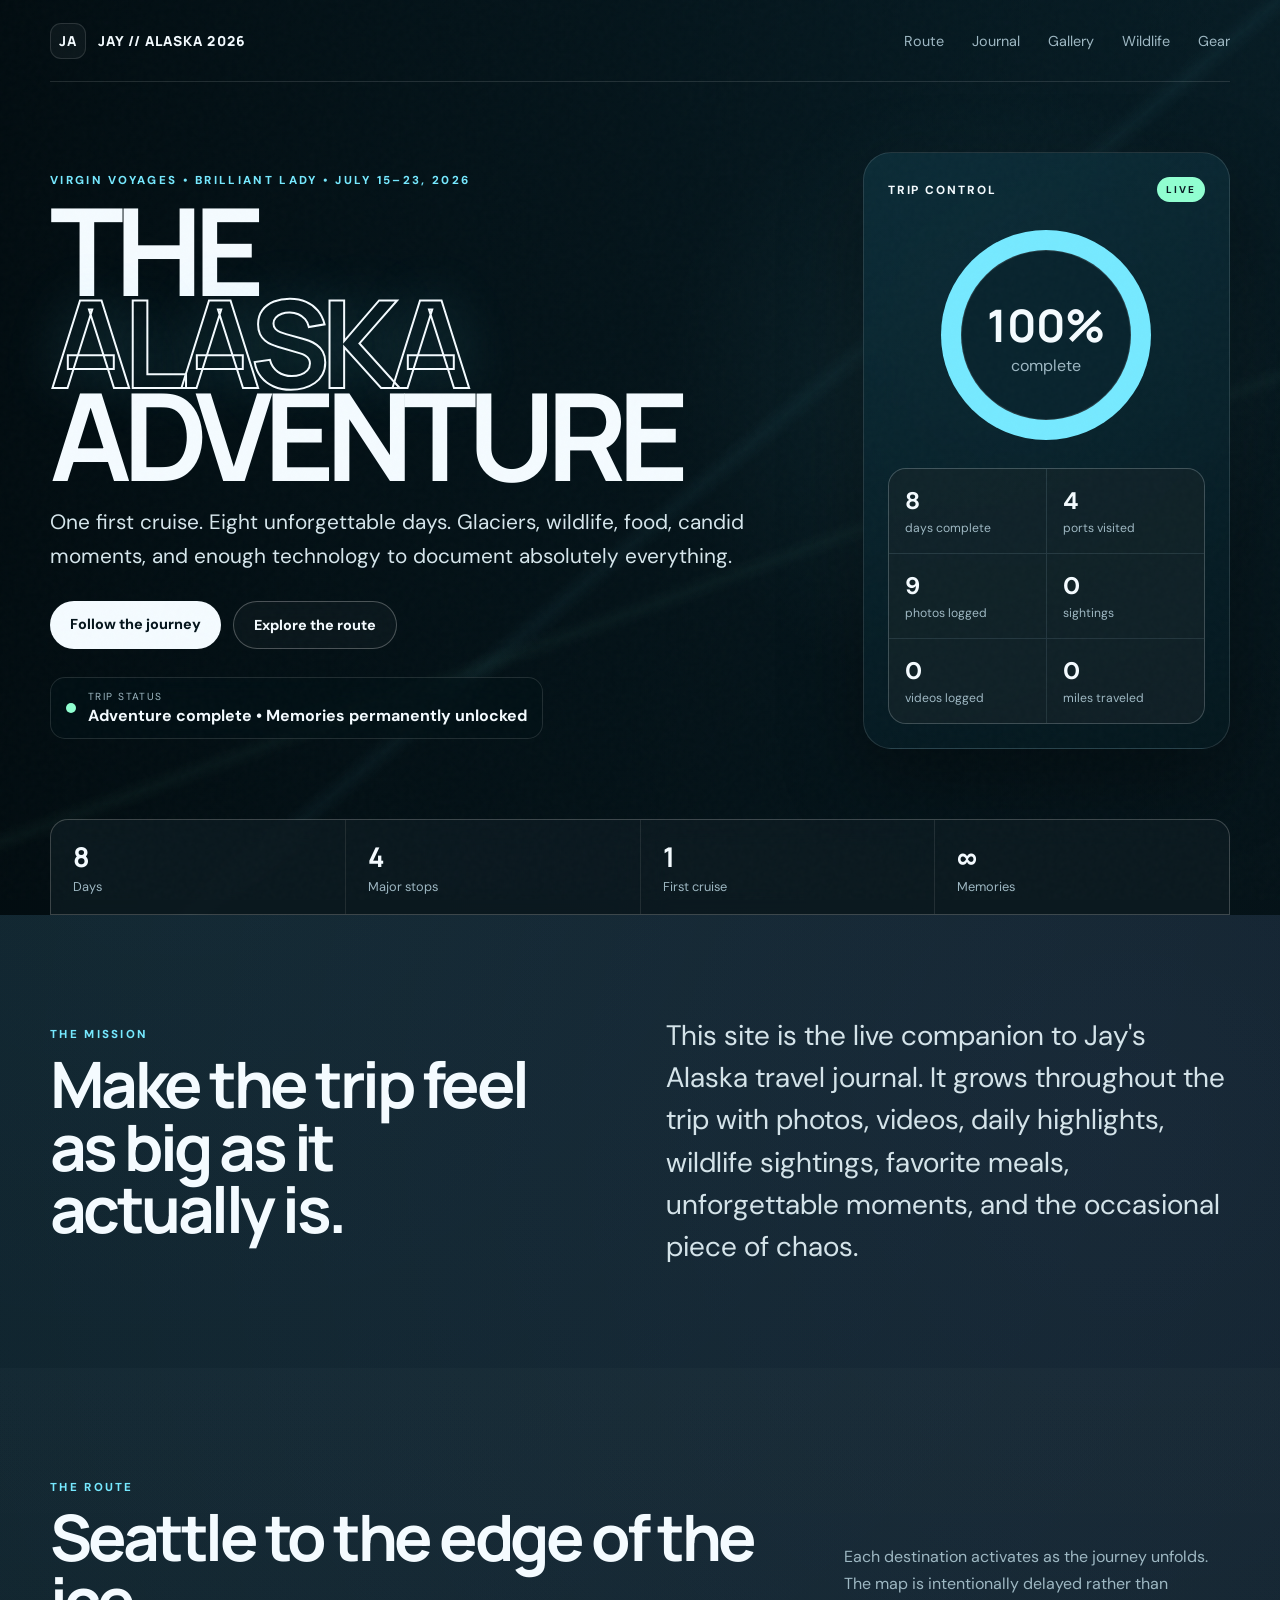
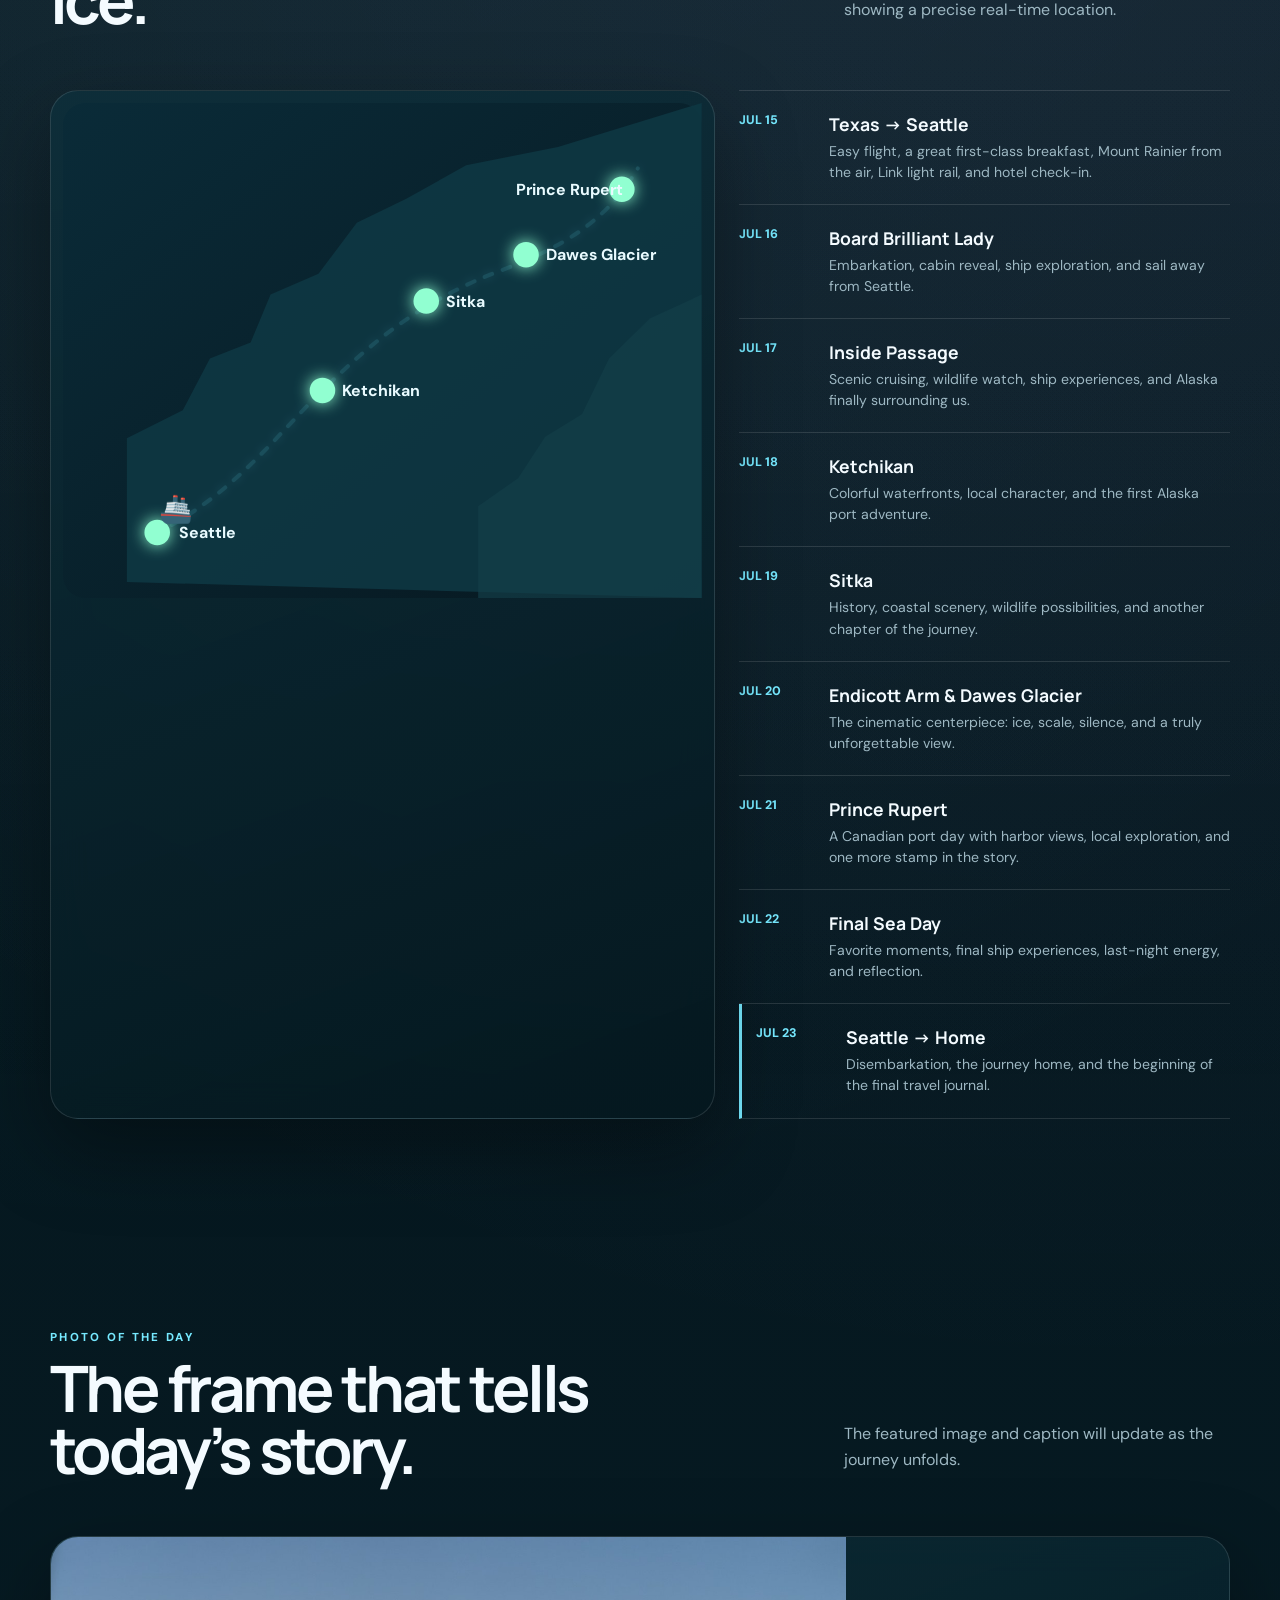
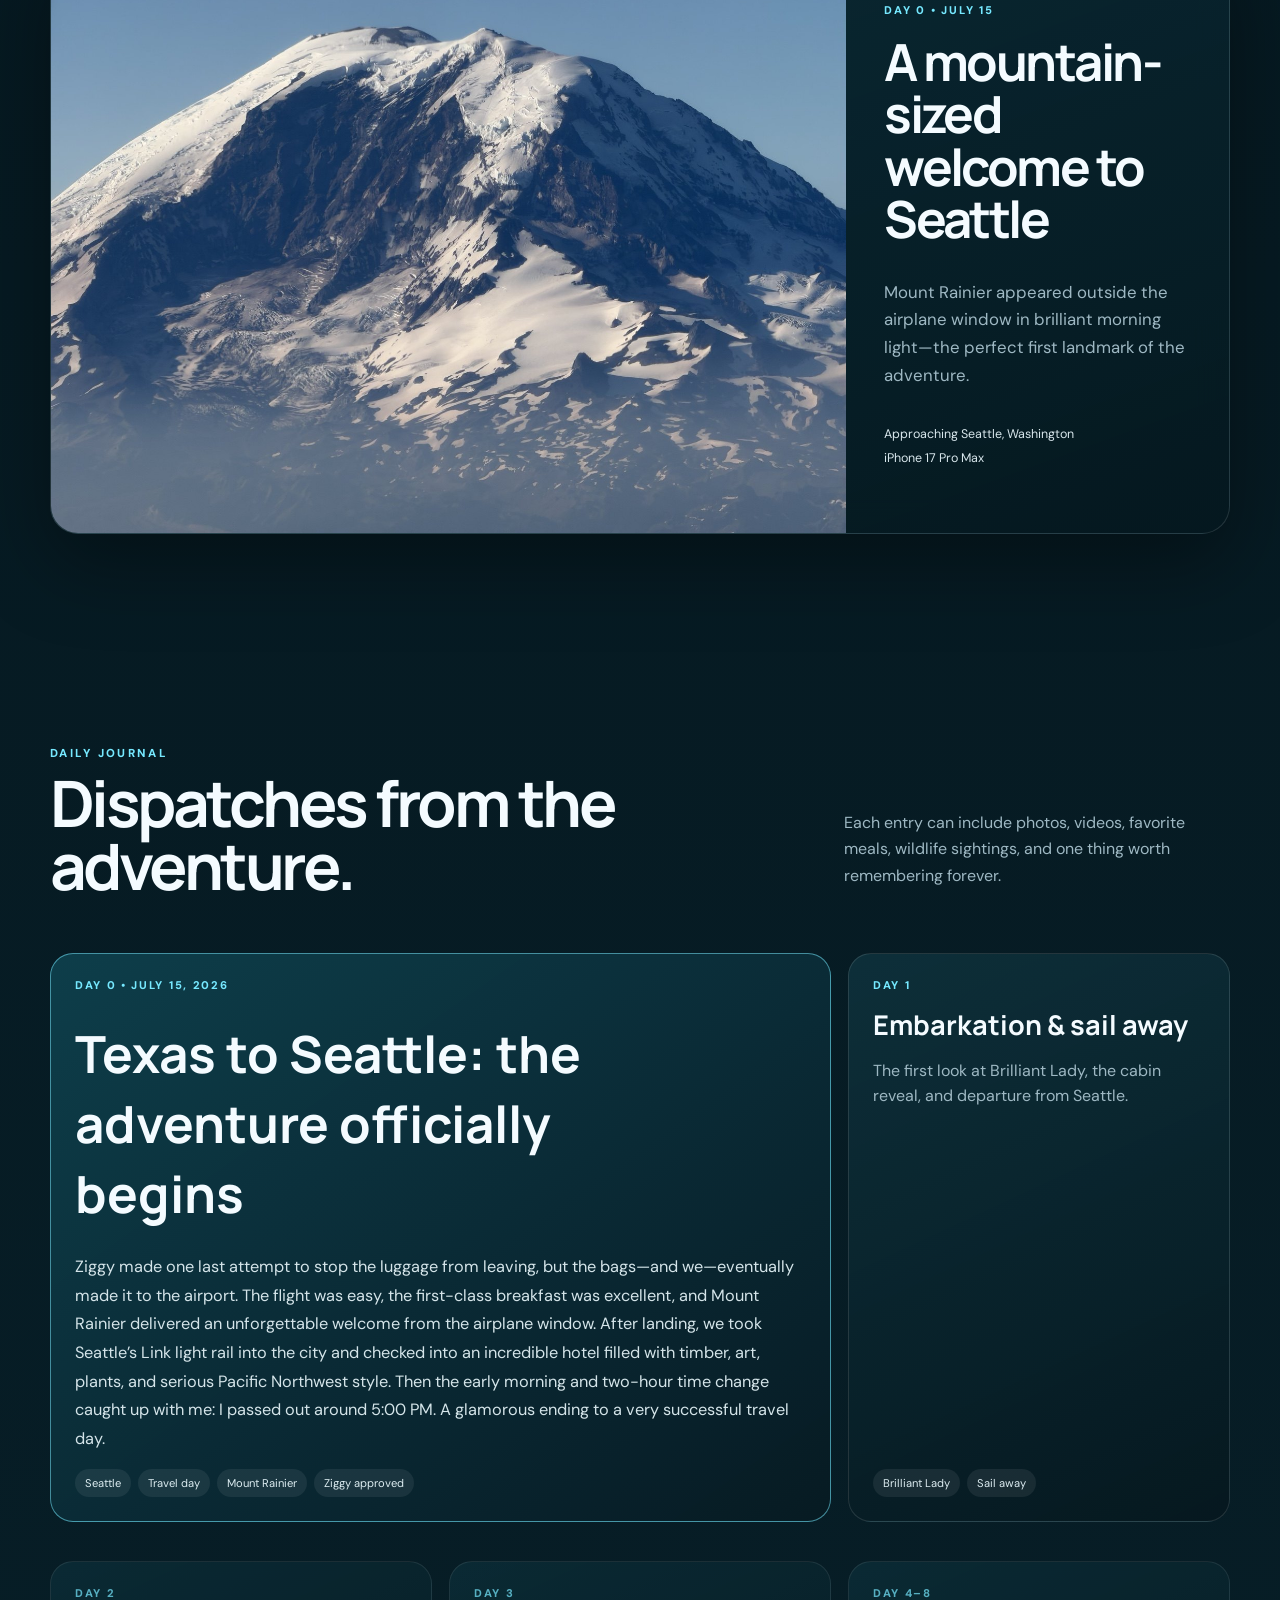
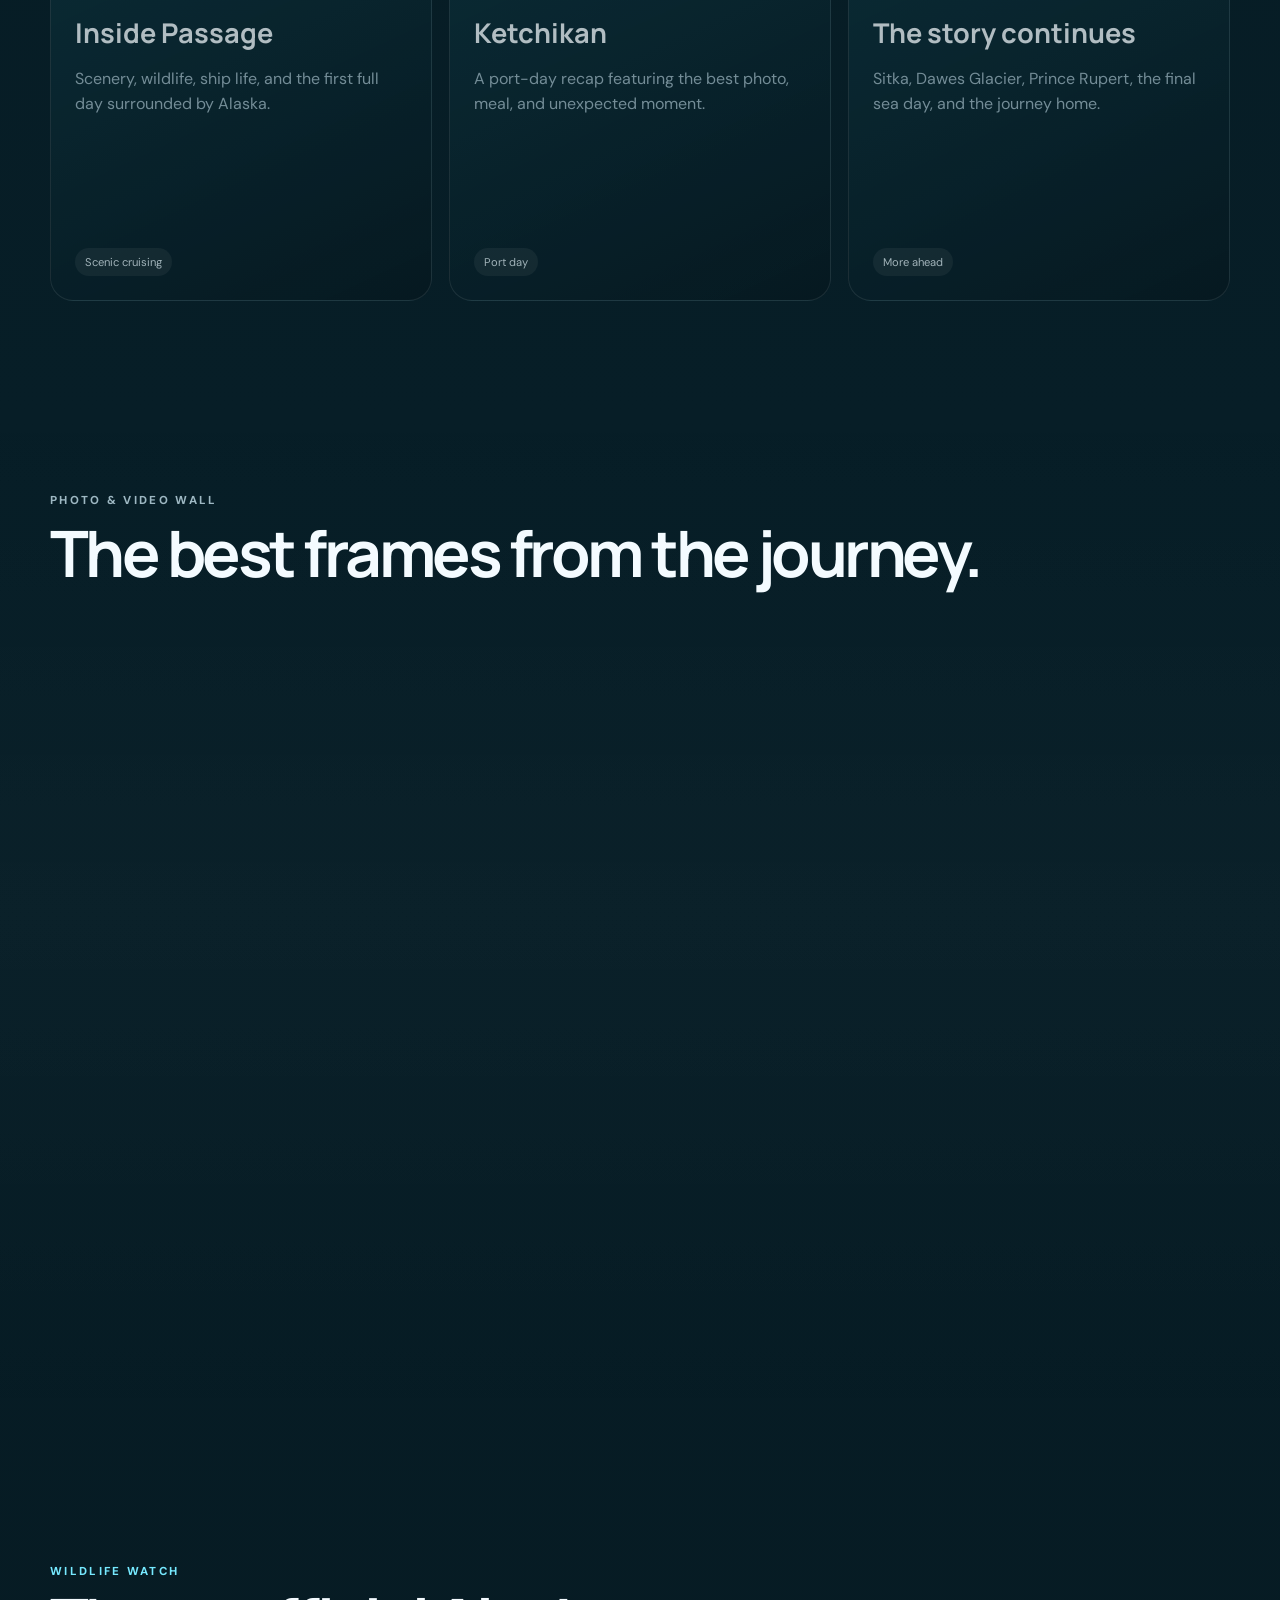
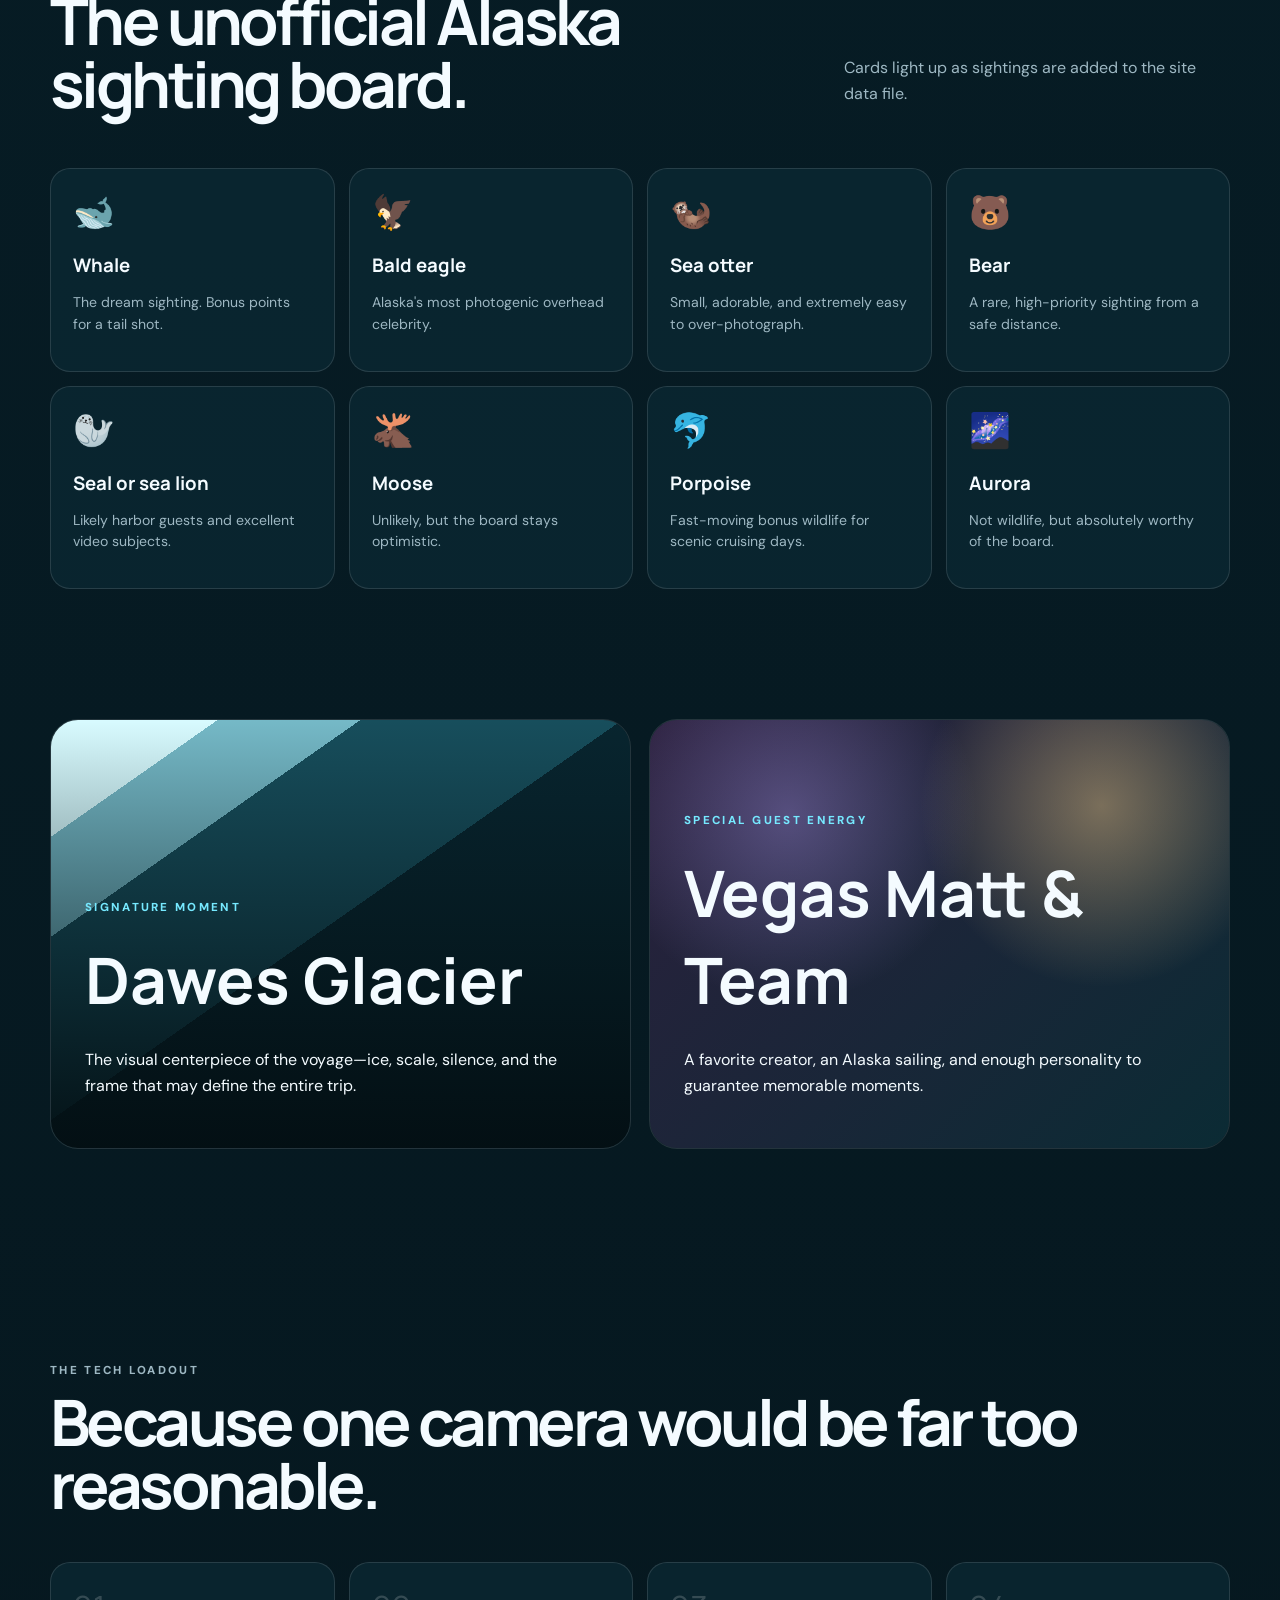
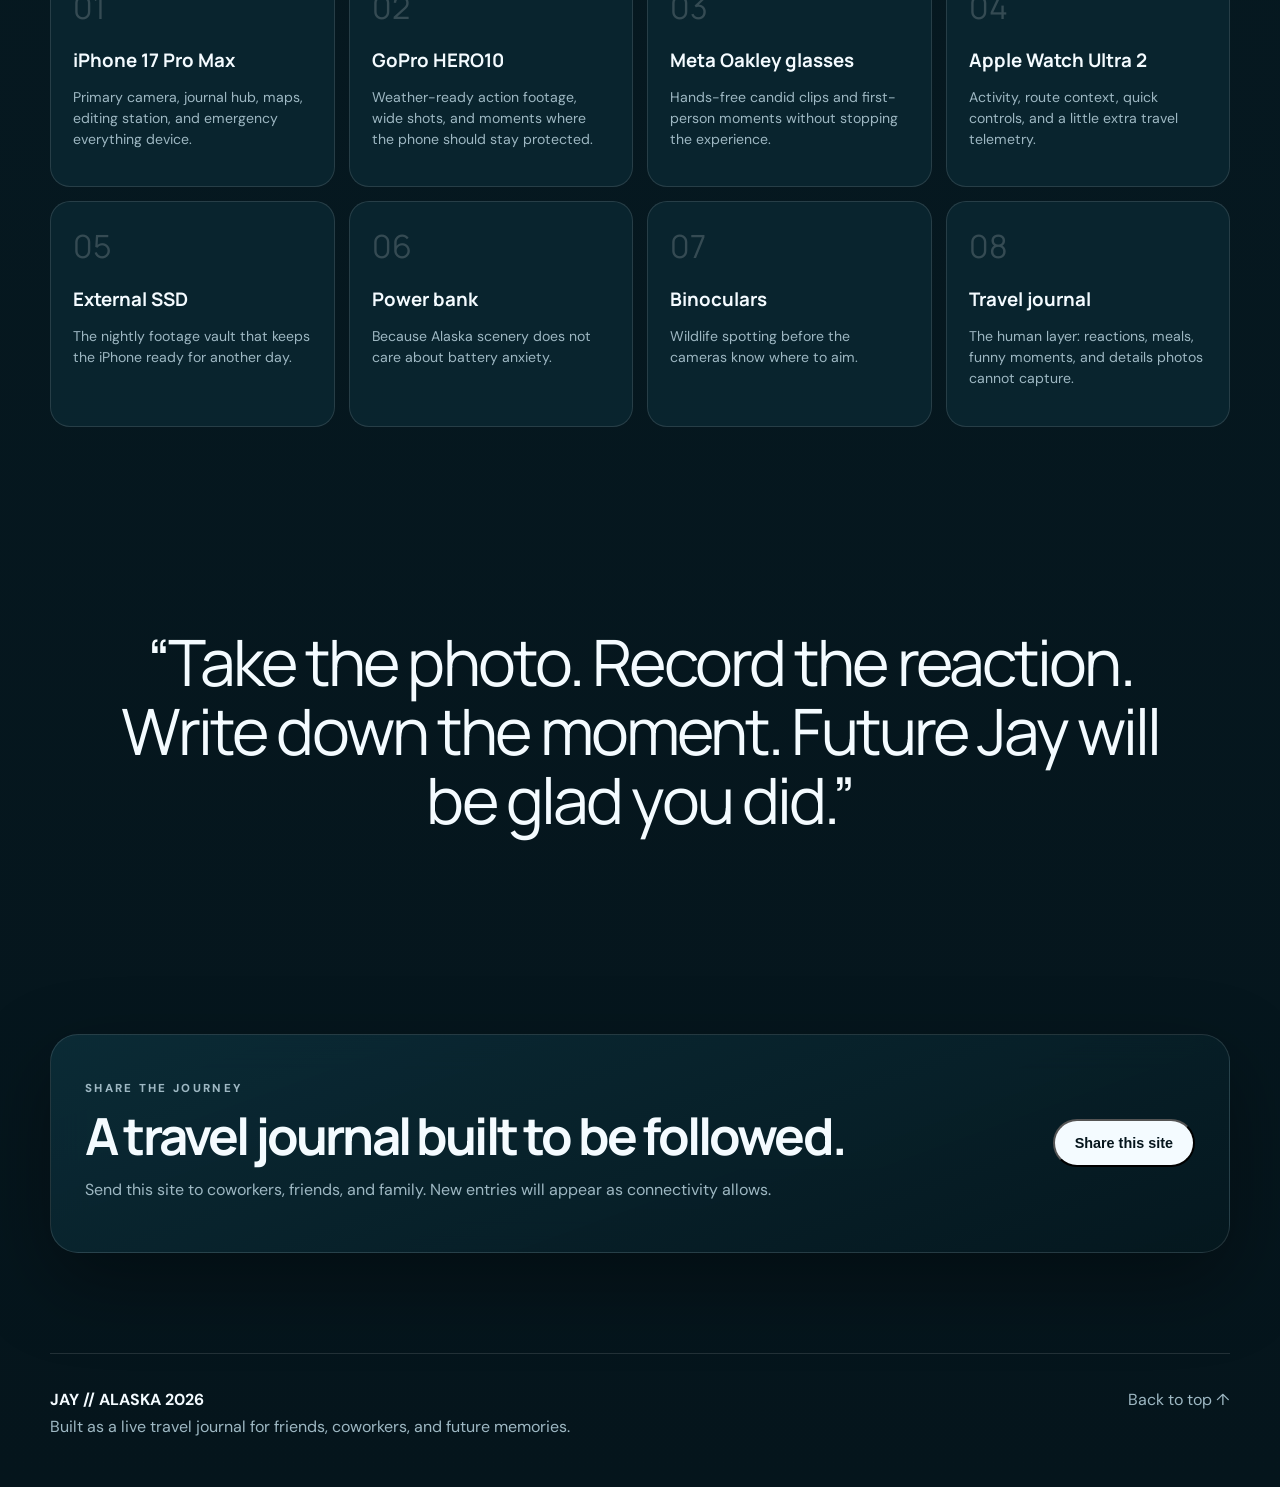
==== index.html @ c73db8bd "Add files via upload" ====
<!doctype html>
<html lang="en">
<head>
  <meta charset="utf-8">
  <meta name="viewport" content="width=device-width, initial-scale=1">
  <meta name="theme-color" content="#061820">
  <meta name="description" content="Follow Jay's Alaska adventure aboard Virgin Voyages Brilliant Lady.">
  <meta property="og:title" content="Jay's Alaska Adventure 2026">
  <meta property="og:description" content="A live professional travel journal featuring daily stories, photography, wildlife, and the journey aboard Brilliant Lady.">
  <meta property="og:type" content="website">
  <meta name="twitter:card" content="summary_large_image">
  <title>Jay's Alaska Adventure 2026</title>
  <link rel="preconnect" href="https://fonts.googleapis.com">
  <link rel="preconnect" href="https://fonts.gstatic.com" crossorigin>
  <link href="https://fonts.googleapis.com/css2?family=DM+Sans:wght@400;500;600;700&family=Manrope:wght@500;600;700;800&display=swap" rel="stylesheet">
  <link rel="stylesheet" href="assets/styles.css?v=12">
</head>
<body>
  <div class="noise"></div>
  <div class="aurora aurora-a"></div>
  <div class="aurora aurora-b"></div>

  <header class="hero" id="home">
    <nav class="nav shell">
      <a class="brand" href="#home" aria-label="Jay's Alaska Adventure home">
        <span class="brand-mark">JA</span>
        <span>JAY // ALASKA 2026</span>
      </a>
      <button class="menu-toggle" aria-expanded="false" aria-controls="nav-links">Menu</button>
      <div class="nav-links" id="nav-links">
        <a href="#route">Route</a>
        <a href="#journal">Journal</a>
        <a href="#gallery">Gallery</a>
        <a href="#wildlife">Wildlife</a>
        <a href="#gear">Gear</a>
      </div>
    </nav>

    <div class="hero-grid shell">
      <div class="hero-copy">
        <p class="kicker">VIRGIN VOYAGES • BRILLIANT LADY • JULY 15–23, 2026</p>
        <h1>
          <span>THE</span>
          <span class="outline">ALASKA</span>
          <span>ADVENTURE</span>
        </h1>
        <p class="lede">
          One first cruise. Eight unforgettable days. Glaciers, wildlife, food,
          candid moments, and enough technology to document absolutely everything.
        </p>
        <div class="hero-actions">
          <a class="btn primary" href="#journal">Follow the journey</a>
          <a class="btn ghost" href="#route">Explore the route</a>
        </div>
        <div class="status-pill">
          <span class="live-dot"></span>
          <div>
            <small>TRIP STATUS</small>
            <strong id="trip-status">Preparing for departure</strong>
          </div>
        </div>
      </div>

      <aside class="hero-dashboard glass">
        <div class="dashboard-header">
          <span>TRIP CONTROL</span>
          <span class="chip">LIVE</span>
        </div>
        <div class="progress-ring-wrap">
          <div class="progress-ring" id="progress-ring">
            <div class="progress-inner">
              <strong id="progress-percent">0%</strong>
              <span>complete</span>
            </div>
          </div>
        </div>
        <div class="mini-stats">
          <div><strong id="days-complete">0</strong><span>days complete</span></div>
          <div><strong id="ports-complete">0</strong><span>ports visited</span></div>
          <div><strong id="photos-count">0</strong><span>photos logged</span></div>
          <div><strong id="wildlife-count">0</strong><span>sightings</span></div>
          <div><strong id="videos-count">0</strong><span>videos logged</span></div>
          <div><strong id="miles-count">0</strong><span>miles traveled</span></div>
        </div>
      </aside>
    </div>

    <div class="hero-bottom shell">
      <div><strong>8</strong><span>Days</span></div>
      <div><strong>4</strong><span>Major stops</span></div>
      <div><strong>1</strong><span>First cruise</span></div>
      <div><strong>∞</strong><span>Memories</span></div>
    </div>
  </header>

  <main>
    <section class="section shell intro">
      <div>
        <p class="kicker">THE MISSION</p>
        <h2>Make the trip feel as big as it actually is.</h2>
      </div>
      <p class="intro-copy">
        This site is the live companion to Jay's Alaska travel journal. It grows
        throughout the trip with photos, videos, daily highlights, wildlife sightings,
        favorite meals, unforgettable moments, and the occasional piece of chaos.
      </p>
    </section>

    <section class="section route-section" id="route">
      <div class="shell">
        <div class="section-head split">
          <div>
            <p class="kicker">THE ROUTE</p>
            <h2>Seattle to the edge of the ice.</h2>
          </div>
          <p>Each destination activates as the journey unfolds. The map is intentionally delayed rather than showing a precise real-time location.</p>
        </div>

        <div class="route-layout">
          <div class="map-card glass">
            <svg viewBox="0 0 800 620" role="img" aria-labelledby="map-title">
              <title id="map-title">Stylized map of Jay's Alaska cruise route</title>
              <defs>
                <linearGradient id="ocean" x1="0" x2="1" y1="0" y2="1">
                  <stop offset="0%" stop-color="#0a2b38"/>
                  <stop offset="100%" stop-color="#071820"/>
                </linearGradient>
                <filter id="glow">
                  <feGaussianBlur stdDeviation="5" result="blur"/>
                  <feMerge><feMergeNode in="blur"/><feMergeNode in="SourceGraphic"/></feMerge>
                </filter>
              </defs>
              <rect width="800" height="620" rx="28" fill="url(#ocean)"/>
              <path d="M115 540 C210 492, 260 425, 320 365 C390 295, 455 245, 548 210 C622 182, 680 150, 720 82"
                    fill="none" stroke="#6fe6ff" stroke-width="5" stroke-linecap="round"
                    stroke-dasharray="10 14" opacity=".9" filter="url(#glow)"/>
              <path d="M80 600 L80 420 L150 385 L184 320 L235 300 L260 240 L320 214 L368 150 L430 120 L505 78 L620 55 L800 0 L800 620 Z"
                    fill="#0e3944" opacity=".86"/>
              <path d="M520 620 L520 505 L570 470 L604 418 L650 390 L684 320 L735 270 L800 240 L800 620 Z"
                    fill="#143f49" opacity=".68"/>
              <g class="map-stop" data-day="0"><circle cx="118" cy="538" r="14"/><text x="145" y="545">Seattle</text></g>
              <g class="map-stop" data-day="3"><circle cx="325" cy="360" r="14"/><text x="350" y="367">Ketchikan</text></g>
              <g class="map-stop" data-day="4"><circle cx="455" cy="248" r="14"/><text x="480" y="255">Sitka</text></g>
              <g class="map-stop" data-day="5"><circle cx="580" cy="190" r="14"/><text x="605" y="197">Dawes Glacier</text></g>
              <g class="map-stop" data-day="6"><circle cx="700" cy="108" r="14"/><text x="568" y="115">Prince Rupert</text></g>
              <g class="ship" id="ship-marker"><text x="100" y="520">🚢</text></g>
            </svg>
          </div>

          <div class="timeline" id="timeline"></div>
        </div>
      </div>
    </section>


    <section class="section shell" id="featured">
      <div class="section-head split">
        <div>
          <p class="kicker">PHOTO OF THE DAY</p>
          <h2>The frame that tells today’s story.</h2>
        </div>
        <p id="featured-summary">The featured image and caption will update as the journey unfolds.</p>
      </div>
      <article class="featured-day glass">
        <div class="featured-media" id="featured-media">
          <div class="featured-placeholder">TODAY’S BEST FRAME</div>
        </div>
        <div class="featured-copy">
          <span class="featured-label" id="featured-label">PRE-TRIP</span>
          <h3 id="featured-title">The adventure is ready to begin</h3>
          <p id="featured-caption">Bags packed, cameras charged, and Alaska just one sleep away.</p>
          <div class="featured-meta">
            <span id="featured-location">Fort Worth → Seattle</span>
            <span id="featured-camera">iPhone 17 Pro Max</span>
          </div>
        </div>
      </article>
    </section>

    <section class="section shell" id="journal">
      <div class="section-head split">
        <div>
          <p class="kicker">DAILY JOURNAL</p>
          <h2>Dispatches from the adventure.</h2>
        </div>
        <p>Each entry can include photos, videos, favorite meals, wildlife sightings, and one thing worth remembering forever.</p>
      </div>
      <div class="journal-grid" id="journal-grid"></div>
    </section>

    <section class="section gallery-section" id="gallery">
      <div class="shell">
        <div class="section-head">
          <p class="kicker">PHOTO & VIDEO WALL</p>
          <h2>The best frames from the journey.</h2>
        </div>
        <div class="gallery-grid" id="gallery-grid">
          <article class="gallery-card feature-photo">
            <div class="placeholder-art glacier-art"></div>
            <div class="gallery-caption"><span>Signature moment</span><strong>Dawes Glacier</strong></div>
          </article>
          <article class="gallery-card">
            <div class="placeholder-art whale-art"></div>
            <div class="gallery-caption"><span>Wildlife watch</span><strong>Whale sighting</strong></div>
          </article>
          <article class="gallery-card">
            <div class="placeholder-art ship-art"></div>
            <div class="gallery-caption"><span>On board</span><strong>Brilliant Lady</strong></div>
          </article>
          <article class="gallery-card">
            <div class="placeholder-art port-art"></div>
            <div class="gallery-caption"><span>Port day</span><strong>Ketchikan color</strong></div>
          </article>
          <article class="gallery-card video-card">
            <div class="video-icon">▶</div>
            <div class="gallery-caption"><span>Video diary</span><strong>Daily highlight reel</strong></div>
          </article>
        </div>
      </div>
    </section>

    <section class="section shell" id="wildlife">
      <div class="section-head split">
        <div>
          <p class="kicker">WILDLIFE WATCH</p>
          <h2>The unofficial Alaska sighting board.</h2>
        </div>
        <p>Cards light up as sightings are added to the site data file.</p>
      </div>
      <div class="wildlife-grid" id="wildlife-grid"></div>
    </section>

    <section class="section feature-band">
      <div class="shell feature-band-grid">
        <article class="feature-story glacier-story">
          <p class="kicker">SIGNATURE MOMENT</p>
          <h3>Dawes Glacier</h3>
          <p>The visual centerpiece of the voyage—ice, scale, silence, and the frame that may define the entire trip.</p>
        </article>
        <article class="feature-story vegas-story">
          <p class="kicker">SPECIAL GUEST ENERGY</p>
          <h3>Vegas Matt & Team</h3>
          <p>A favorite creator, an Alaska sailing, and enough personality to guarantee memorable moments.</p>
        </article>
      </div>
    </section>

    <section class="section shell" id="gear">
      <div class="section-head">
        <p class="kicker">THE TECH LOADOUT</p>
        <h2>Because one camera would be far too reasonable.</h2>
      </div>
      <div class="gear-grid" id="gear-grid"></div>
    </section>

    <section class="section shell quote-section">
      <blockquote>
        “Take the photo. Record the reaction. Write down the moment.
        Future Jay will be glad you did.”
      </blockquote>
    </section>
  </main>


    <section class="section shell share-section">
      <div class="share-card glass">
        <div>
          <p class="kicker">SHARE THE JOURNEY</p>
          <h2>A travel journal built to be followed.</h2>
          <p>Send this site to coworkers, friends, and family. New entries will appear as connectivity allows.</p>
        </div>
        <button class="btn primary" id="share-site">Share this site</button>
      </div>
    </section>

  <footer class="footer shell">
    <div>
      <strong>JAY // ALASKA 2026</strong>
      <p>Built as a live travel journal for friends, coworkers, and future memories.</p>
    </div>
    <a href="#home">Back to top ↑</a>
  </footer>

  <div class="lightbox" id="lightbox" aria-hidden="true">
    <button class="lightbox-close" id="lightbox-close" aria-label="Close image">×</button>
    <img id="lightbox-image" alt="">
    <p id="lightbox-caption"></p>
  </div>

  <script>
    if ("serviceWorker" in navigator) {
      navigator.serviceWorker.getRegistrations().then(registrations => {
        registrations.forEach(registration => registration.unregister());
      });
    }
    if ("caches" in window) {
      caches.keys().then(names => names.forEach(name => caches.delete(name)));
    }
  </script>

  <script src="assets/data.js?v=12"></script>
  <script src="assets/script.js?v=12"></script>
</body>
</html>
---- assets/styles.css ----
:root{
  --bg:#061820;--bg2:#08242f;--panel:rgba(12,41,52,.74);--panel2:rgba(8,31,40,.92);
  --text:#f4fbff;--muted:#9eb8c3;--line:rgba(255,255,255,.12);
  --cyan:#76e9ff;--mint:#91ffd1;--violet:#b6a3ff;--gold:#ffd38a;
  --shadow:0 30px 80px rgba(0,0,0,.35)
}
*{box-sizing:border-box}html{scroll-behavior:smooth}body{margin:0;background:
radial-gradient(circle at 15% 8%,rgba(118,233,255,.08),transparent 24%),
radial-gradient(circle at 88% 12%,rgba(182,163,255,.09),transparent 22%),
linear-gradient(180deg,#041218 0%,#071e27 55%,#05151c 100%);
color:var(--text);font-family:"DM Sans",sans-serif;overflow-x:hidden}
body::selection{background:var(--cyan);color:#031218}
a{color:inherit;text-decoration:none}.shell{width:min(1180px,calc(100% - 44px));margin:auto}
.noise{position:fixed;inset:0;pointer-events:none;z-index:20;opacity:.025;background-image:url("data:image/svg+xml,%3Csvg viewBox='0 0 180 180' xmlns='http://www.w3.org/2000/svg'%3E%3Cfilter id='n'%3E%3CfeTurbulence type='fractalNoise' baseFrequency='.9' numOctaves='4' stitchTiles='stitch'/%3E%3C/filter%3E%3Crect width='100%25' height='100%25' filter='url(%23n)' opacity='.8'/%3E%3C/svg%3E")}
.aurora{position:fixed;width:55vw;height:30vw;border-radius:50%;filter:blur(95px);opacity:.11;pointer-events:none;z-index:-1}
.aurora-a{top:4%;left:-18%;background:var(--mint);animation:drift 15s ease-in-out infinite alternate}
.aurora-b{top:26%;right:-20%;background:var(--violet);animation:drift 18s ease-in-out infinite alternate-reverse}
@keyframes drift{to{transform:translate(10vw,8vh) scale(1.2)}}

.nav{height:82px;display:flex;align-items:center;justify-content:space-between;border-bottom:1px solid var(--line);position:relative;z-index:5}
.brand{display:flex;align-items:center;gap:12px;font-family:Manrope,sans-serif;font-weight:800;letter-spacing:.08em;font-size:.86rem}
.brand-mark{display:grid;place-items:center;width:36px;height:36px;border:1px solid var(--line);border-radius:11px;background:rgba(255,255,255,.04)}
.nav-links{display:flex;gap:28px;color:var(--muted);font-size:.9rem}.nav-links a:hover{color:var(--text)}
.menu-toggle{display:none;background:none;border:1px solid var(--line);color:var(--text);padding:9px 12px;border-radius:10px}

.hero{min-height:100vh;position:relative;overflow:hidden;background:
linear-gradient(90deg,rgba(2,12,16,.98) 0%,rgba(2,12,16,.72) 48%,rgba(2,12,16,.28) 100%),
radial-gradient(circle at 76% 42%,rgba(118,233,255,.18),transparent 28%),
linear-gradient(135deg,#0d3443,#06151b)}
.hero::before{content:"";position:absolute;inset:0;background:
linear-gradient(140deg,transparent 53%,rgba(118,233,255,.06) 54%,transparent 55%),
linear-gradient(160deg,transparent 60%,rgba(145,255,209,.05) 61%,transparent 62%);opacity:.7}
.hero-grid{display:grid;grid-template-columns:1.35fr .65fr;gap:50px;align-items:center;min-height:calc(100vh - 170px);padding:70px 0;position:relative;z-index:2}
.kicker{font-size:.72rem;font-weight:800;letter-spacing:.2em;color:var(--cyan);text-transform:uppercase}
h1,h2,h3{font-family:Manrope,sans-serif}
h1{margin:.12em 0 .2em;font-size:clamp(4rem,9.5vw,9.2rem);line-height:.76;letter-spacing:-.075em}
h1 span{display:block}.outline{color:transparent;-webkit-text-stroke:2px var(--text);text-shadow:0 0 60px rgba(118,233,255,.18)}
.lede{max-width:700px;color:#d6e6ec;font-size:clamp(1.03rem,1.8vw,1.3rem);line-height:1.65}
.hero-actions{display:flex;gap:12px;flex-wrap:wrap;margin:28px 0}.btn{padding:14px 20px;border-radius:999px;font-weight:800;font-size:.9rem}
.btn.primary{background:var(--text);color:#05151c}.btn.ghost{border:1px solid rgba(255,255,255,.26);background:rgba(255,255,255,.03);backdrop-filter:blur(10px)}
.status-pill{display:flex;gap:12px;align-items:center;width:max-content;max-width:100%;padding:12px 15px;border:1px solid var(--line);border-radius:15px;background:rgba(3,18,24,.58);backdrop-filter:blur(12px)}
.status-pill small{display:block;color:var(--muted);font-size:.64rem;letter-spacing:.14em}.status-pill strong{display:block;margin-top:2px}
.live-dot{width:10px;height:10px;border-radius:50%;background:var(--mint);box-shadow:0 0 0 0 rgba(145,255,209,.6);animation:pulse 2s infinite}
@keyframes pulse{70%{box-shadow:0 0 0 13px rgba(145,255,209,0)}}

.glass{border:1px solid var(--line);background:linear-gradient(160deg,rgba(13,48,60,.8),rgba(5,24,31,.9));backdrop-filter:blur(18px);box-shadow:var(--shadow)}
.hero-dashboard{border-radius:28px;padding:24px}.dashboard-header{display:flex;justify-content:space-between;align-items:center;font-size:.74rem;font-weight:800;letter-spacing:.16em}
.chip{padding:6px 9px;border-radius:999px;color:#071820;background:var(--mint);font-size:.62rem}
.progress-ring-wrap{display:grid;place-items:center;padding:28px 0}.progress-ring{--p:0;display:grid;place-items:center;width:210px;aspect-ratio:1;border-radius:50%;background:conic-gradient(var(--cyan) calc(var(--p)*1%),rgba(255,255,255,.08) 0);position:relative}
.progress-ring::after{content:"";position:absolute;width:168px;aspect-ratio:1;border-radius:50%;background:#09242e;border:1px solid var(--line)}
.progress-inner{position:relative;z-index:2;text-align:center}.progress-inner strong{display:block;font-family:Manrope;font-size:2.8rem}.progress-inner span{color:var(--muted)}
.mini-stats{display:grid;grid-template-columns:1fr 1fr;gap:1px;background:var(--line);border:1px solid var(--line);border-radius:18px;overflow:hidden}
.mini-stats div{padding:16px;background:rgba(3,18,24,.58)}.mini-stats strong{display:block;font-size:1.5rem}.mini-stats span{font-size:.76rem;color:var(--muted)}
.hero-bottom{display:grid;grid-template-columns:repeat(4,1fr);gap:1px;background:var(--line);border:1px solid var(--line);border-radius:18px 18px 0 0;overflow:hidden;position:relative;z-index:2}
.hero-bottom div{padding:18px 22px;background:rgba(4,19,25,.76);backdrop-filter:blur(12px)}.hero-bottom strong{display:block;font-family:Manrope;font-size:1.7rem}.hero-bottom span{color:var(--muted);font-size:.8rem}

.section{padding:100px 0}.intro{display:grid;grid-template-columns:1fr 1.1fr;gap:8vw;align-items:start}.section h2{font-size:clamp(2.5rem,5vw,5.2rem);line-height:.98;letter-spacing:-.055em;margin:.12em 0}
.intro-copy{font-size:clamp(1.2rem,2.2vw,2rem);line-height:1.5;color:#d4e3e9;margin:0}
.section-head.split{display:grid;grid-template-columns:1.3fr .7fr;gap:6vw;align-items:end}.section-head>p{color:var(--muted);line-height:1.65}

.route-section{background:linear-gradient(180deg,rgba(255,255,255,.02),transparent)}.route-layout{display:grid;grid-template-columns:1.15fr .85fr;gap:24px;margin-top:50px}.map-card{border-radius:28px;padding:12px}.map-card svg{display:block;width:100%;height:auto}
.map-stop circle{fill:#0a2630;stroke:#6fe6ff;stroke-width:4}.map-stop text{fill:#e9fbff;font-size:20px;font-weight:700}.map-stop.active circle{fill:#91ffd1;stroke:#91ffd1;filter:drop-shadow(0 0 10px #91ffd1)}.ship text{font-size:34px}
.timeline{border-top:1px solid var(--line)}.timeline-item{display:grid;grid-template-columns:72px 1fr;gap:18px;padding:21px 0;border-bottom:1px solid var(--line);opacity:.48;transition:.25s}.timeline-item.active{opacity:1}.timeline-item.current{padding-left:14px;border-left:3px solid var(--cyan)}
.timeline-item .date{color:var(--cyan);font-weight:800;font-size:.78rem}.timeline-item h3{margin:0 0 5px;font-size:1.1rem}.timeline-item p{margin:0;color:var(--muted);line-height:1.5;font-size:.88rem}

.journal-grid{display:grid;grid-template-columns:repeat(3,1fr);gap:17px;margin-top:48px}.journal-card{min-height:340px;padding:24px;border:1px solid var(--line);border-radius:23px;background:linear-gradient(155deg,rgba(15,52,63,.8),rgba(6,24,31,.94));display:flex;flex-direction:column;justify-content:space-between;transition:.28s}
.journal-card:hover{transform:translateY(-6px);border-color:rgba(118,233,255,.52)}.journal-card .meta{font-size:.7rem;letter-spacing:.15em;font-weight:800;color:var(--cyan)}.journal-card h3{font-size:1.7rem;margin:.5em 0}.journal-card p{color:var(--muted);line-height:1.55}.journal-card .tags{display:flex;gap:7px;flex-wrap:wrap}.tag{padding:7px 10px;border-radius:999px;background:rgba(255,255,255,.07);font-size:.7rem;color:#dcecf1}.journal-card.pending{opacity:.72}.journal-card.published{border-color:rgba(145,255,209,.42)}

.gallery-section{background:linear-gradient(180deg,transparent,rgba(255,255,255,.02),transparent)}.gallery-grid{display:grid;grid-template-columns:repeat(4,1fr);grid-auto-rows:230px;gap:15px;margin-top:48px}.gallery-card{position:relative;border-radius:22px;overflow:hidden;border:1px solid var(--line);background:#0b2a35}.gallery-card.feature-photo{grid-column:span 2;grid-row:span 2}.video-card{grid-column:span 2;background:radial-gradient(circle at 50% 30%,rgba(182,163,255,.34),transparent 35%),linear-gradient(135deg,#291f3e,#0b2832)}
.placeholder-art{position:absolute;inset:0}.glacier-art{background:linear-gradient(180deg,transparent,rgba(3,14,18,.88)),linear-gradient(145deg,#c6f6ff 0 15%,#6aa8b6 15% 28%,#0e4050 28% 48%,#08232d 48%)}.whale-art{background:radial-gradient(ellipse at 60% 55%,#0b1820 0 16%,transparent 17%),linear-gradient(180deg,#4e9fb3,#0a3441)}.ship-art{background:linear-gradient(175deg,transparent 50%,#d9eef3 51% 61%,#0a2530 62%),linear-gradient(180deg,#6bb2c1,#113d4a)}.port-art{background:linear-gradient(135deg,#d95f56 0 24%,#f1b95e 24% 48%,#2d8795 48% 70%,#0a2a34 70%)}
.gallery-caption{position:absolute;left:18px;right:18px;bottom:16px;z-index:2}.gallery-caption span{display:block;font-size:.68rem;letter-spacing:.14em;text-transform:uppercase;color:var(--cyan);font-weight:800}.gallery-caption strong{display:block;font-family:Manrope;font-size:1.15rem;margin-top:3px}.video-icon{position:absolute;inset:0;display:grid;place-items:center;font-size:3rem}

.wildlife-grid{display:grid;grid-template-columns:repeat(4,1fr);gap:14px;margin-top:45px}.wildlife-card,.gear-card{padding:22px;border:1px solid var(--line);border-radius:20px;background:var(--panel);min-height:185px}.wildlife-card .icon{font-size:2.1rem}.wildlife-card h3,.gear-card h3{margin:18px 0 7px}.wildlife-card p,.gear-card p{color:var(--muted);line-height:1.5;font-size:.88rem}.wildlife-card.seen{border-color:rgba(145,255,209,.7);box-shadow:inset 0 0 34px rgba(145,255,209,.07)}.sighting-badge{display:inline-block;margin-top:8px;font-size:.66rem;color:#082129;background:var(--mint);padding:5px 8px;border-radius:999px;font-weight:800}

.feature-band{padding-top:30px}.feature-band-grid{display:grid;grid-template-columns:1fr 1fr;gap:18px}.feature-story{min-height:430px;padding:34px;border-radius:28px;border:1px solid var(--line);display:flex;flex-direction:column;justify-content:flex-end;overflow:hidden;position:relative}.feature-story::before{content:"";position:absolute;inset:0;z-index:-1}.feature-story h3{font-size:clamp(2.8rem,5vw,5rem);margin:.12em 0}.feature-story p{max-width:520px;line-height:1.6}.glacier-story::before{background:linear-gradient(180deg,transparent,rgba(3,14,18,.94)),linear-gradient(145deg,#d8fbff 0 14%,#75b9c7 14% 26%,#174e5c 26% 48%,#08252f 48%)}.vegas-story::before{background:radial-gradient(circle at 78% 20%,rgba(255,211,138,.42),transparent 32%),radial-gradient(circle at 24% 22%,rgba(182,163,255,.34),transparent 34%),linear-gradient(135deg,#2b203d,#0b2b34)}

.gear-grid{display:grid;grid-template-columns:repeat(4,1fr);gap:14px;margin-top:45px}.gear-card{min-height:175px}.gear-index{font-family:Manrope;font-size:2rem;color:rgba(255,255,255,.18)}
.quote-section{text-align:center}blockquote{margin:0 auto;max-width:1040px;font-family:Manrope;font-size:clamp(2.1rem,5vw,5rem);line-height:1.08;letter-spacing:-.045em}
.footer{padding:35px 0 50px;border-top:1px solid var(--line);display:flex;justify-content:space-between;gap:30px;color:var(--muted)}.footer strong{color:var(--text)}.footer p{margin:.4em 0 0}

@media(max-width:980px){.hero-grid,.route-layout,.intro,.section-head.split,.feature-band-grid{grid-template-columns:1fr}.hero-dashboard{max-width:560px}.journal-grid{grid-template-columns:1fr 1fr}.wildlife-grid,.gear-grid{grid-template-columns:1fr 1fr}.gallery-grid{grid-template-columns:1fr 1fr}.feature-photo{grid-column:span 2!important}.hero-bottom{grid-template-columns:1fr 1fr}}
@media(max-width:700px){.nav-links{display:none;position:absolute;top:72px;left:0;right:0;padding:18px;border:1px solid var(--line);border-radius:16px;background:#08242f;flex-direction:column}.nav-links.open{display:flex}.menu-toggle{display:block}.hero-grid{padding-top:45px}.hero-dashboard{display:none}.journal-grid,.wildlife-grid,.gear-grid,.gallery-grid{grid-template-columns:1fr}.gallery-card,.feature-photo,.video-card{grid-column:auto!important;grid-row:auto!important;min-height:280px}.hero-bottom{grid-template-columns:1fr 1fr}.section{padding:78px 0}.footer{flex-direction:column}.shell{width:min(100% - 28px,1180px)}}

/* Professional blog enhancements */
.featured-day{display:grid;grid-template-columns:1.35fr .65fr;border-radius:28px;overflow:hidden;margin-top:46px}
.featured-media{min-height:520px;background:radial-gradient(circle at 72% 24%,rgba(118,233,255,.25),transparent 28%),linear-gradient(145deg,#d8fbff 0 15%,#79b7c5 15% 27%,#174f5d 27% 49%,#08252f 49%);display:grid;place-items:center;overflow:hidden}
.featured-media img{width:100%;height:100%;object-fit:cover;cursor:zoom-in}
.featured-placeholder{font-family:Manrope;font-weight:800;letter-spacing:.18em;color:rgba(255,255,255,.72);font-size:.8rem}
.featured-copy{padding:38px;display:flex;flex-direction:column;justify-content:center}
.featured-label{font-size:.7rem;font-weight:800;letter-spacing:.16em;color:var(--cyan)}
.featured-copy h3{font-size:clamp(2rem,4vw,4rem);line-height:1.02;letter-spacing:-.05em;margin:.35em 0}
.featured-copy p{color:var(--muted);font-size:1.05rem;line-height:1.65}
.featured-meta{display:flex;flex-direction:column;gap:8px;margin-top:20px;font-size:.78rem;color:#d8e7ec}
.share-card{border-radius:28px;padding:34px;display:grid;grid-template-columns:1fr auto;gap:30px;align-items:center}
.share-card h2{font-size:clamp(2rem,4vw,4rem)}
.share-card p{color:var(--muted);max-width:700px;line-height:1.6}
.lightbox{position:fixed;inset:0;background:rgba(1,8,11,.94);z-index:100;display:none;align-items:center;justify-content:center;flex-direction:column;padding:30px}
.lightbox.open{display:flex}.lightbox img{max-width:min(1200px,94vw);max-height:80vh;object-fit:contain;border-radius:14px}
.lightbox p{color:#dce9ee;max-width:800px;text-align:center}
.lightbox-close{position:absolute;top:18px;right:24px;background:none;border:0;color:white;font-size:2.5rem;cursor:pointer}
.reveal{opacity:0;transform:translateY(22px);transition:opacity .7s ease,transform .7s ease}
.reveal.visible{opacity:1;transform:none}
@media(max-width:900px){.featured-day{grid-template-columns:1fr}.featured-media{min-height:390px}.share-card{grid-template-columns:1fr}}

/* Live journal update — Day 0 */
.journal-card.journal-feature{grid-column:span 2;min-height:390px;background:linear-gradient(145deg,rgba(14,63,76,.96),rgba(7,27,35,.98));border-color:rgba(118,233,255,.55)}
.journal-card.journal-feature h3{font-size:clamp(2rem,4vw,3.2rem);max-width:16ch}
.journal-card.journal-feature p{font-size:1.02rem;line-height:1.75;max-width:78ch;color:#d4e4e9}
.gallery-card img{width:100%;height:100%;object-fit:cover;display:block;transition:transform .45s ease;cursor:zoom-in}
.gallery-card:hover img{transform:scale(1.035)}
.gallery-card::after{content:"";position:absolute;inset:35% 0 0;background:linear-gradient(transparent,rgba(2,10,14,.88));pointer-events:none}
.gallery-card.wide-photo{grid-column:span 2}
@media(max-width:980px){.journal-card.journal-feature{grid-column:span 2}}
@media(max-width:700px){.journal-card.journal-feature{grid-column:auto}.journal-card.journal-feature h3{font-size:2rem}.gallery-card.wide-photo{grid-column:auto}}
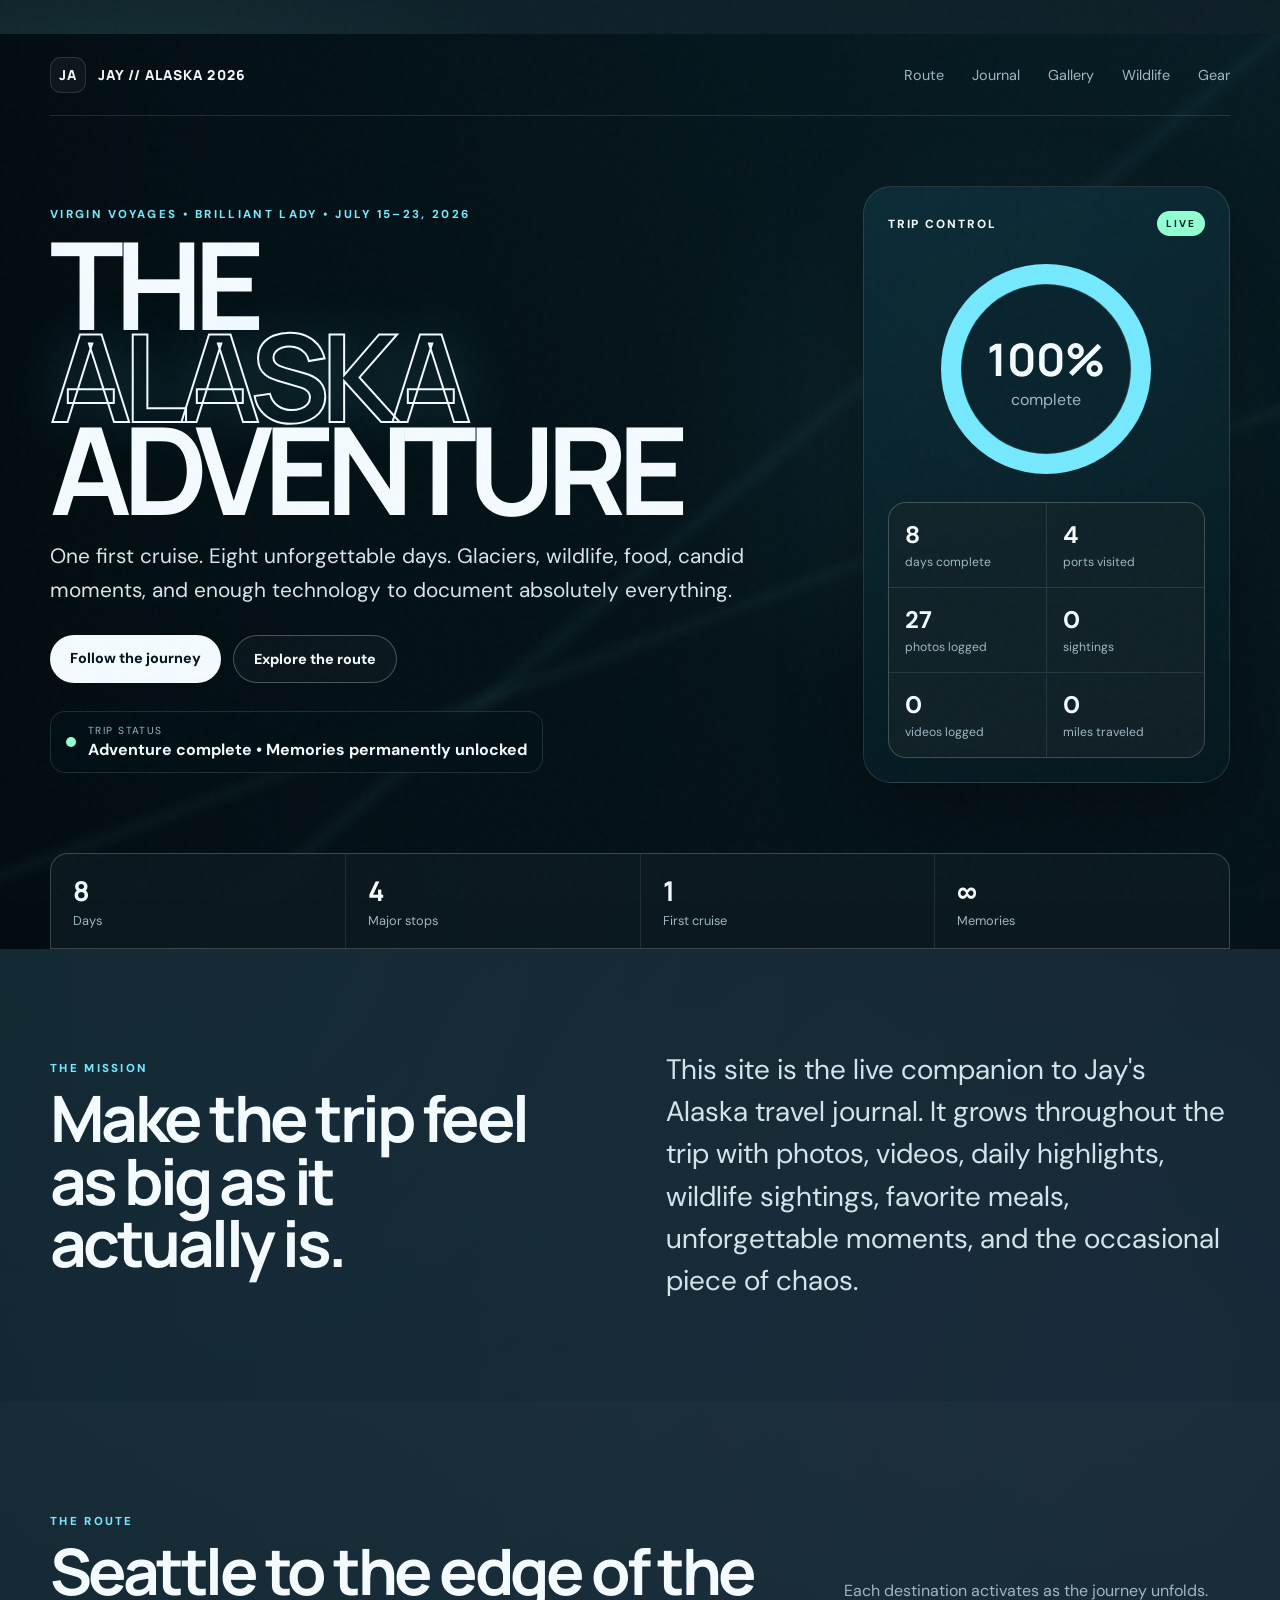
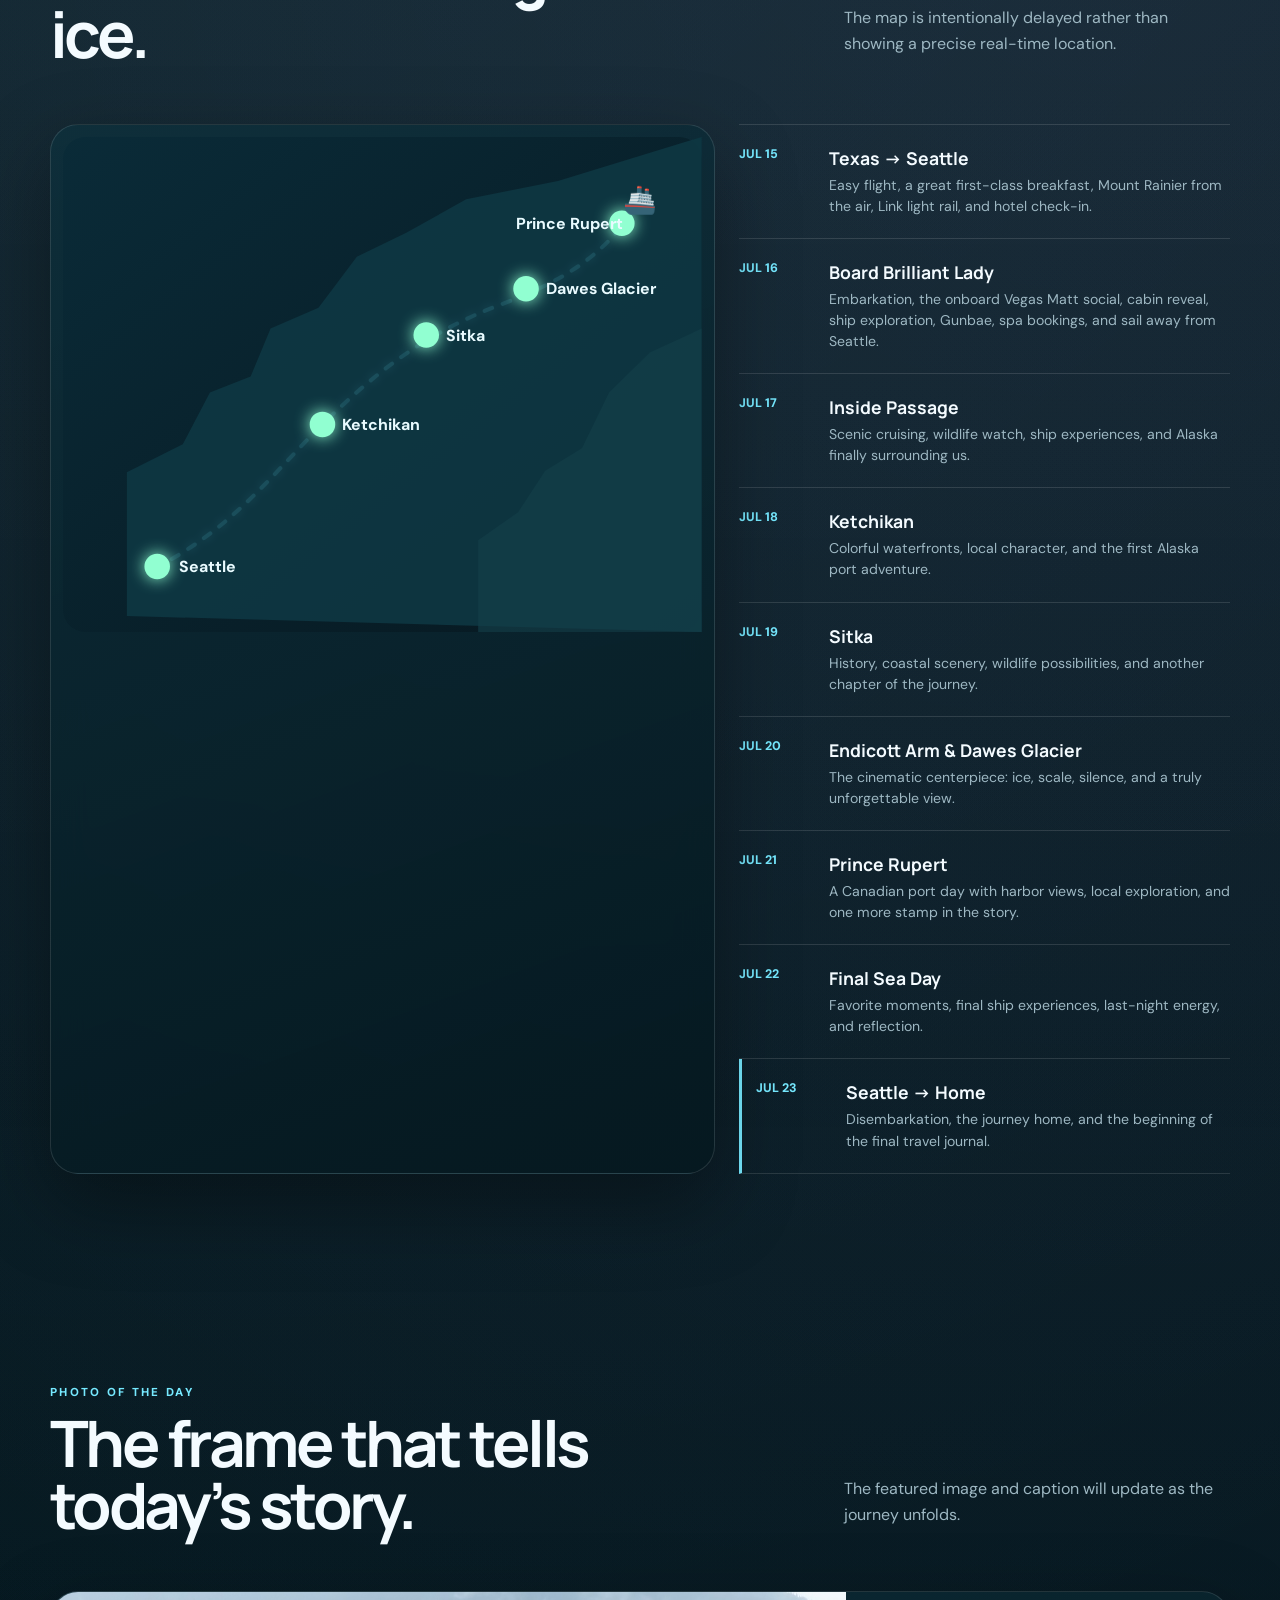
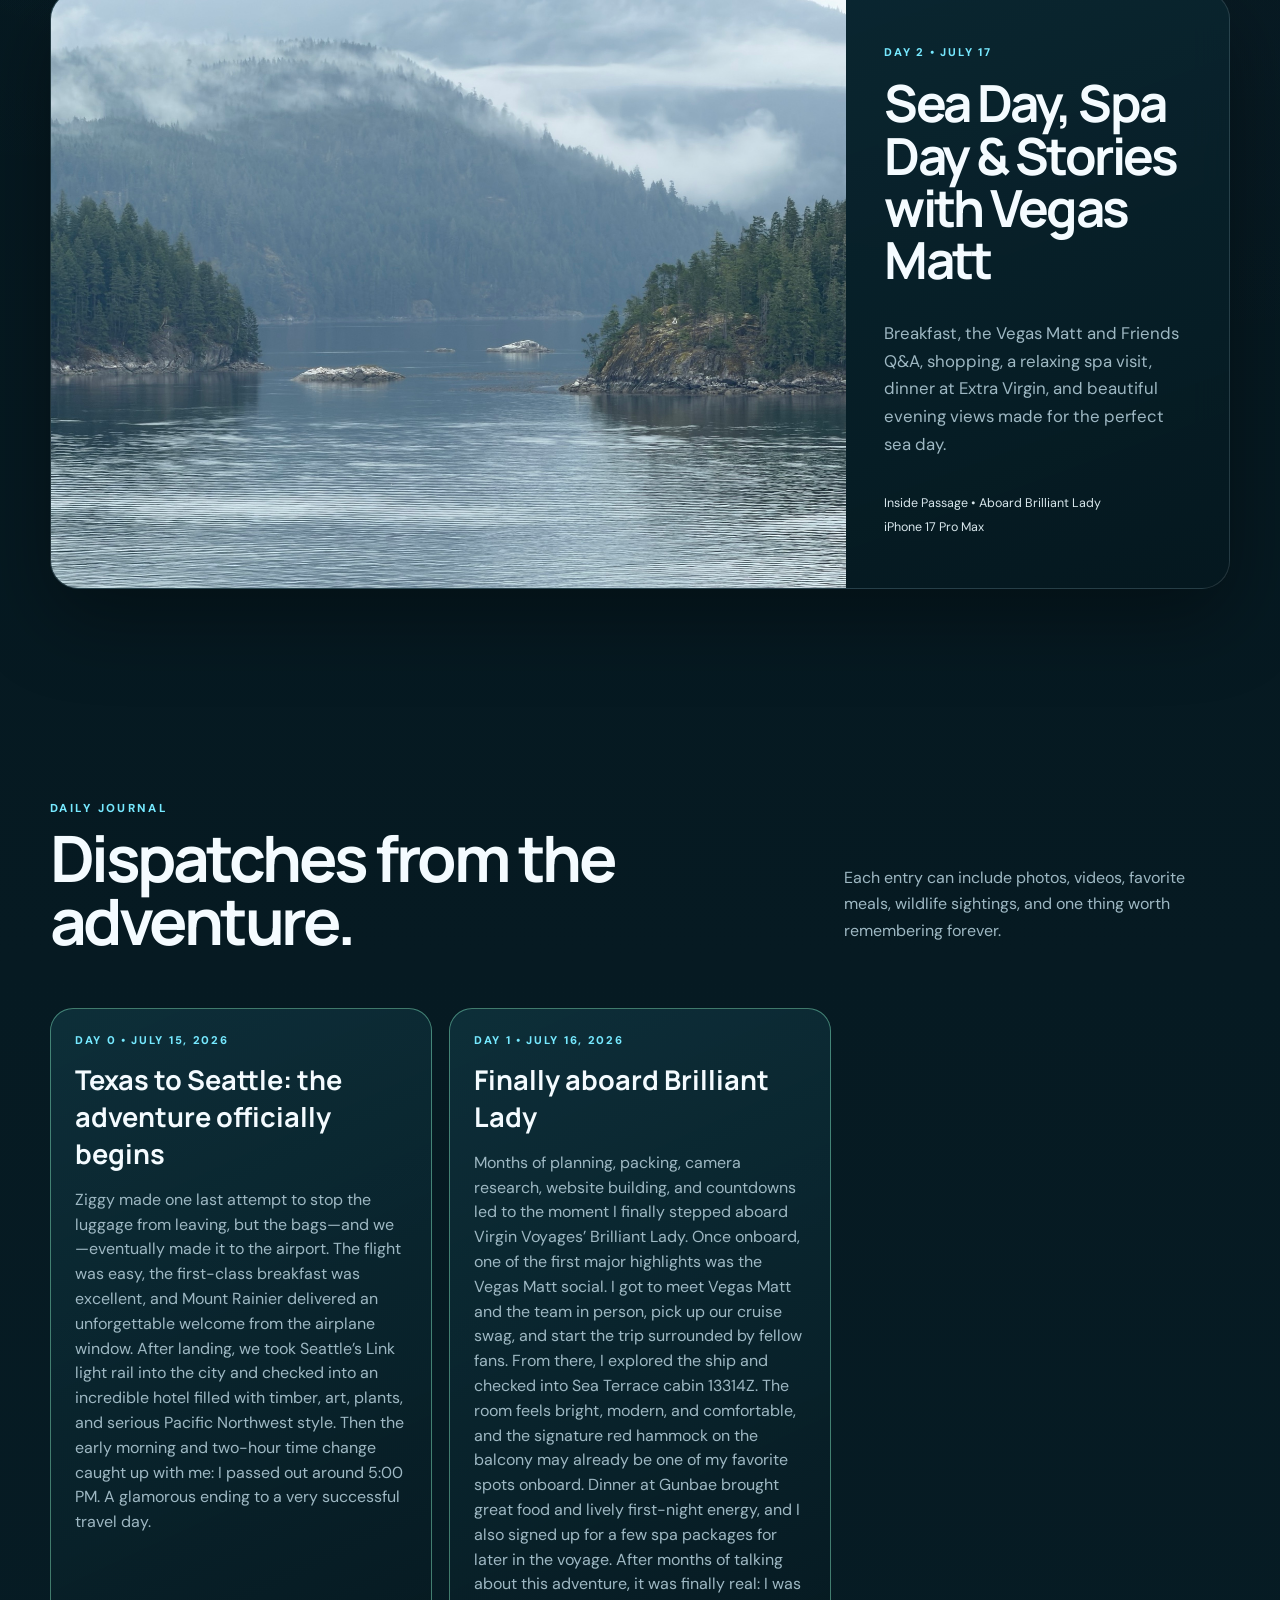
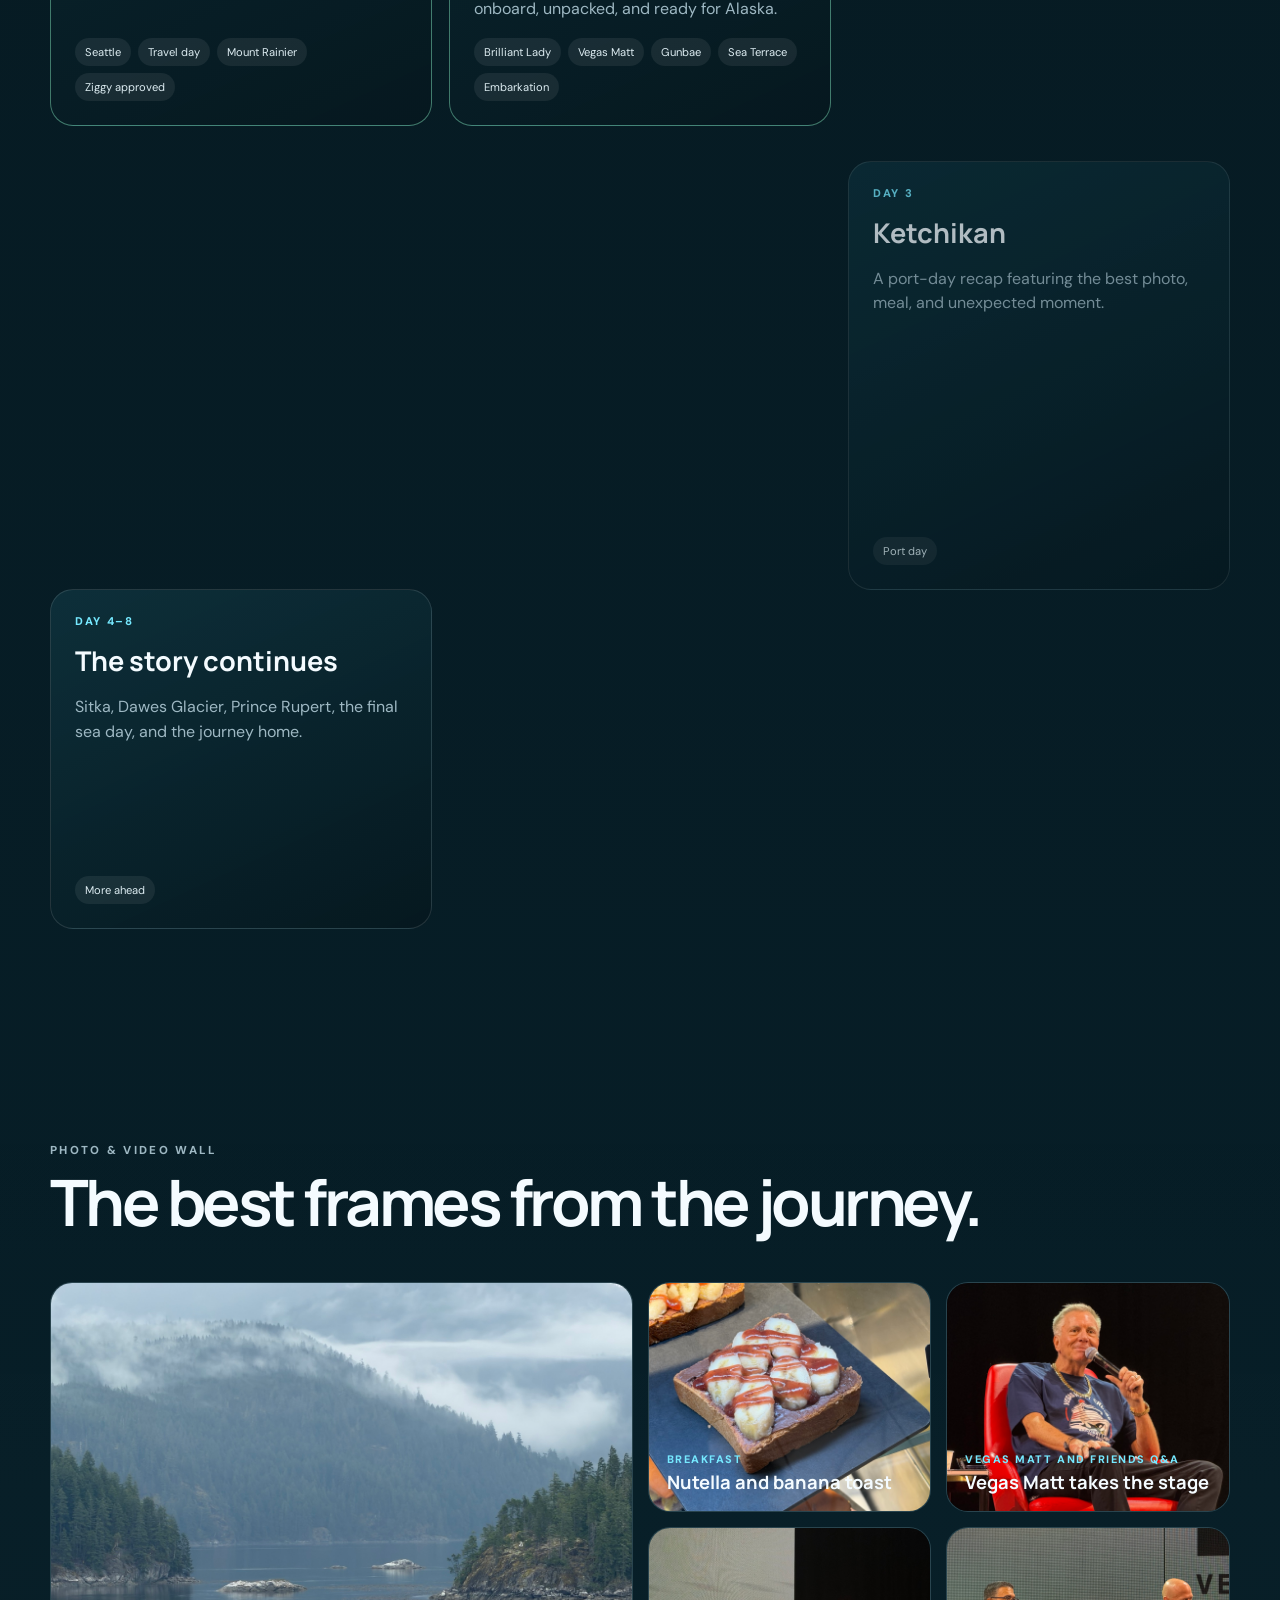
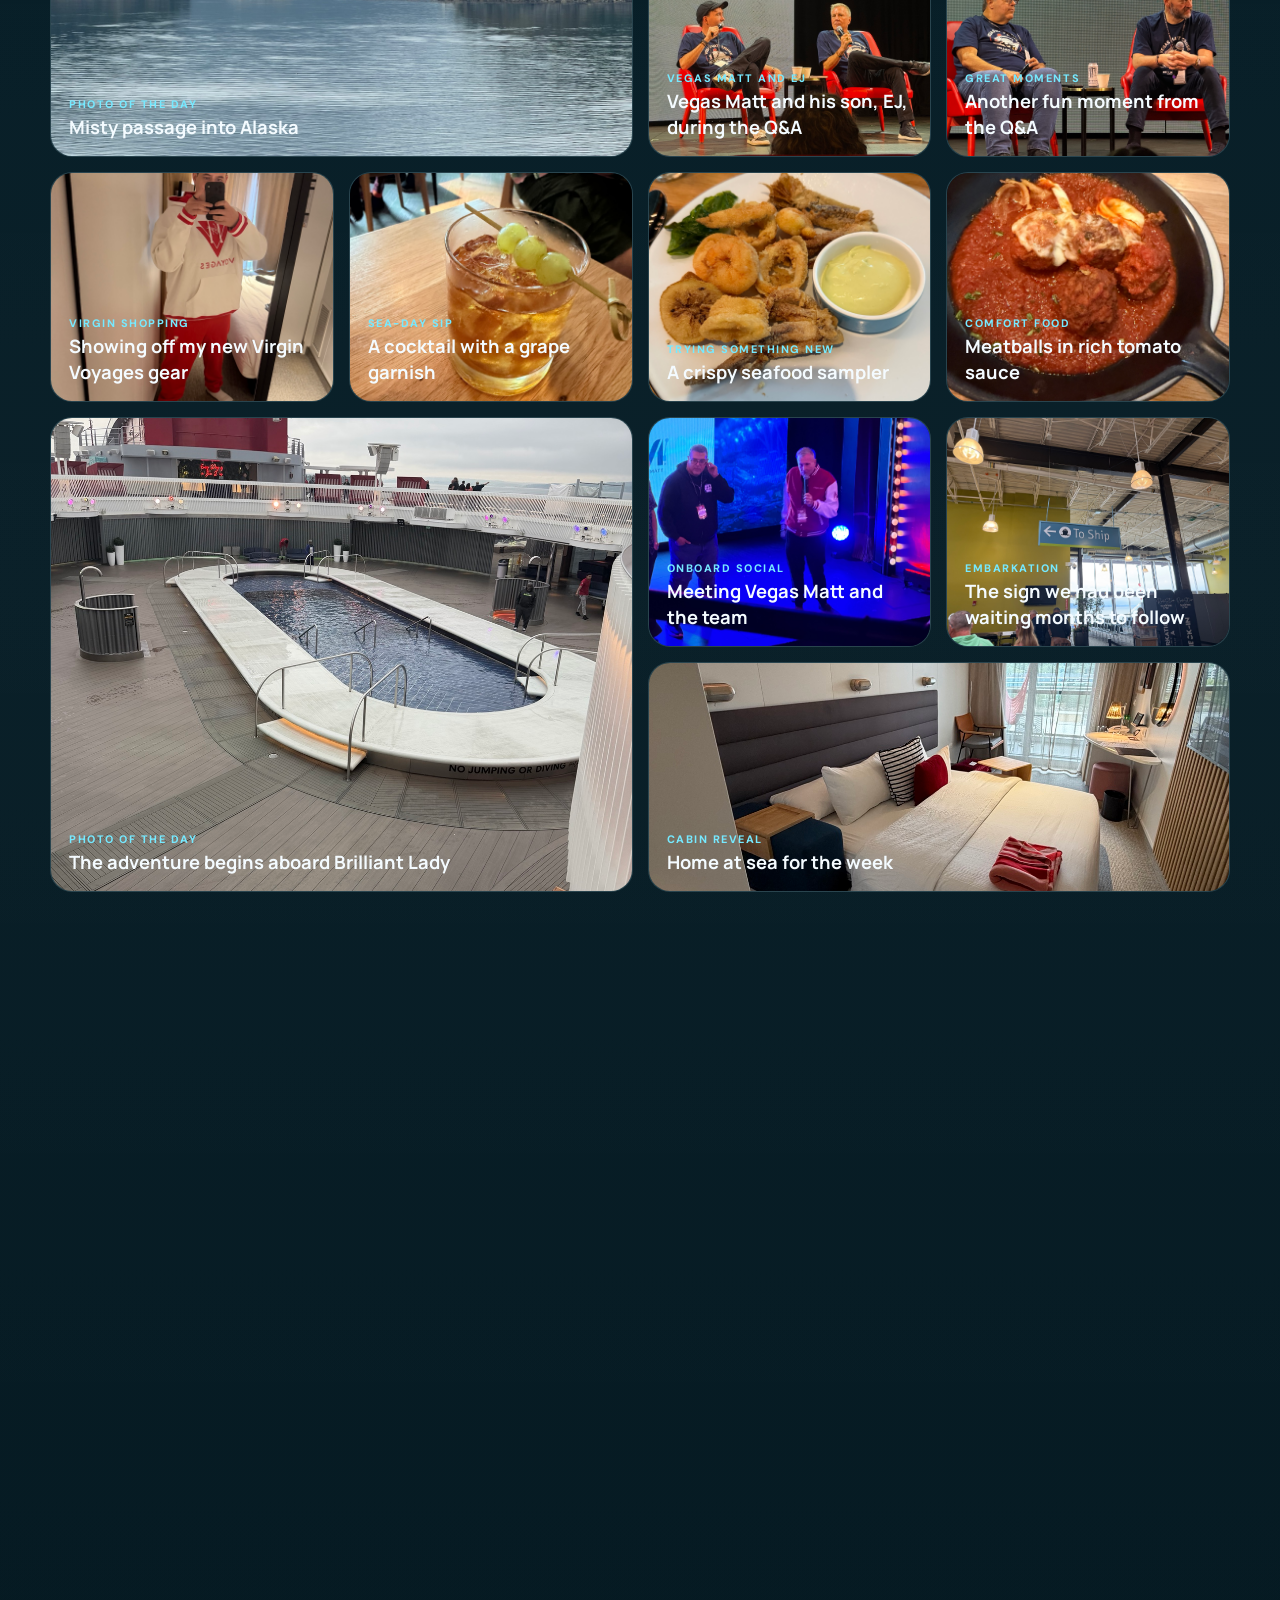
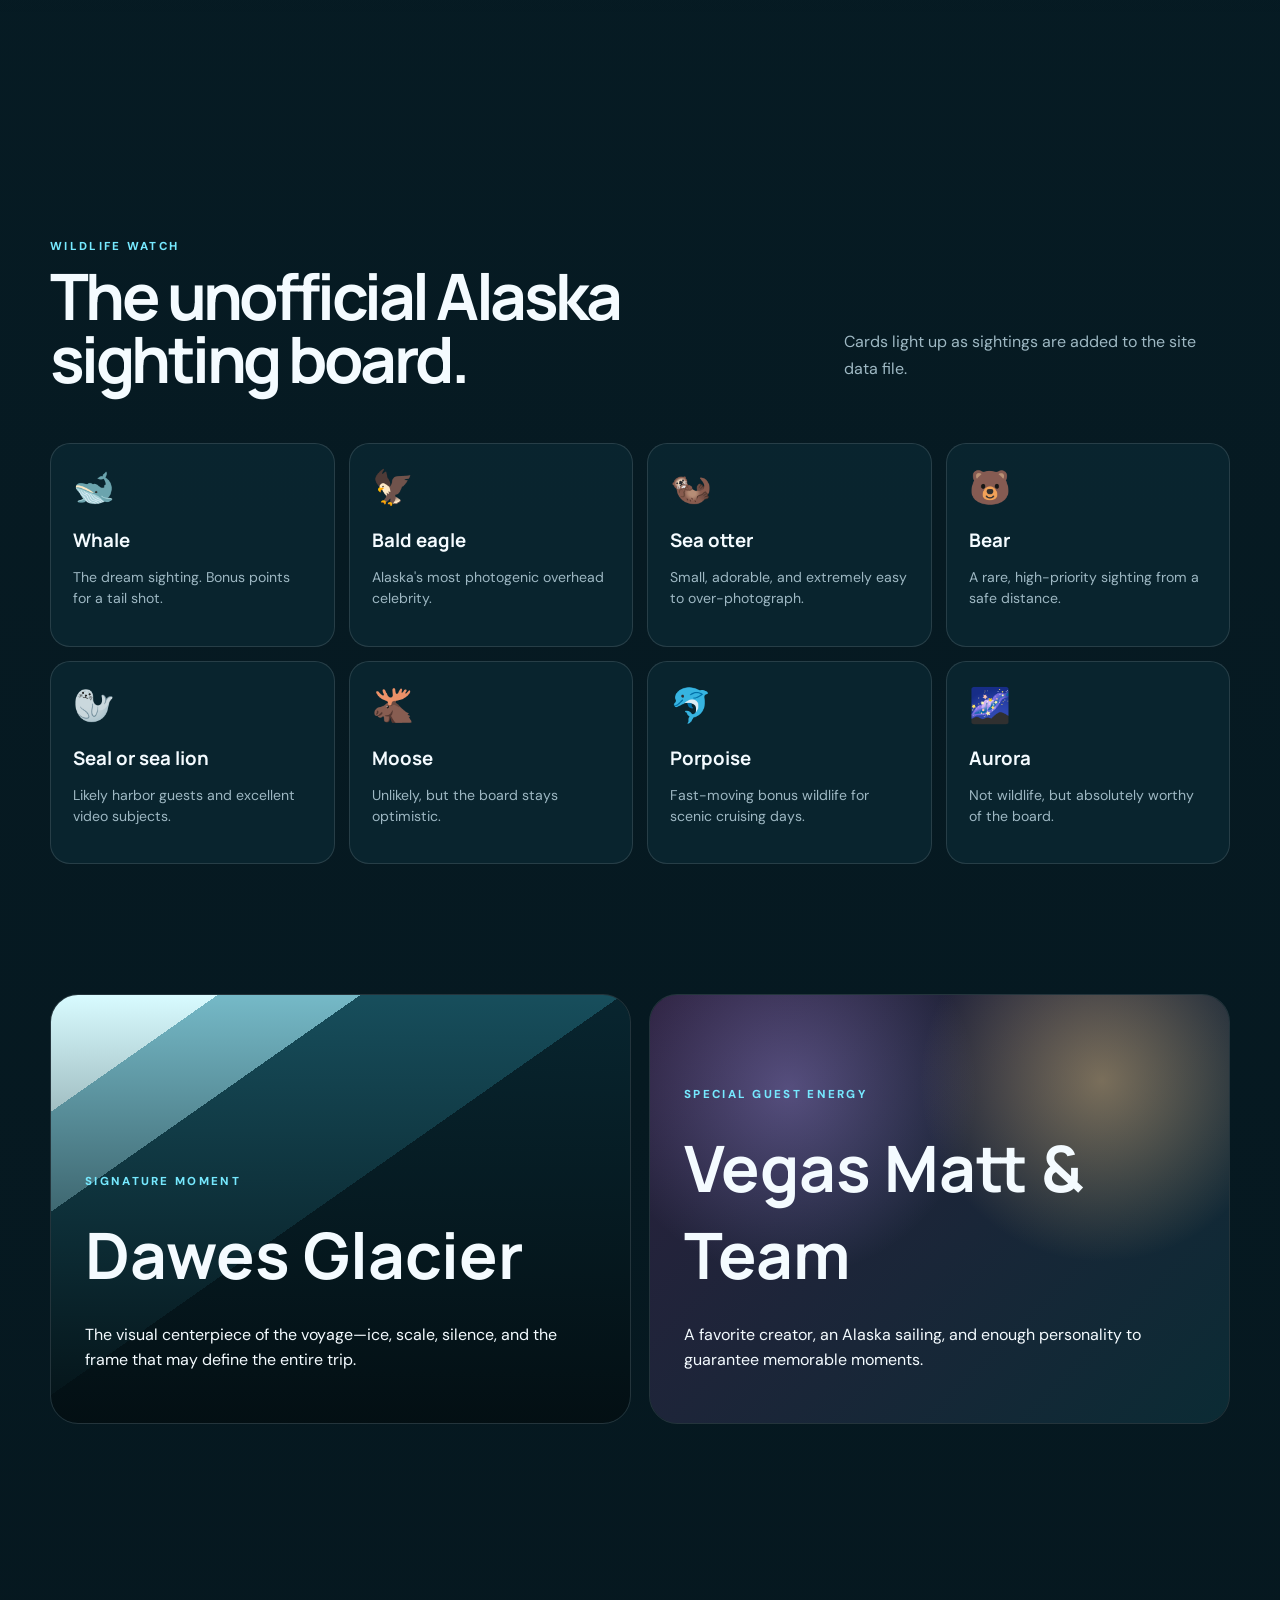
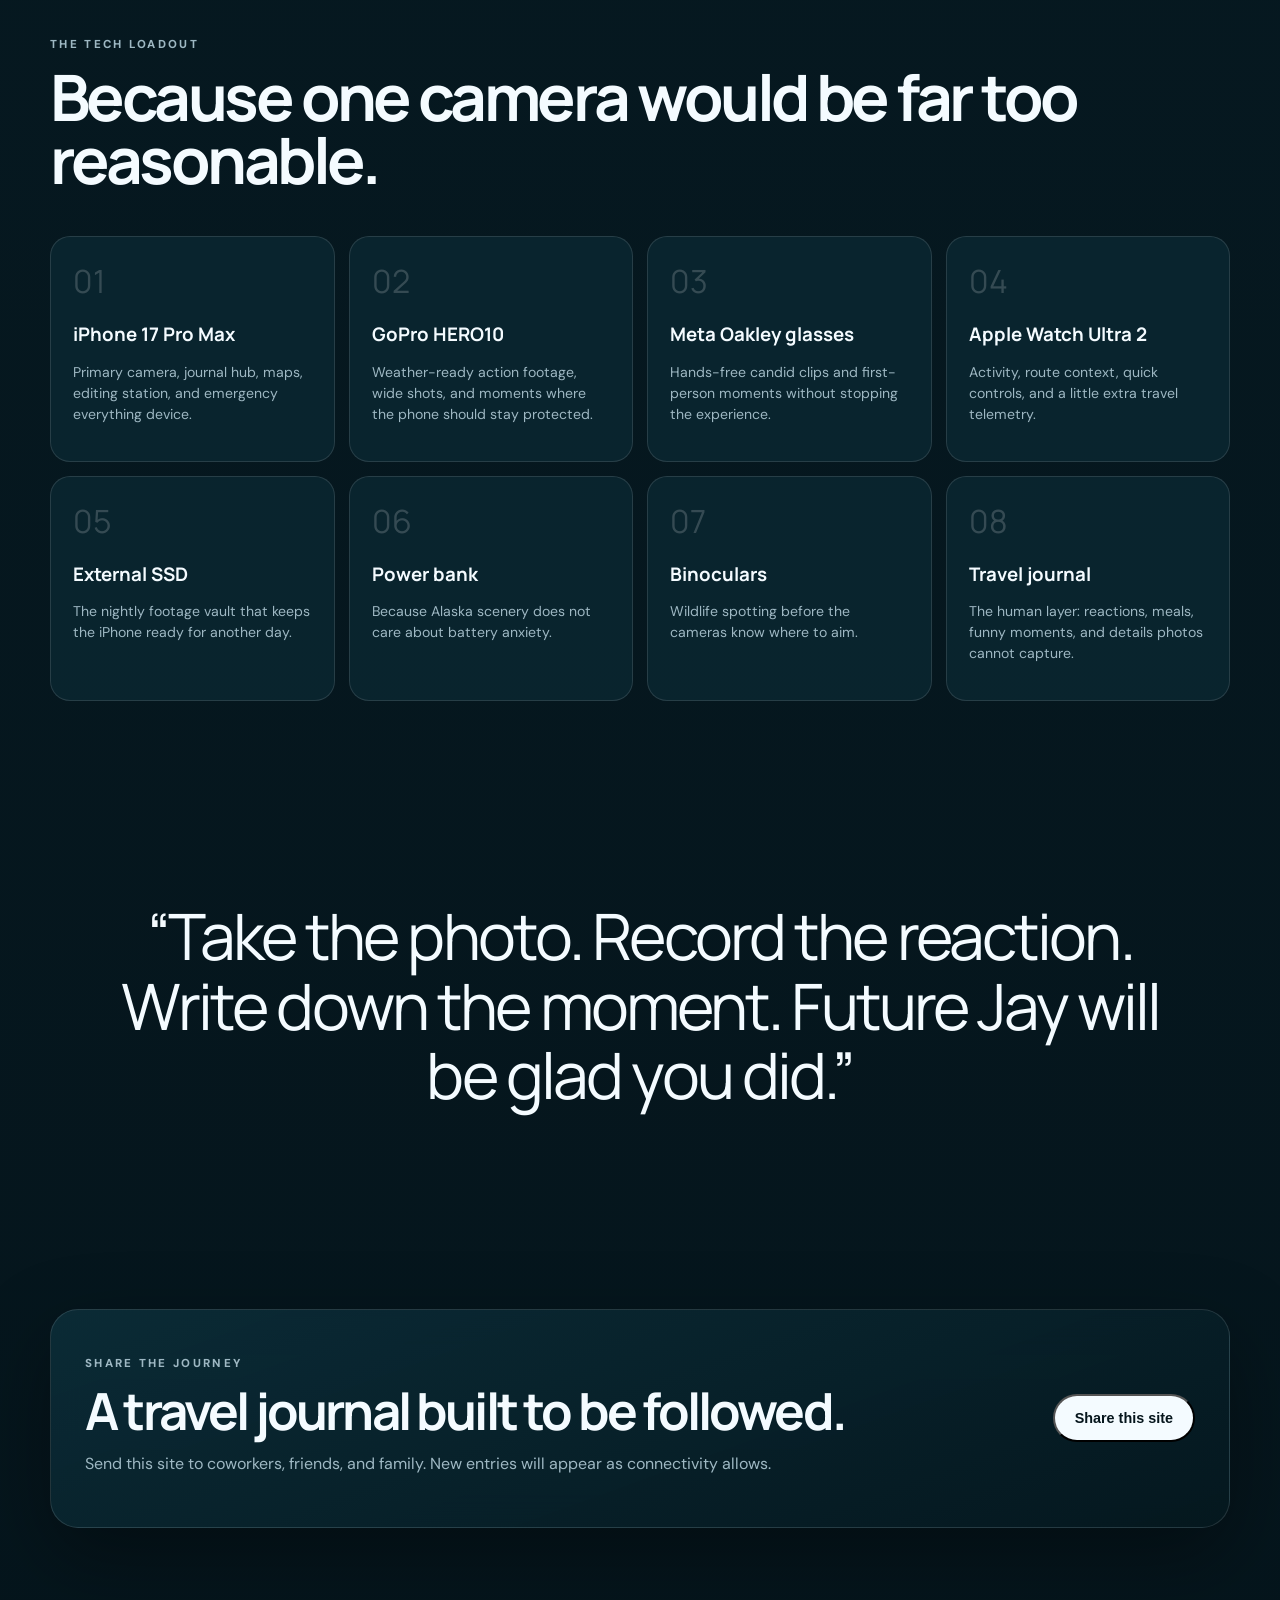
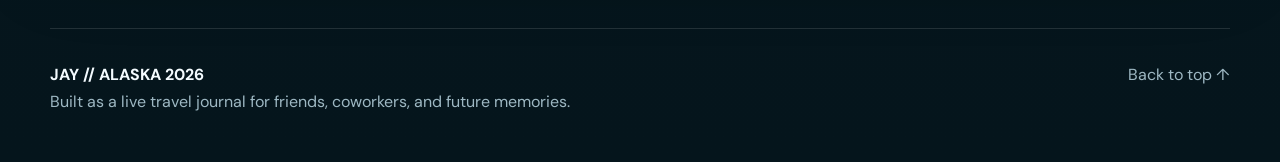
==== commit 6c65238f: "Update index.html" ====
--- a/index.html
+++ b/index.html
@@ -14,6 +14,7 @@
   <link rel="preconnect" href="https://fonts.gstatic.com" crossorigin>
   <link href="https://fonts.googleapis.com/css2?family=DM+Sans:wght@400;500;600;700&family=Manrope:wght@500;600;700;800&display=swap" rel="stylesheet">
   <link rel="stylesheet" href="assets/styles.css?v=12">
+  <link rel="stylesheet" href="assets/enhancements.css?v=1">
 </head>
 <body>
   <div class="noise"></div>
@@ -300,5 +301,6 @@
 
   <script src="assets/data.js?v=12"></script>
   <script src="assets/script.js?v=12"></script>
+  <script src="assets/enhancements.js?v=1"></script>
 </body>
 </html>
--- a/assets/enhancements.css
+++ b/assets/enhancements.css
@@ -0,0 +1,134 @@
+/* ============================================================
+   Jay's Alaska Adventure — Enhancement Pack
+   Additive styles only. Does not modify styles.css.
+   Link this AFTER styles.css in index.html.
+   ============================================================ */
+
+/* ---- Sticky "Day X of 8" progress bar ---- */
+#trip-progress-bar {
+  position: fixed;
+  top: 0;
+  left: 0;
+  right: 0;
+  z-index: 500;
+  display: flex;
+  align-items: center;
+  gap: 10px;
+  padding: 8px 16px;
+  background: rgba(6, 24, 32, 0.82);
+  backdrop-filter: blur(10px);
+  -webkit-backdrop-filter: blur(10px);
+  border-bottom: 1px solid rgba(111, 230, 255, 0.18);
+  font-family: "DM Sans", sans-serif;
+  font-size: 0.78rem;
+  letter-spacing: 0.04em;
+  color: #cdeef5;
+  transform: translateY(-100%);
+  transition: transform 0.4s ease;
+}
+#trip-progress-bar.is-visible { transform: translateY(0); }
+
+#trip-progress-bar .tpb-label {
+  white-space: nowrap;
+  font-weight: 600;
+  text-transform: uppercase;
+}
+#trip-progress-bar .tpb-track {
+  flex: 1;
+  height: 5px;
+  border-radius: 999px;
+  background: rgba(111, 230, 255, 0.15);
+  overflow: hidden;
+}
+#trip-progress-bar .tpb-fill {
+  height: 100%;
+  border-radius: 999px;
+  background: linear-gradient(90deg, #6fe6ff, #9dffb0);
+  width: 0%;
+  transition: width 0.8s cubic-bezier(.22,.9,.35,1);
+}
+
+/* Push page content down so the bar doesn't cover the nav on scroll */
+body.has-progress-bar header.hero { margin-top: 34px; }
+
+@media (max-width: 640px) {
+  #trip-progress-bar { font-size: 0.7rem; padding: 7px 12px; }
+}
+
+/* ---- Count-up numbers: subtle pop when they land ---- */
+.mini-stats strong.tpb-counted,
+.hero-bottom strong.tpb-counted {
+  animation: tpb-pop 0.35s ease;
+}
+@keyframes tpb-pop {
+  0%   { transform: scale(1); }
+  50%  { transform: scale(1.18); color: #9dffb0; }
+  100% { transform: scale(1); }
+}
+
+/* ---- Ship marker: gentle pulse + smoother glide ---- */
+.ship {
+  transition: transform 1.4s cubic-bezier(.3,.8,.4,1);
+}
+.ship text {
+  animation: tpb-ship-pulse 2.4s ease-in-out infinite;
+  transform-origin: center;
+  transform-box: fill-box;
+}
+@keyframes tpb-ship-pulse {
+  0%, 100% { filter: drop-shadow(0 0 2px rgba(111,230,255,.6)); transform: scale(1); }
+  50%      { filter: drop-shadow(0 0 8px rgba(111,230,255,.95)); transform: scale(1.12); }
+}
+
+/* ---- Gallery: hover zoom + clickable cue once real photos are added ---- */
+.gallery-card { overflow: hidden; cursor: pointer; }
+.gallery-card img {
+  width: 100%;
+  height: 100%;
+  object-fit: cover;
+  display: block;
+  transition: transform 0.6s ease;
+}
+.gallery-card:hover img { transform: scale(1.08); }
+.gallery-card::after {
+  content: "⤢ view";
+  position: absolute;
+  right: 10px;
+  bottom: 10px;
+  padding: 4px 10px;
+  font-size: 0.68rem;
+  letter-spacing: 0.05em;
+  text-transform: uppercase;
+  background: rgba(6, 24, 32, 0.7);
+  color: #cdeef5;
+  border-radius: 999px;
+  opacity: 0;
+  transform: translateY(6px);
+  transition: opacity 0.3s ease, transform 0.3s ease;
+  pointer-events: none;
+}
+.gallery-card:hover::after { opacity: 1; transform: translateY(0); }
+.gallery-card { position: relative; }
+
+/* ---- Scroll-reveal for journal + gallery cards ---- */
+.tpb-reveal {
+  opacity: 0;
+  transform: translateY(18px);
+  transition: opacity 0.6s ease, transform 0.6s ease;
+}
+.tpb-reveal.tpb-in { opacity: 1; transform: translateY(0); }
+
+/* Respect reduced motion everywhere in this pack */
+@media (prefers-reduced-motion: reduce) {
+  #trip-progress-bar,
+  #trip-progress-bar .tpb-fill,
+  .ship,
+  .ship text,
+  .gallery-card img,
+  .gallery-card::after,
+  .tpb-reveal {
+    animation: none !important;
+    transition: none !important;
+  }
+  .tpb-reveal { opacity: 1; transform: none; }
+}
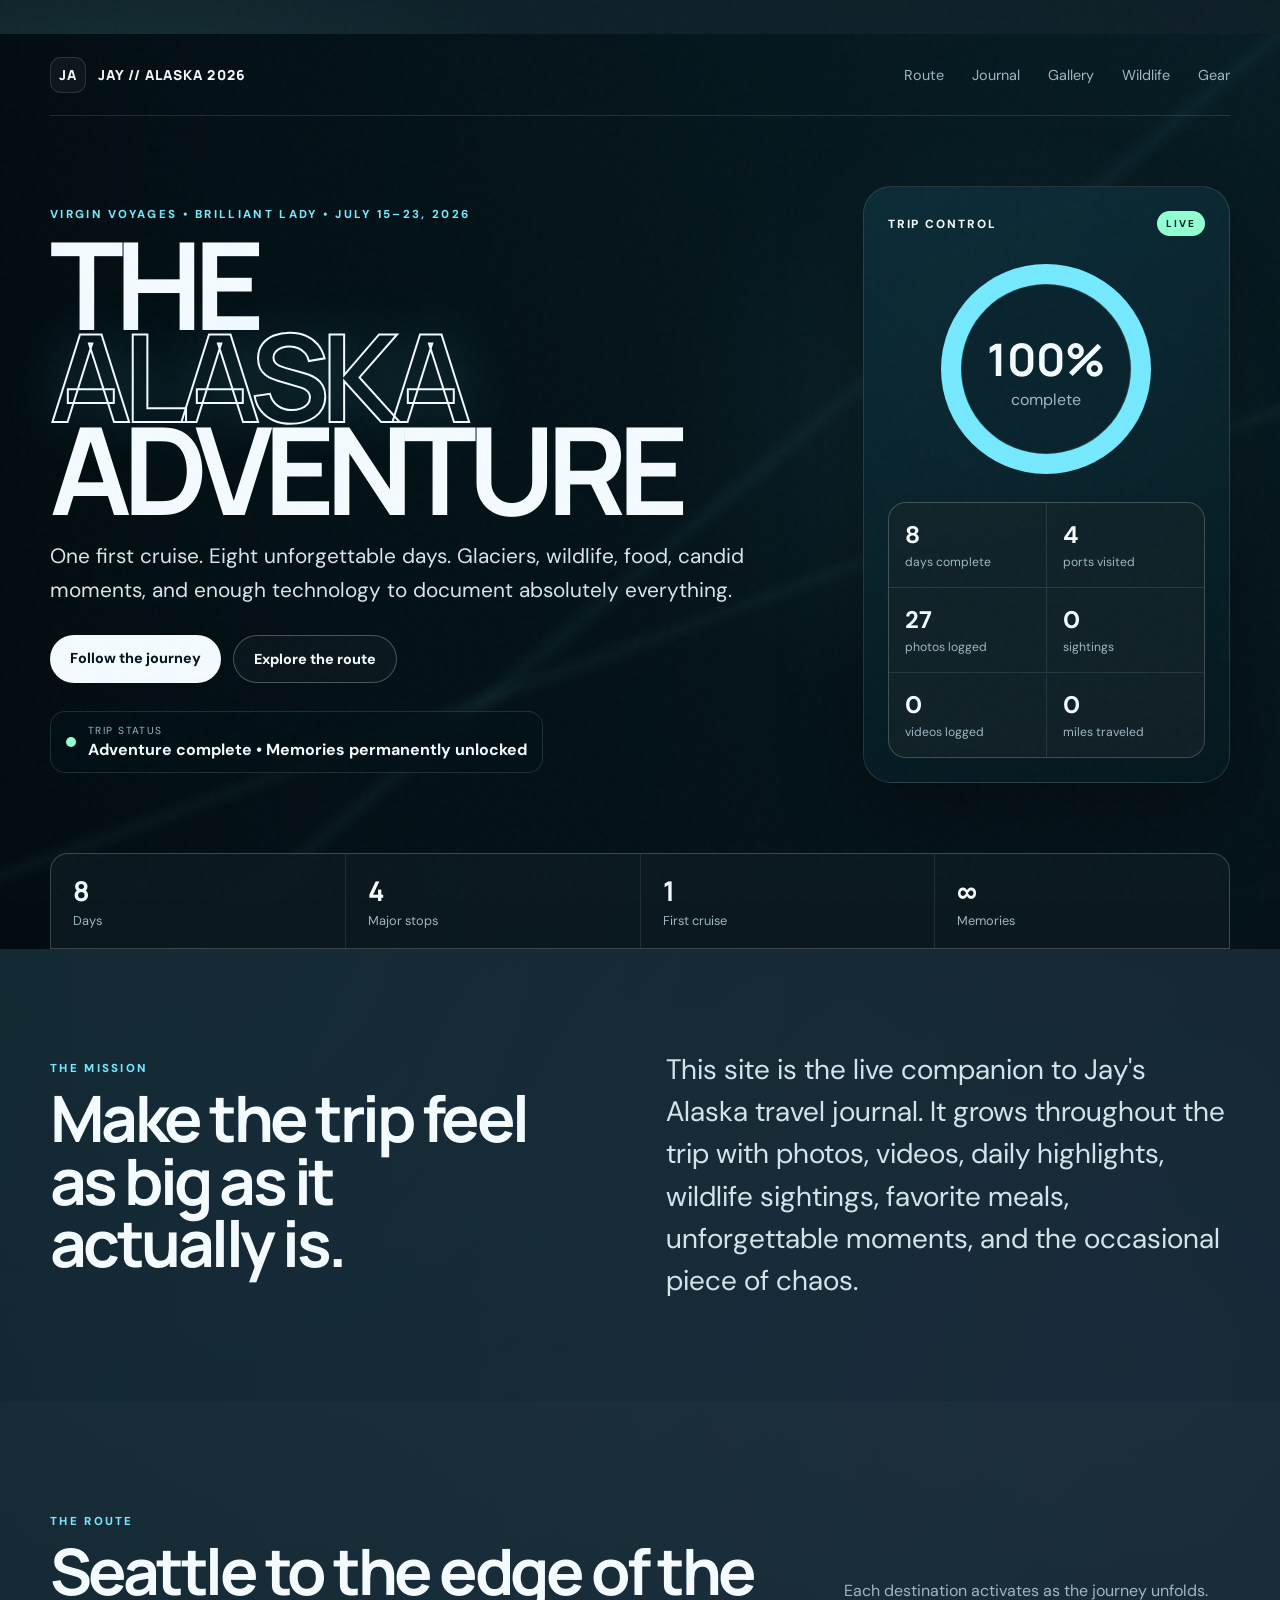
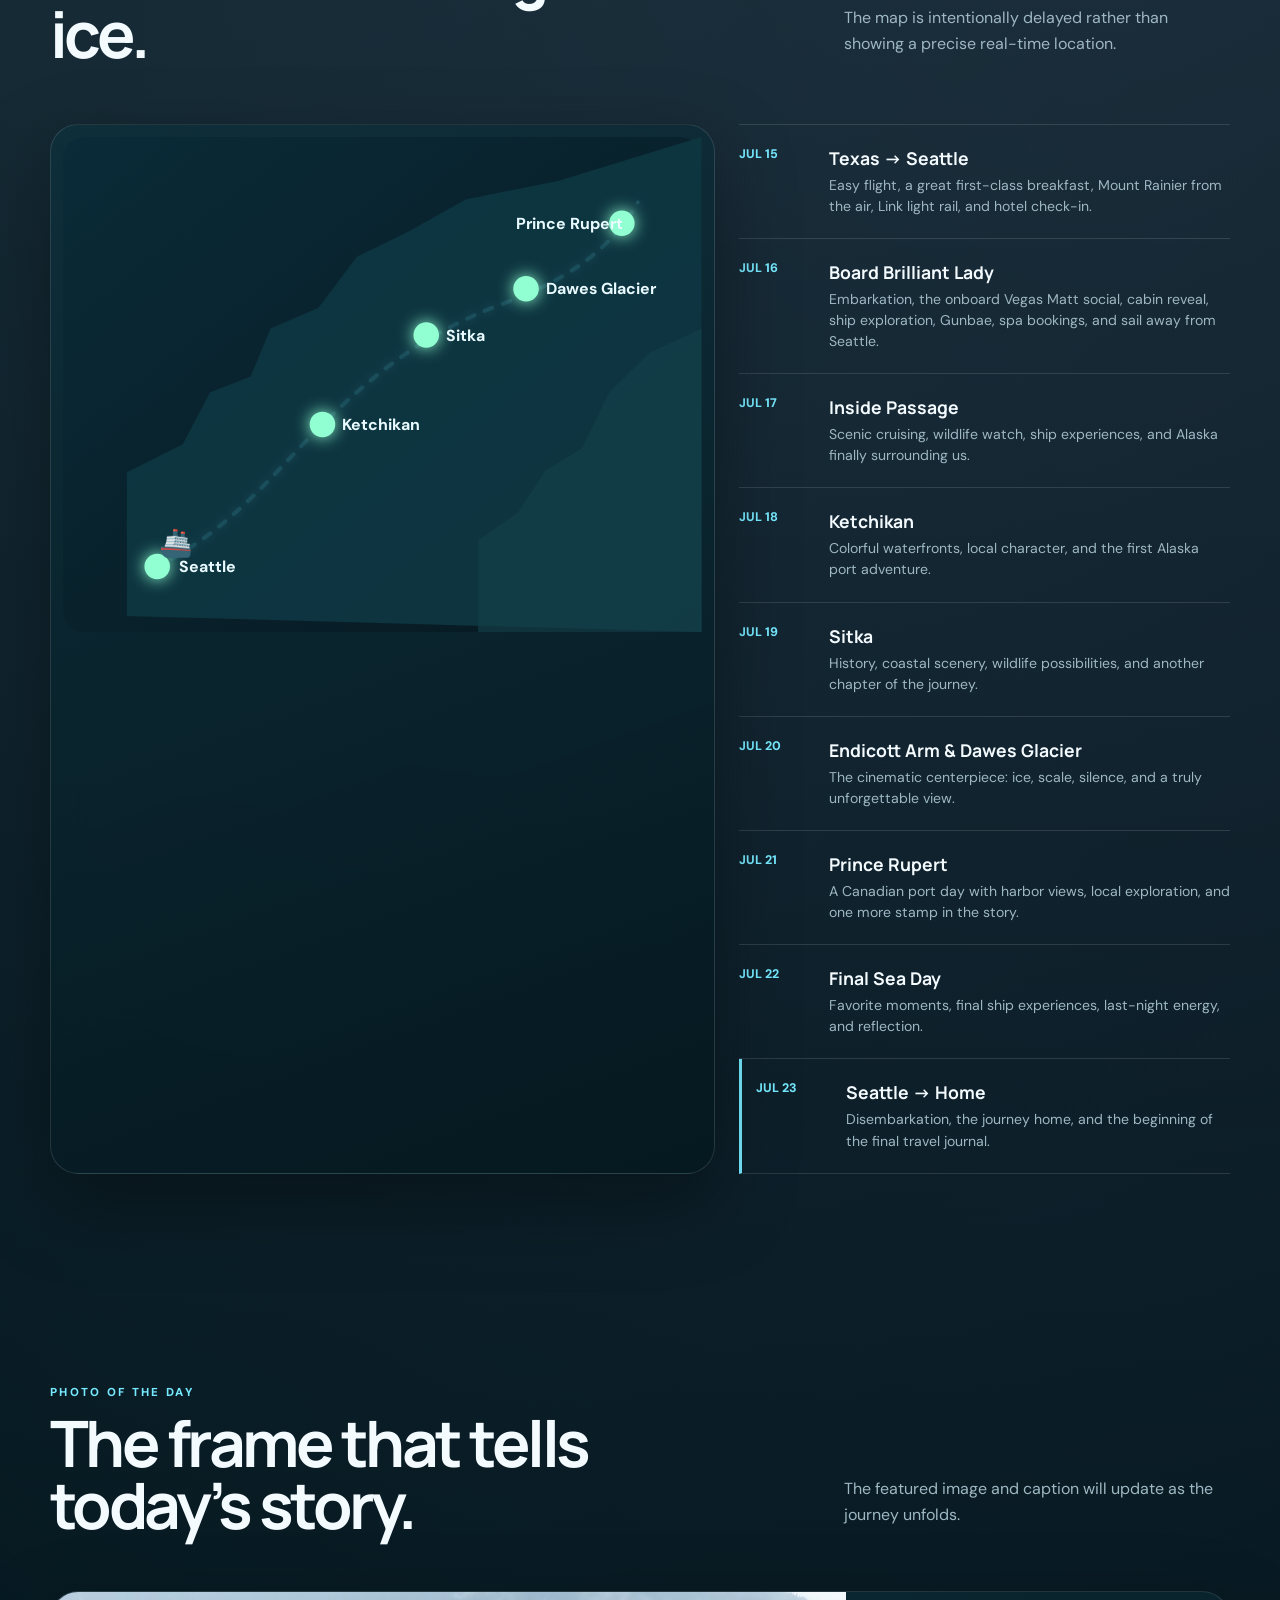
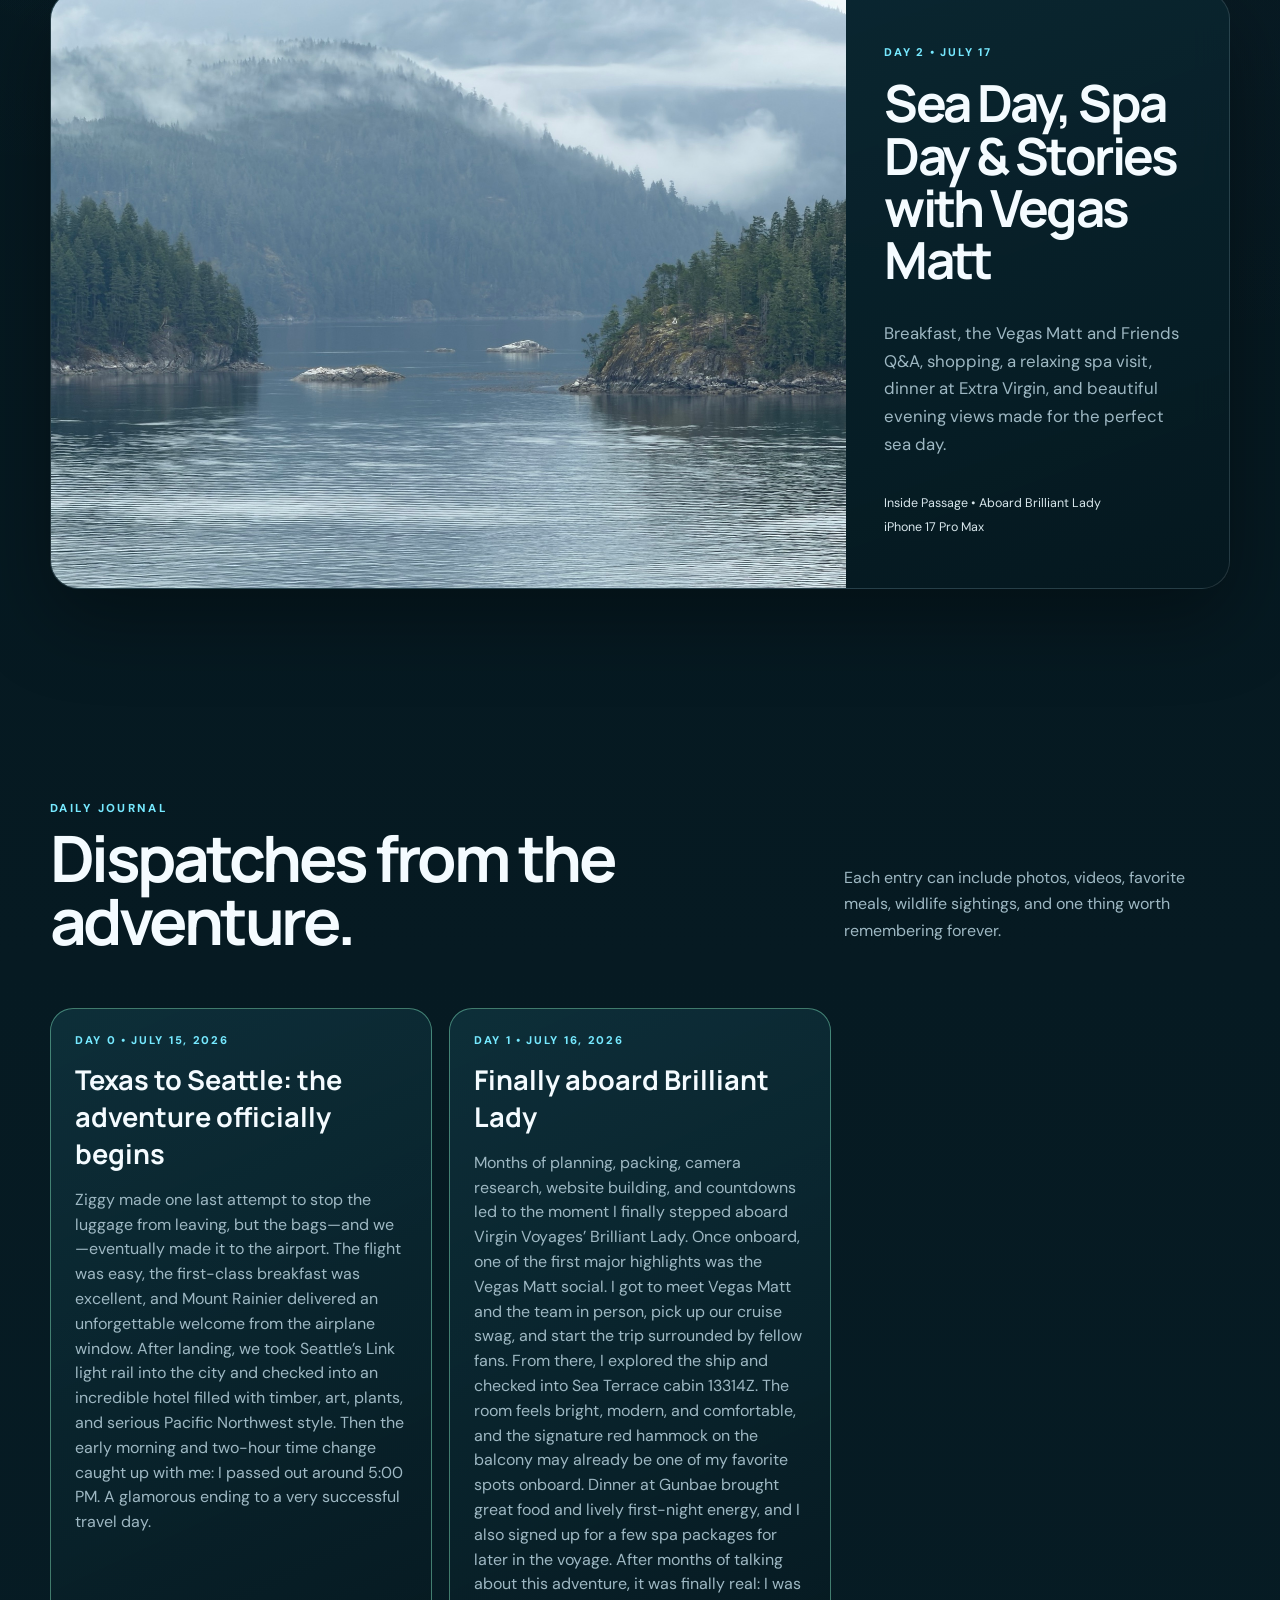
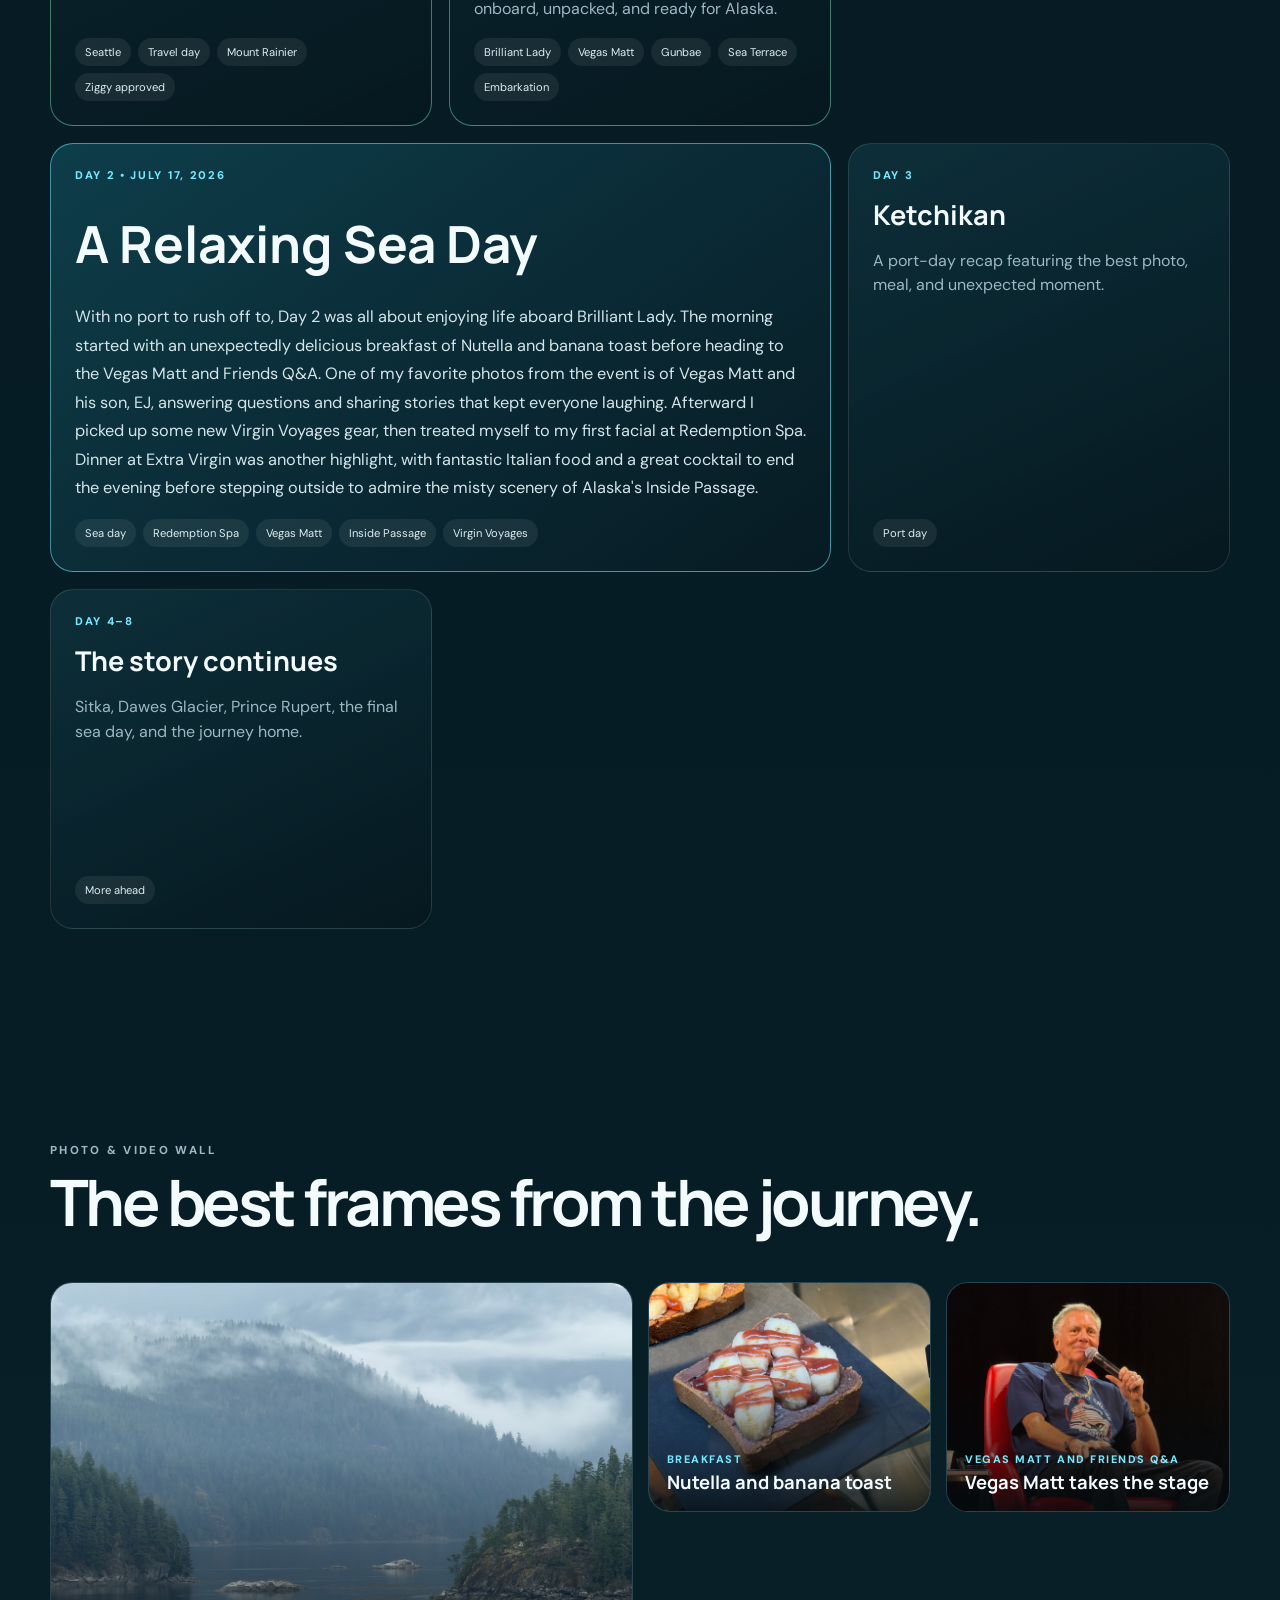
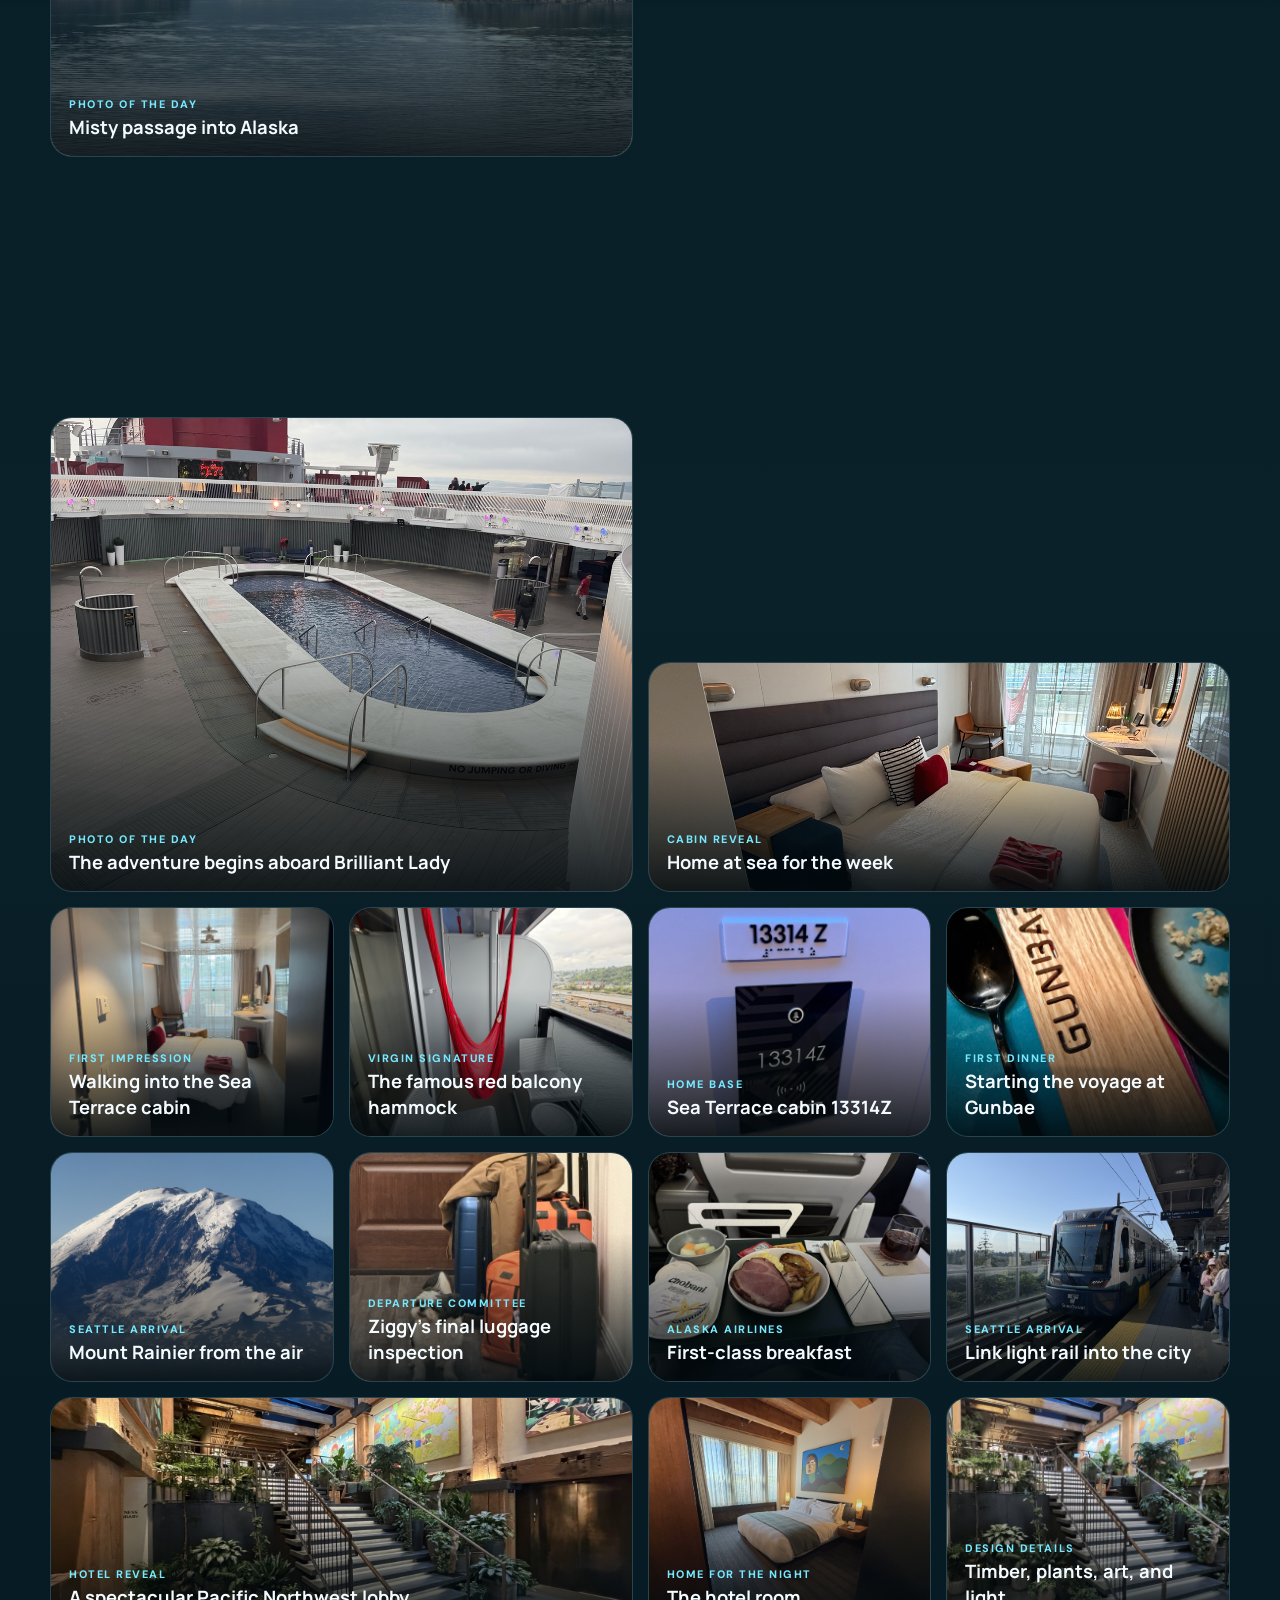
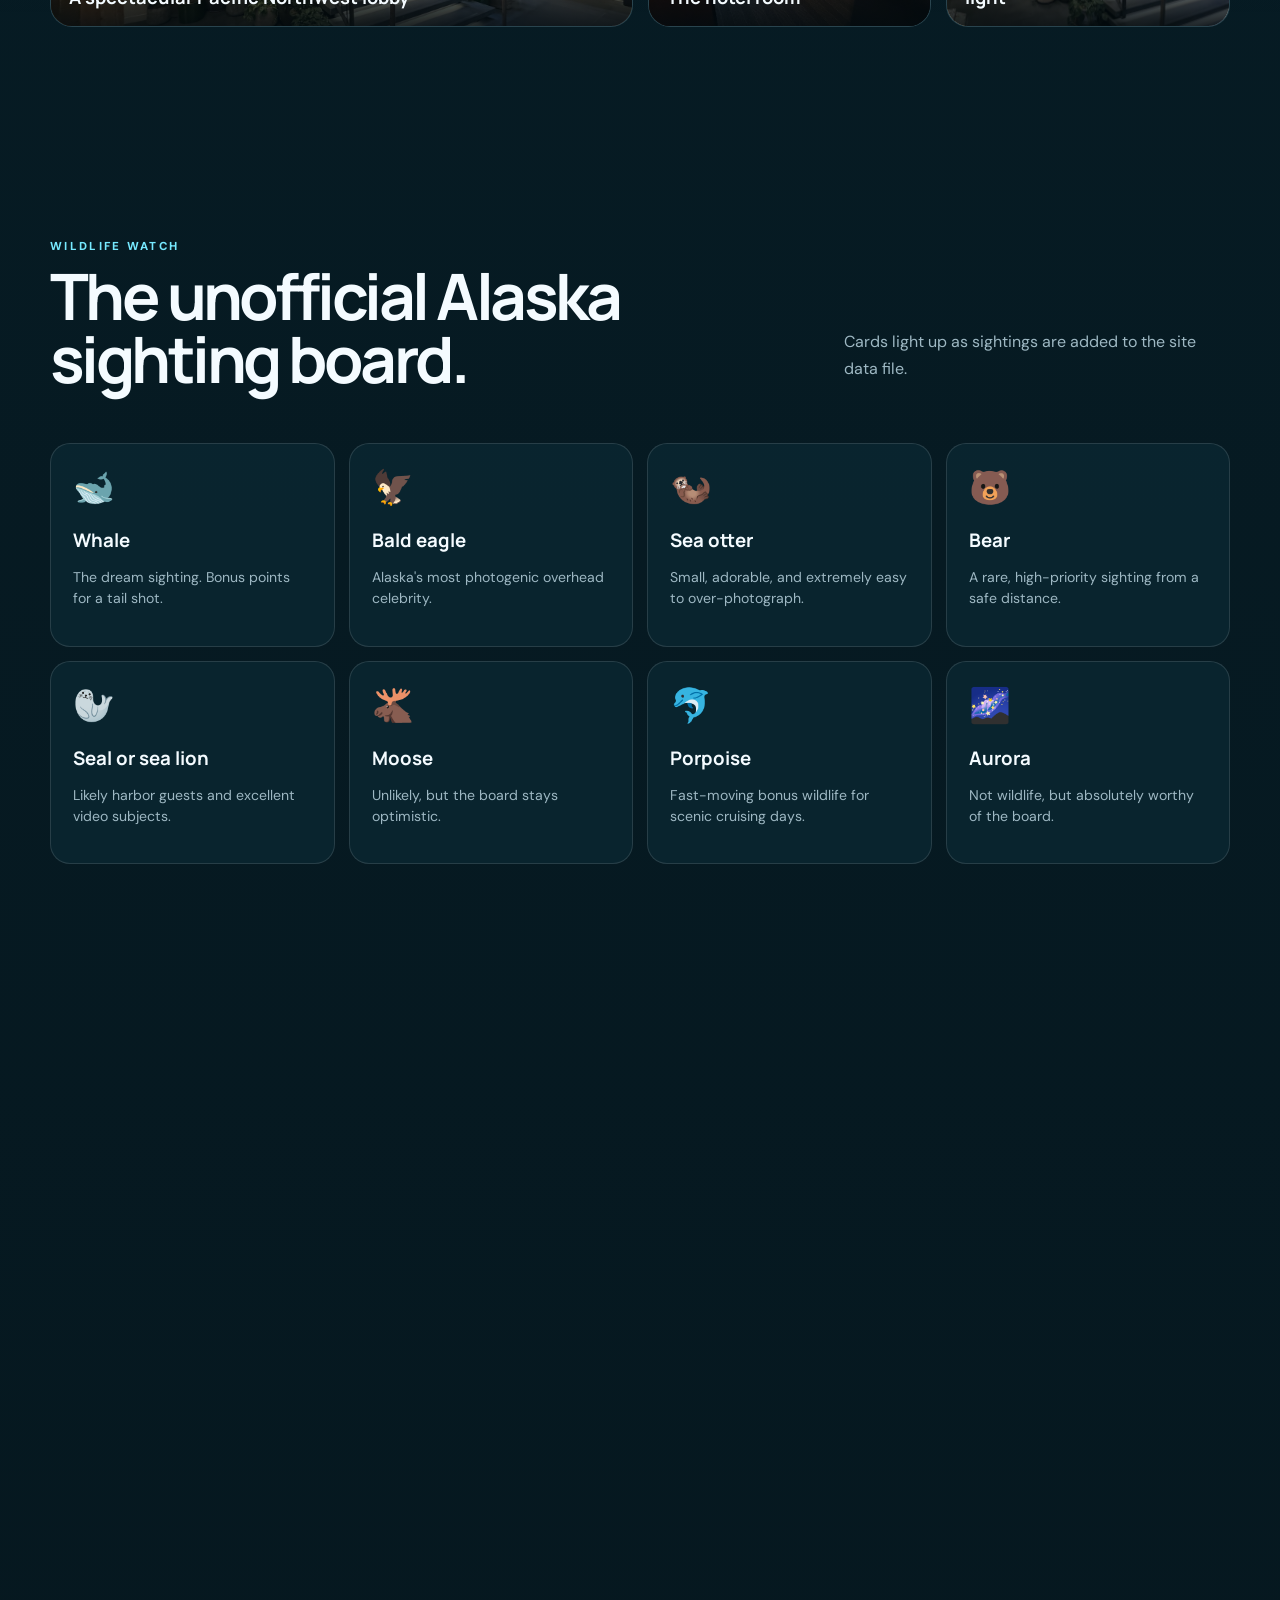
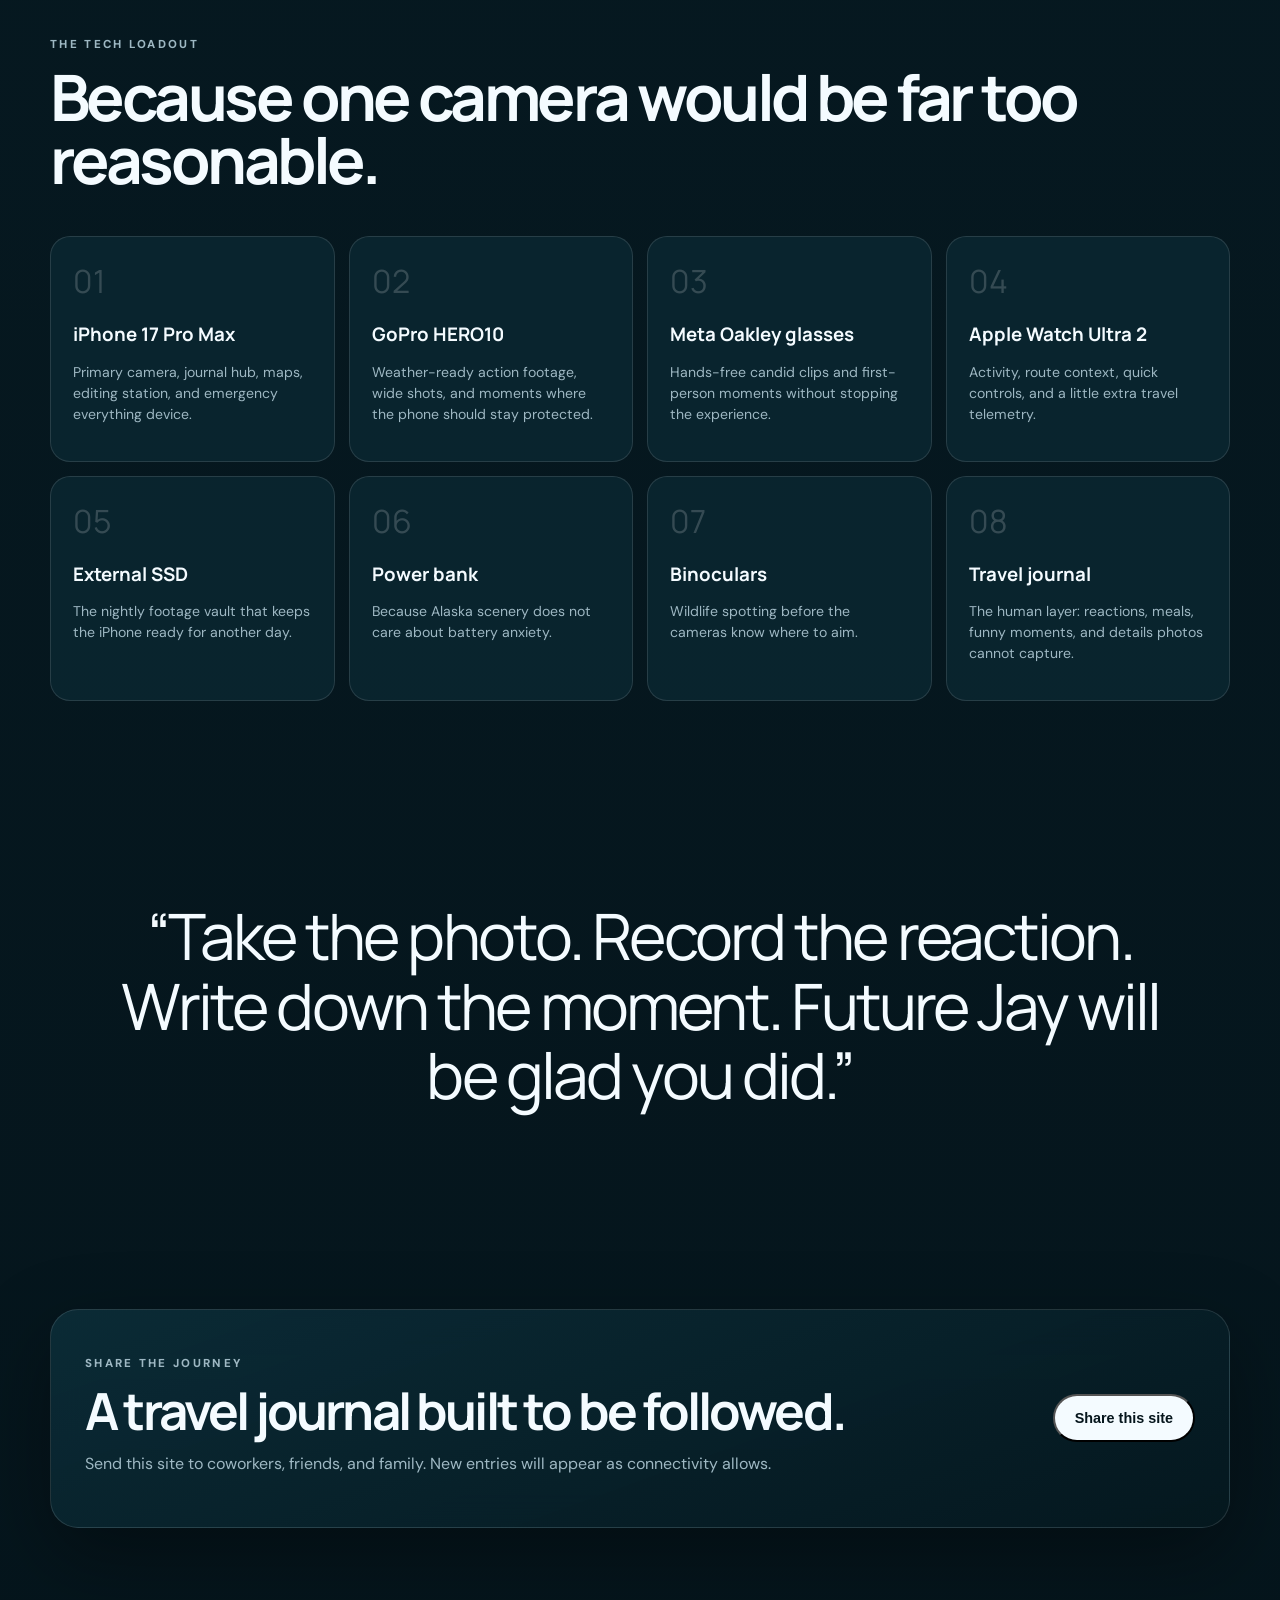
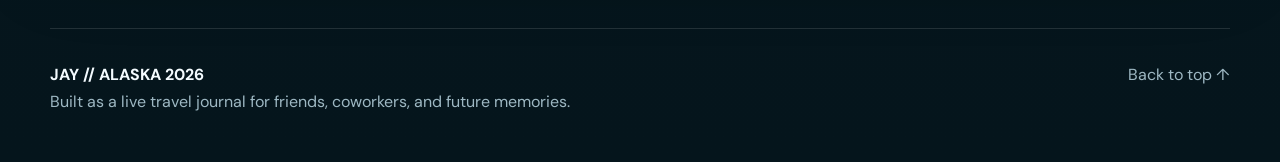
==== commit 946b69e7: "Update enhancements CSS and JS version to 2" ====
--- a/index.html
+++ b/index.html
@@ -14,7 +14,7 @@
   <link rel="preconnect" href="https://fonts.gstatic.com" crossorigin>
   <link href="https://fonts.googleapis.com/css2?family=DM+Sans:wght@400;500;600;700&family=Manrope:wght@500;600;700;800&display=swap" rel="stylesheet">
   <link rel="stylesheet" href="assets/styles.css?v=12">
-  <link rel="stylesheet" href="assets/enhancements.css?v=1">
+  <link rel="stylesheet" href="assets/enhancements.css?v=2">
 </head>
 <body>
   <div class="noise"></div>
@@ -301,6 +301,6 @@
 
   <script src="assets/data.js?v=12"></script>
   <script src="assets/script.js?v=12"></script>
-  <script src="assets/enhancements.js?v=1"></script>
+  <script src="assets/enhancements.js?v=2"></script>
 </body>
 </html>
--- a/assets/enhancements.css
+++ b/assets/enhancements.css
@@ -66,69 +66,11 @@
   100% { transform: scale(1); }
 }
 
-/* ---- Ship marker: gentle pulse + smoother glide ---- */
-.ship {
-  transition: transform 1.4s cubic-bezier(.3,.8,.4,1);
-}
-.ship text {
-  animation: tpb-ship-pulse 2.4s ease-in-out infinite;
-  transform-origin: center;
-  transform-box: fill-box;
-}
-@keyframes tpb-ship-pulse {
-  0%, 100% { filter: drop-shadow(0 0 2px rgba(111,230,255,.6)); transform: scale(1); }
-  50%      { filter: drop-shadow(0 0 8px rgba(111,230,255,.95)); transform: scale(1.12); }
-}
-
-/* ---- Gallery: hover zoom + clickable cue once real photos are added ---- */
-.gallery-card { overflow: hidden; cursor: pointer; }
-.gallery-card img {
-  width: 100%;
-  height: 100%;
-  object-fit: cover;
-  display: block;
-  transition: transform 0.6s ease;
-}
-.gallery-card:hover img { transform: scale(1.08); }
-.gallery-card::after {
-  content: "⤢ view";
-  position: absolute;
-  right: 10px;
-  bottom: 10px;
-  padding: 4px 10px;
-  font-size: 0.68rem;
-  letter-spacing: 0.05em;
-  text-transform: uppercase;
-  background: rgba(6, 24, 32, 0.7);
-  color: #cdeef5;
-  border-radius: 999px;
-  opacity: 0;
-  transform: translateY(6px);
-  transition: opacity 0.3s ease, transform 0.3s ease;
-  pointer-events: none;
-}
-.gallery-card:hover::after { opacity: 1; transform: translateY(0); }
-.gallery-card { position: relative; }
-
-/* ---- Scroll-reveal for journal + gallery cards ---- */
-.tpb-reveal {
-  opacity: 0;
-  transform: translateY(18px);
-  transition: opacity 0.6s ease, transform 0.6s ease;
-}
-.tpb-reveal.tpb-in { opacity: 1; transform: translateY(0); }
-
 /* Respect reduced motion everywhere in this pack */
 @media (prefers-reduced-motion: reduce) {
   #trip-progress-bar,
-  #trip-progress-bar .tpb-fill,
-  .ship,
-  .ship text,
-  .gallery-card img,
-  .gallery-card::after,
-  .tpb-reveal {
+  #trip-progress-bar .tpb-fill {
     animation: none !important;
     transition: none !important;
   }
-  .tpb-reveal { opacity: 1; transform: none; }
 }
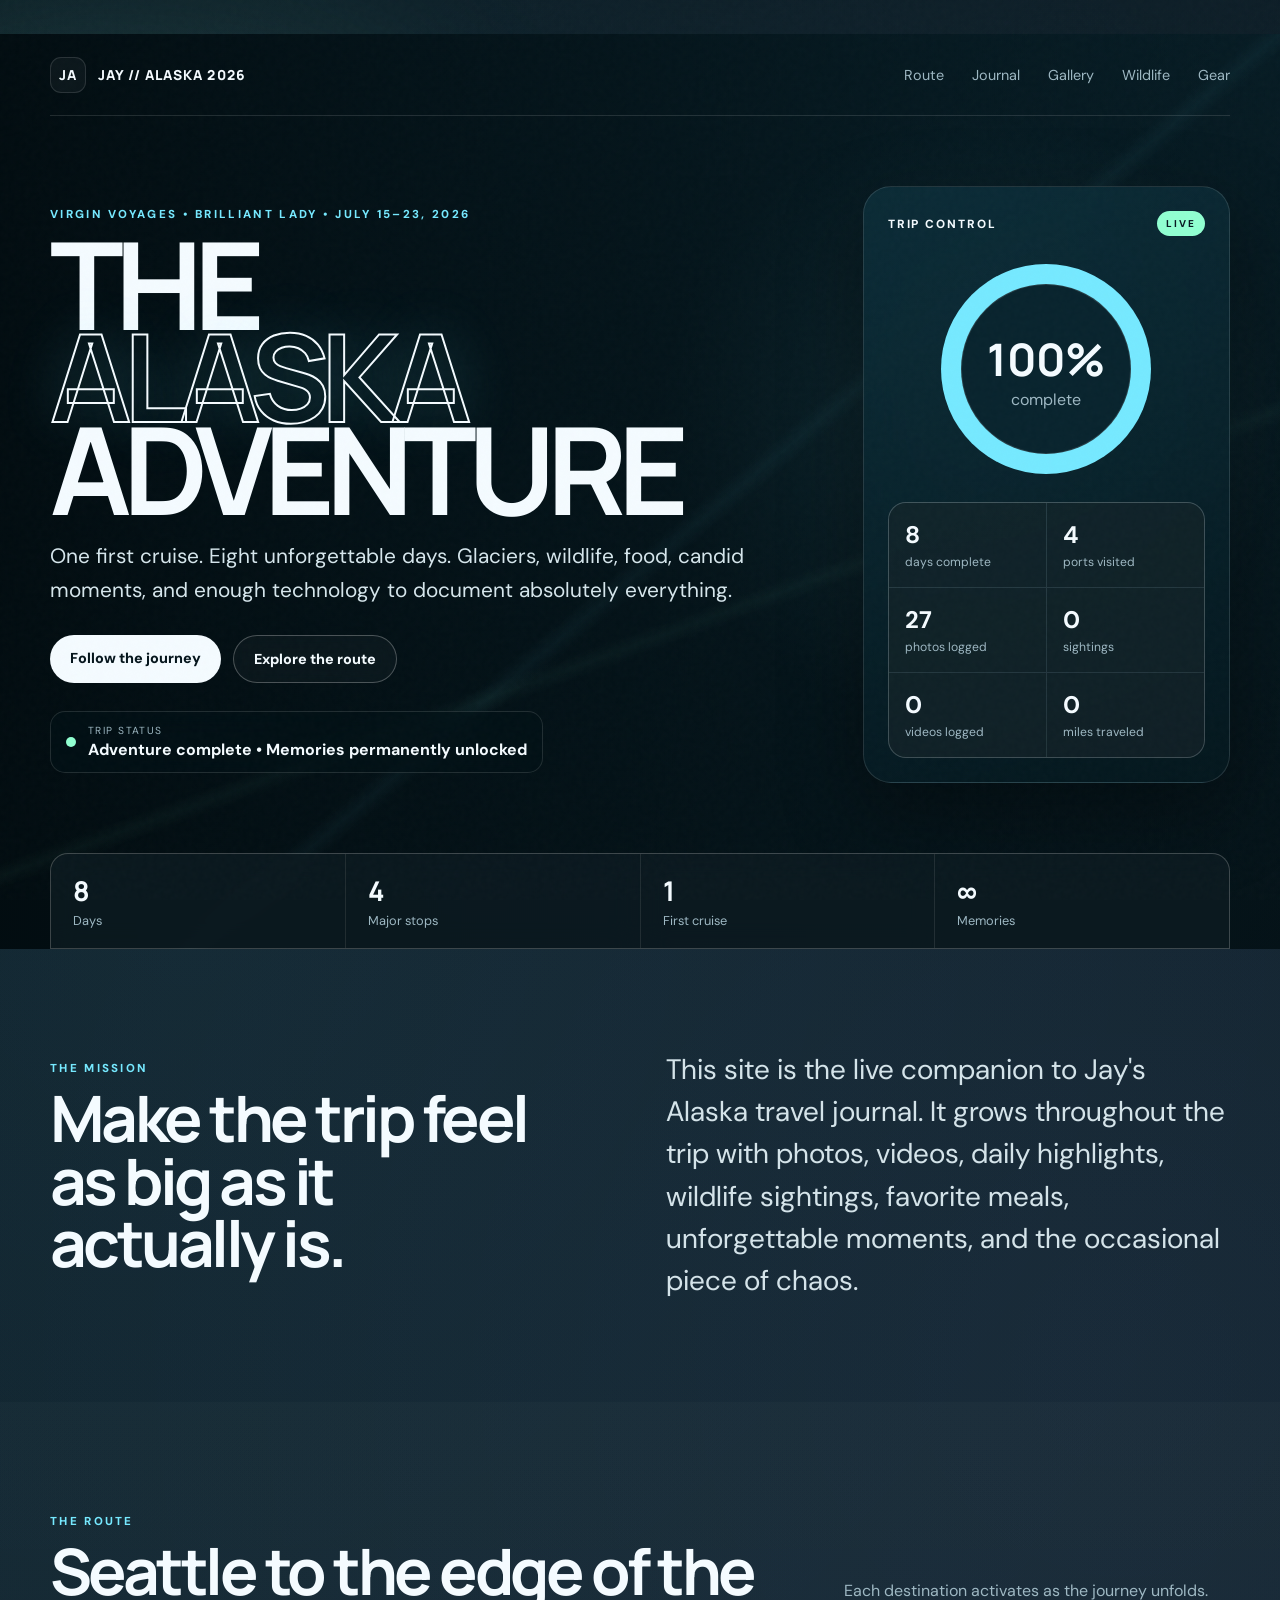
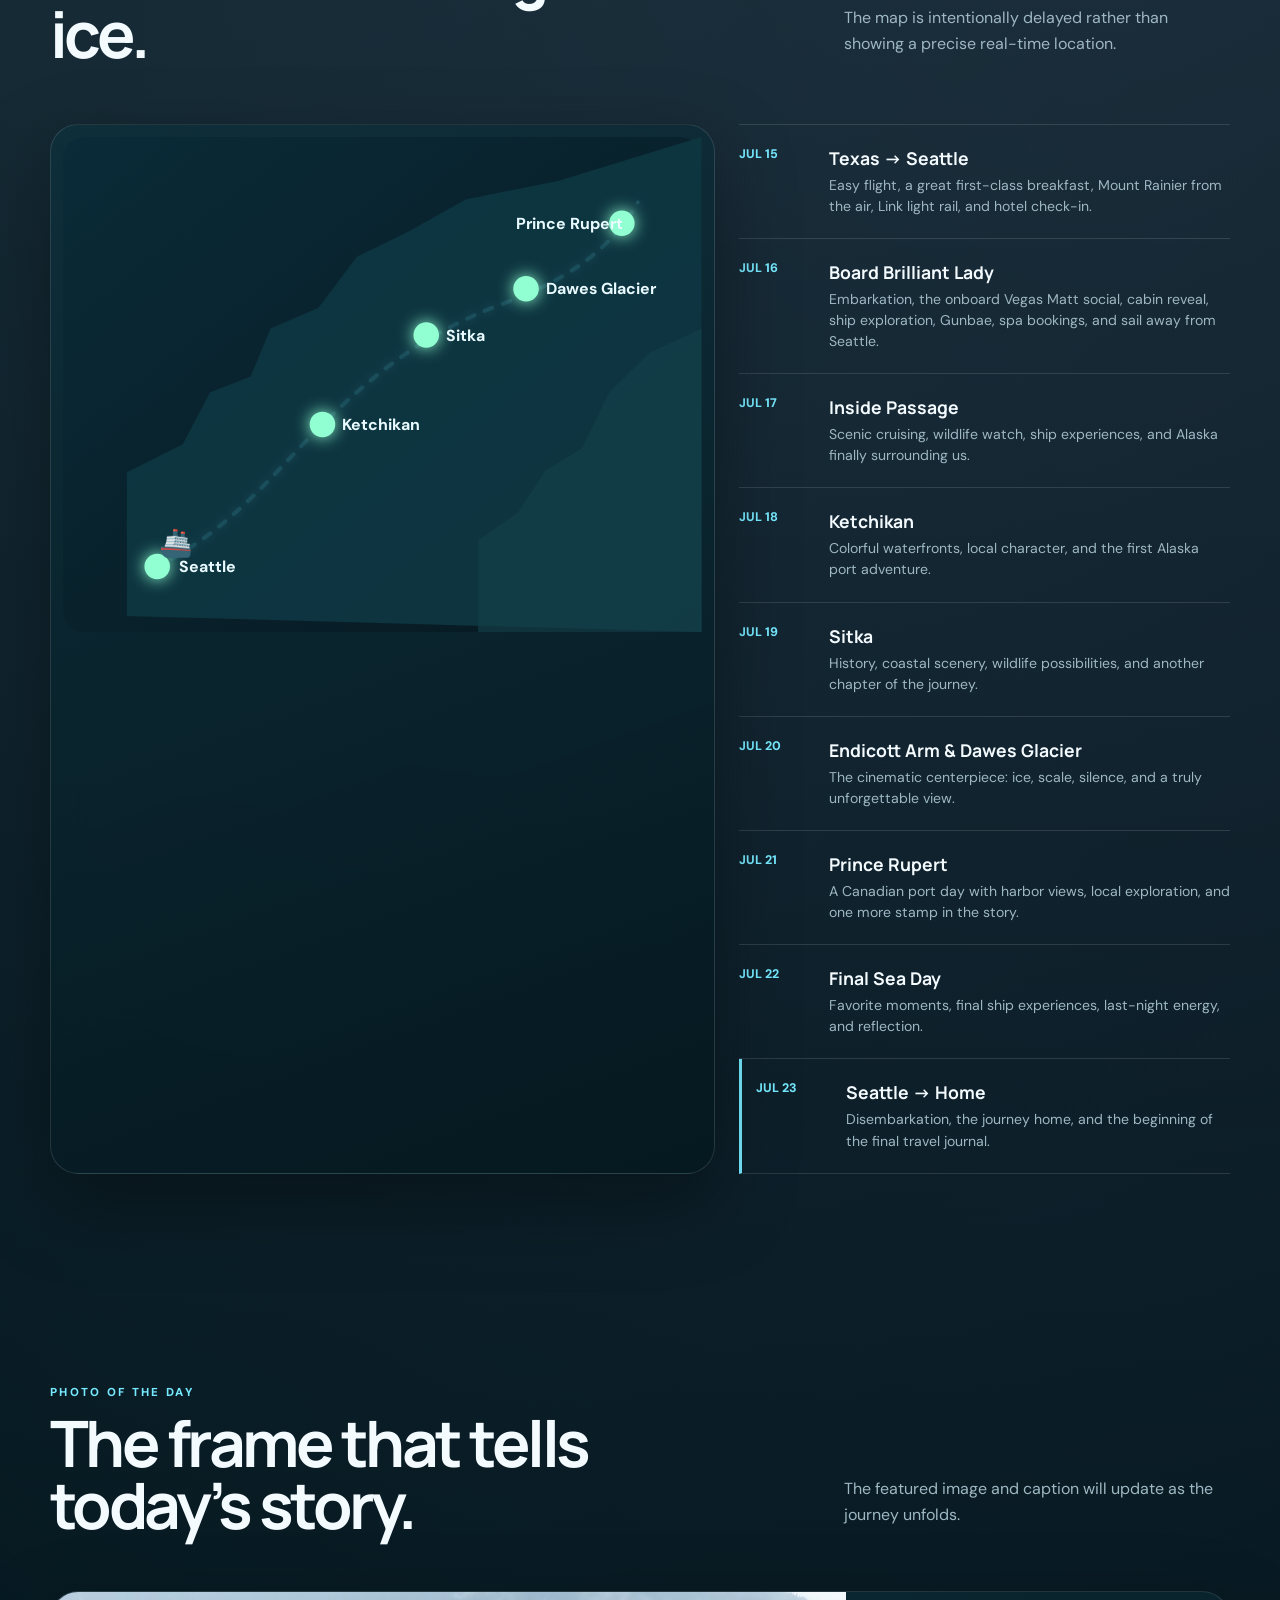
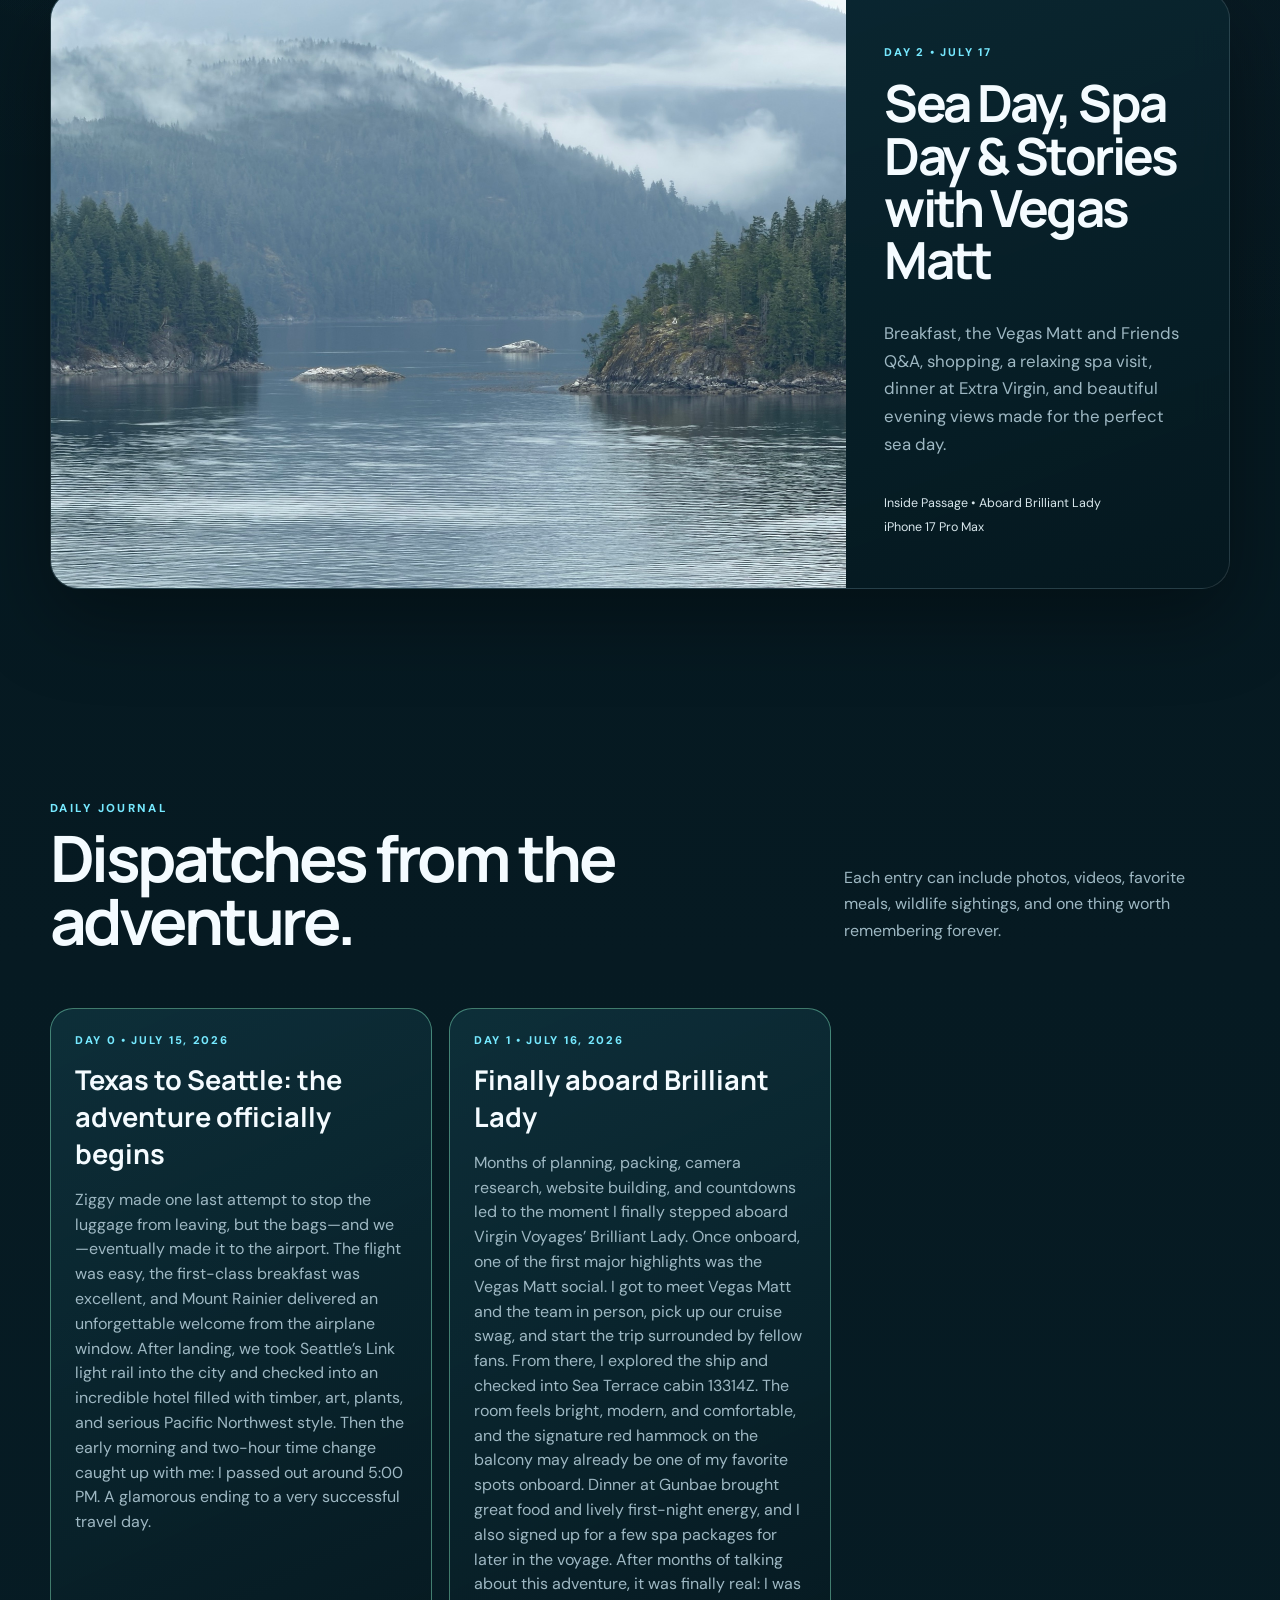
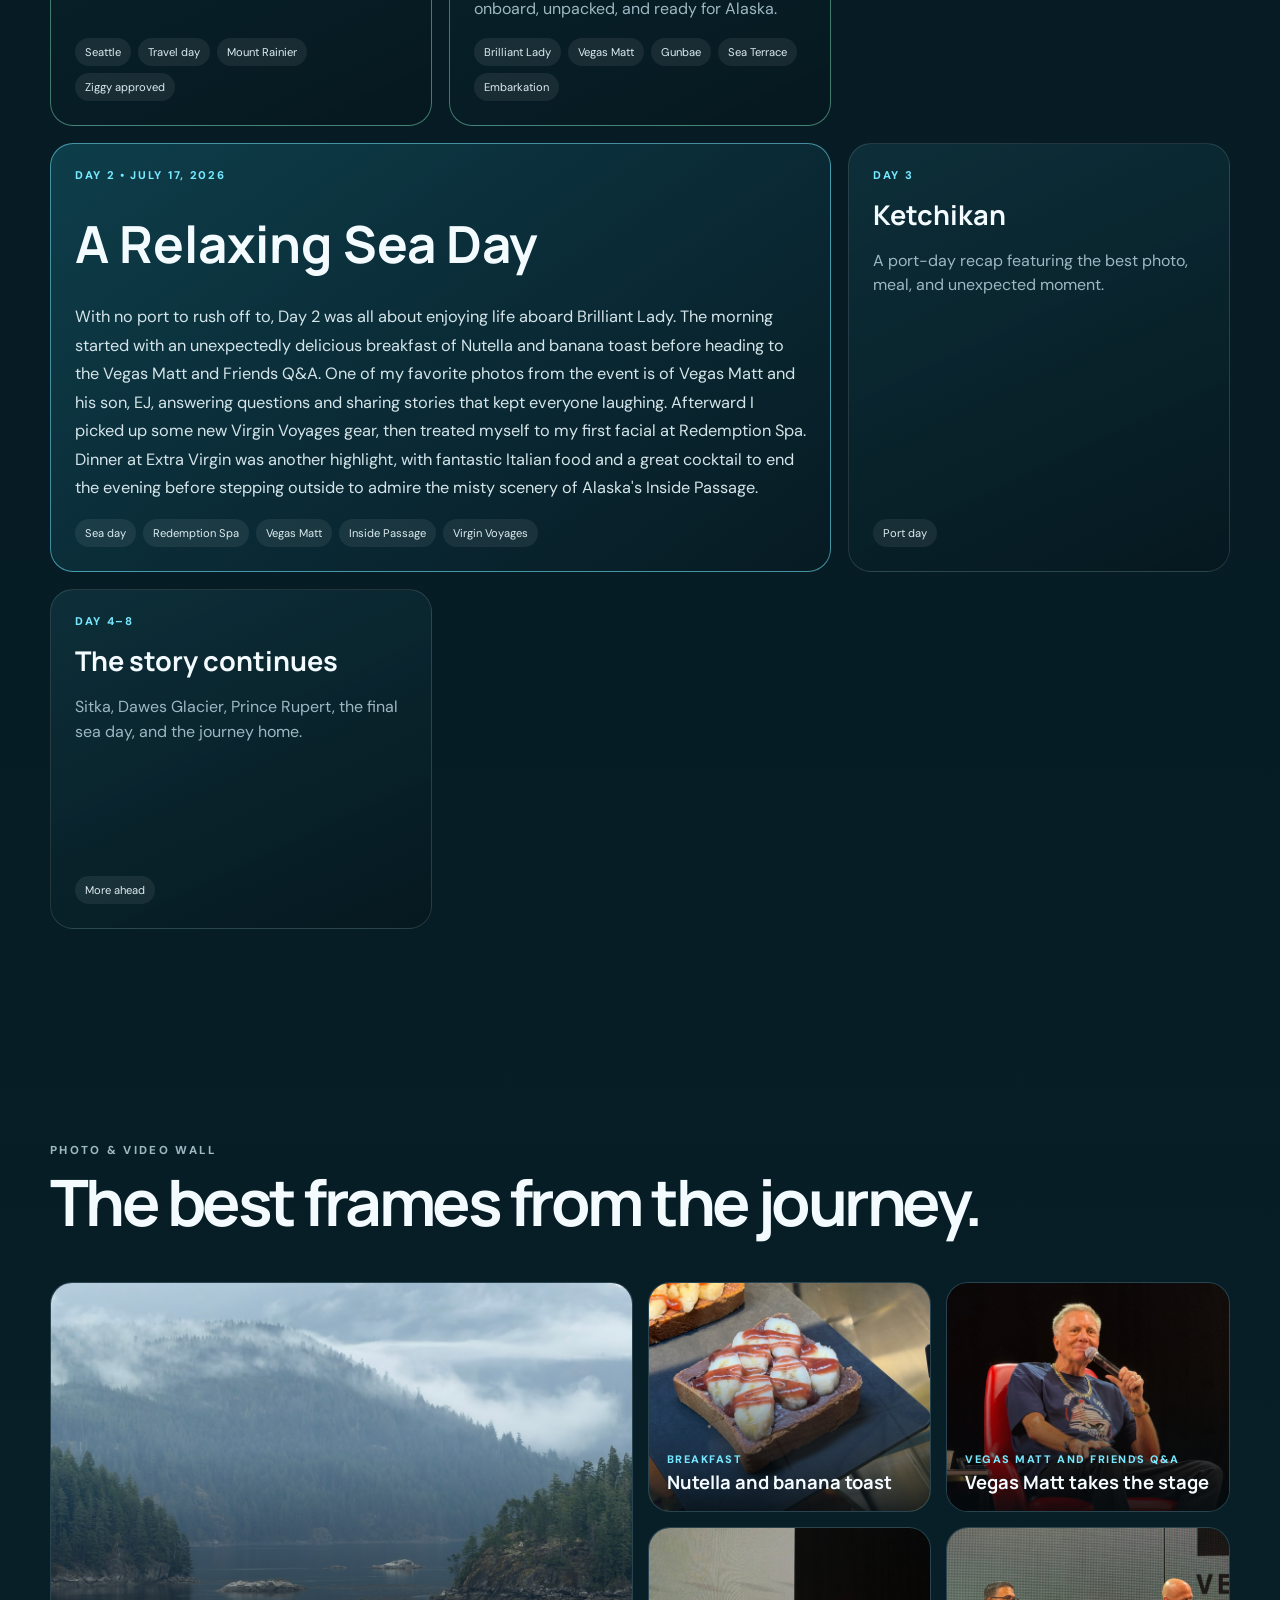
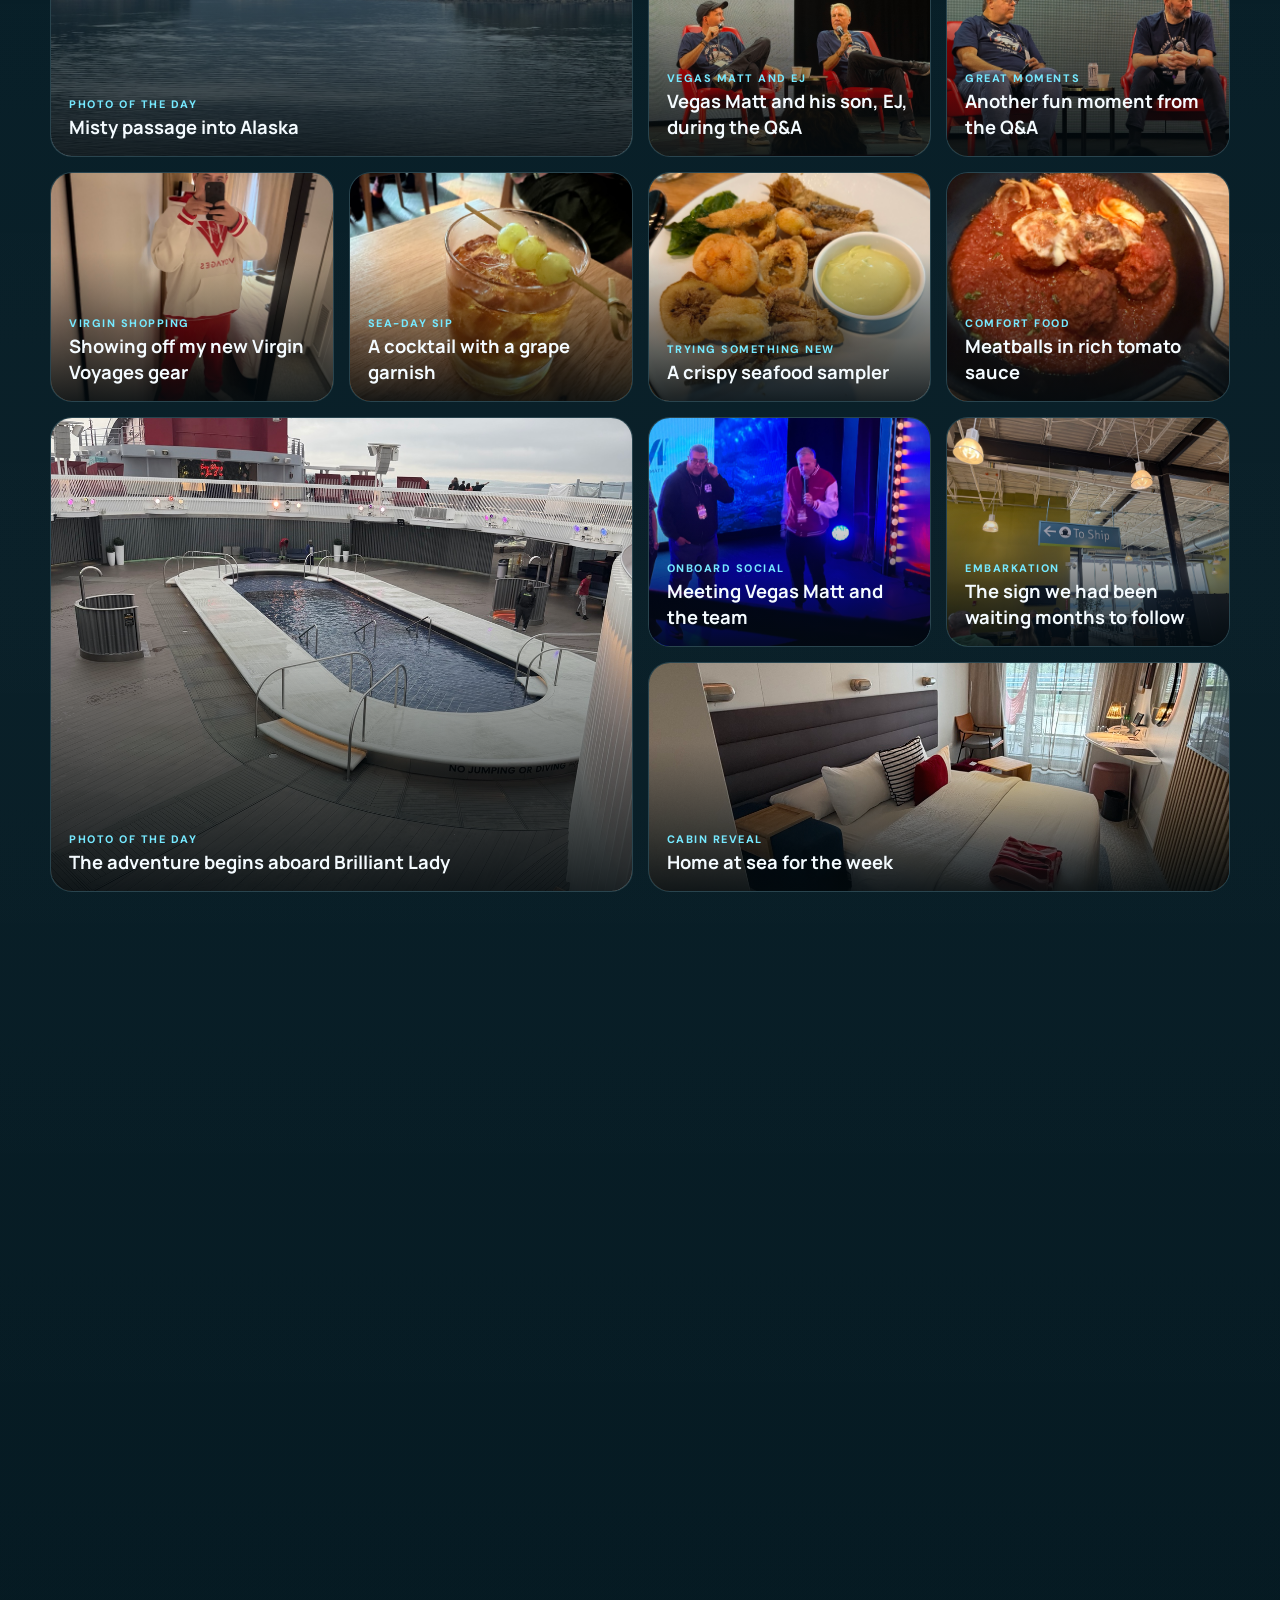
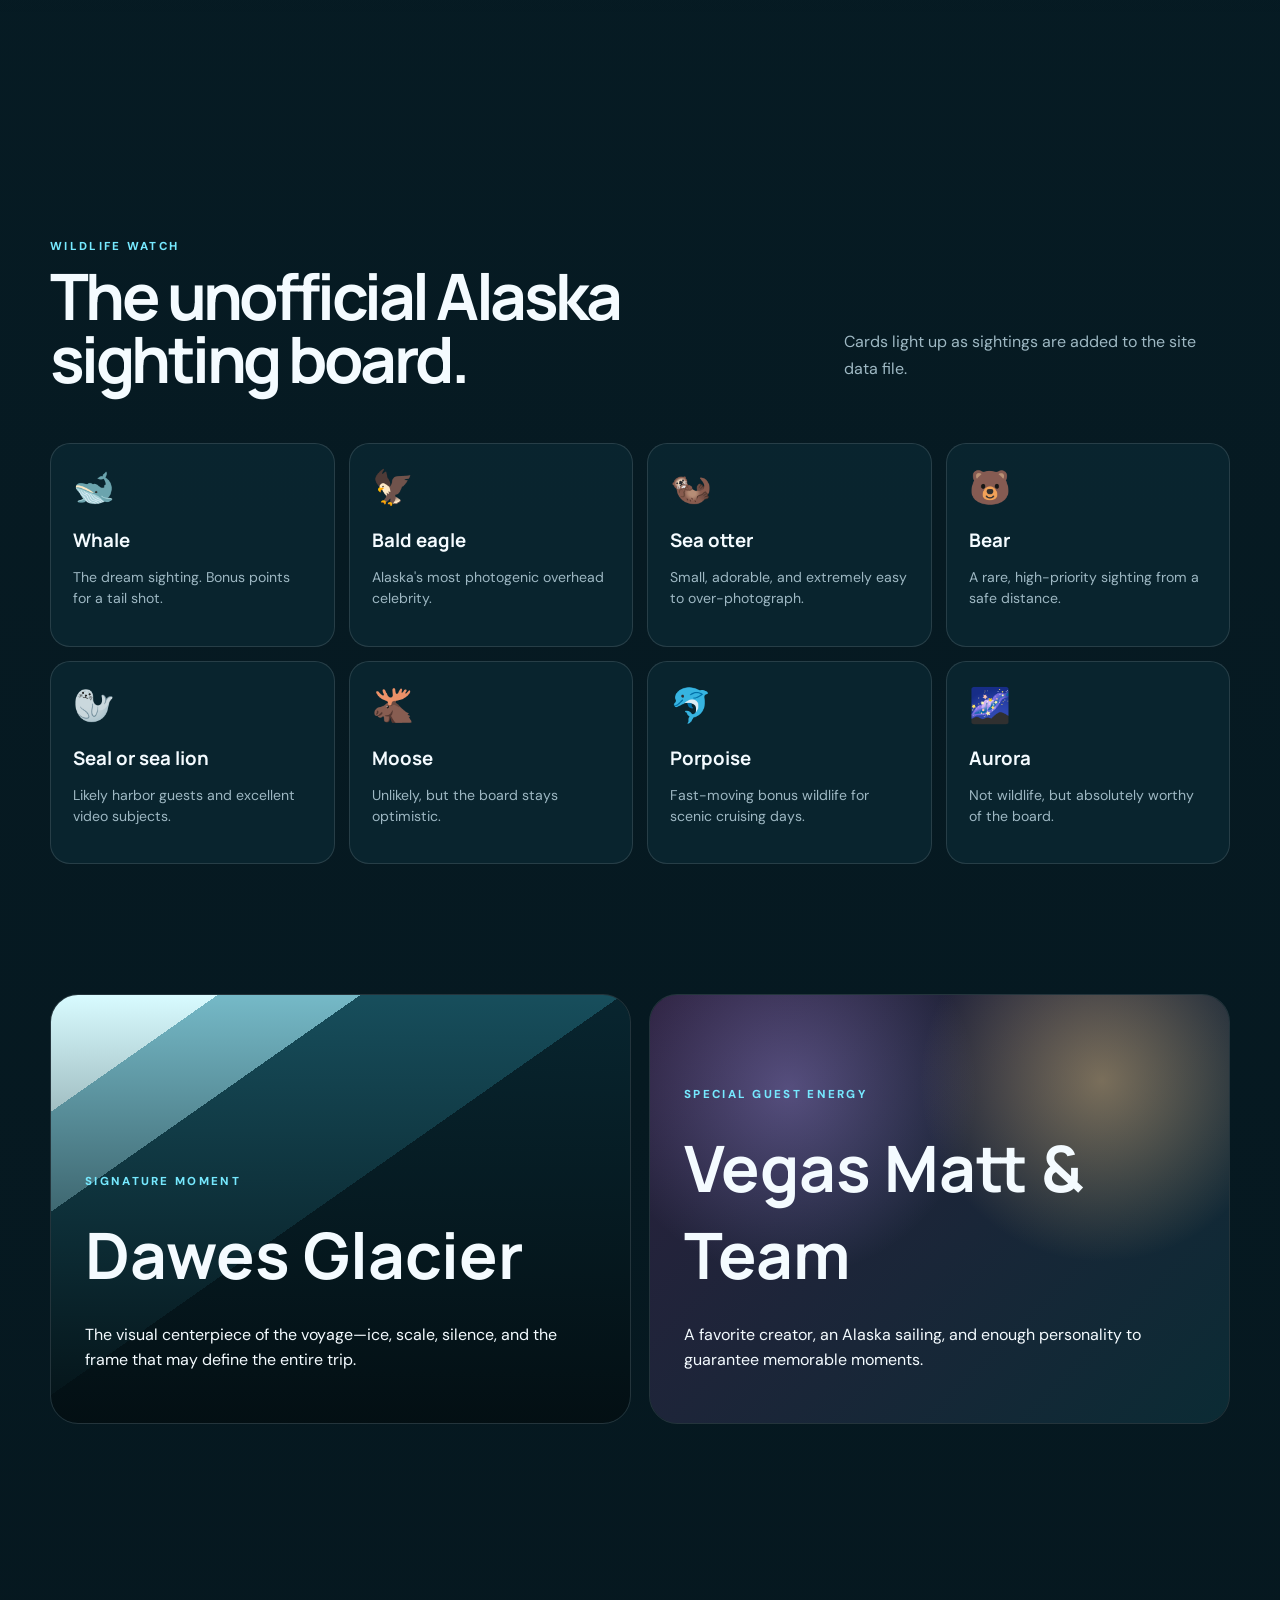
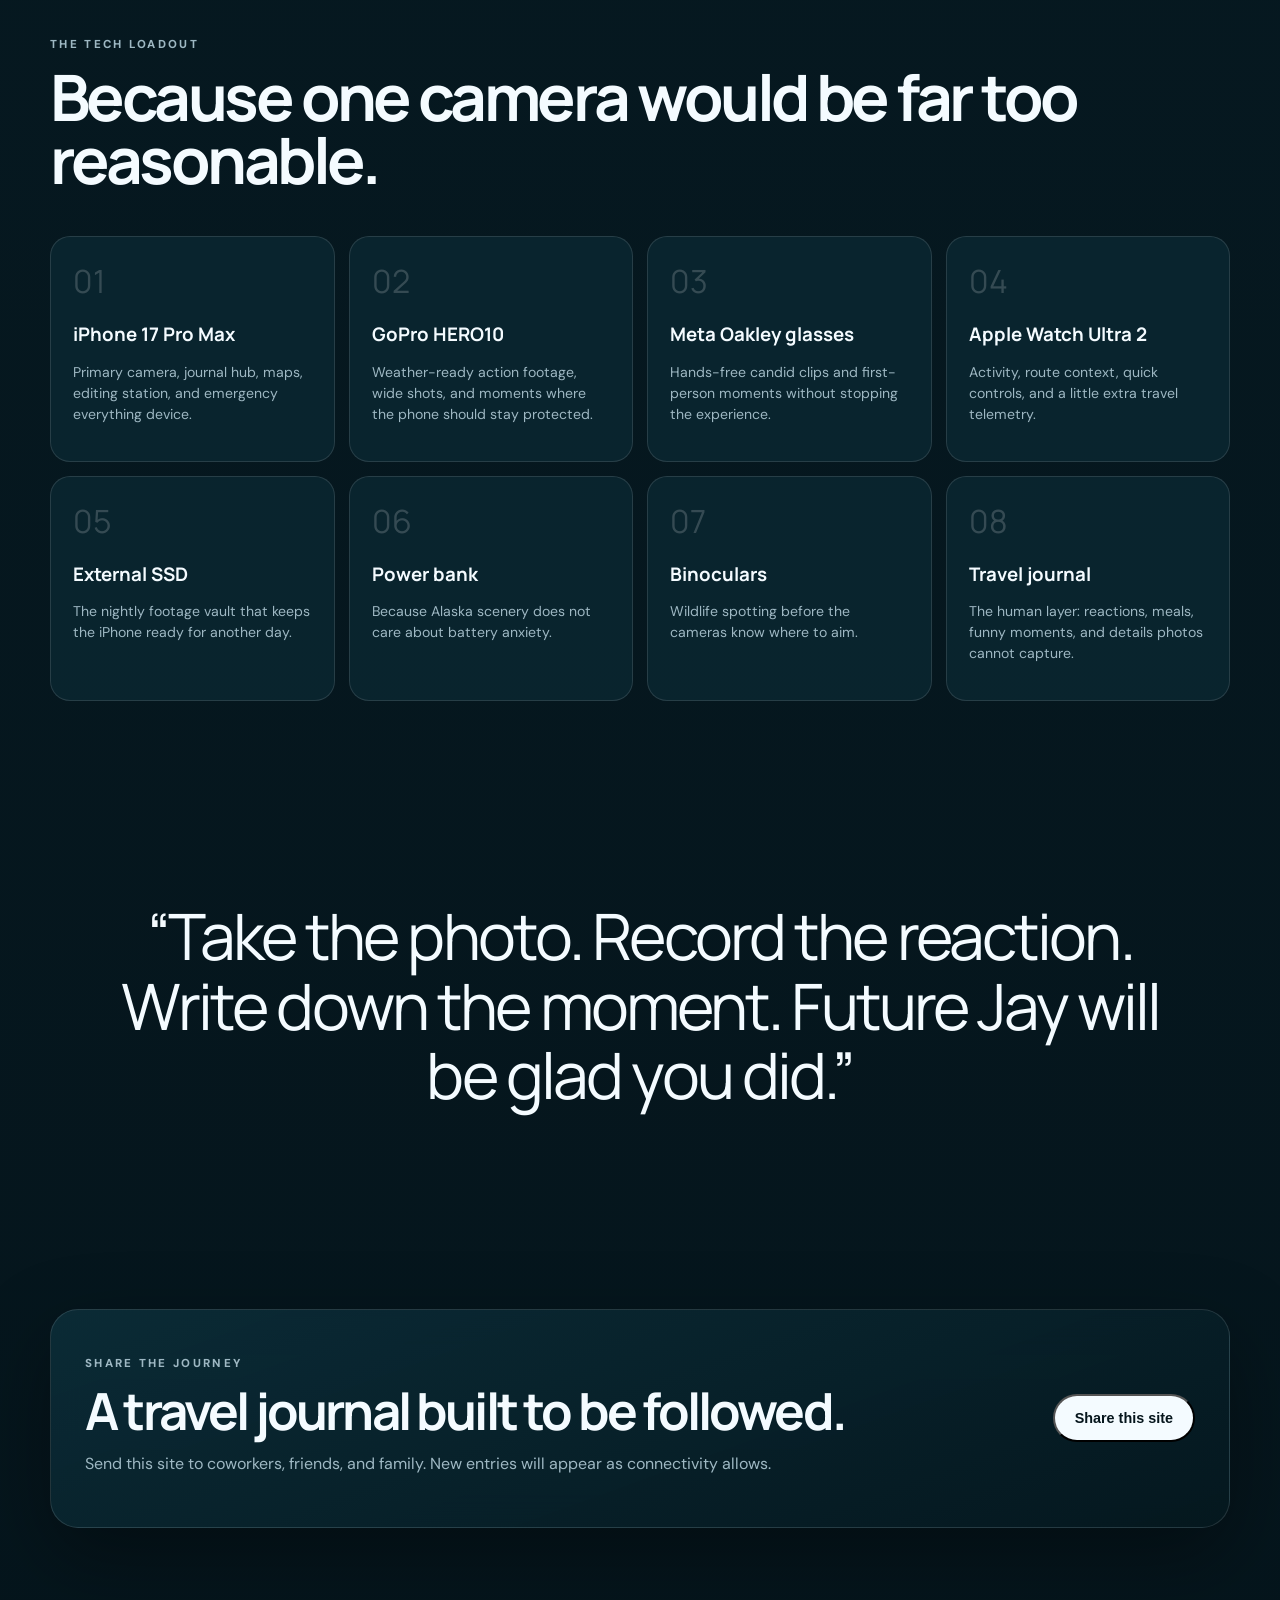
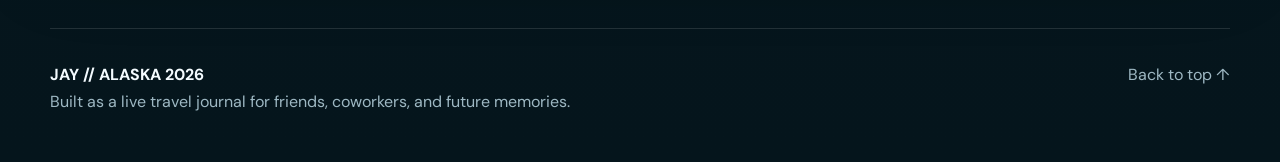
==== commit 3f00df6f: "Add files via upload" ====
--- a/index.html
+++ b/index.html
@@ -8,8 +8,13 @@
   <meta property="og:title" content="Jay's Alaska Adventure 2026">
   <meta property="og:description" content="A live professional travel journal featuring daily stories, photography, wildlife, and the journey aboard Brilliant Lady.">
   <meta property="og:type" content="website">
+  <meta property="og:image" content="https://jdisimoni.github.io/alaska-expedition-2026/assets/photos/day2-inside-passage.jpg">
   <meta name="twitter:card" content="summary_large_image">
   <title>Jay's Alaska Adventure 2026</title>
+  <link rel="icon" href="favicon.ico" sizes="any">
+  <link rel="icon" type="image/png" sizes="32x32" href="assets/favicon-32.png">
+  <link rel="icon" type="image/png" sizes="16x16" href="assets/favicon-16.png">
+  <link rel="apple-touch-icon" sizes="180x180" href="assets/apple-touch-icon.png">
   <link rel="preconnect" href="https://fonts.googleapis.com">
   <link rel="preconnect" href="https://fonts.gstatic.com" crossorigin>
   <link href="https://fonts.googleapis.com/css2?family=DM+Sans:wght@400;500;600;700&family=Manrope:wght@500;600;700;800&display=swap" rel="stylesheet">
@@ -195,28 +200,7 @@
           <p class="kicker">PHOTO & VIDEO WALL</p>
           <h2>The best frames from the journey.</h2>
         </div>
-        <div class="gallery-grid" id="gallery-grid">
-          <article class="gallery-card feature-photo">
-            <div class="placeholder-art glacier-art"></div>
-            <div class="gallery-caption"><span>Signature moment</span><strong>Dawes Glacier</strong></div>
-          </article>
-          <article class="gallery-card">
-            <div class="placeholder-art whale-art"></div>
-            <div class="gallery-caption"><span>Wildlife watch</span><strong>Whale sighting</strong></div>
-          </article>
-          <article class="gallery-card">
-            <div class="placeholder-art ship-art"></div>
-            <div class="gallery-caption"><span>On board</span><strong>Brilliant Lady</strong></div>
-          </article>
-          <article class="gallery-card">
-            <div class="placeholder-art port-art"></div>
-            <div class="gallery-caption"><span>Port day</span><strong>Ketchikan color</strong></div>
-          </article>
-          <article class="gallery-card video-card">
-            <div class="video-icon">▶</div>
-            <div class="gallery-caption"><span>Video diary</span><strong>Daily highlight reel</strong></div>
-          </article>
-        </div>
+        <div class="gallery-grid" id="gallery-grid"></div>
       </div>
     </section>
 
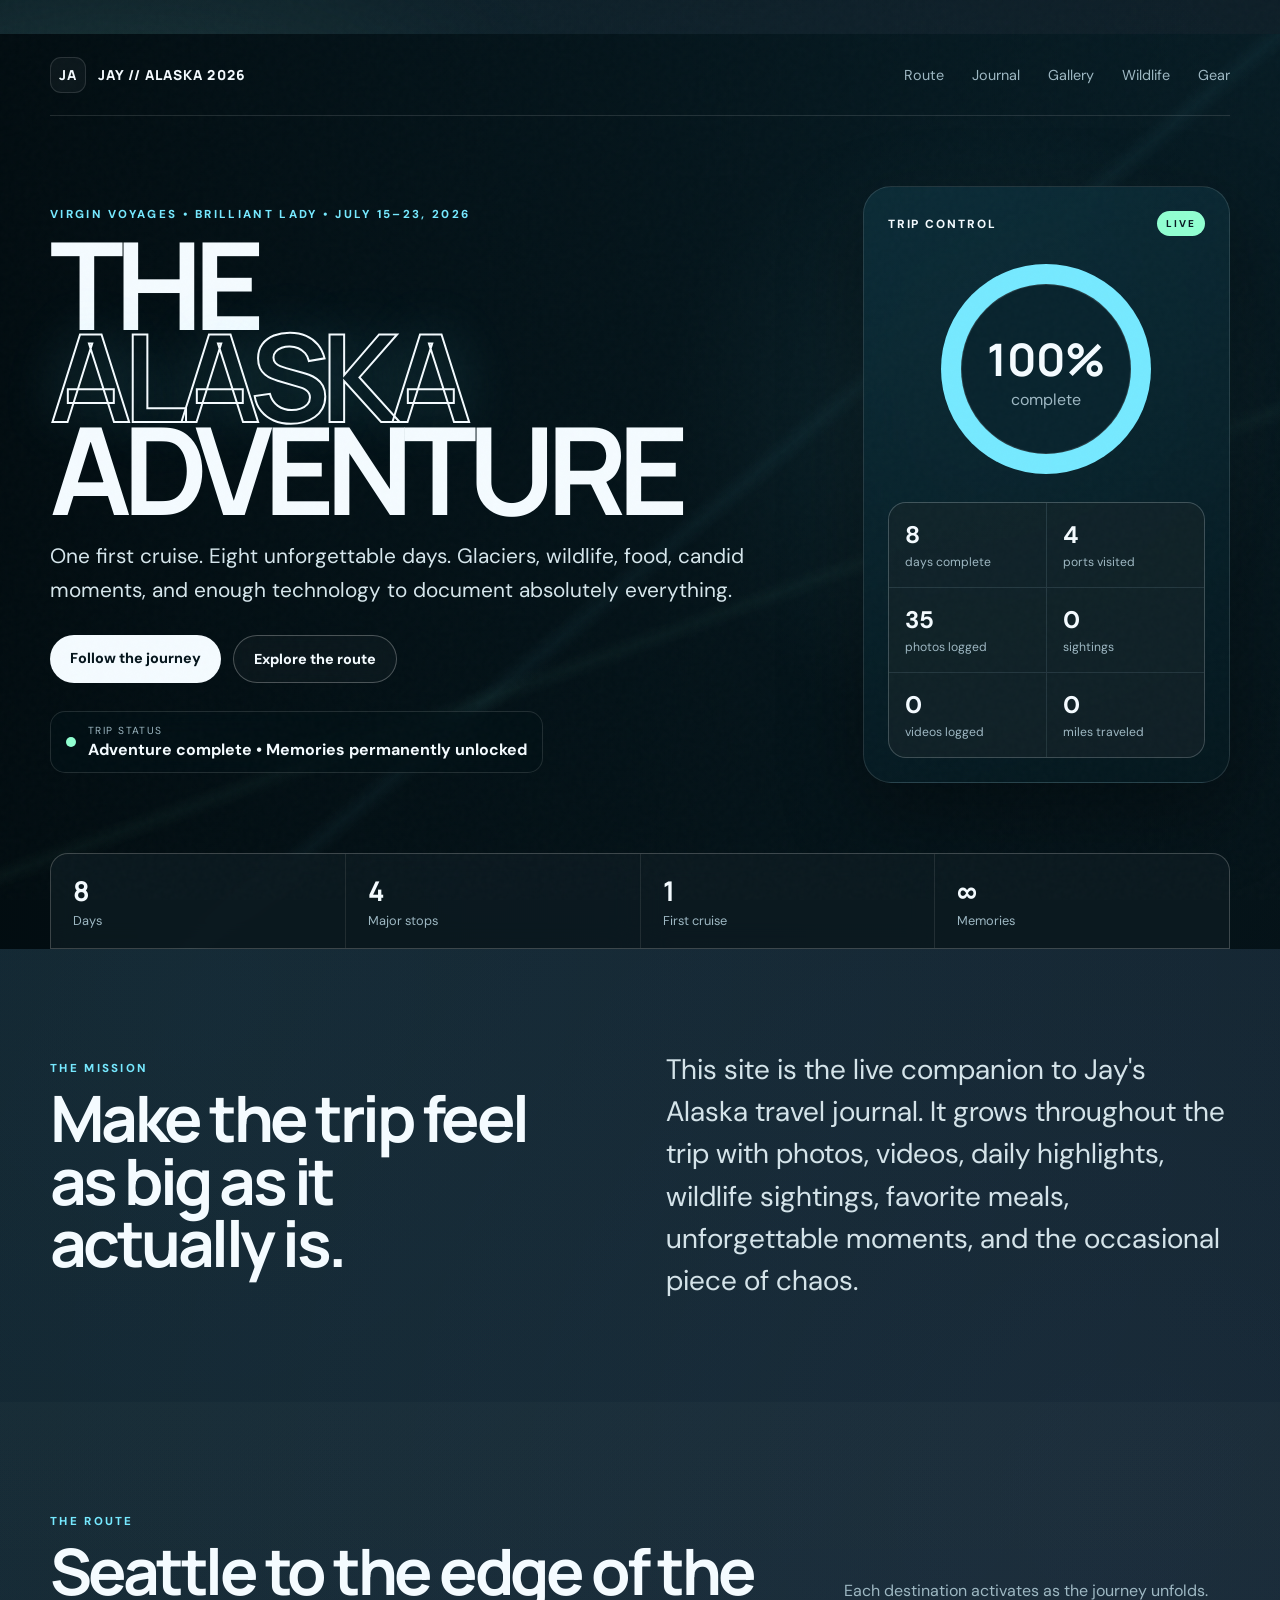
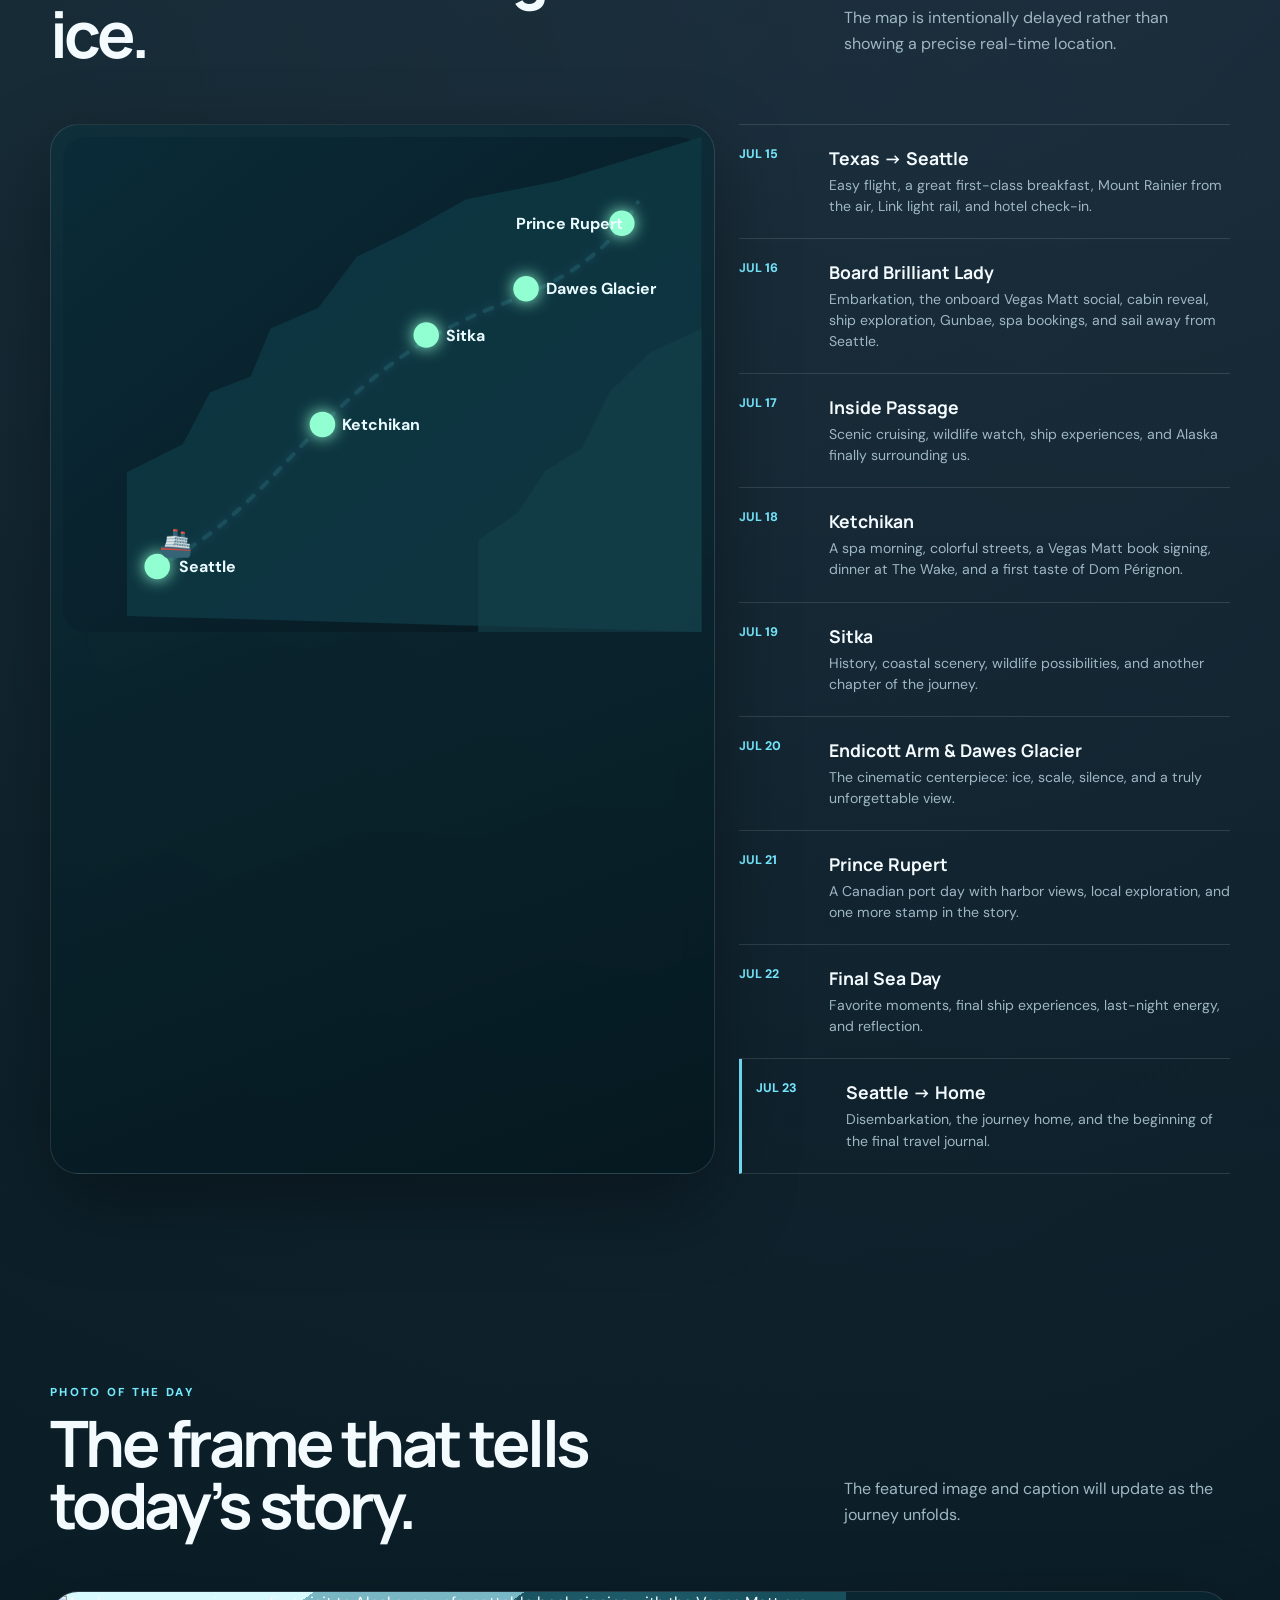
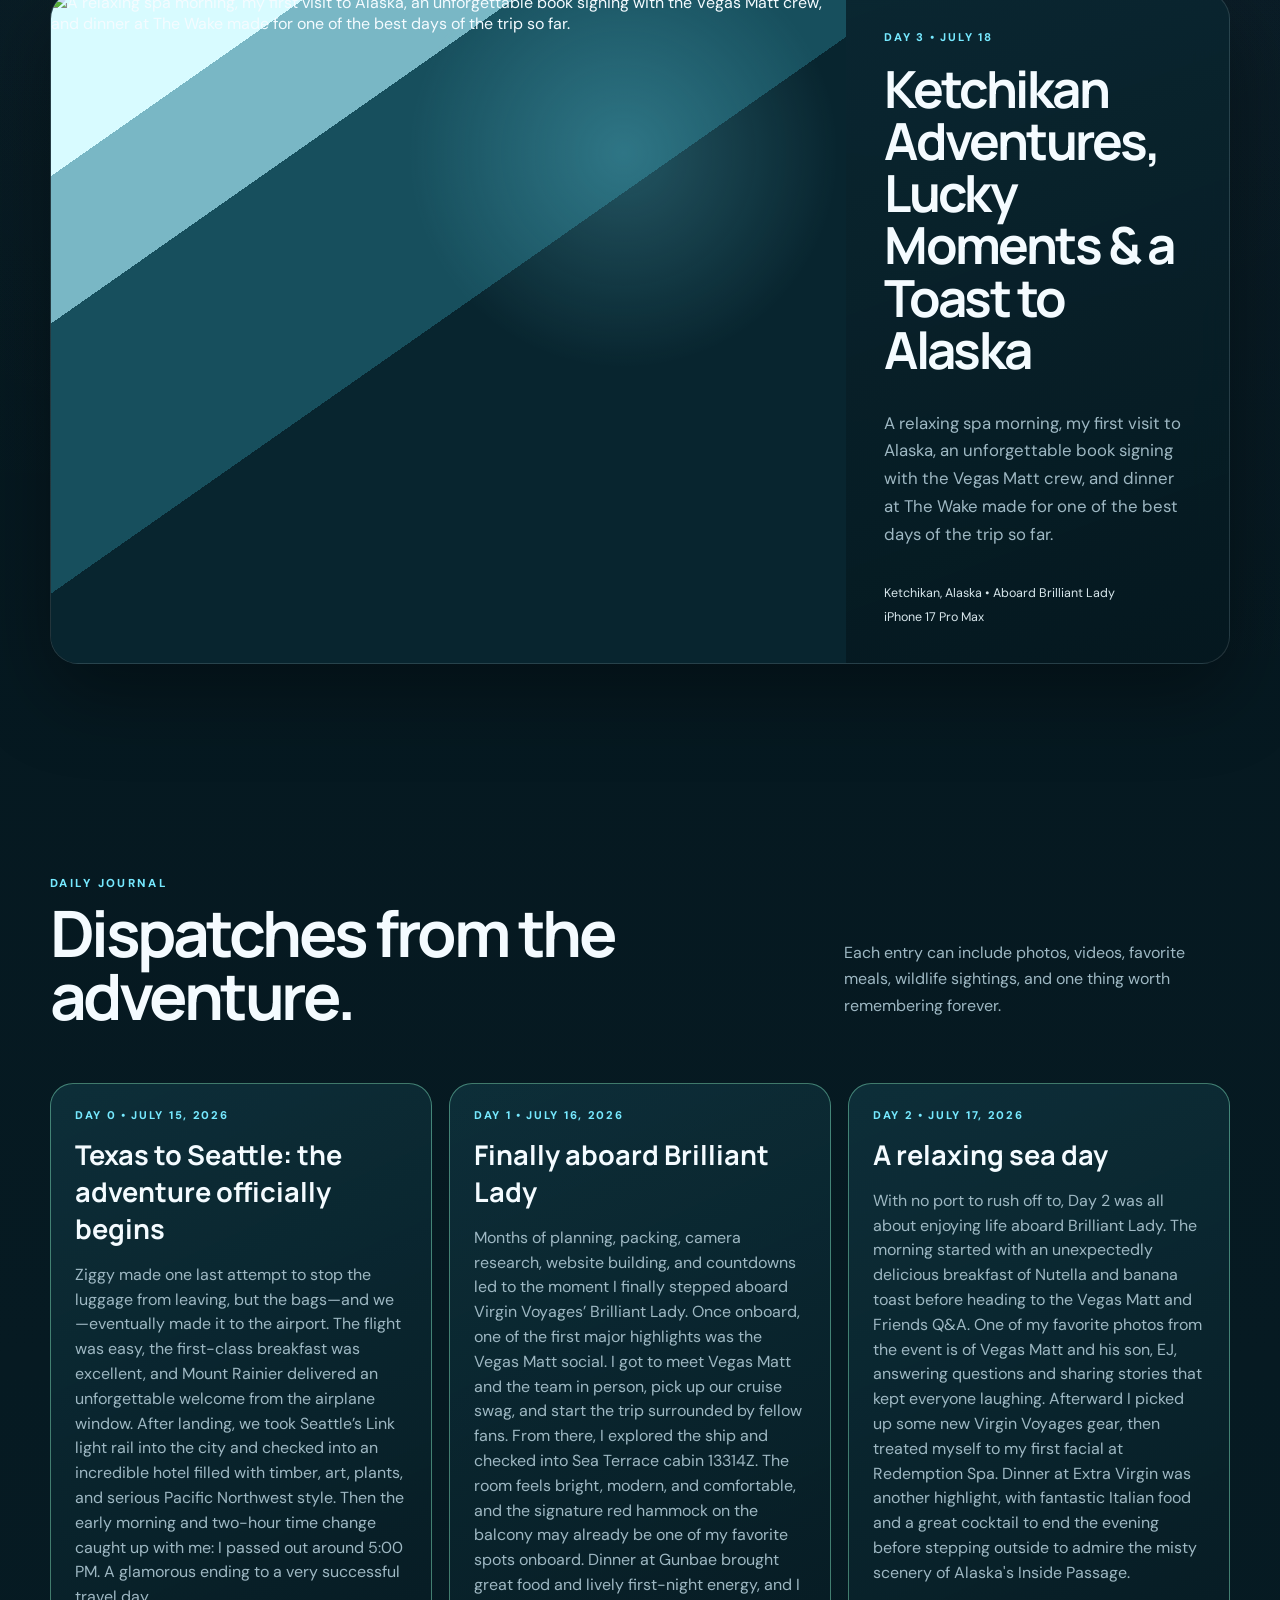
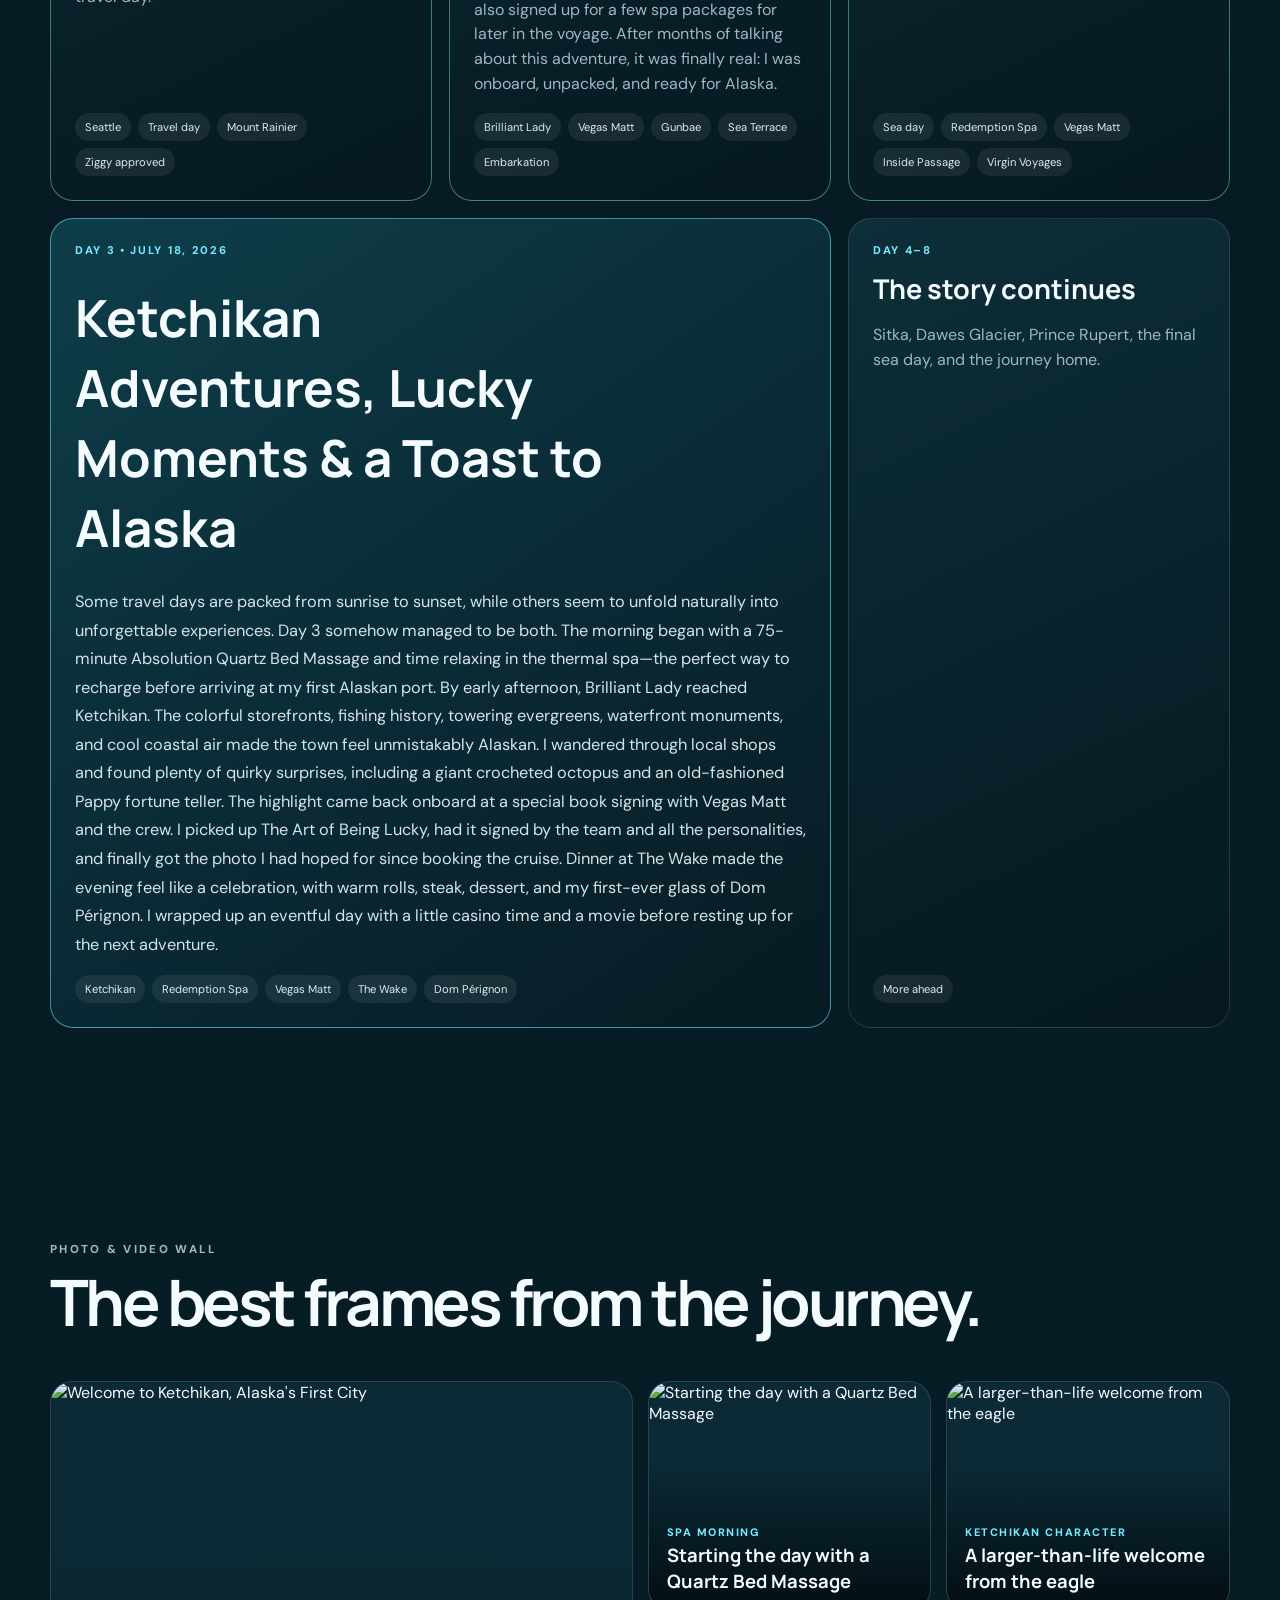
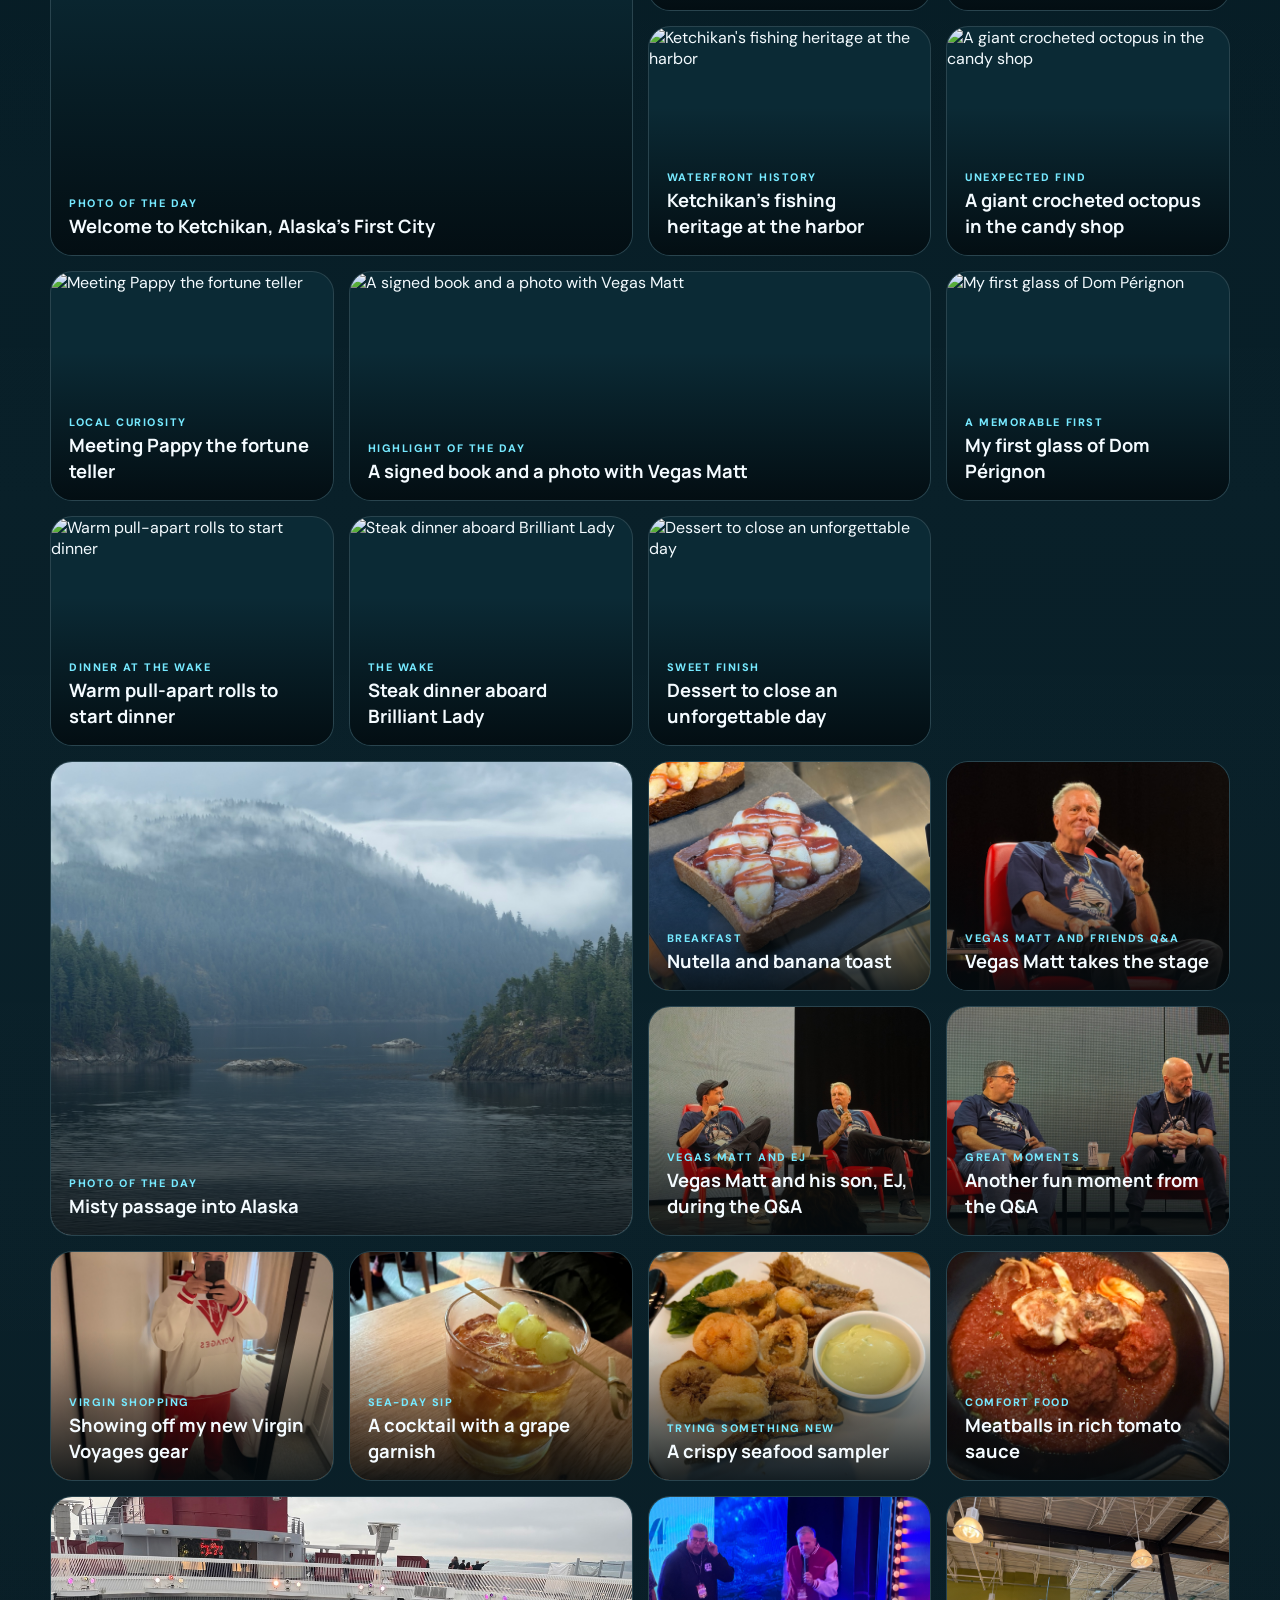
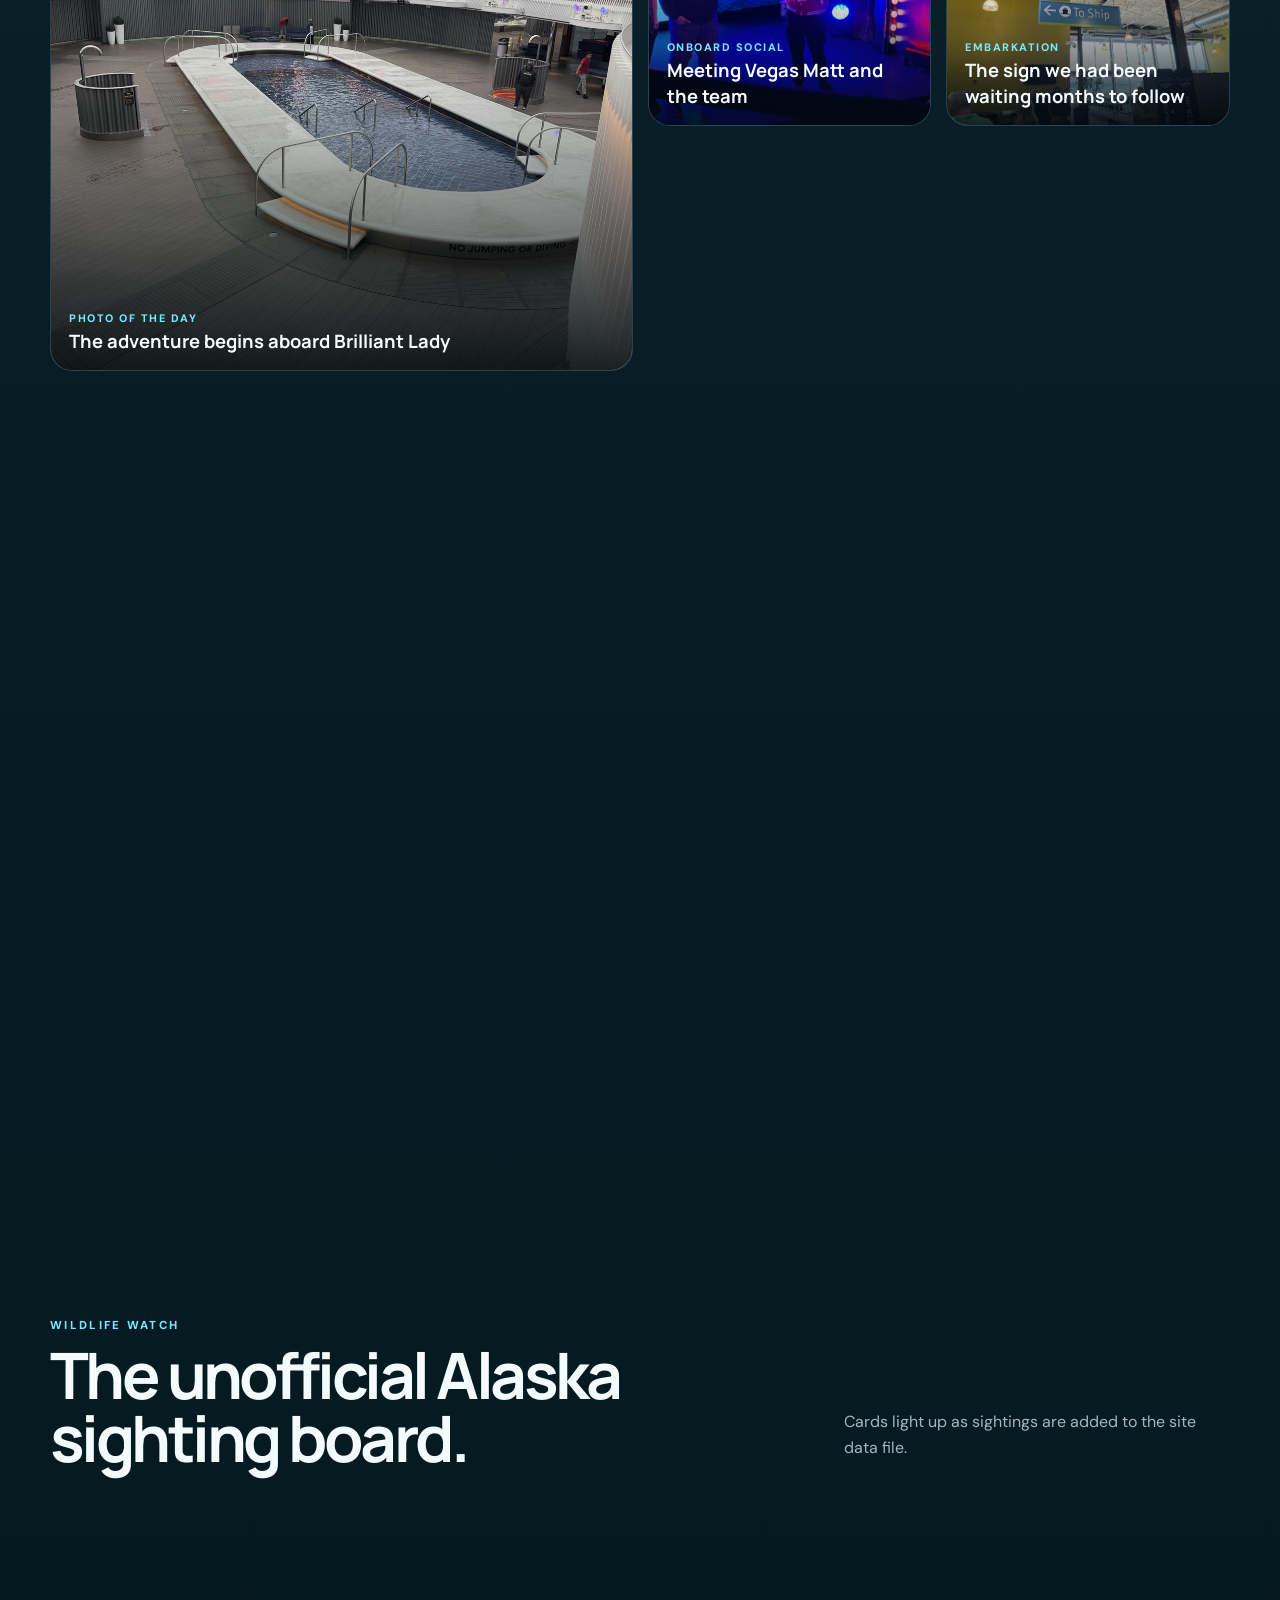
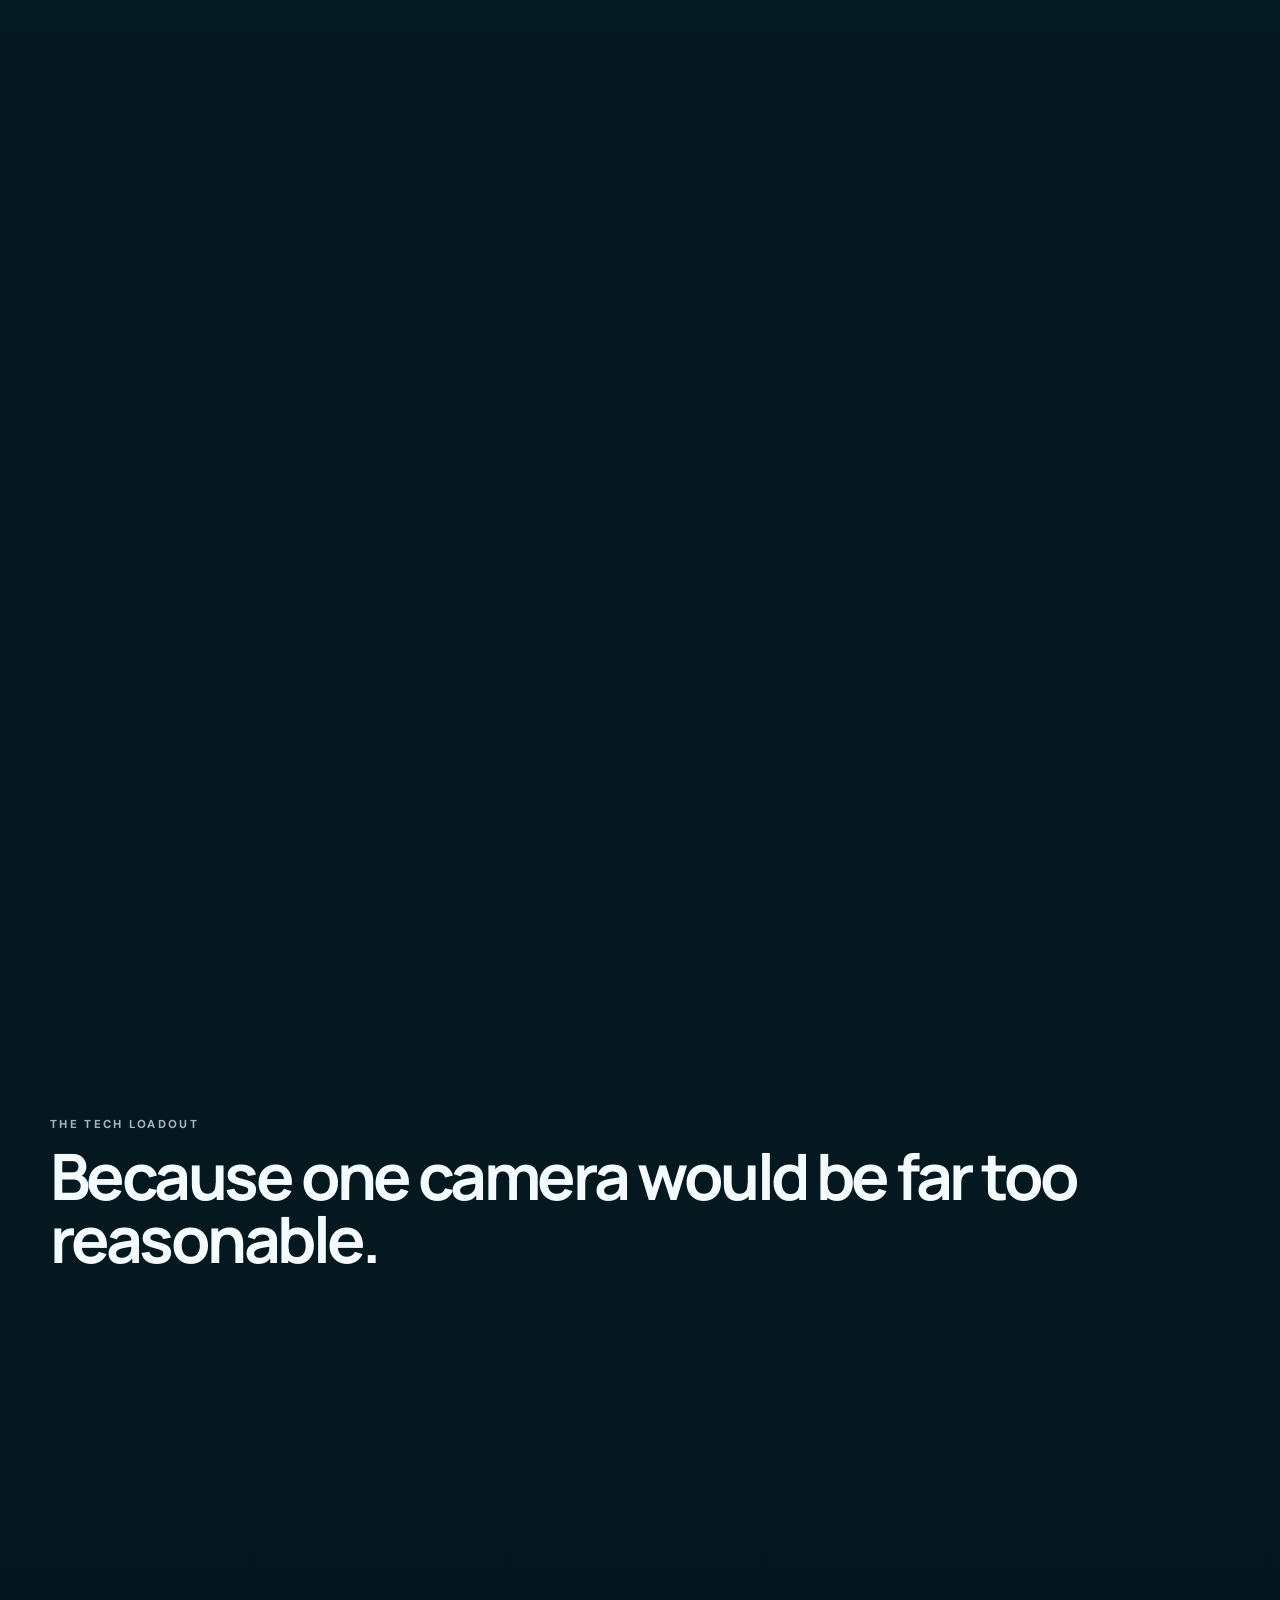
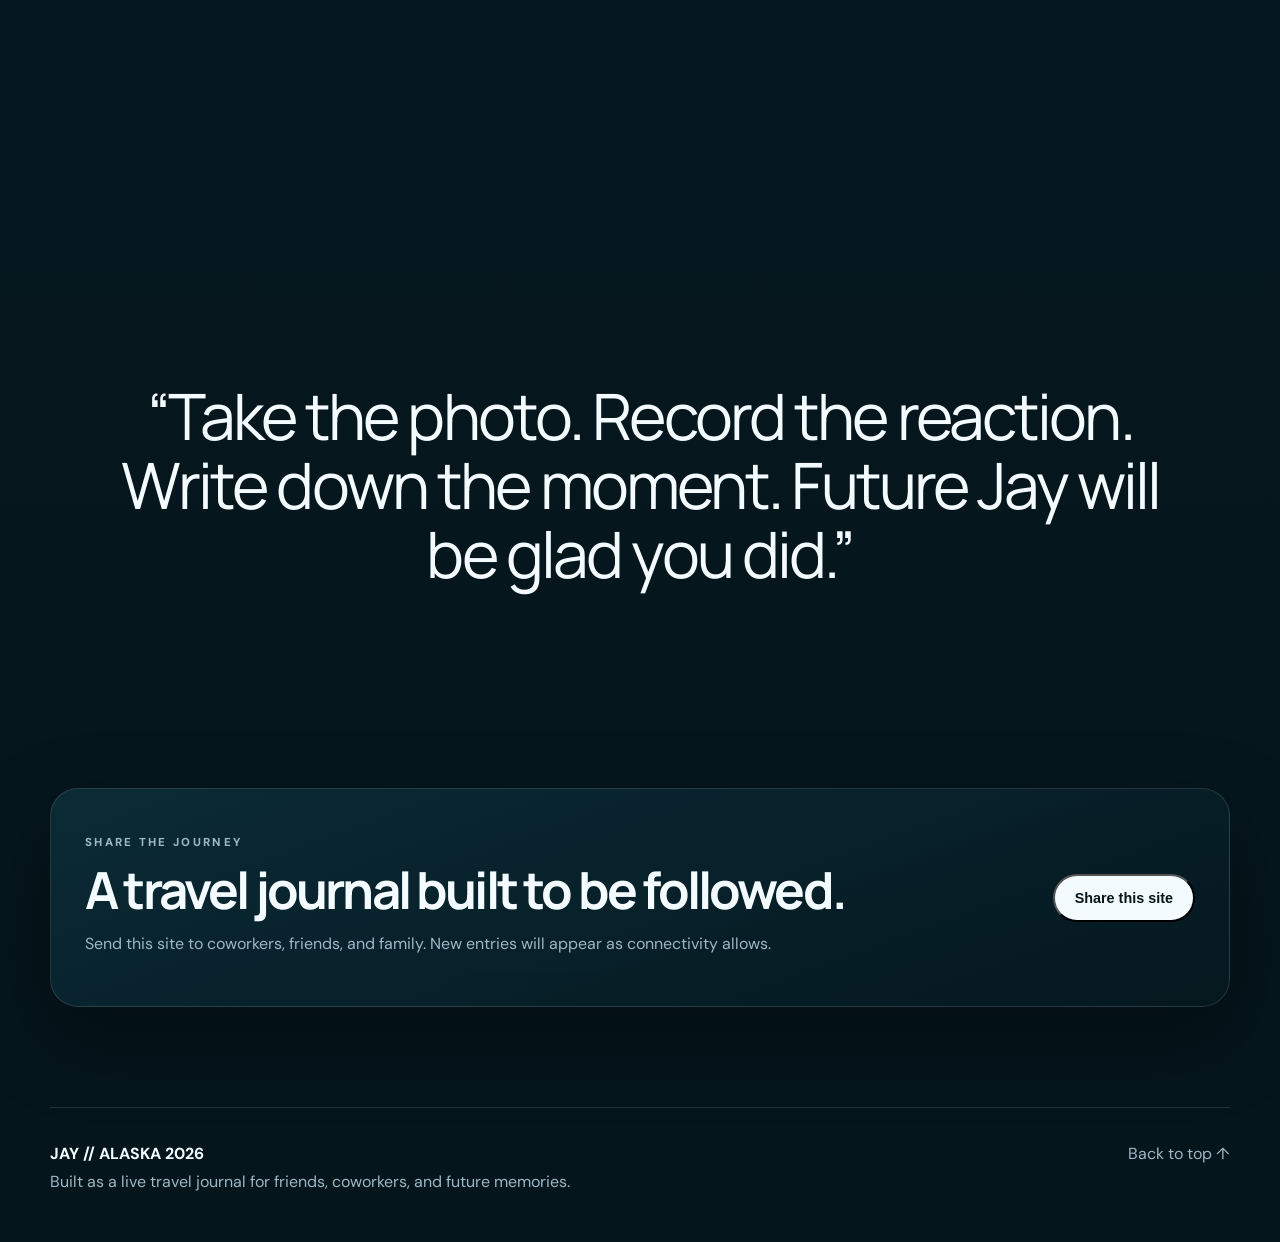
==== commit a4b2c73e: "Add files via upload" ====
--- a/index.html
+++ b/index.html
@@ -18,7 +18,7 @@
   <link rel="preconnect" href="https://fonts.googleapis.com">
   <link rel="preconnect" href="https://fonts.gstatic.com" crossorigin>
   <link href="https://fonts.googleapis.com/css2?family=DM+Sans:wght@400;500;600;700&family=Manrope:wght@500;600;700;800&display=swap" rel="stylesheet">
-  <link rel="stylesheet" href="assets/styles.css?v=12">
+  <link rel="stylesheet" href="assets/styles.css?v=13">
   <link rel="stylesheet" href="assets/enhancements.css?v=2">
 </head>
 <body>
@@ -283,8 +283,8 @@
     }
   </script>
 
-  <script src="assets/data.js?v=12"></script>
-  <script src="assets/script.js?v=12"></script>
+  <script src="assets/data.js?v=13"></script>
+  <script src="assets/script.js?v=13"></script>
   <script src="assets/enhancements.js?v=2"></script>
 </body>
 </html>
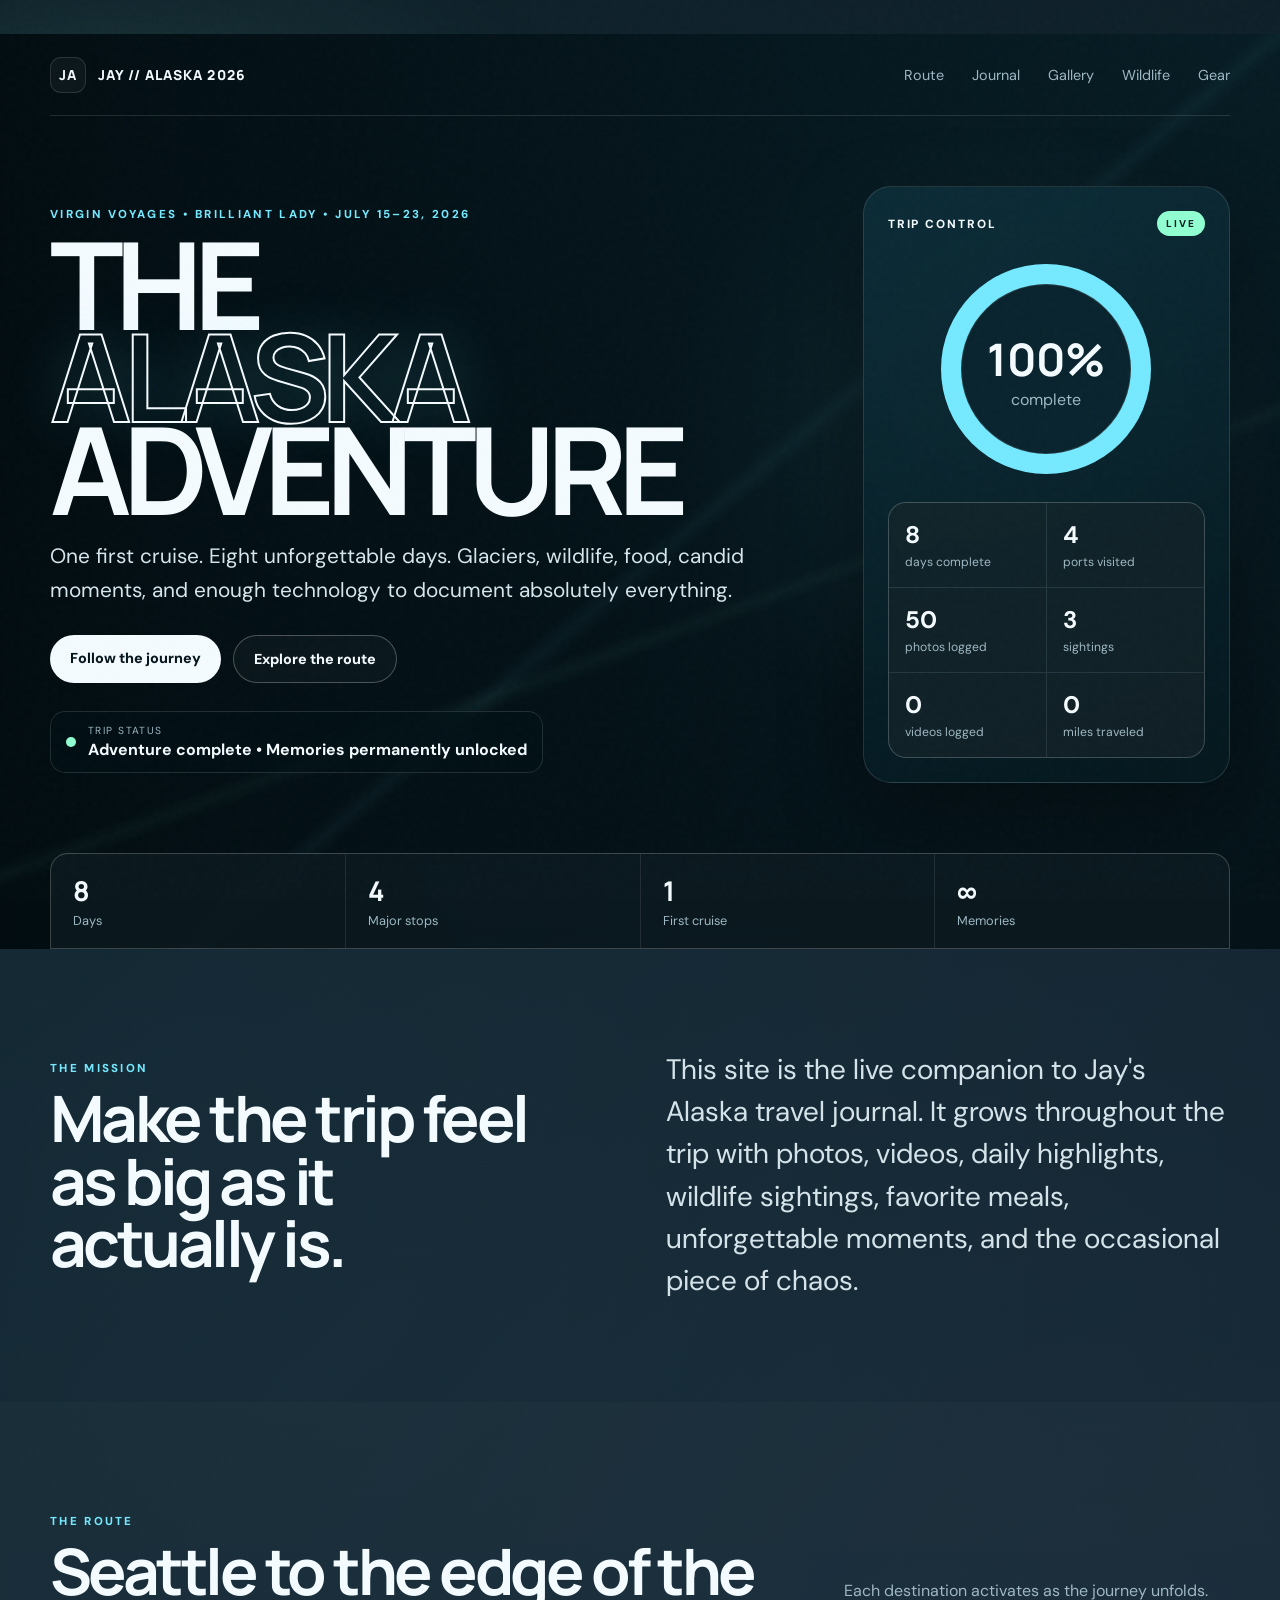
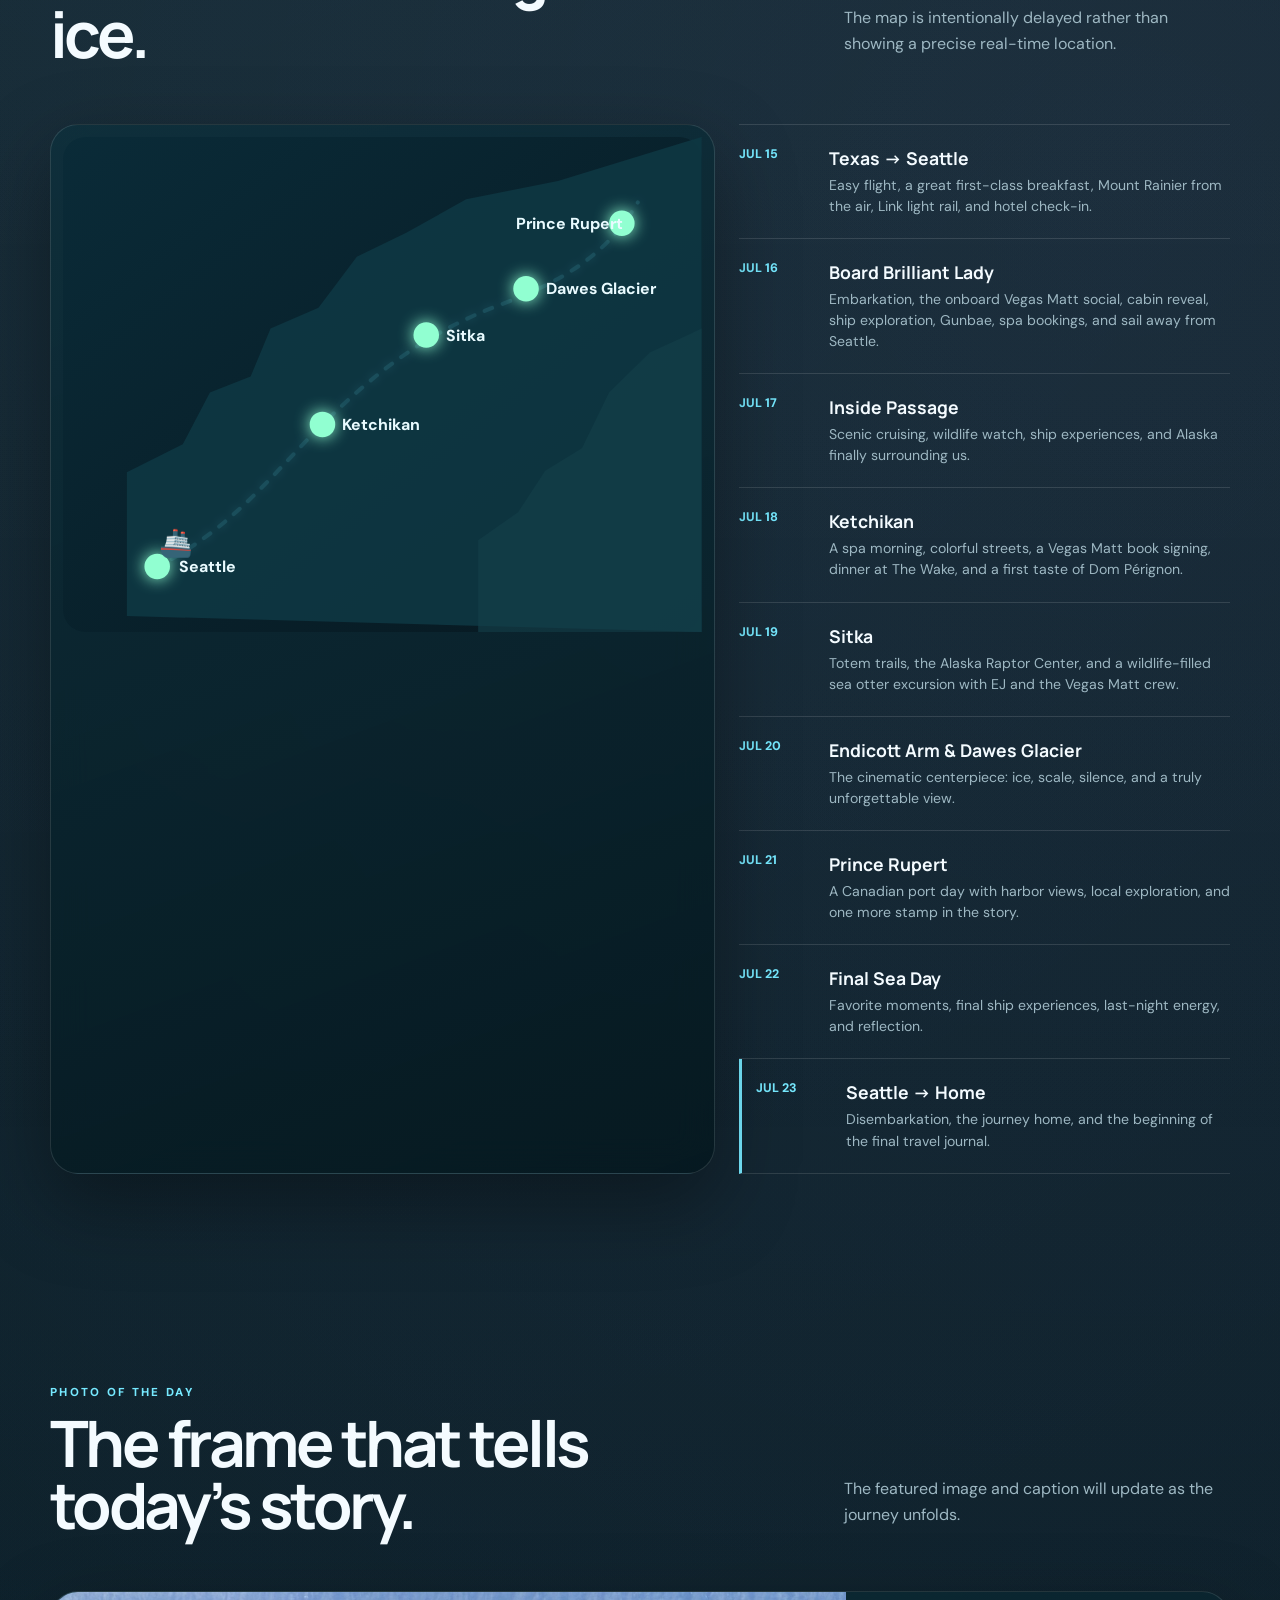
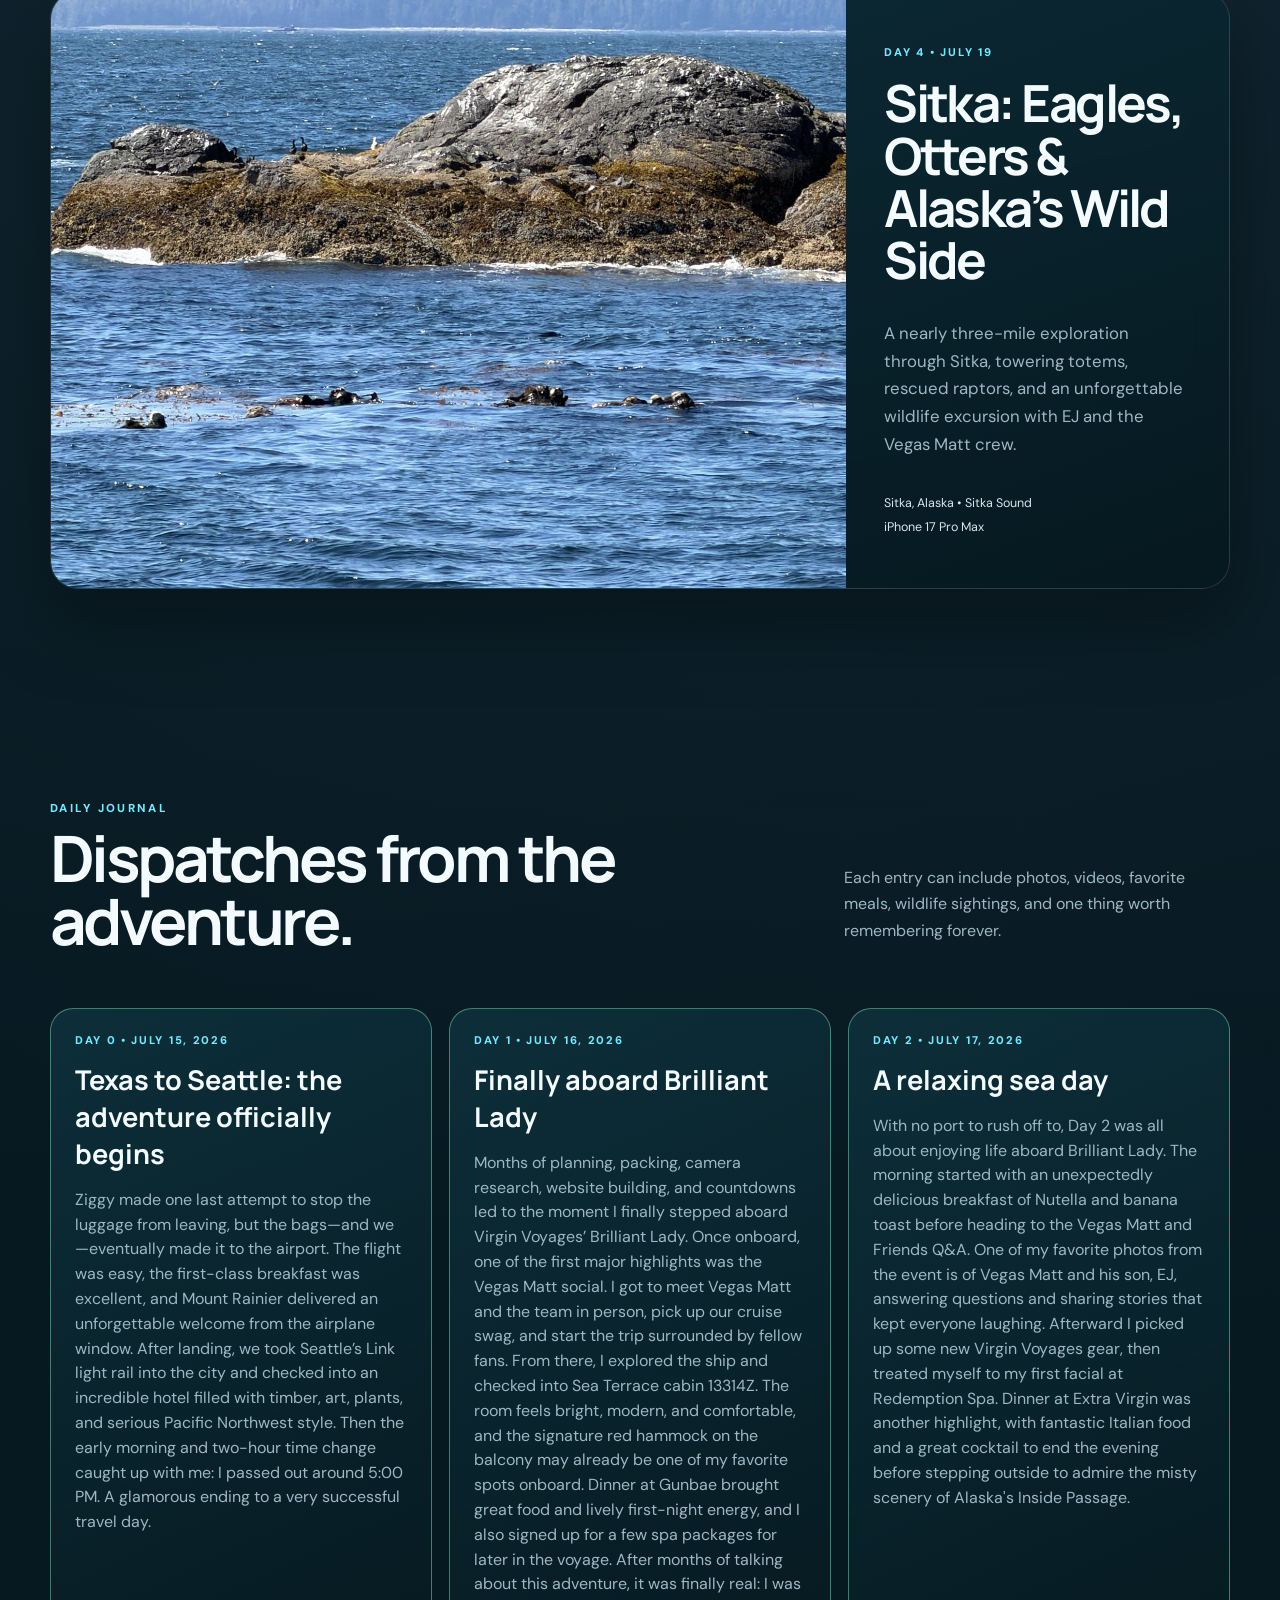
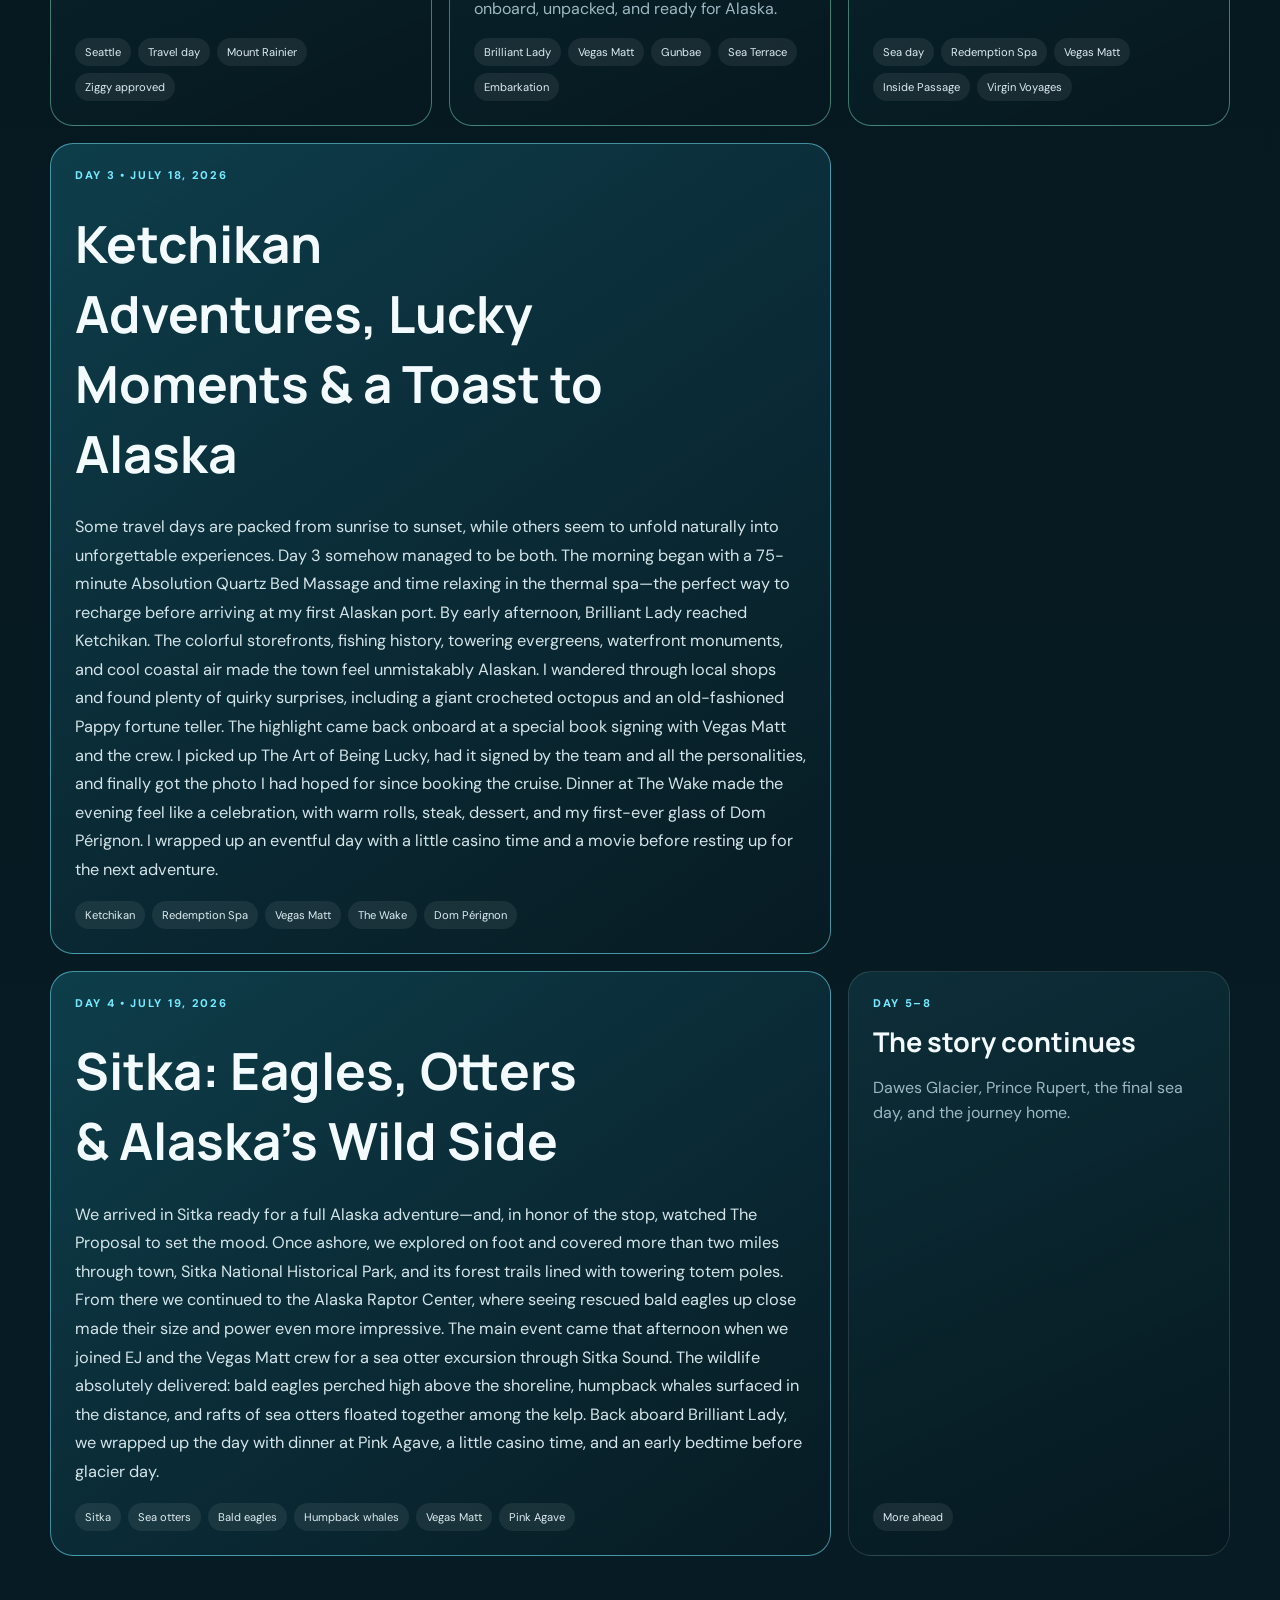
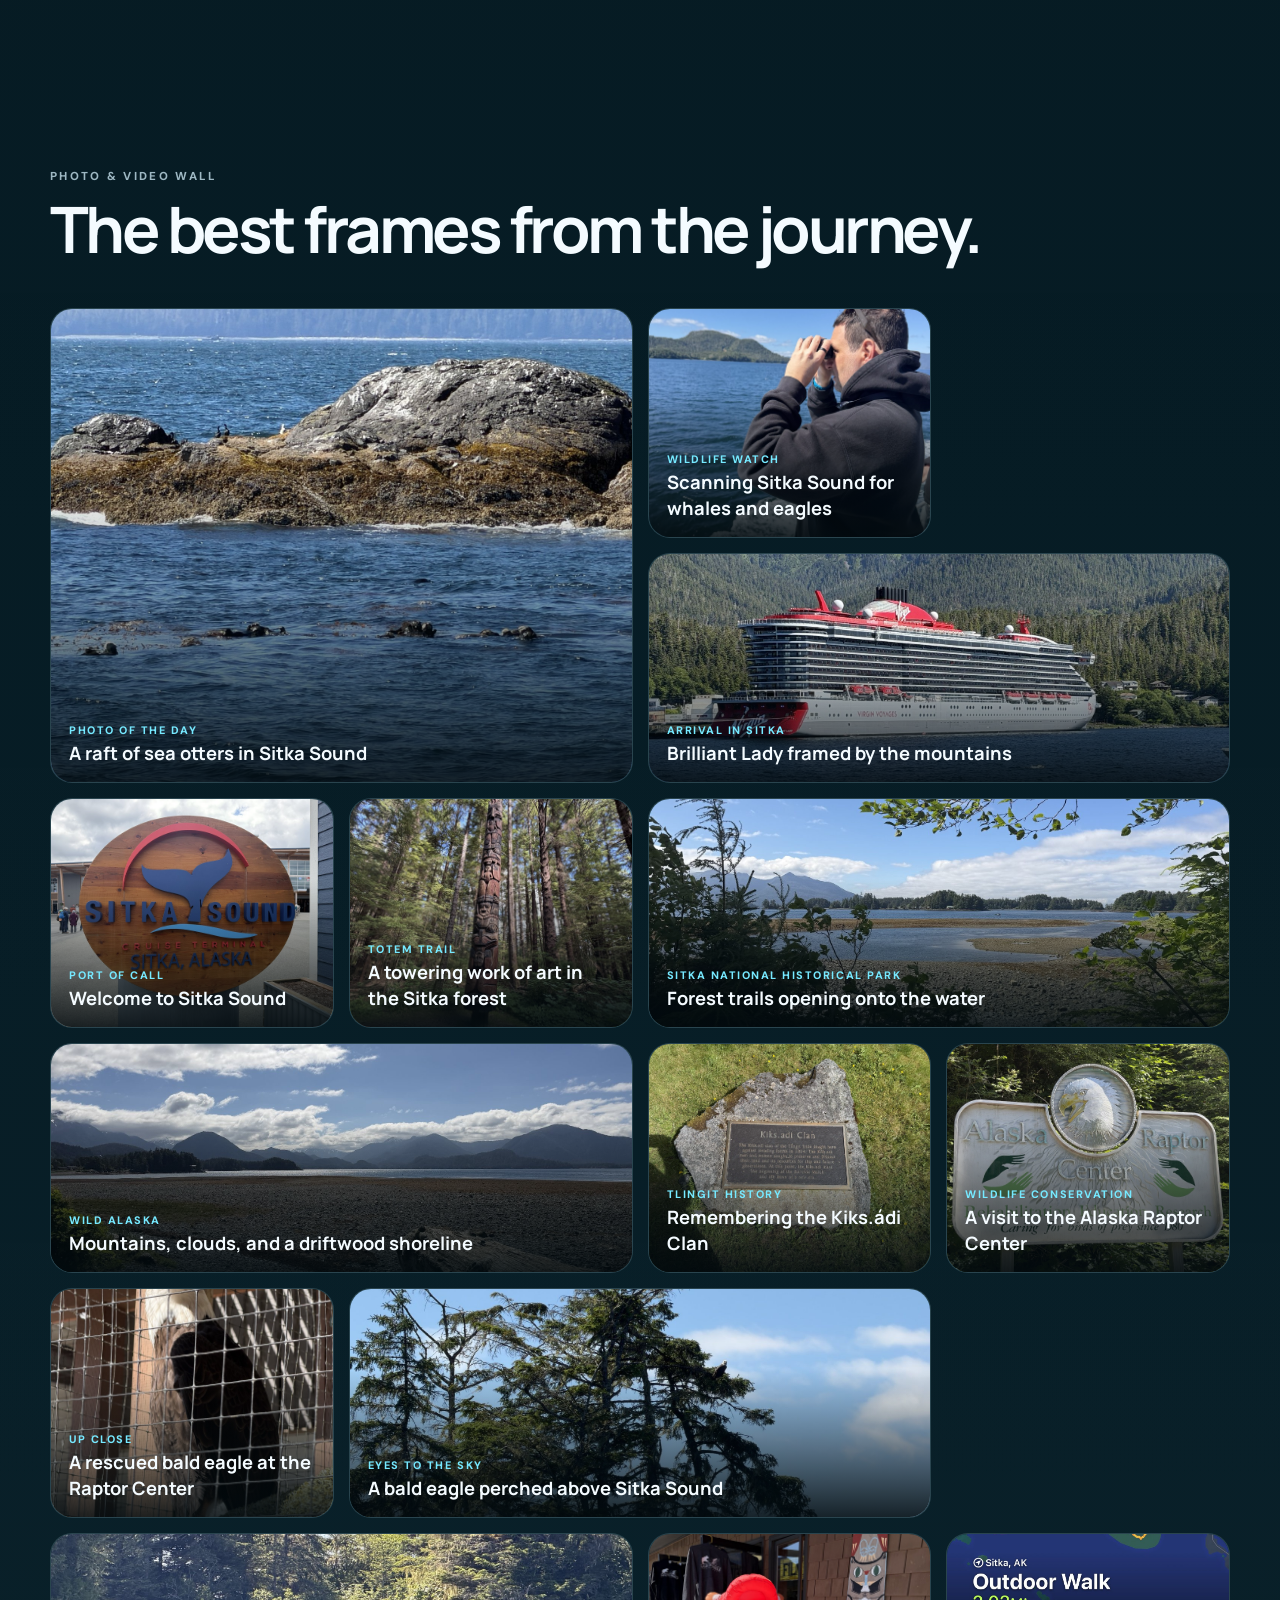
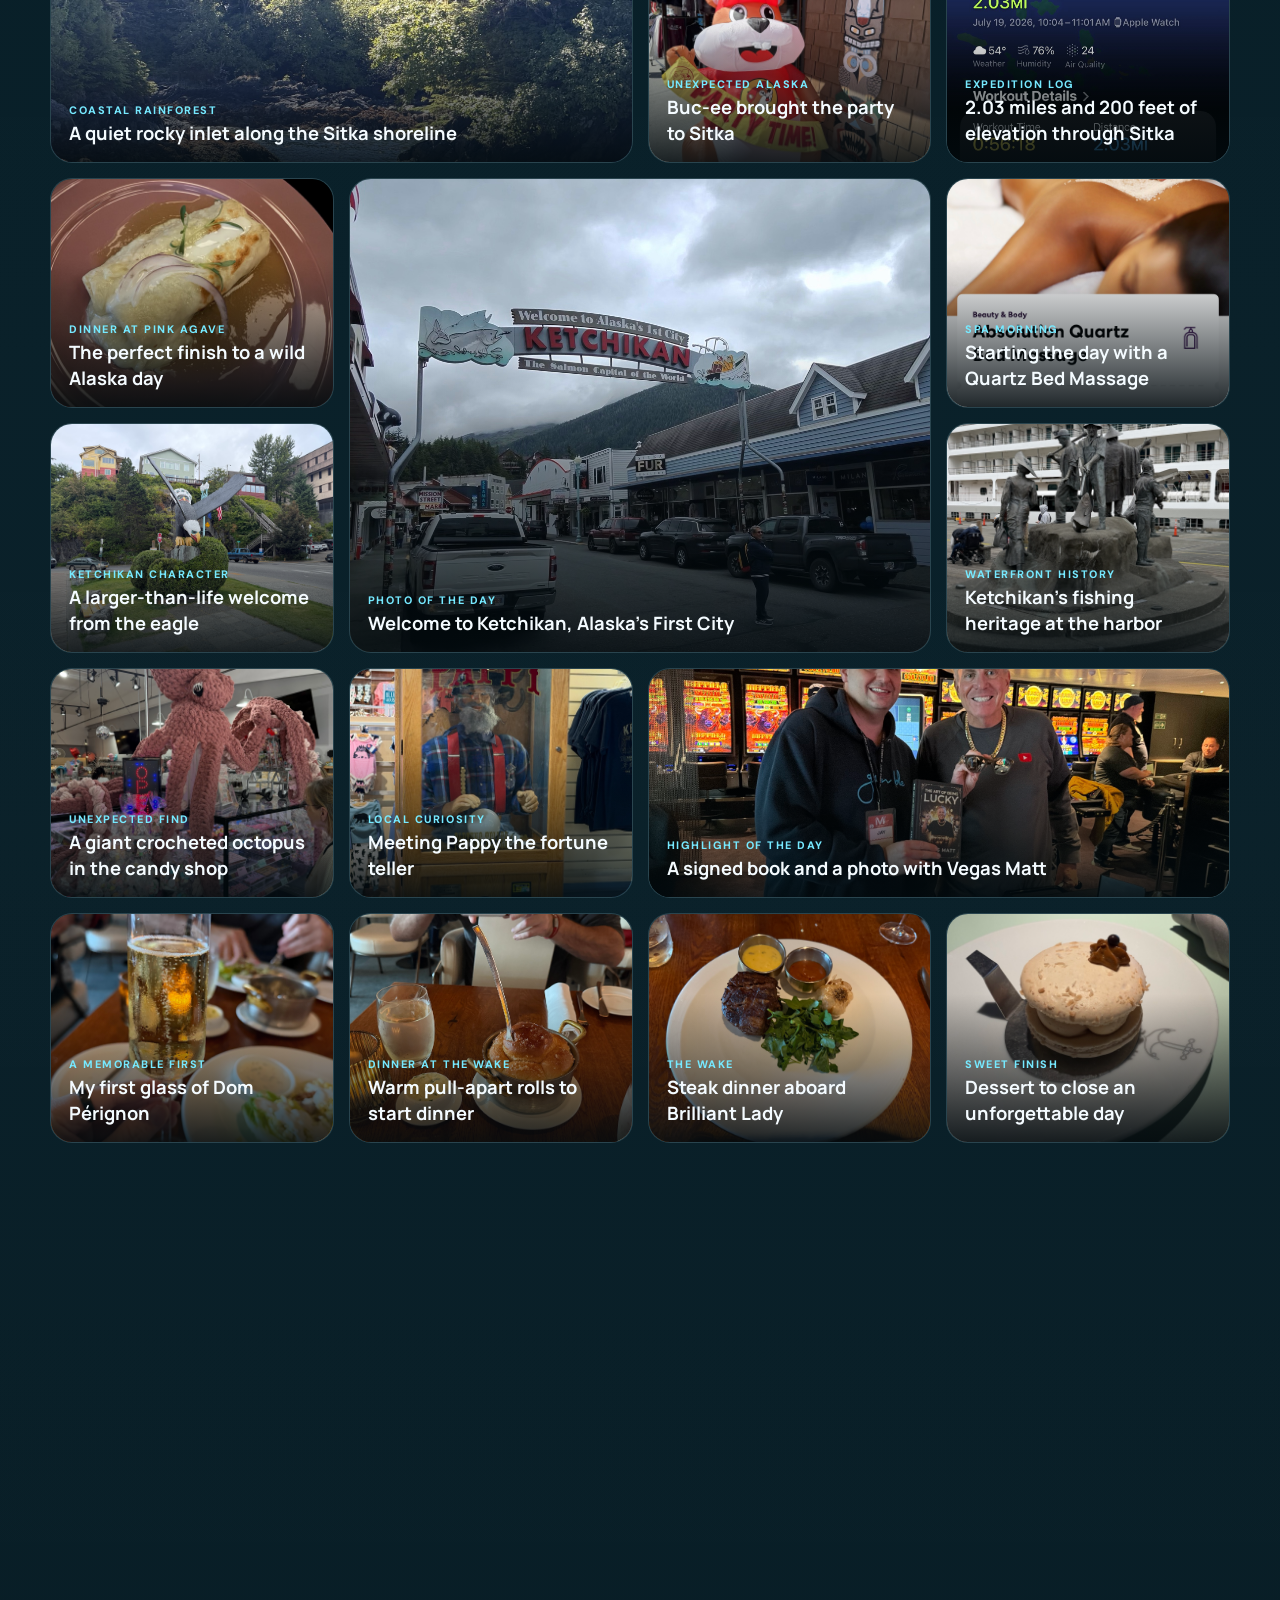
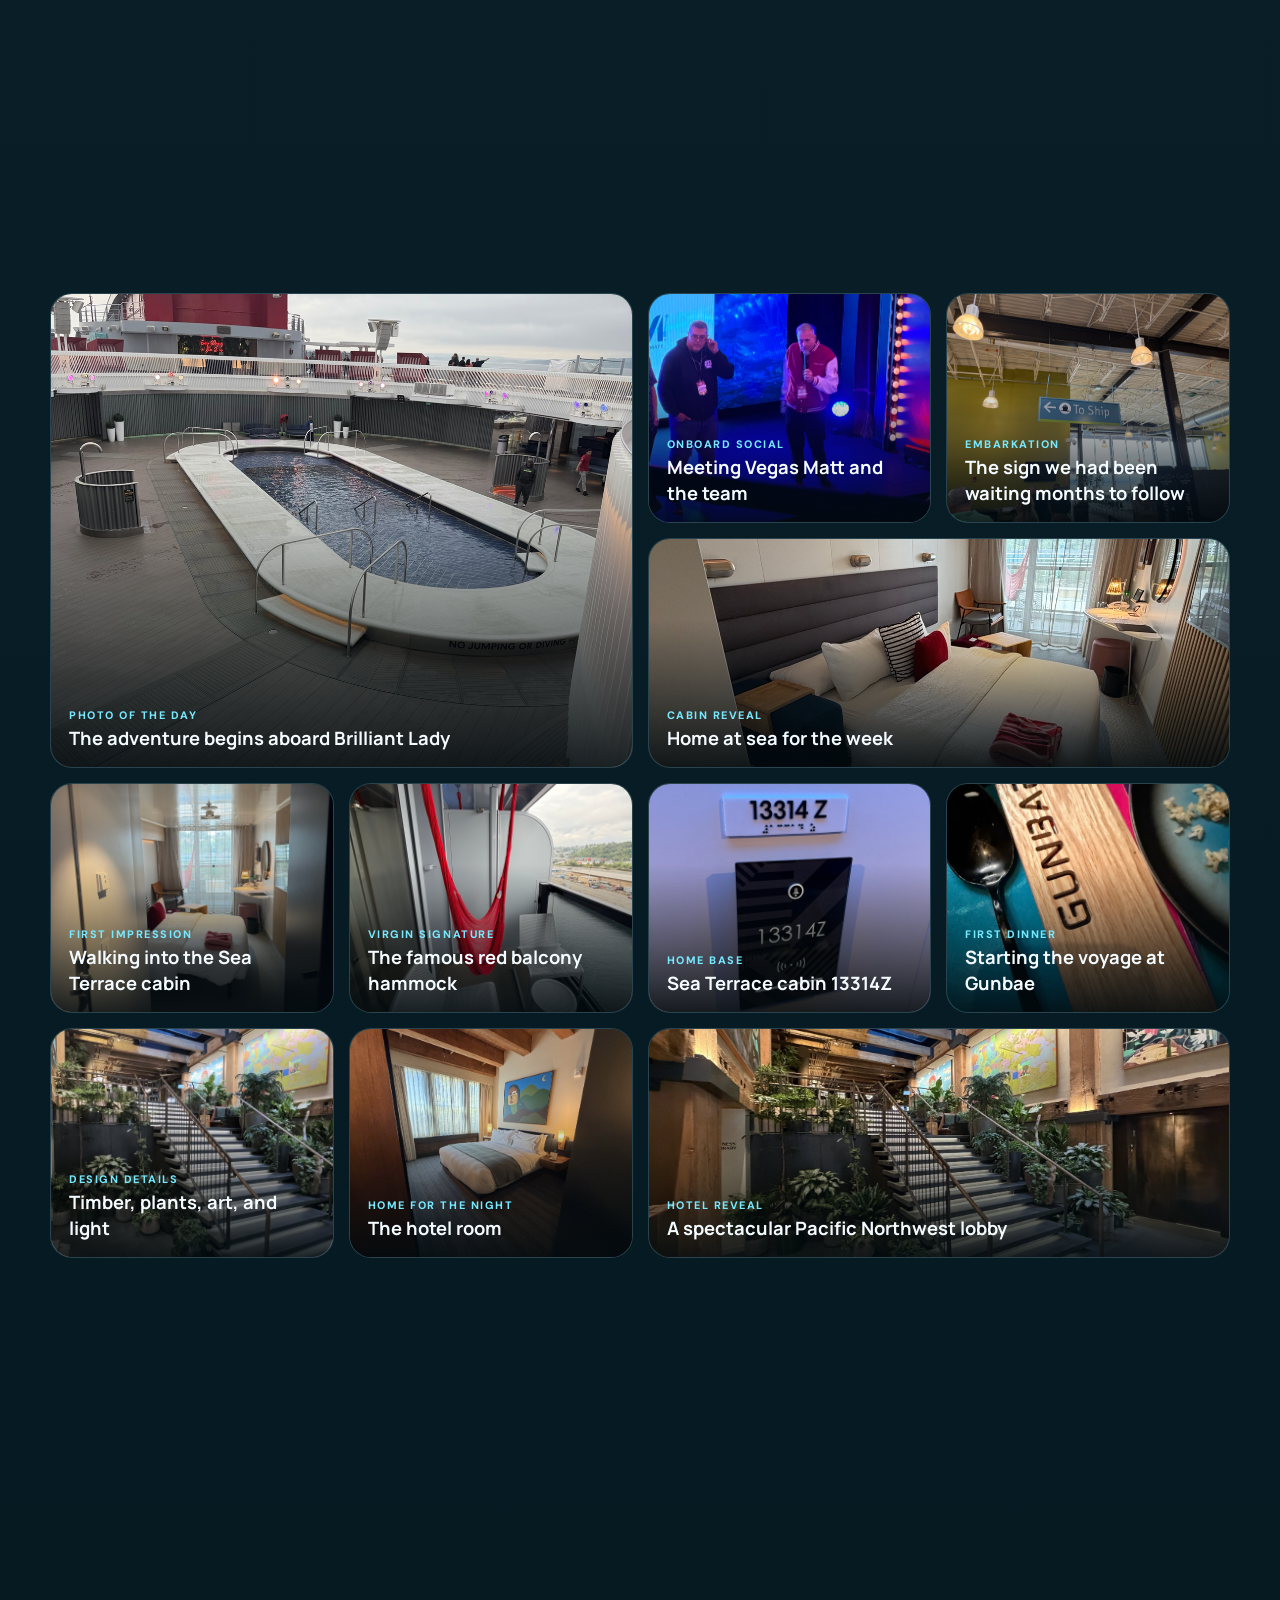
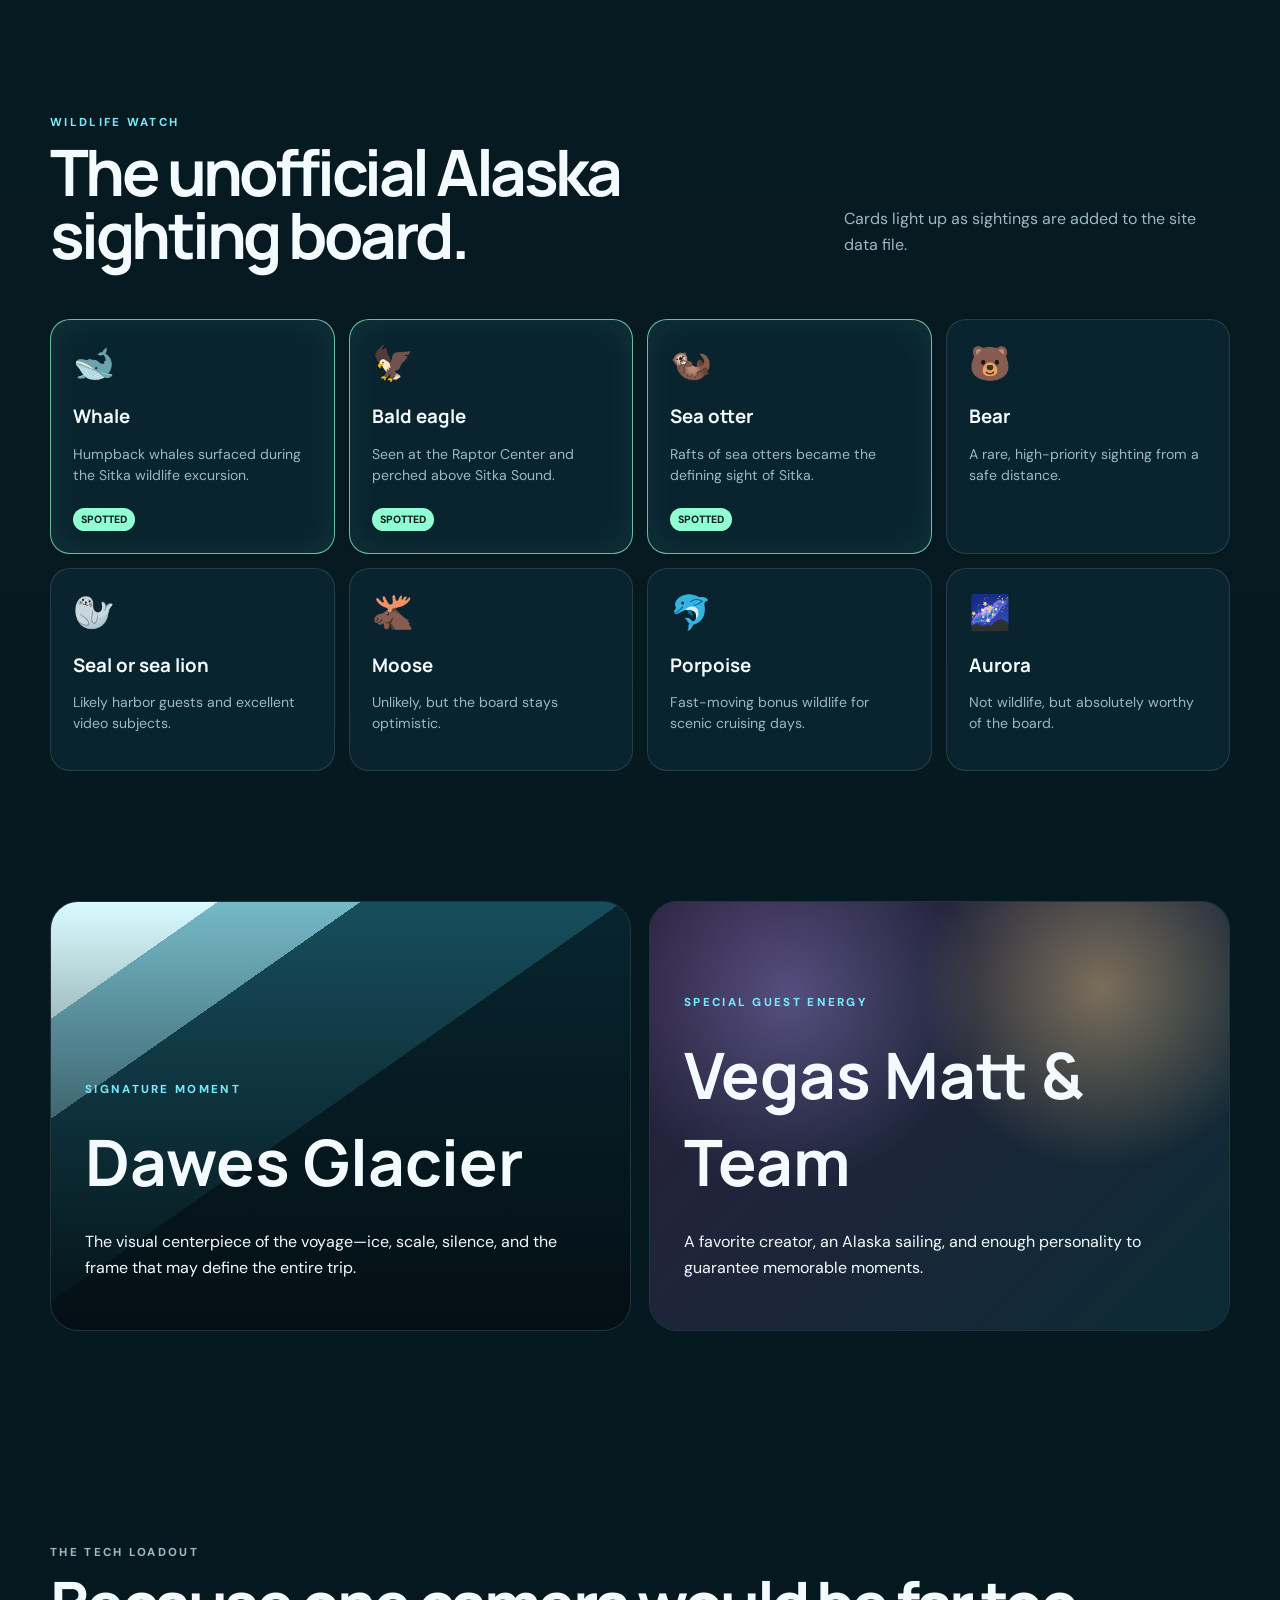
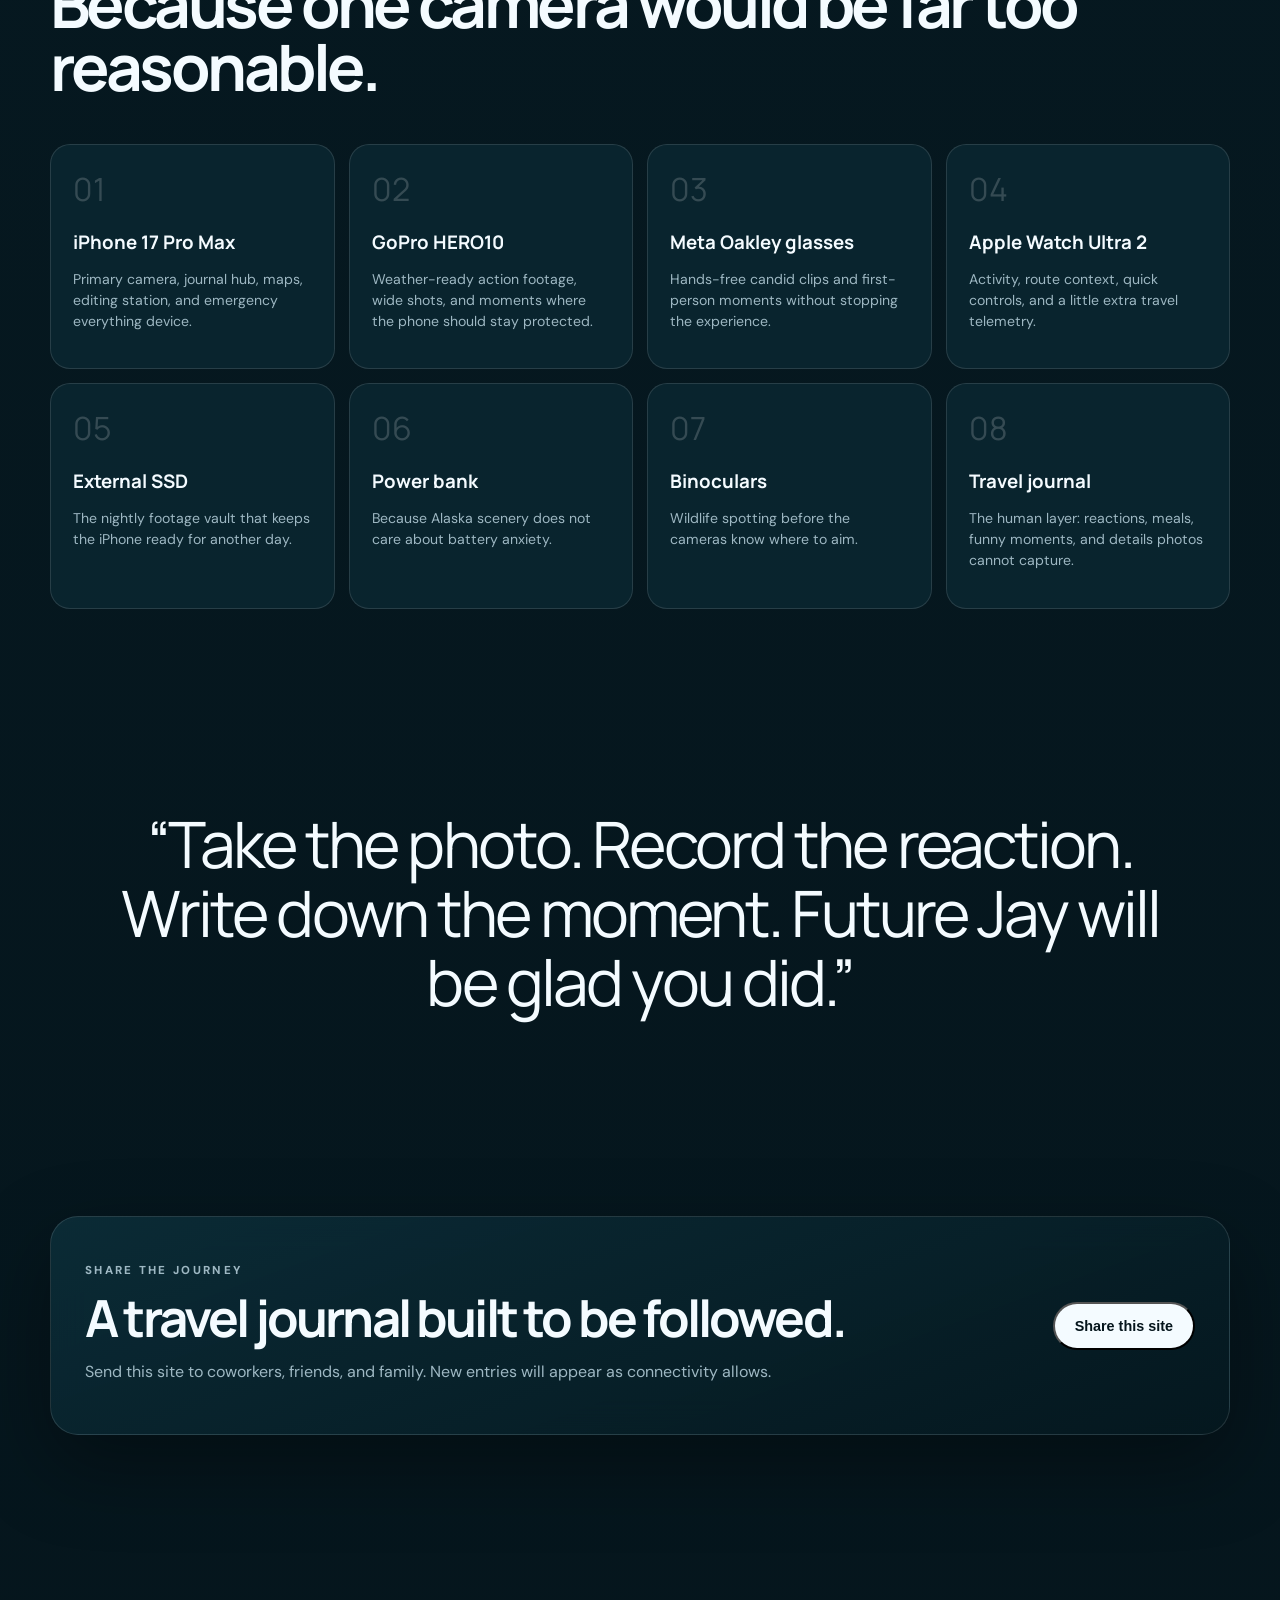
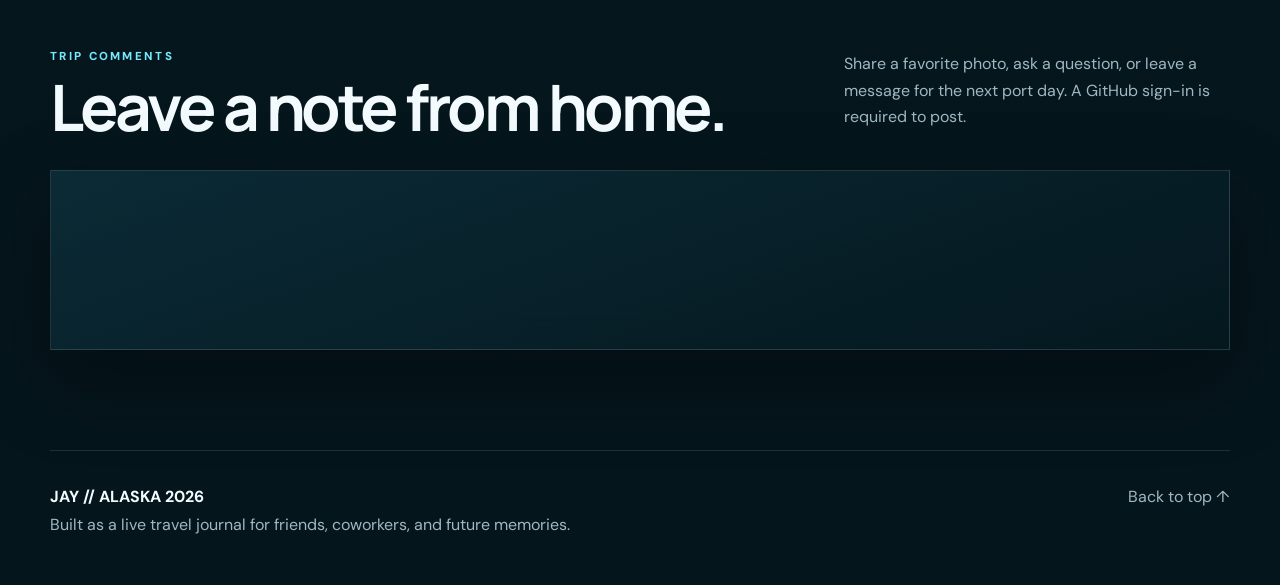
==== commit 6d4cc9eb: "Add files via upload" ====
--- a/index.html
+++ b/index.html
@@ -18,7 +18,7 @@
   <link rel="preconnect" href="https://fonts.googleapis.com">
   <link rel="preconnect" href="https://fonts.gstatic.com" crossorigin>
   <link href="https://fonts.googleapis.com/css2?family=DM+Sans:wght@400;500;600;700&family=Manrope:wght@500;600;700;800&display=swap" rel="stylesheet">
-  <link rel="stylesheet" href="assets/styles.css?v=13">
+  <link rel="stylesheet" href="assets/styles.css?v=14">
   <link rel="stylesheet" href="assets/enhancements.css?v=2">
 </head>
 <body>
@@ -258,6 +258,28 @@
       </div>
     </section>
 
+
+    <section class="section shell" id="comments">
+      <div class="section-head split">
+        <div>
+          <p class="kicker">TRIP COMMENTS</p>
+          <h2>Leave a note from home.</h2>
+        </div>
+        <p>Share a favorite photo, ask a question, or leave a message for the next port day. A GitHub sign-in is required to post.</p>
+      </div>
+      <div class="comments-card glass">
+        <script src="https://utteranc.es/client.js"
+                repo="jdisimoni/alaska-expedition-2026"
+                issue-term="pathname"
+                label="travel-journal-comment"
+                theme="github-dark"
+                crossorigin="anonymous"
+                async>
+        </script>
+        <noscript>Please enable JavaScript to view and post comments.</noscript>
+      </div>
+    </section>
+
   <footer class="footer shell">
     <div>
       <strong>JAY // ALASKA 2026</strong>
@@ -283,8 +305,8 @@
     }
   </script>
 
-  <script src="assets/data.js?v=13"></script>
-  <script src="assets/script.js?v=13"></script>
+  <script src="assets/data.js?v=14"></script>
+  <script src="assets/script.js?v=14"></script>
   <script src="assets/enhancements.js?v=2"></script>
 </body>
 </html>
--- a/assets/styles.css
+++ b/assets/styles.css
@@ -113,3 +113,15 @@
 .gallery-card.wide-photo{grid-column:span 2}
 @media(max-width:980px){.journal-card.journal-feature{grid-column:span 2}}
 @media(max-width:700px){.journal-card.journal-feature{grid-column:auto}.journal-card.journal-feature h3{font-size:2rem}.gallery-card.wide-photo{grid-column:auto}}
+
+
+/* Day 4: comments */
+.comments-card {
+  margin-top: 1.5rem;
+  padding: clamp(1rem, 3vw, 2rem);
+  min-height: 180px;
+  overflow: hidden;
+}
+.comments-card .utterances {
+  max-width: none;
+}
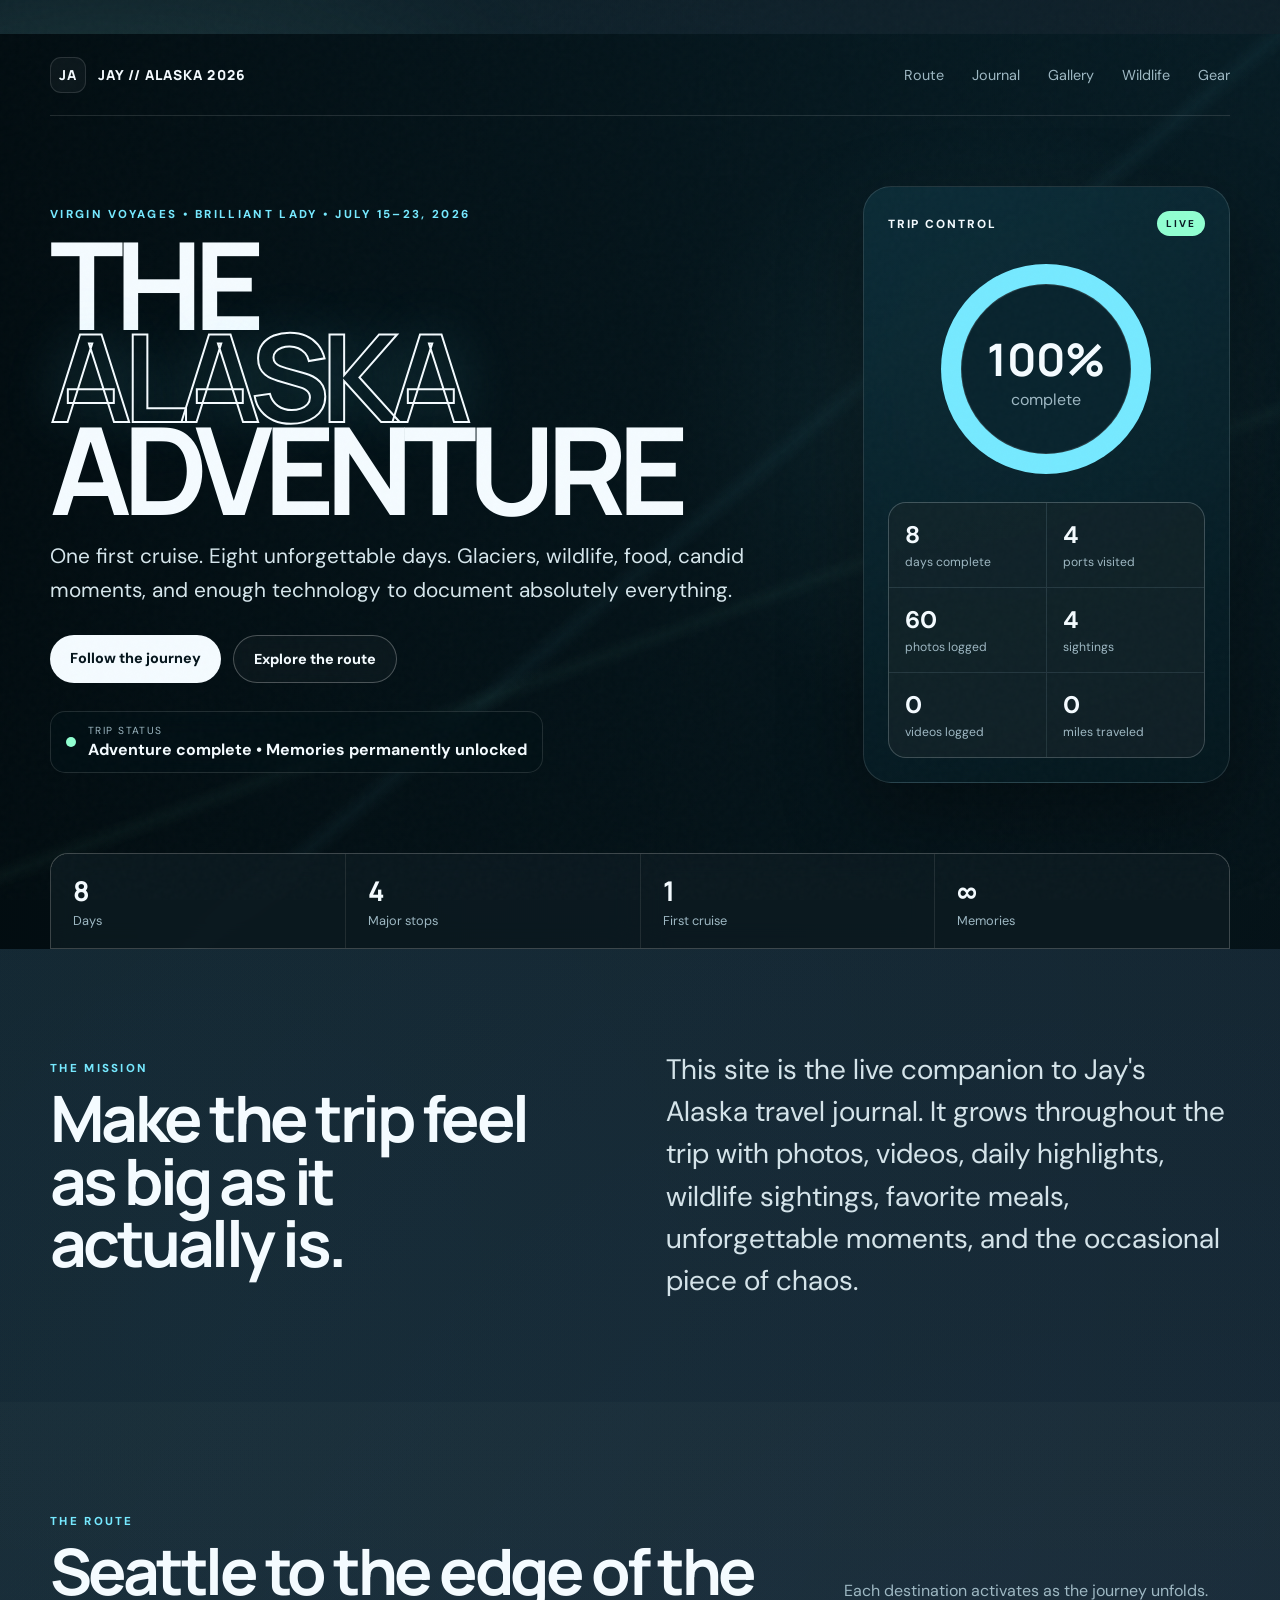
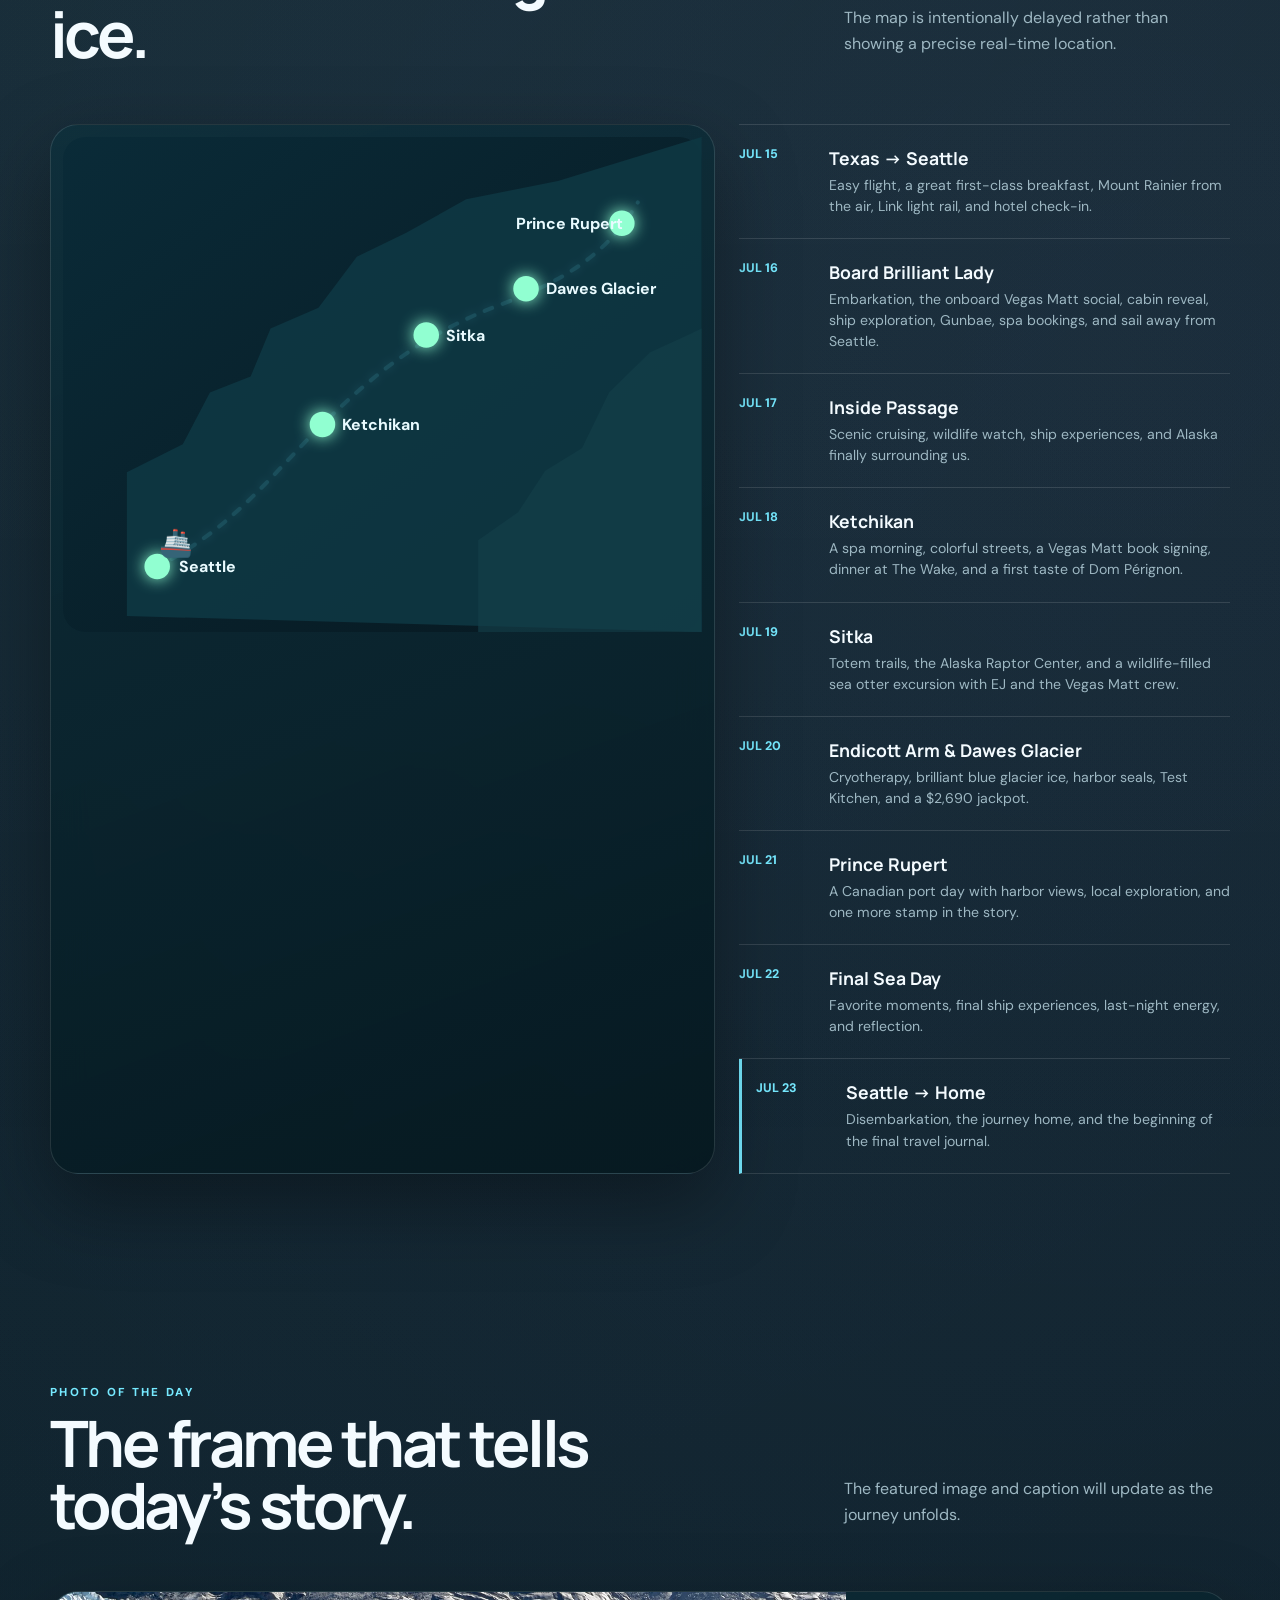
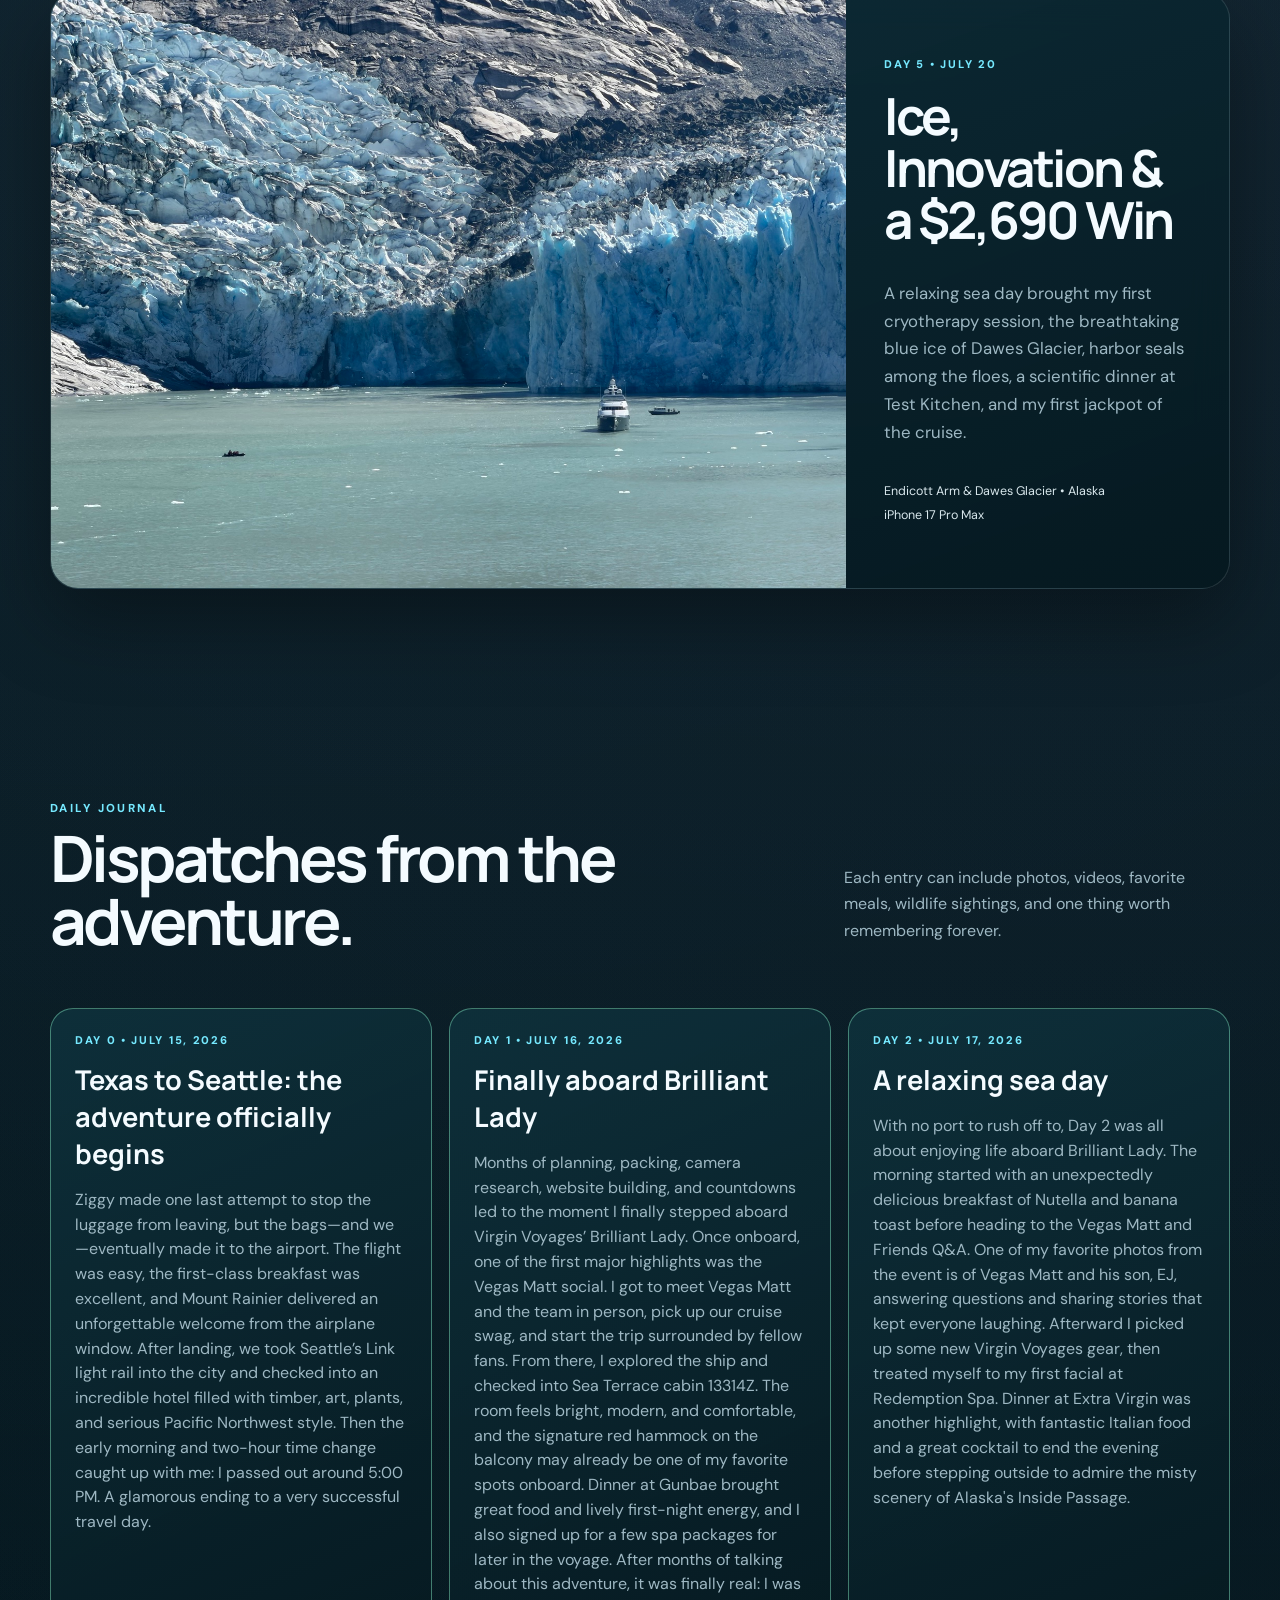
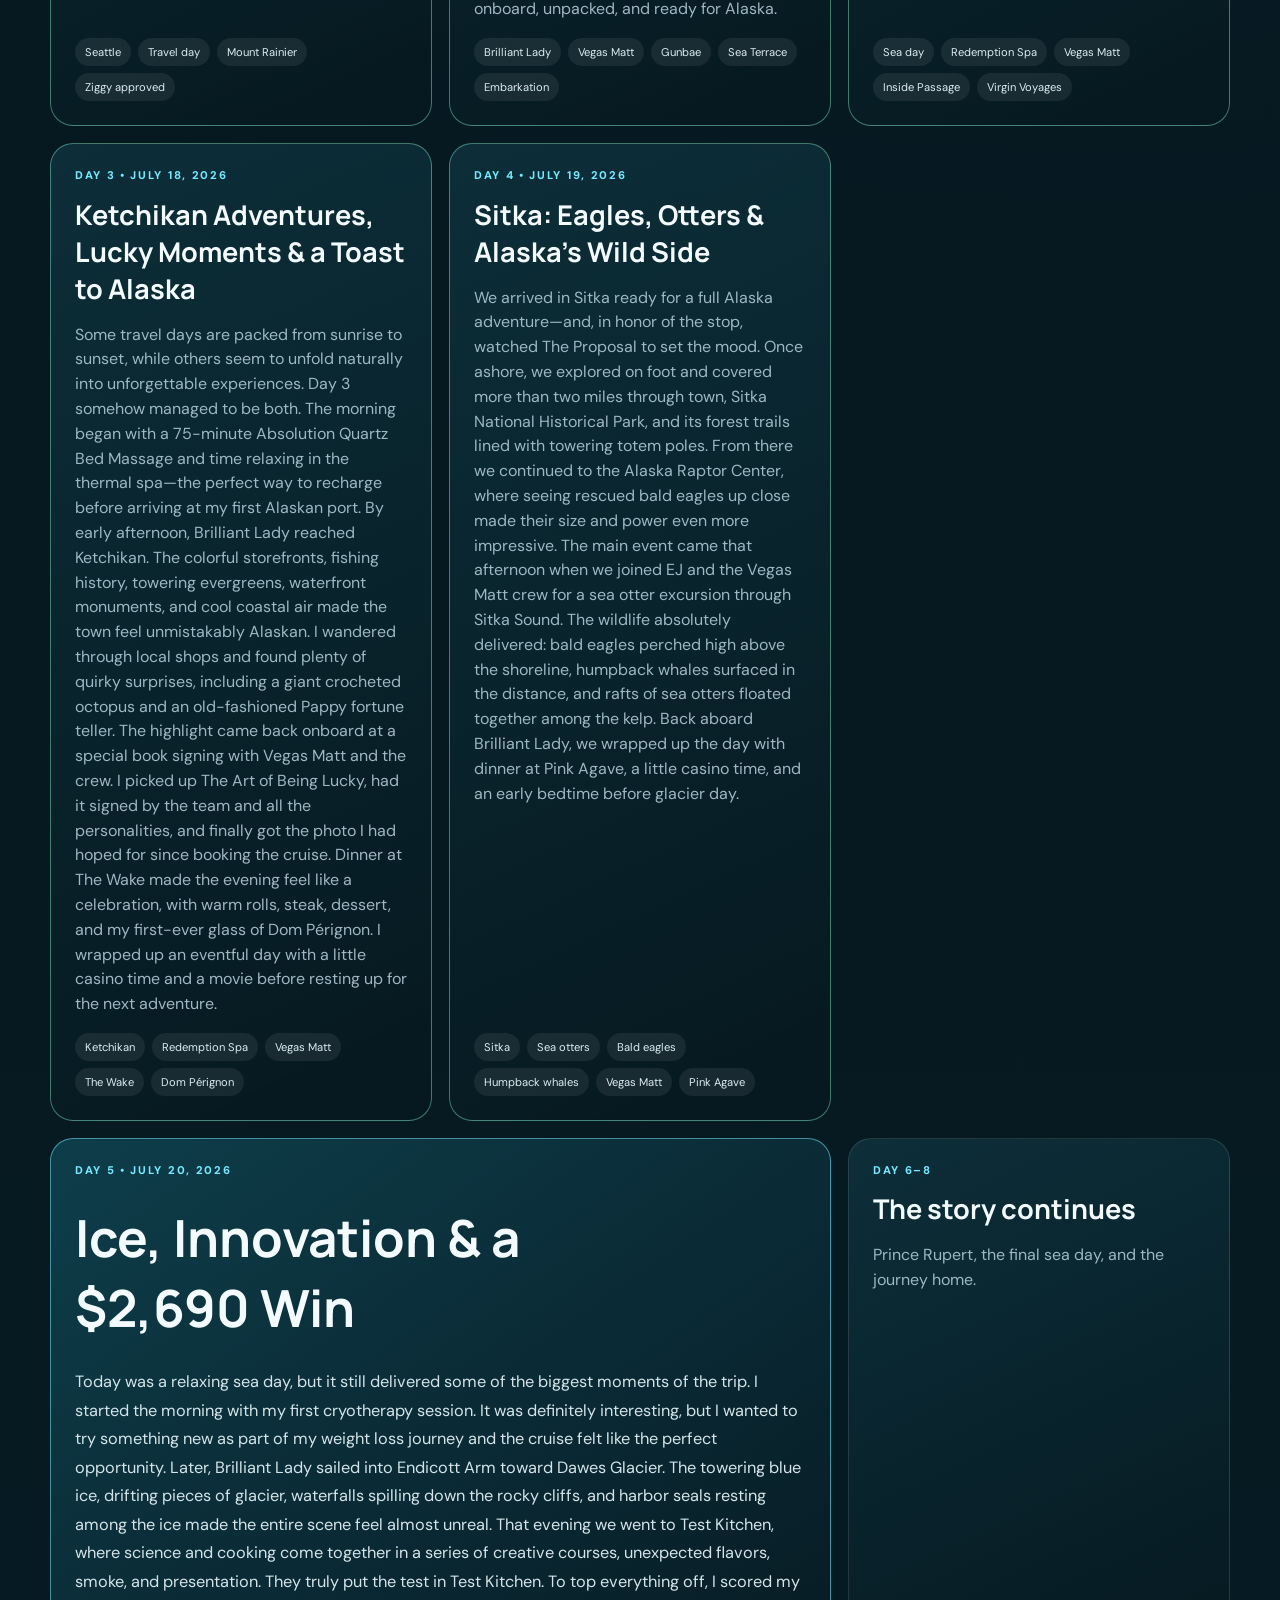
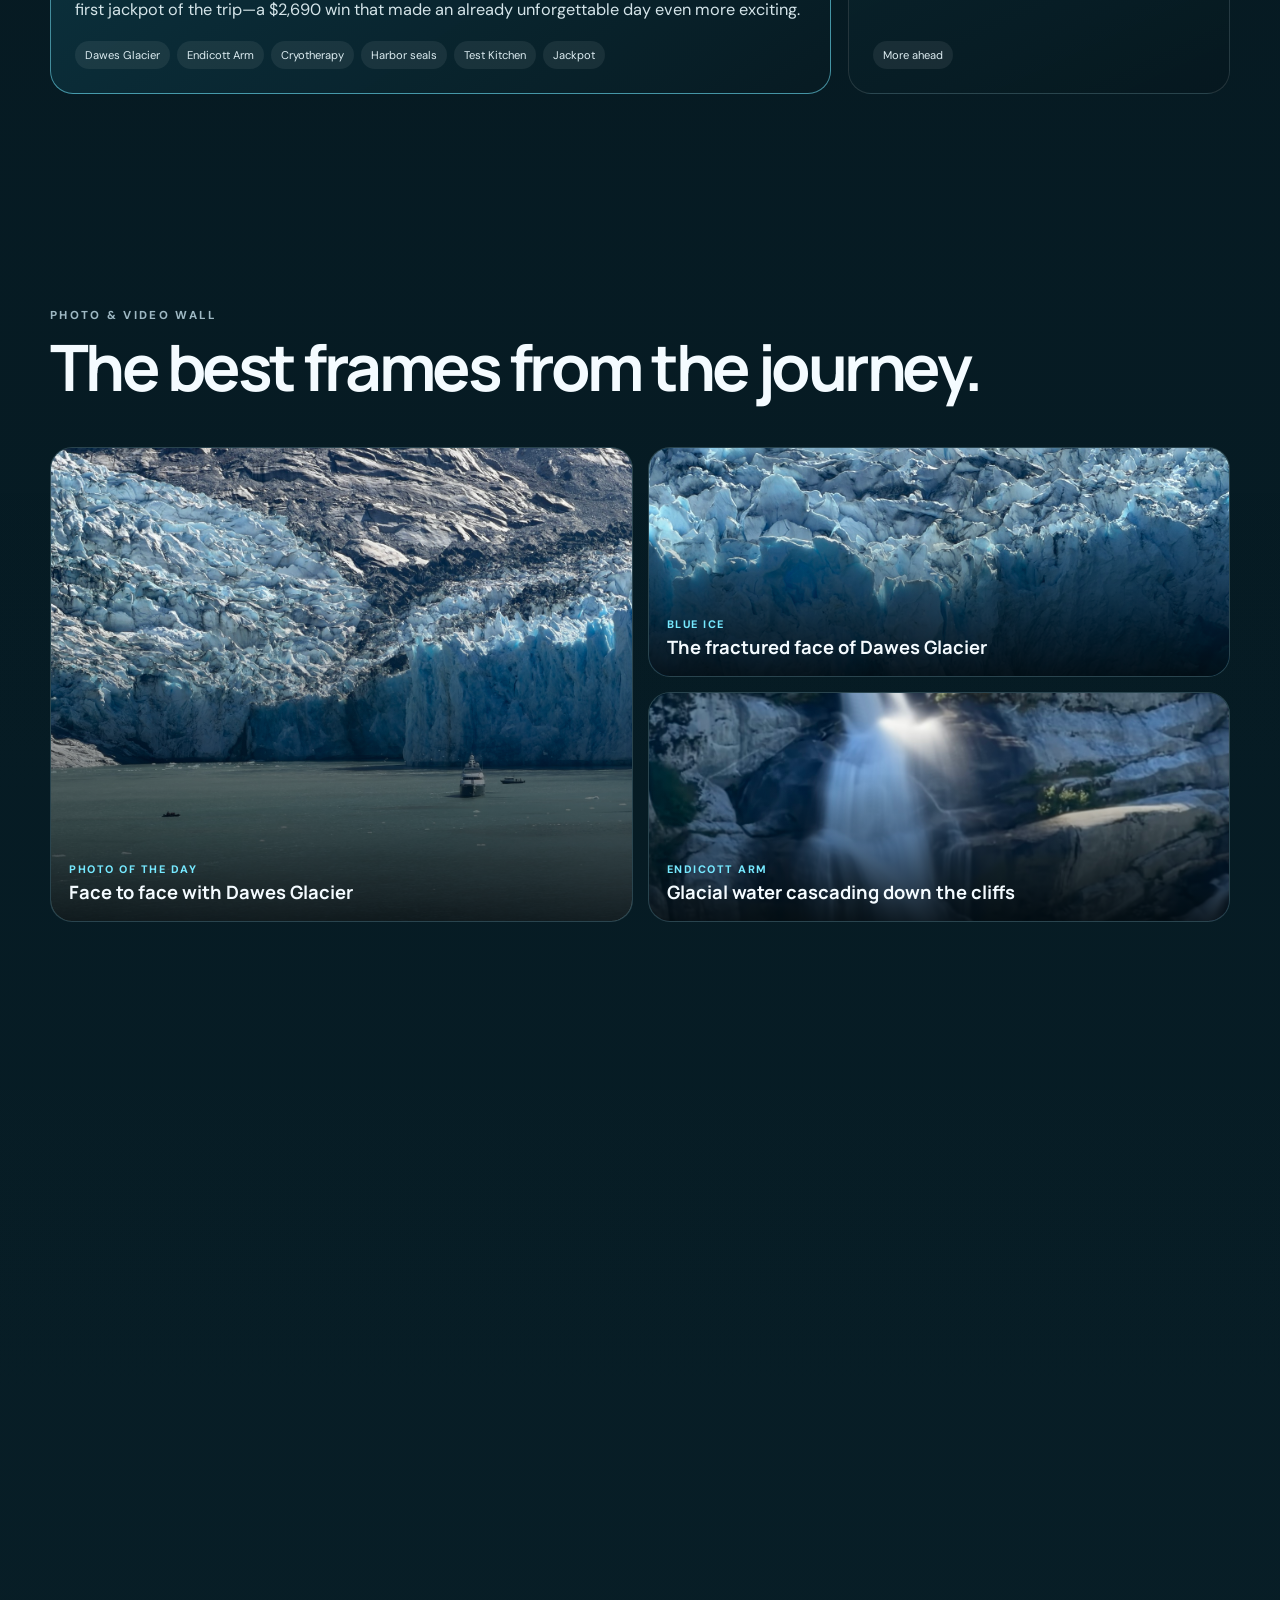
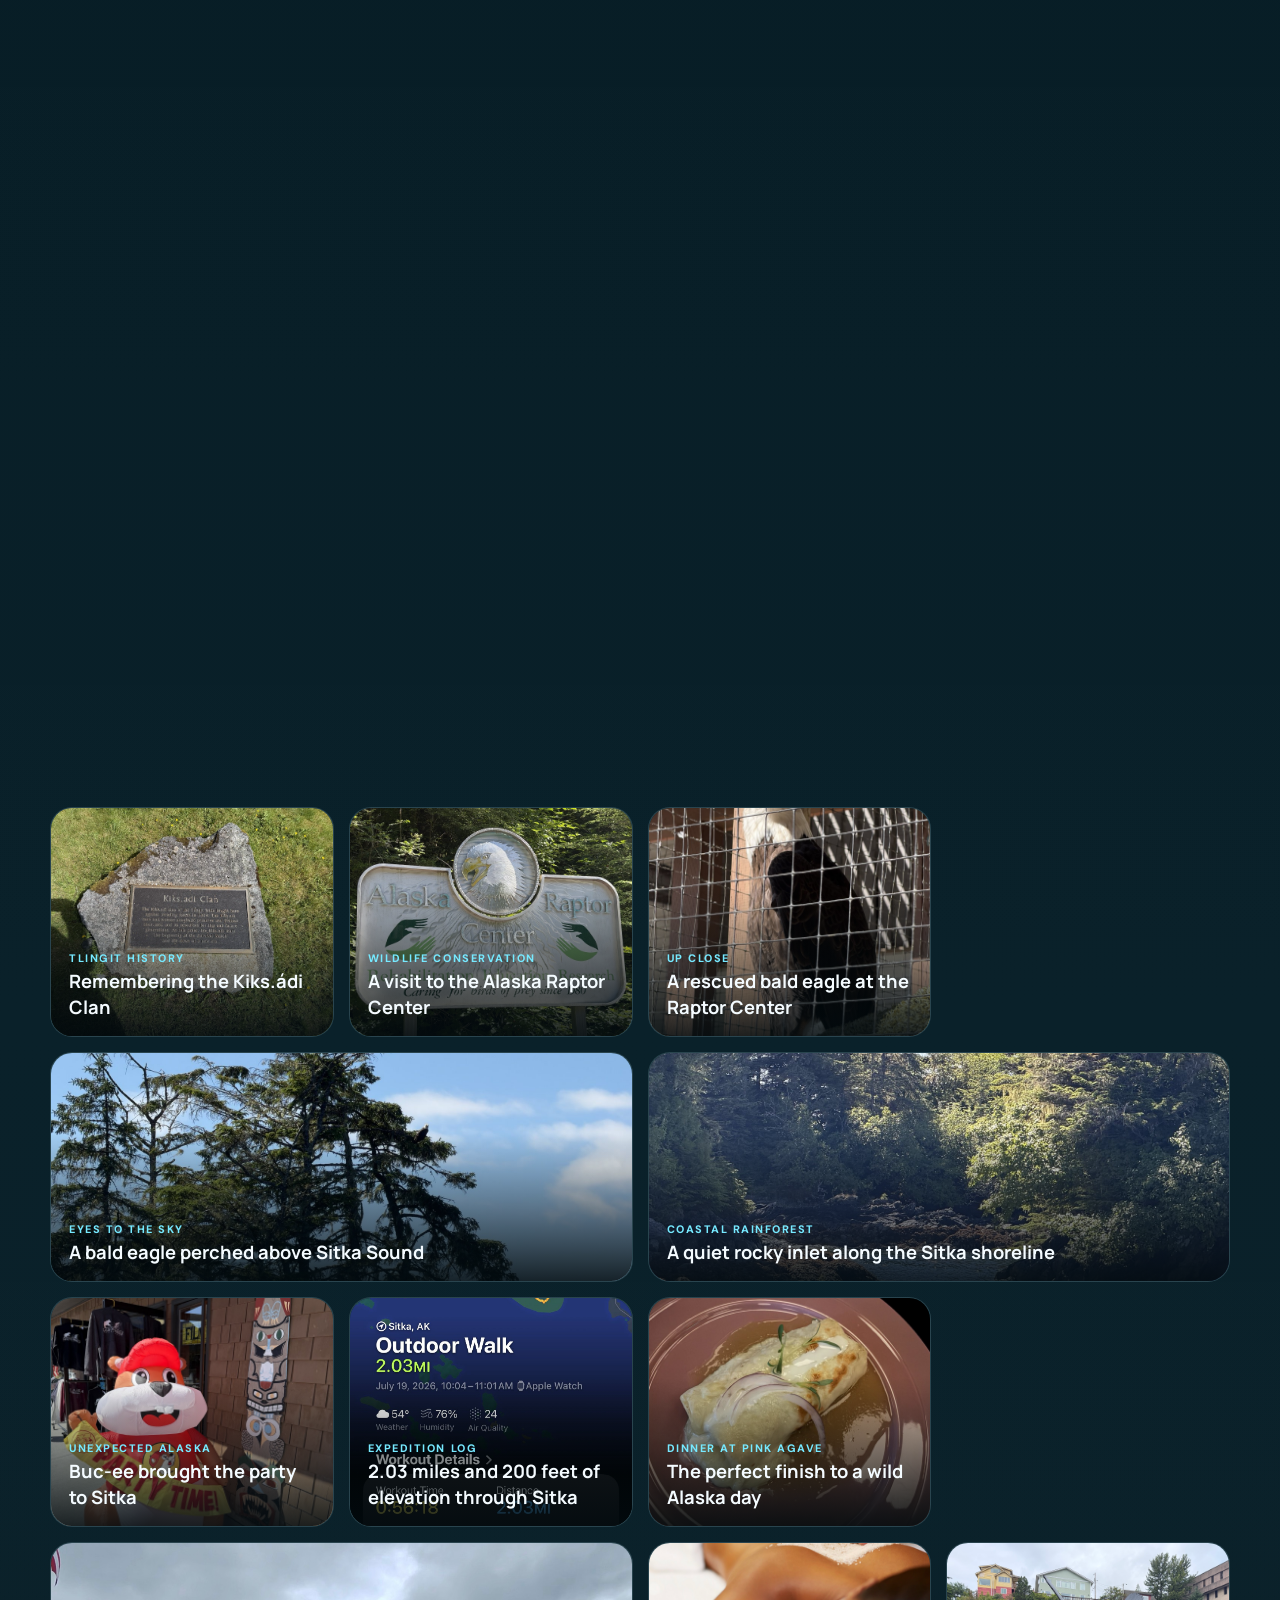
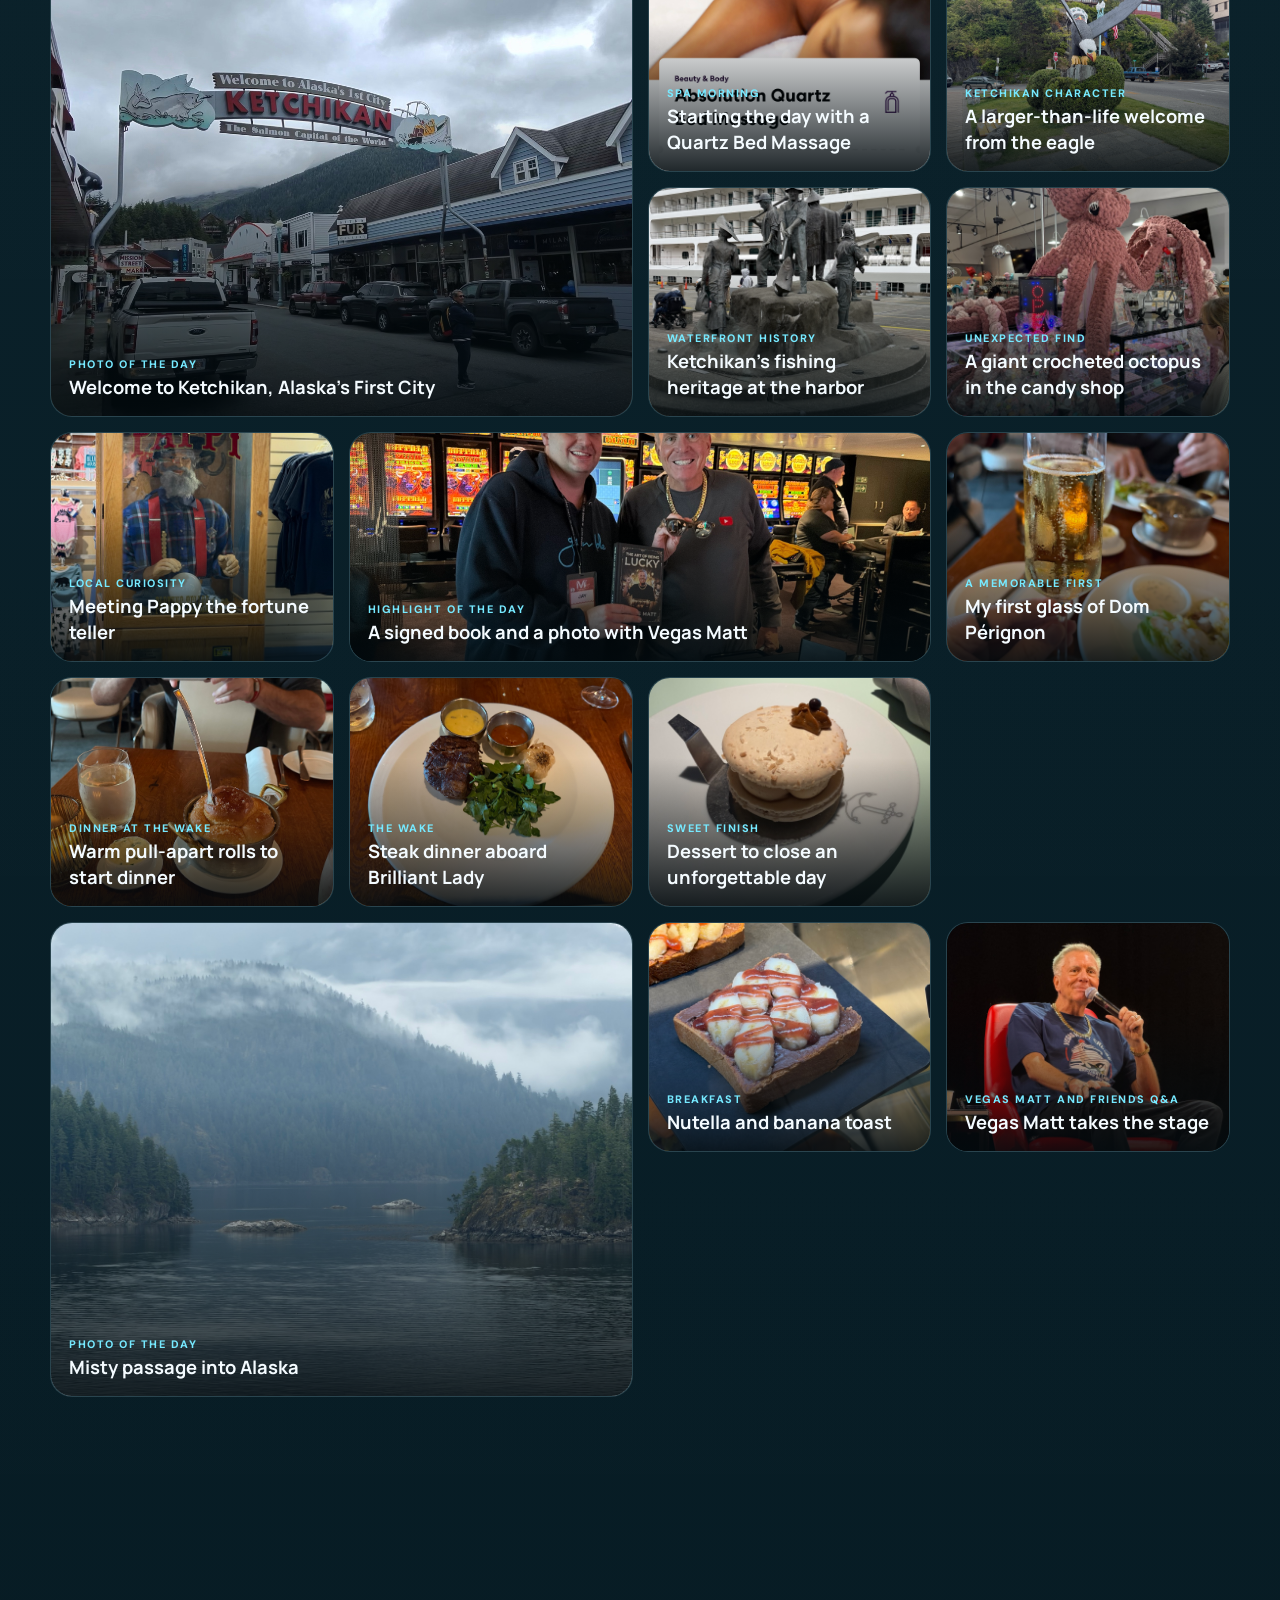
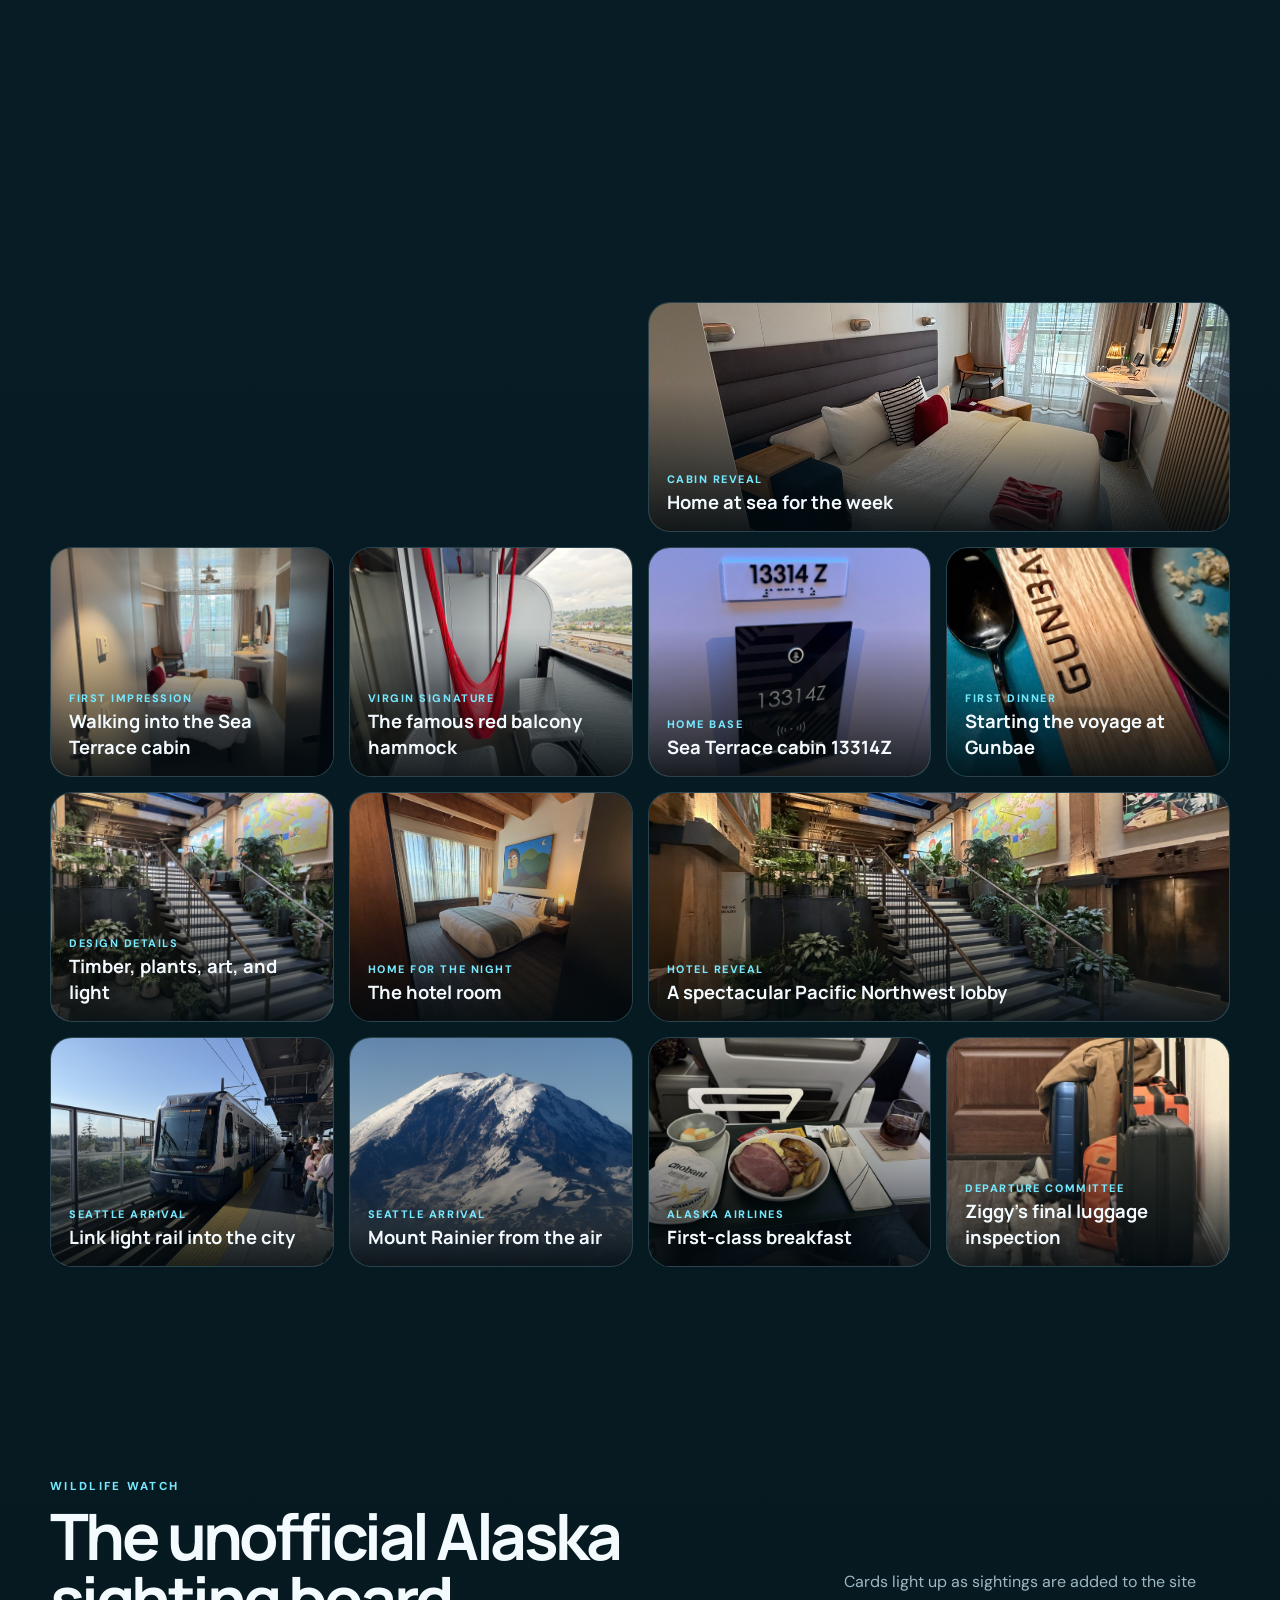
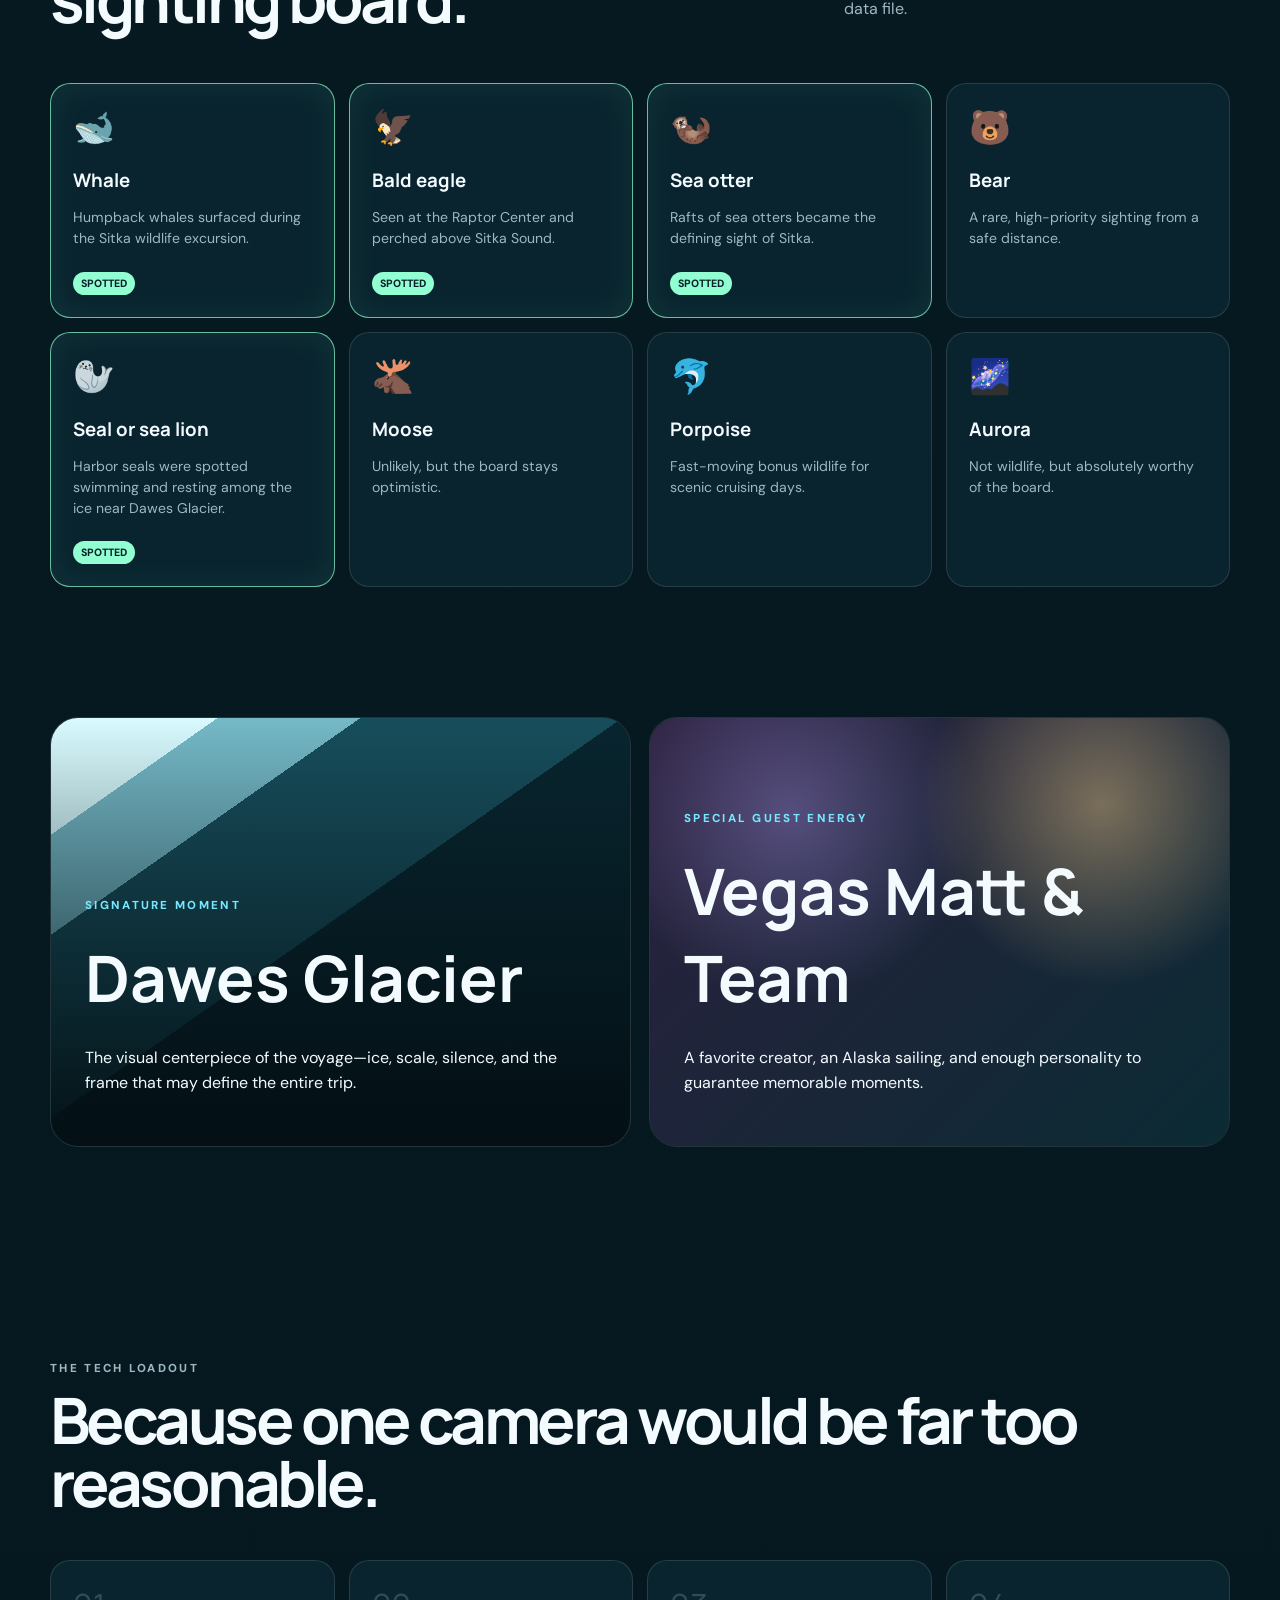
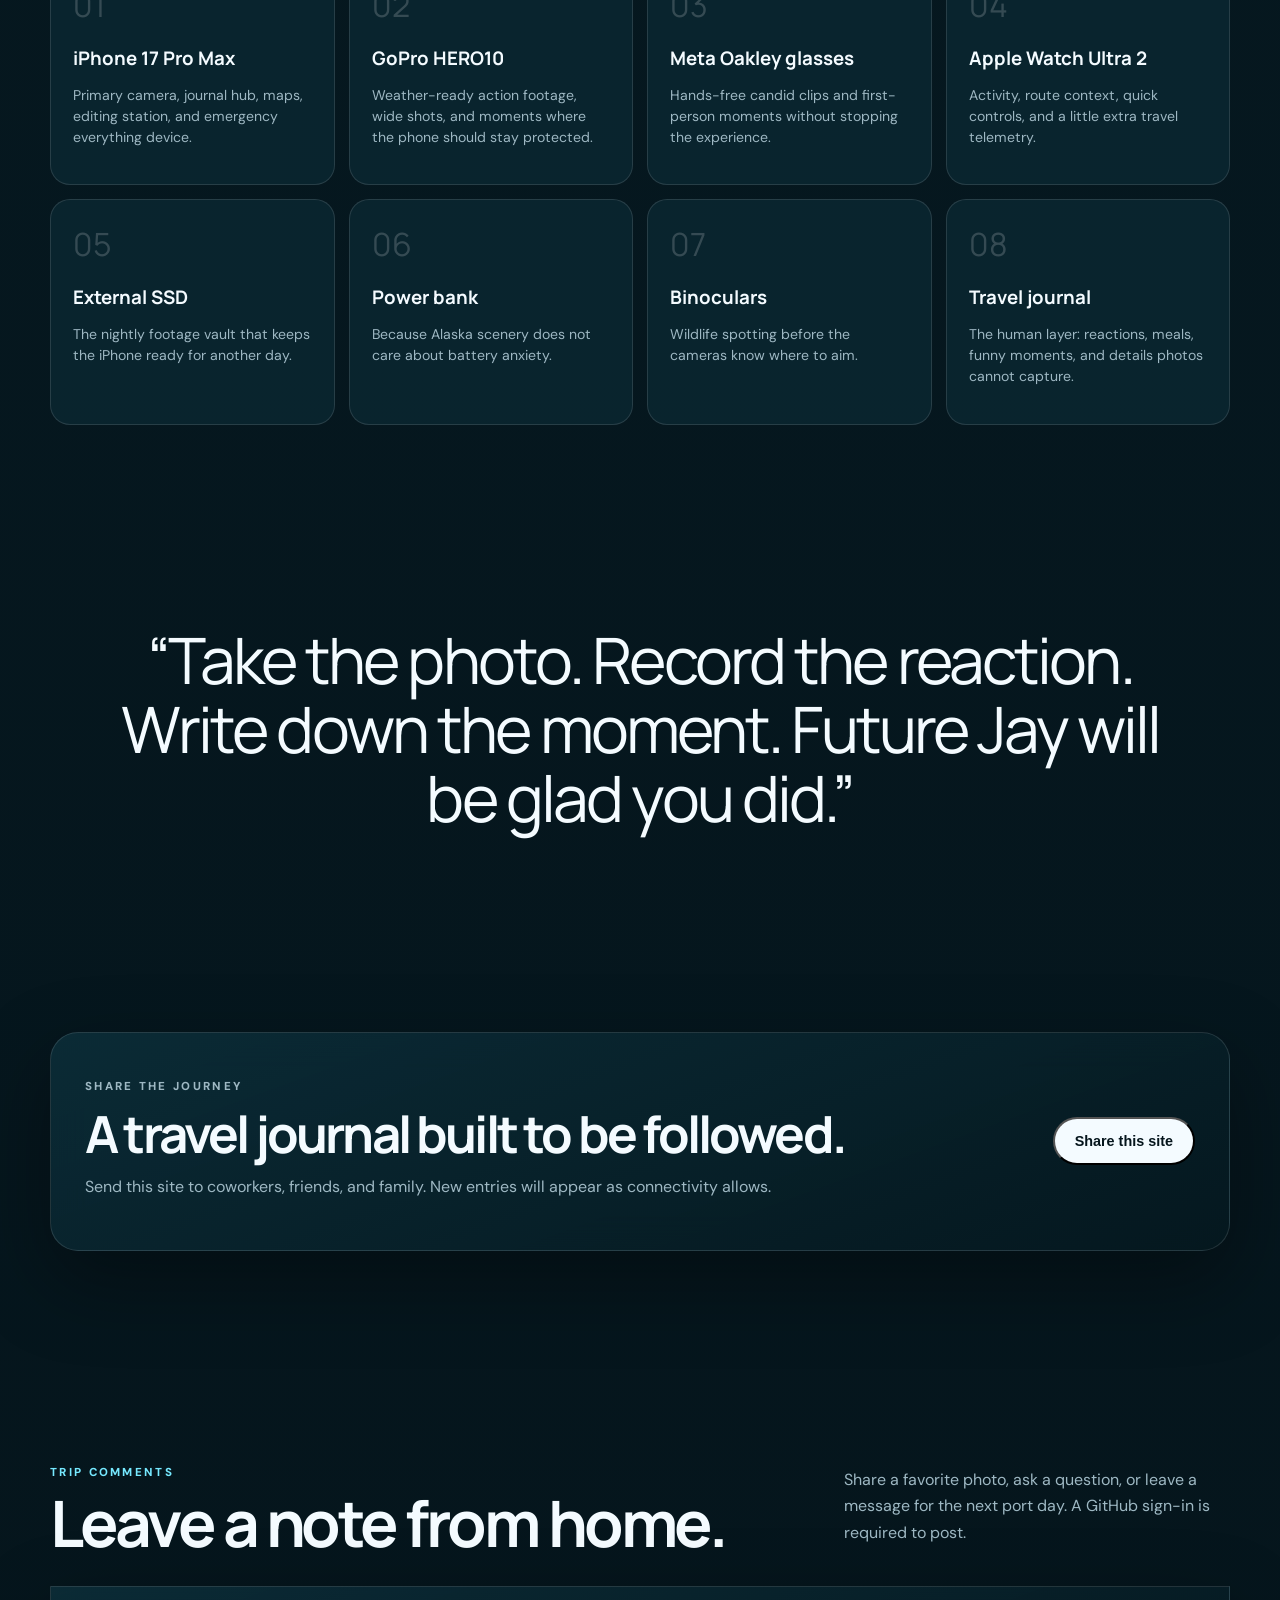
==== commit c523e83c: "Add files via upload" ====
--- a/index.html
+++ b/index.html
@@ -305,8 +305,8 @@
     }
   </script>
 
-  <script src="assets/data.js?v=14"></script>
-  <script src="assets/script.js?v=14"></script>
+  <script src="assets/data.js?v=15"></script>
+  <script src="assets/script.js?v=15"></script>
   <script src="assets/enhancements.js?v=2"></script>
 </body>
 </html>
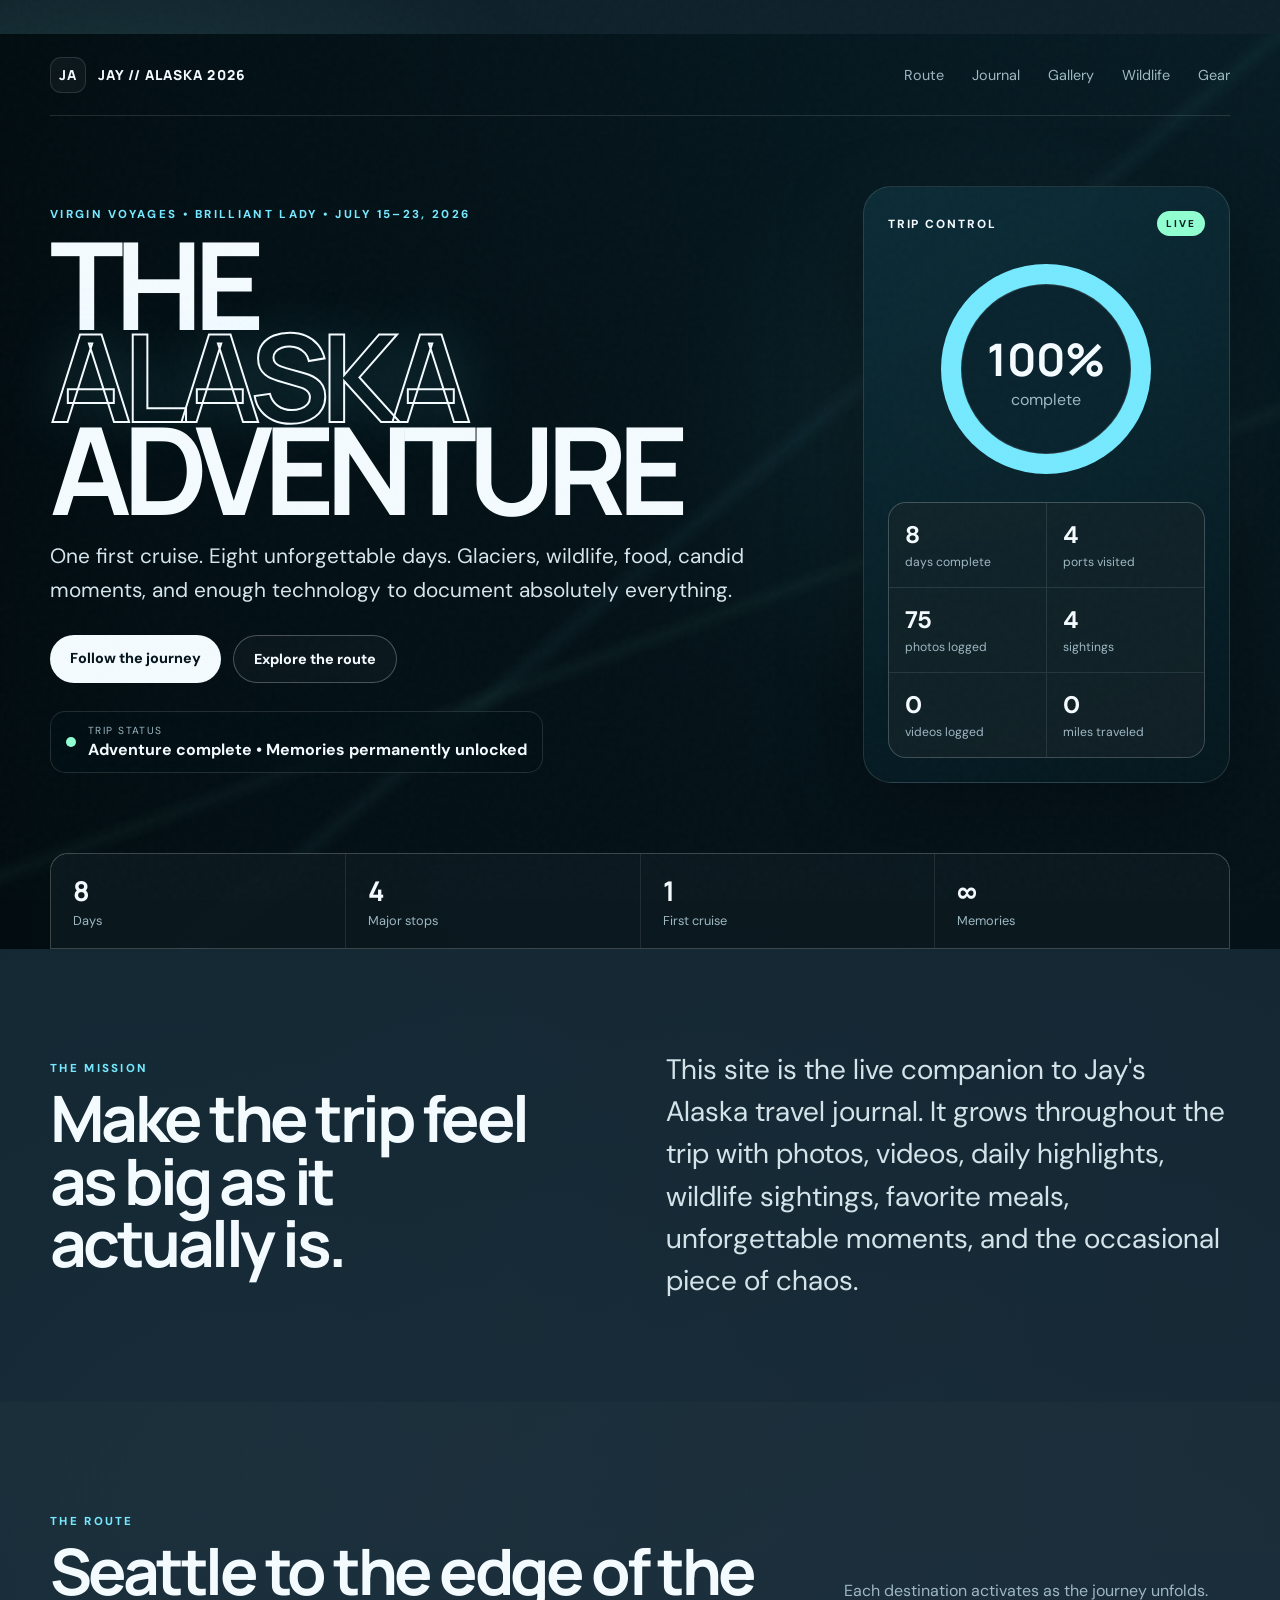
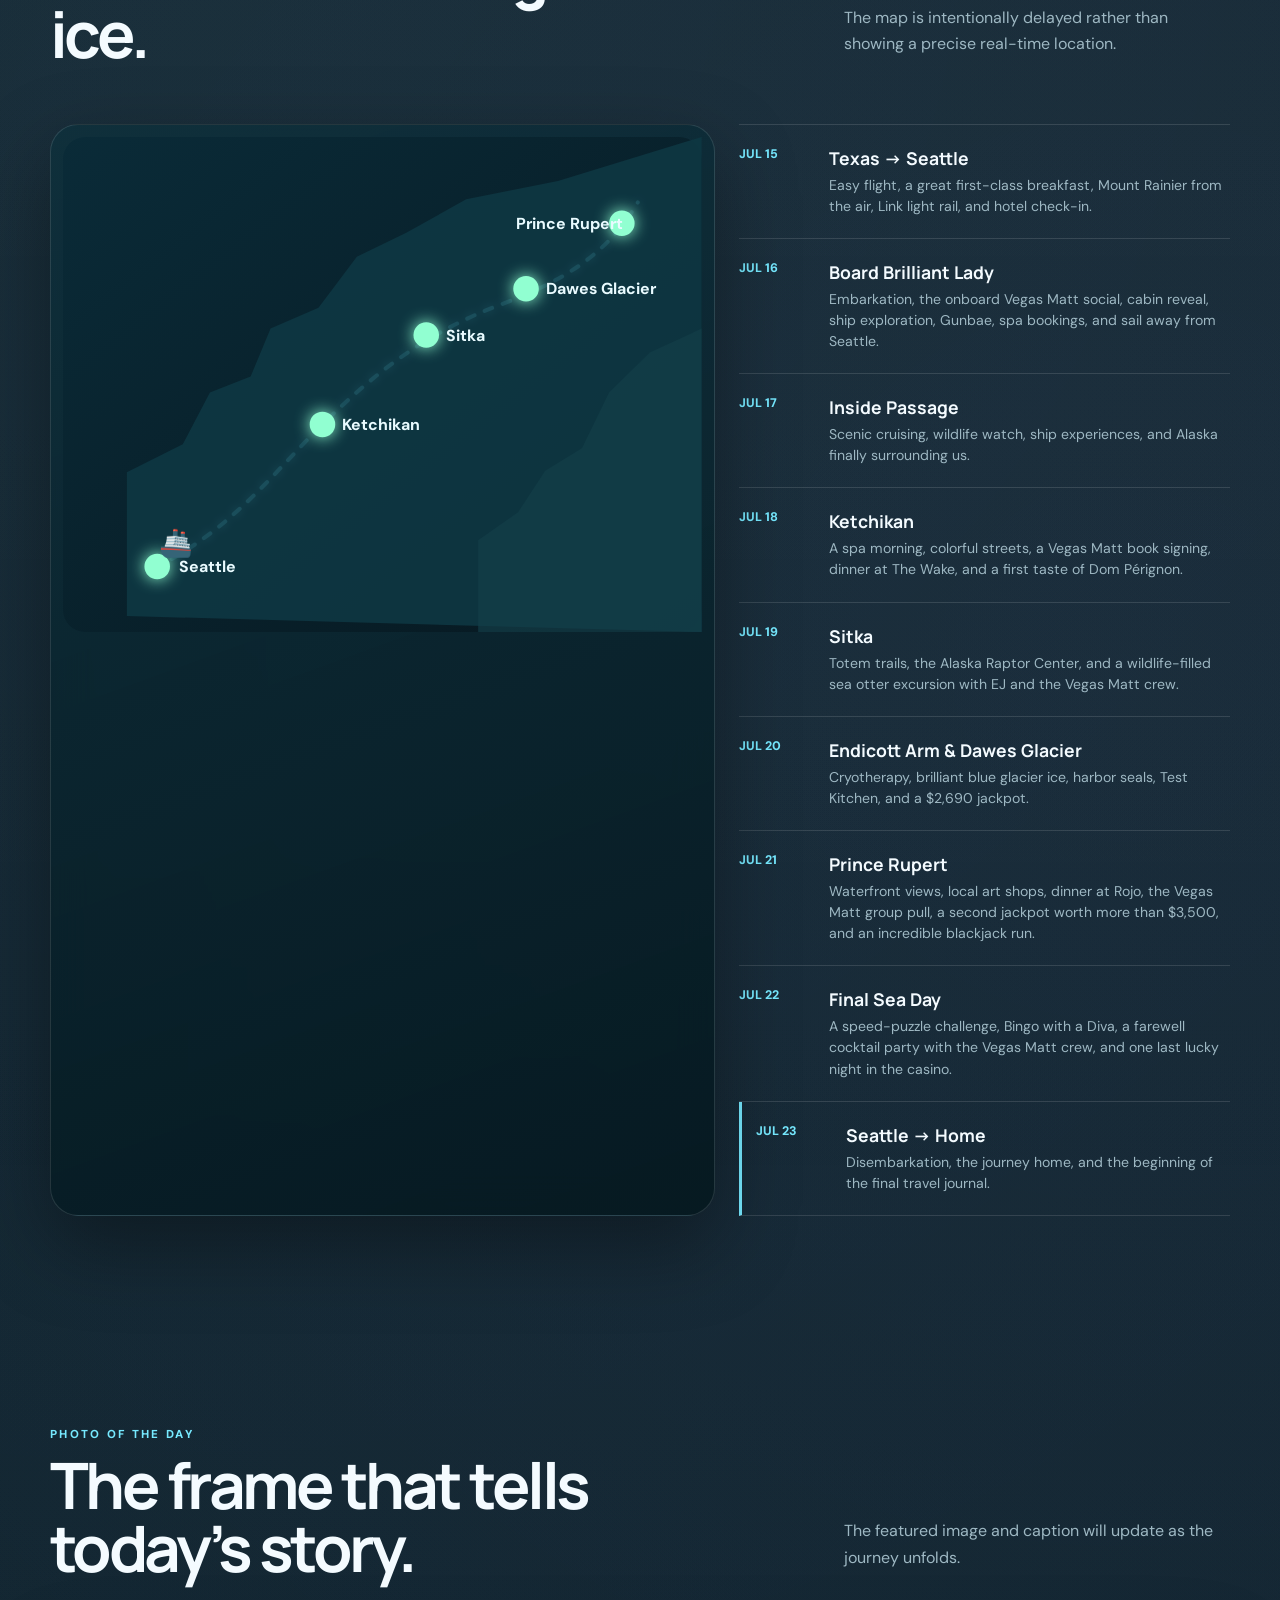
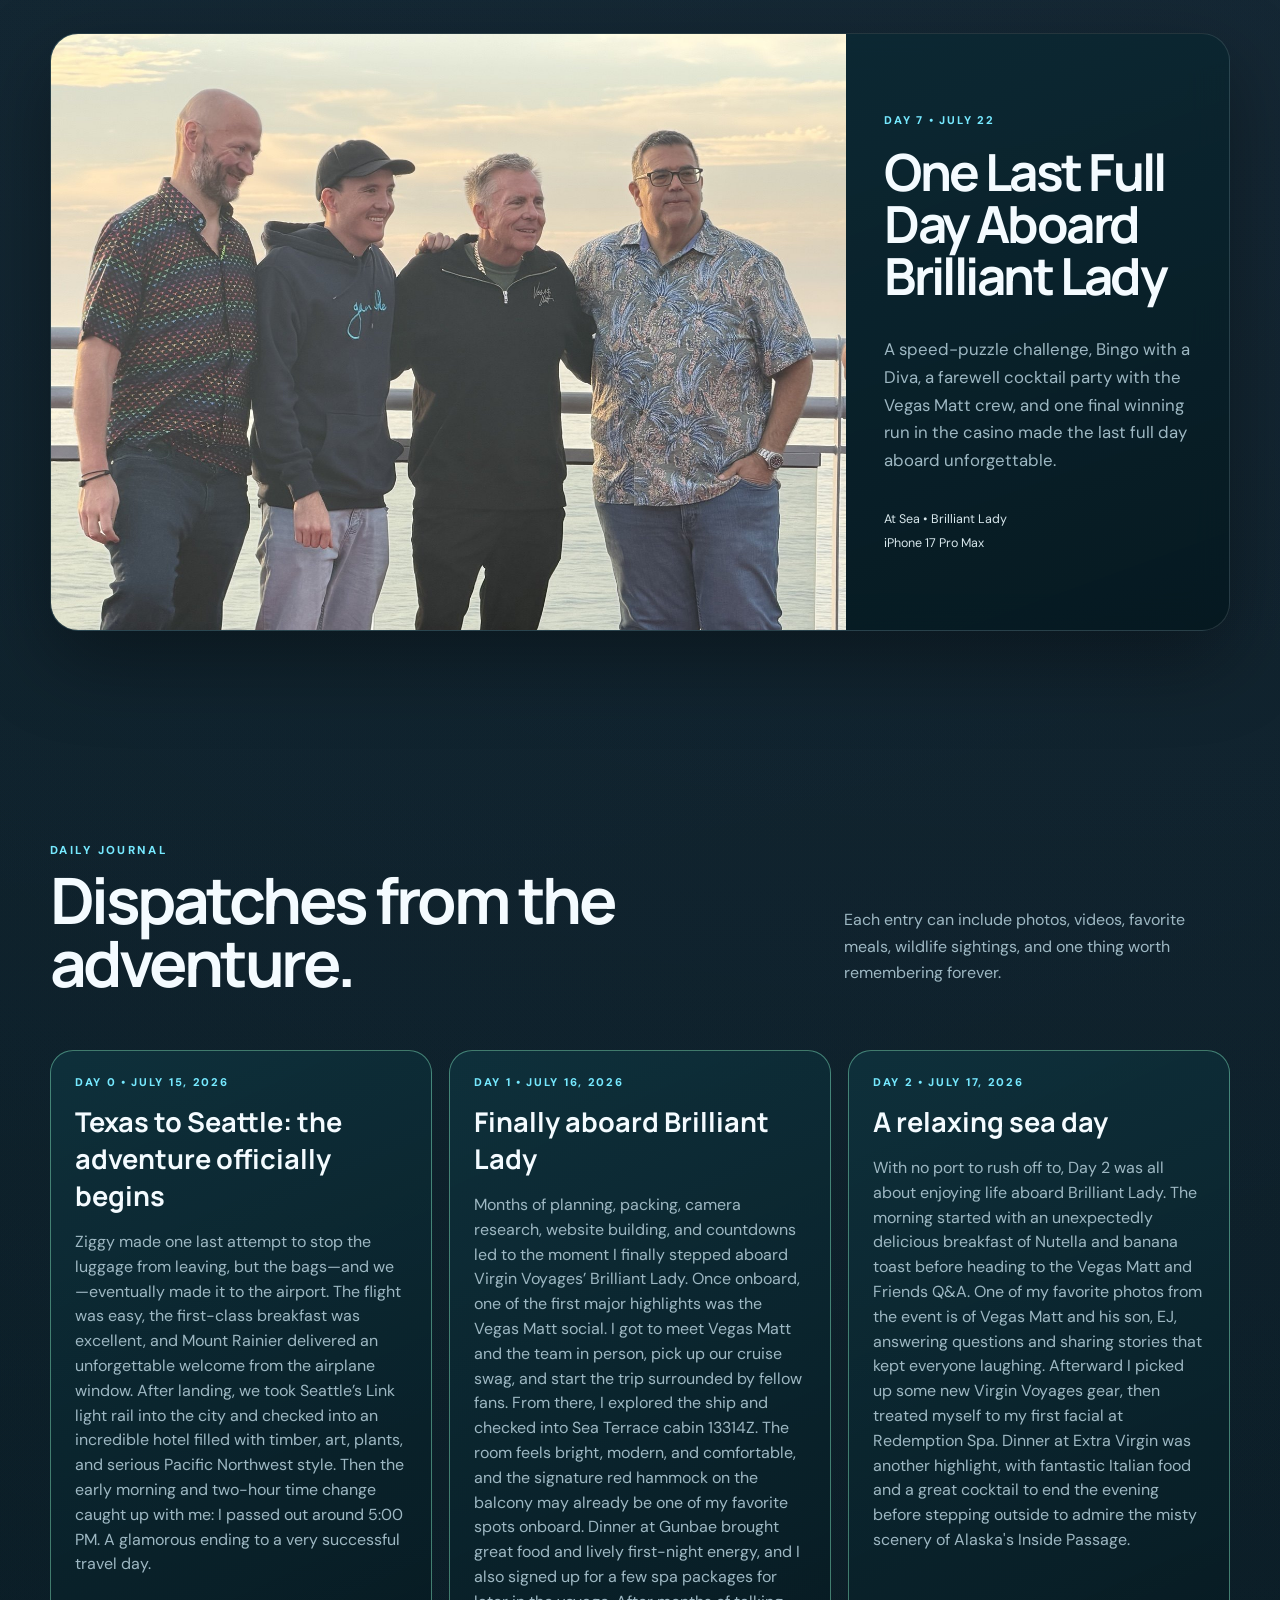
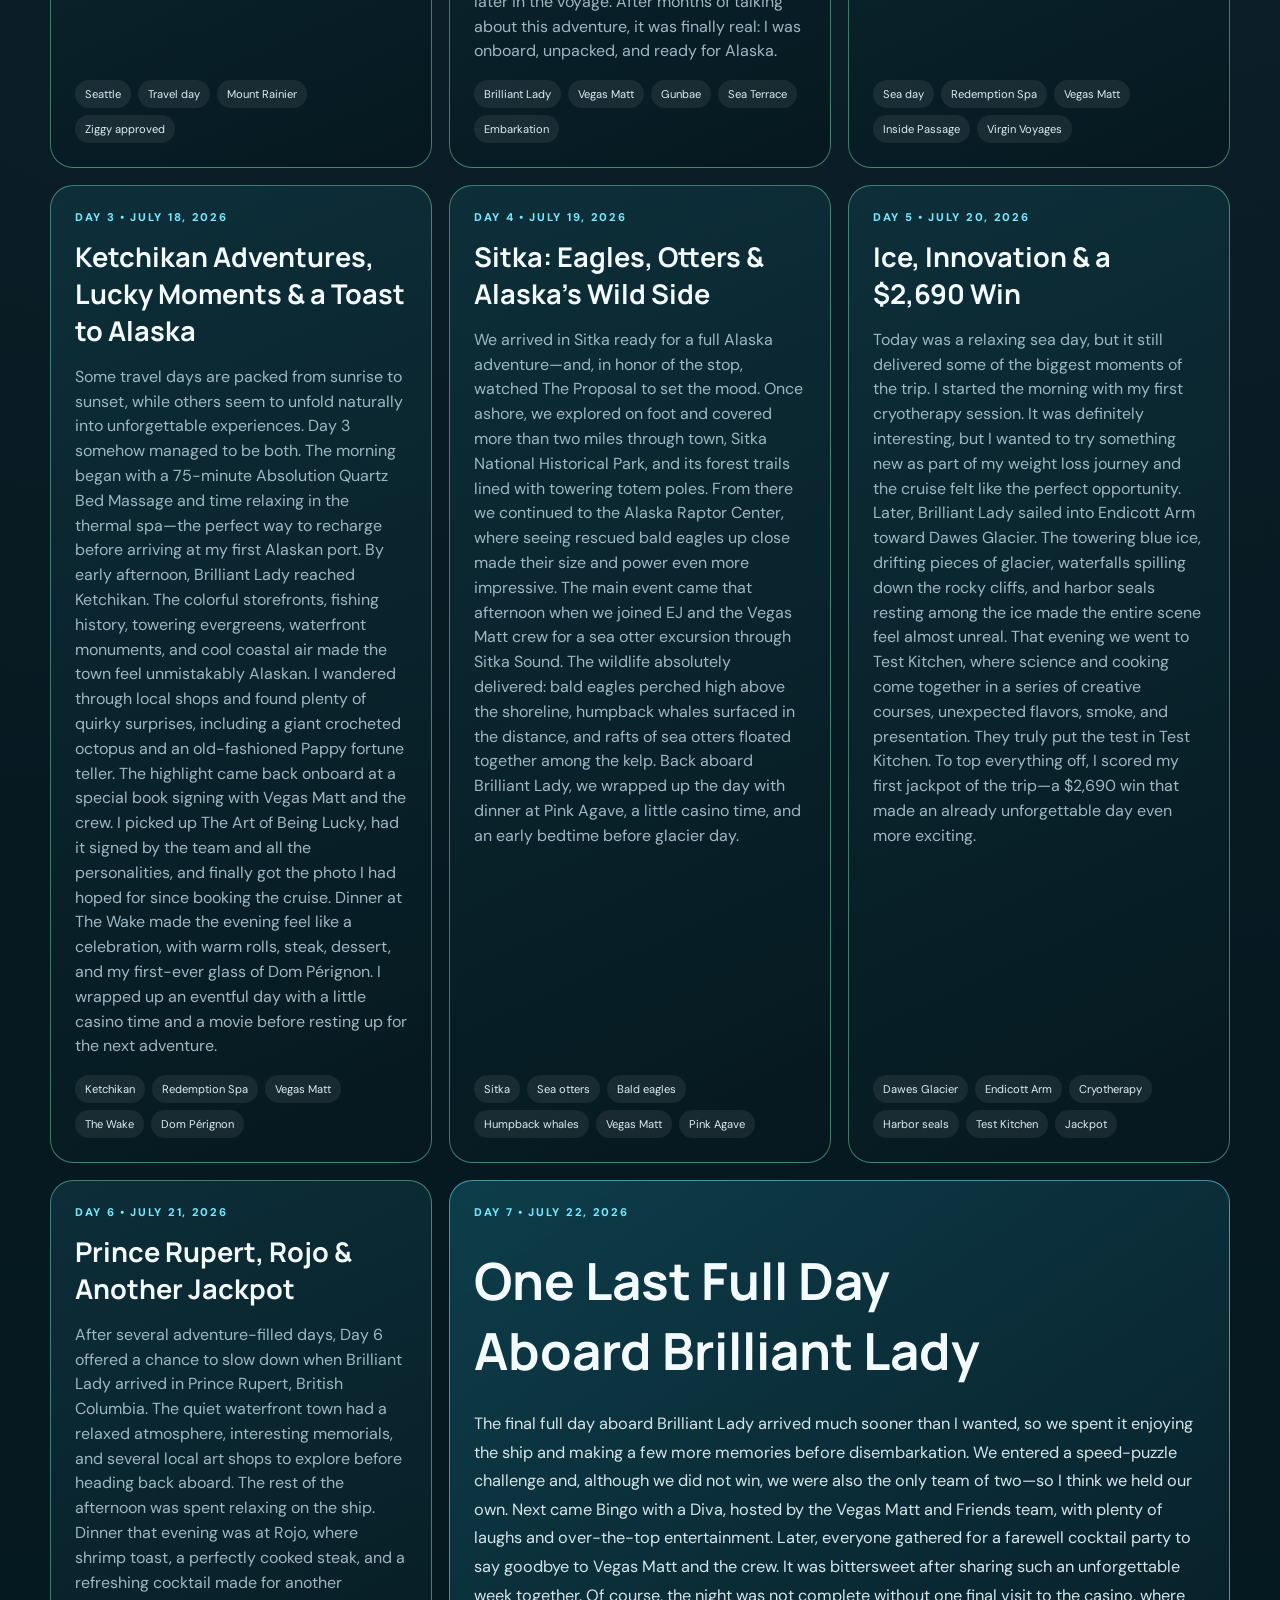
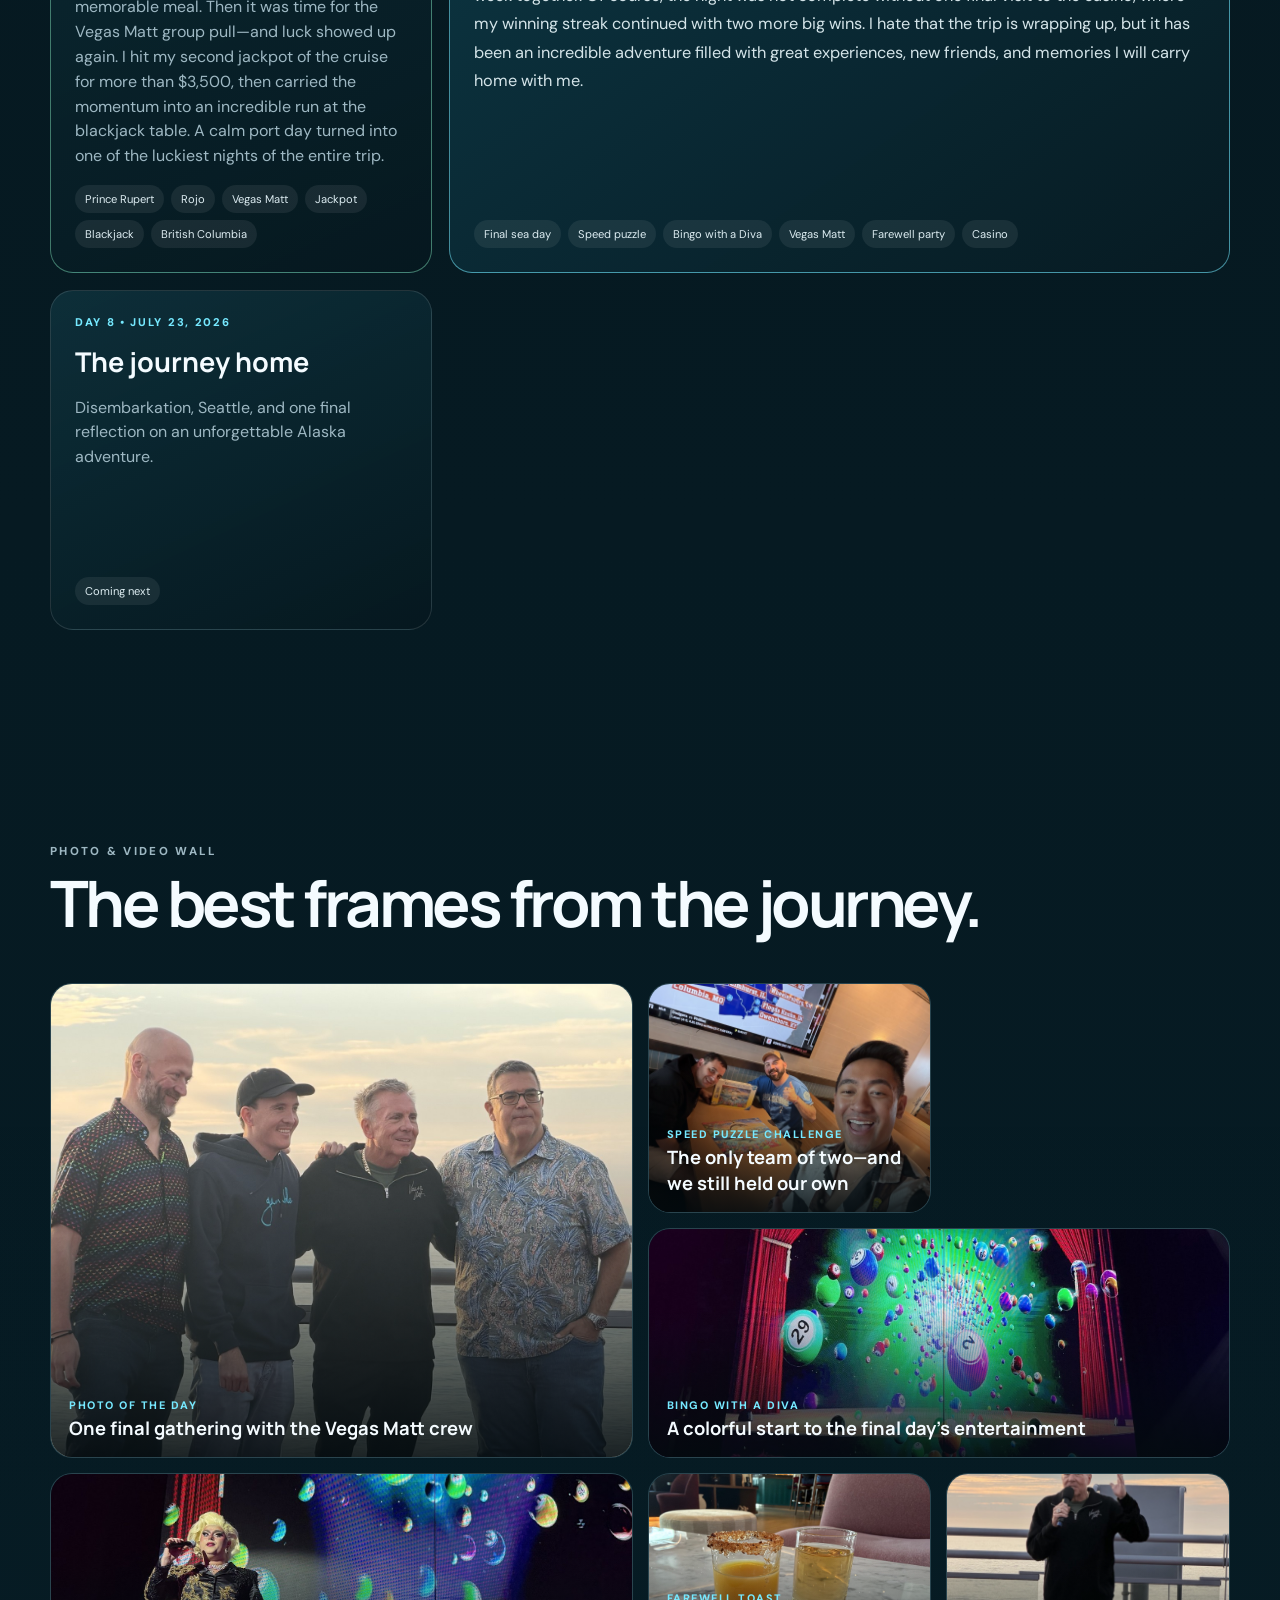
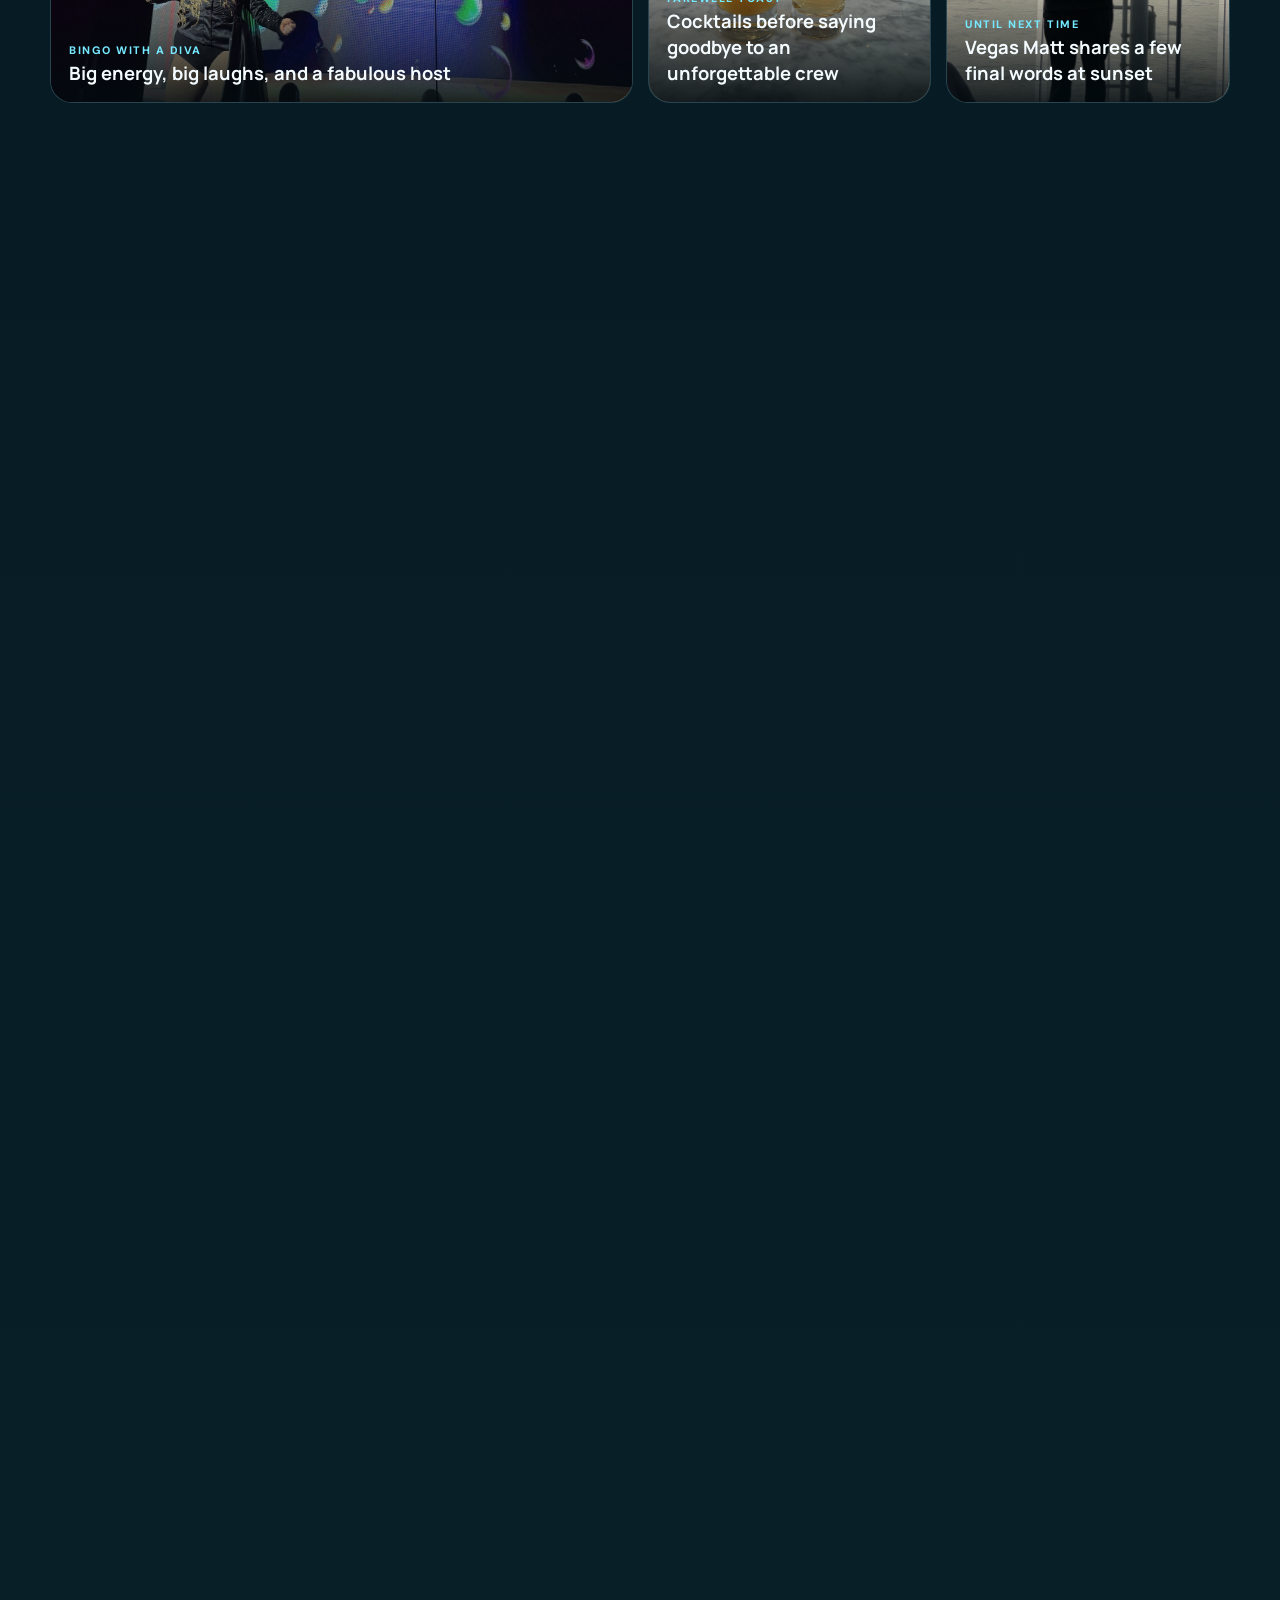
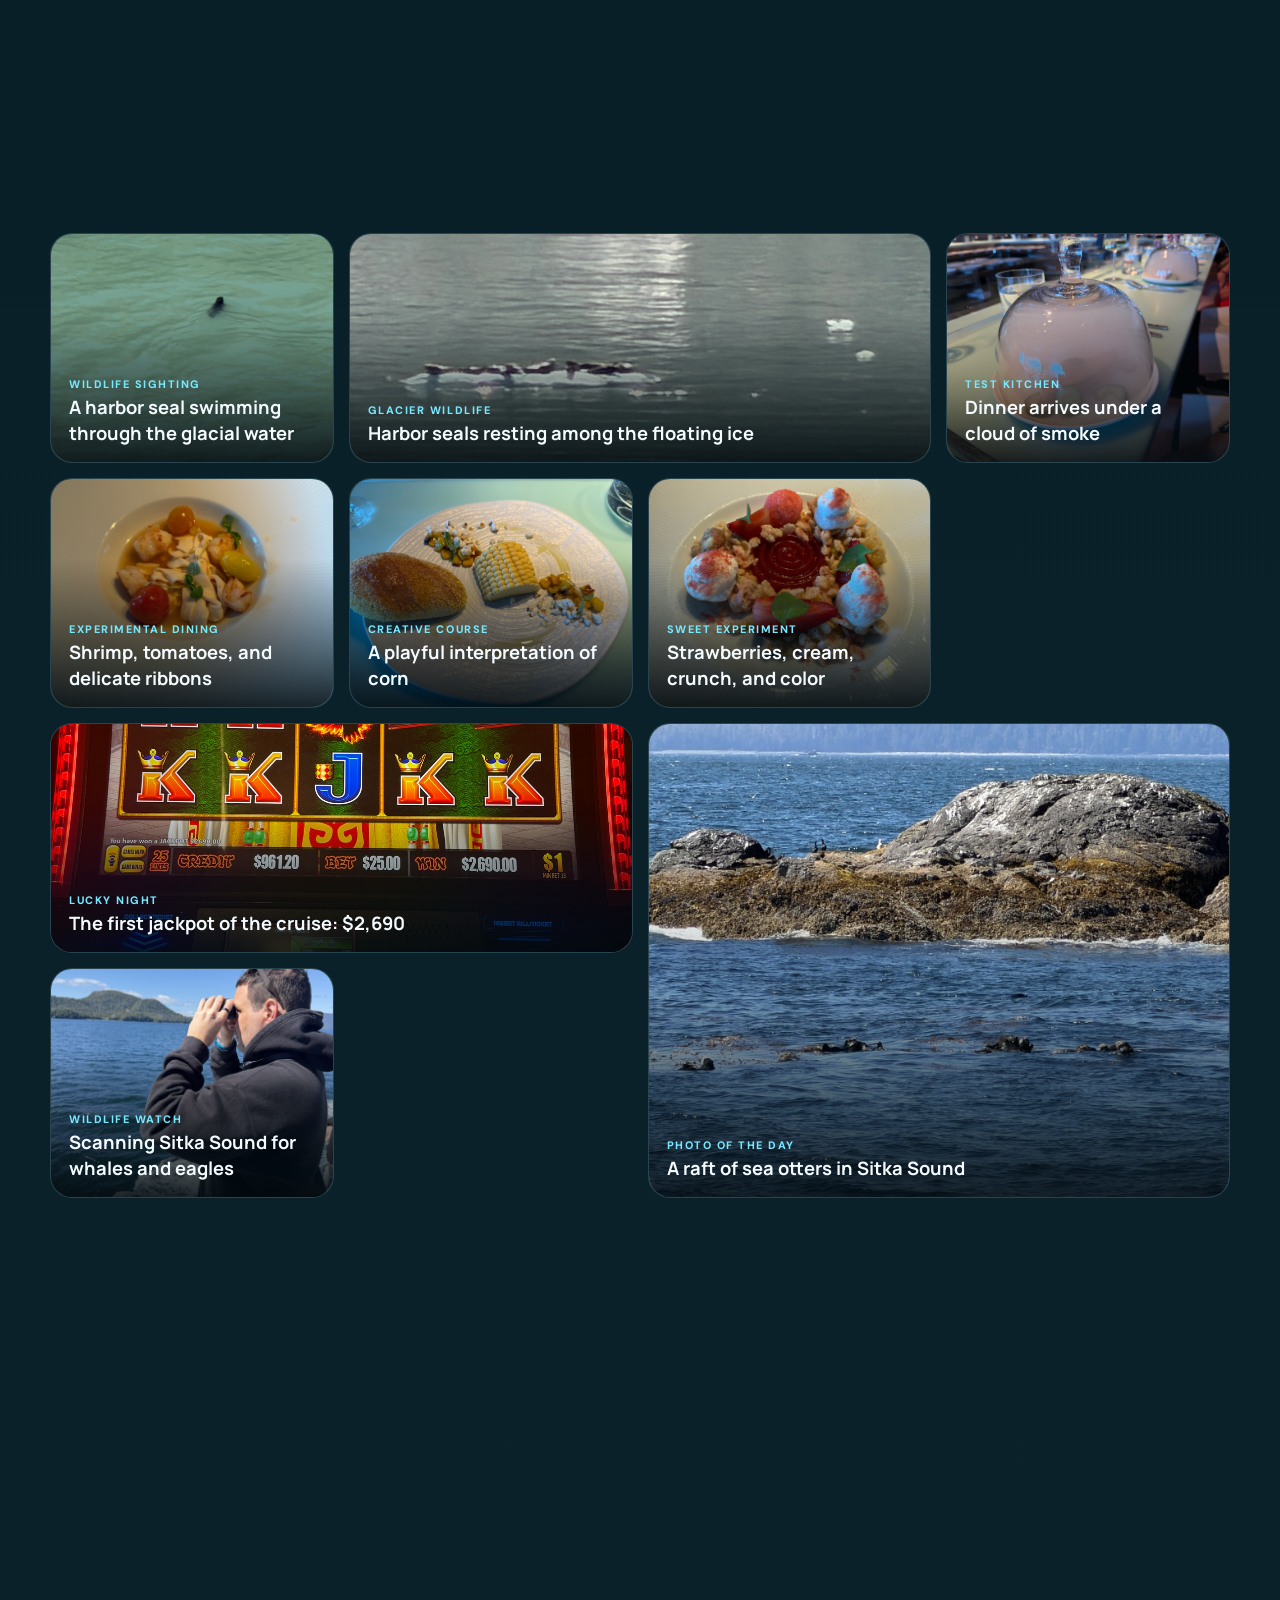
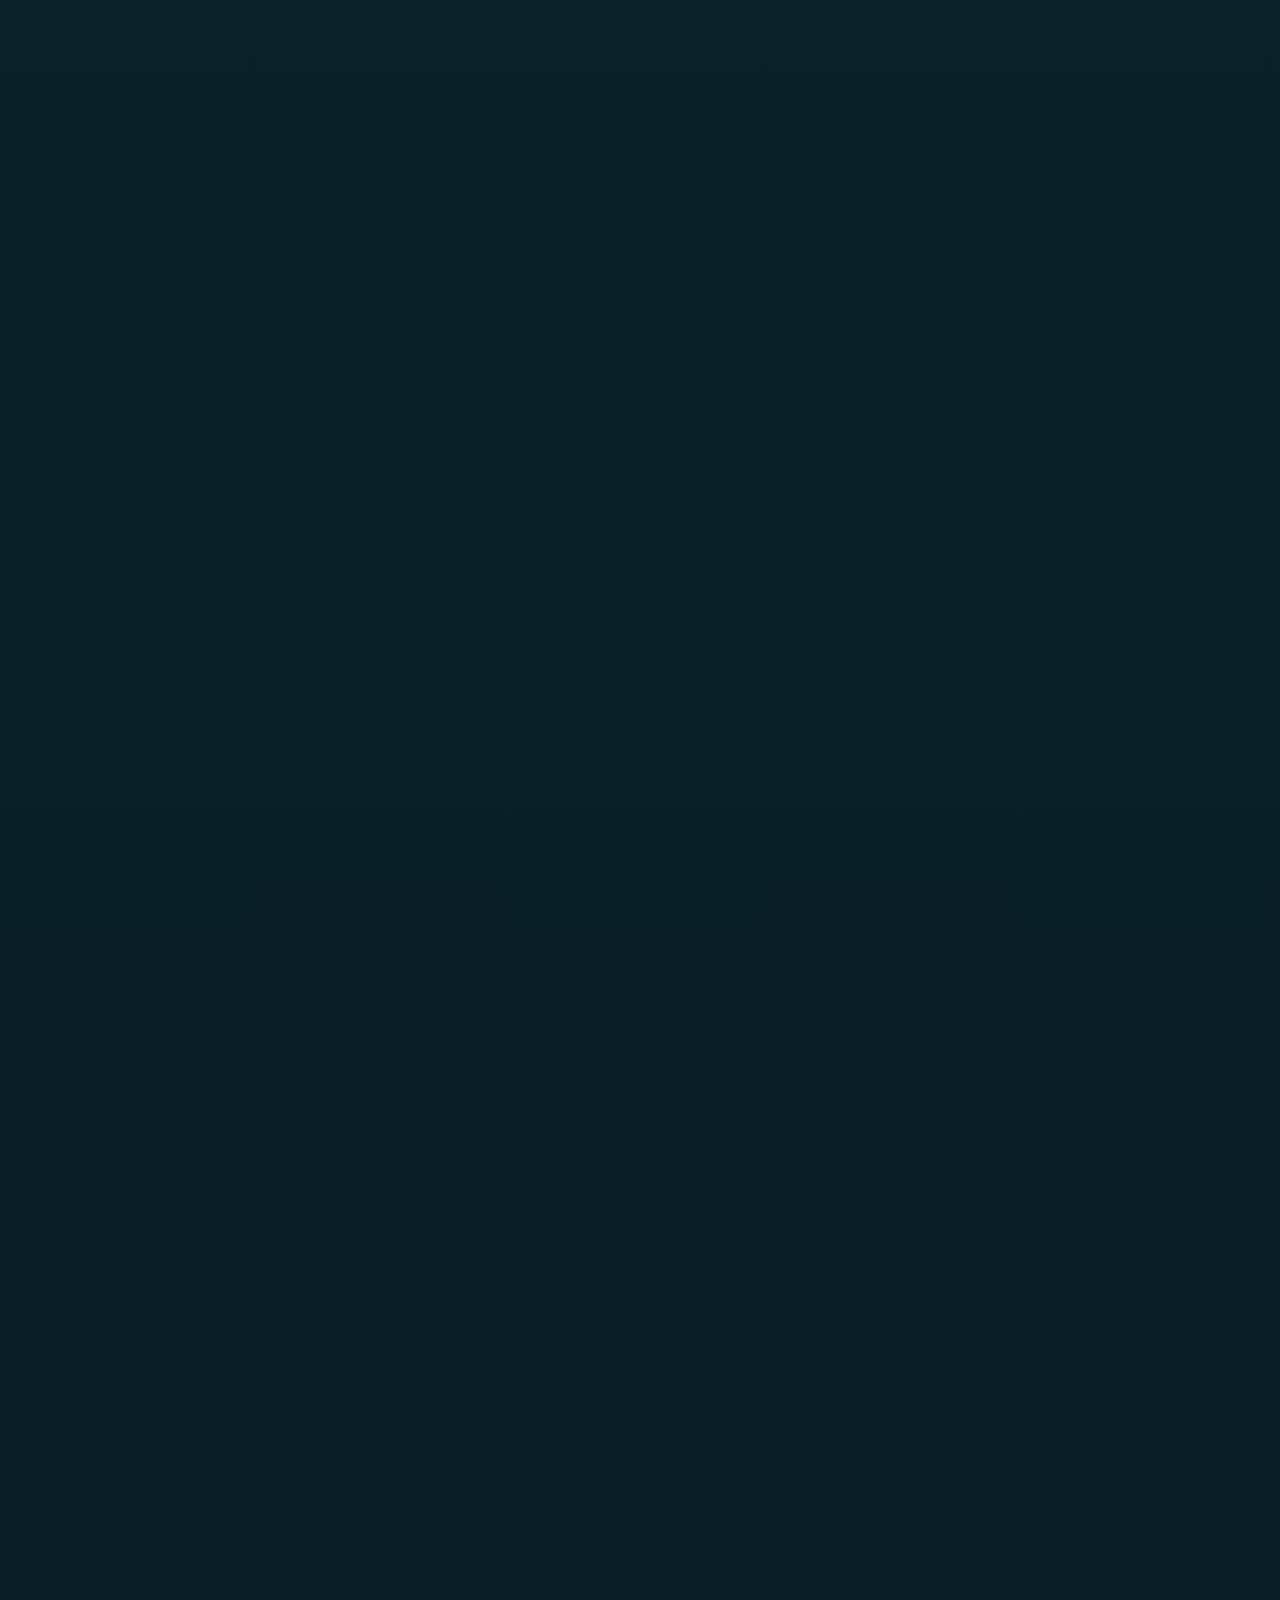
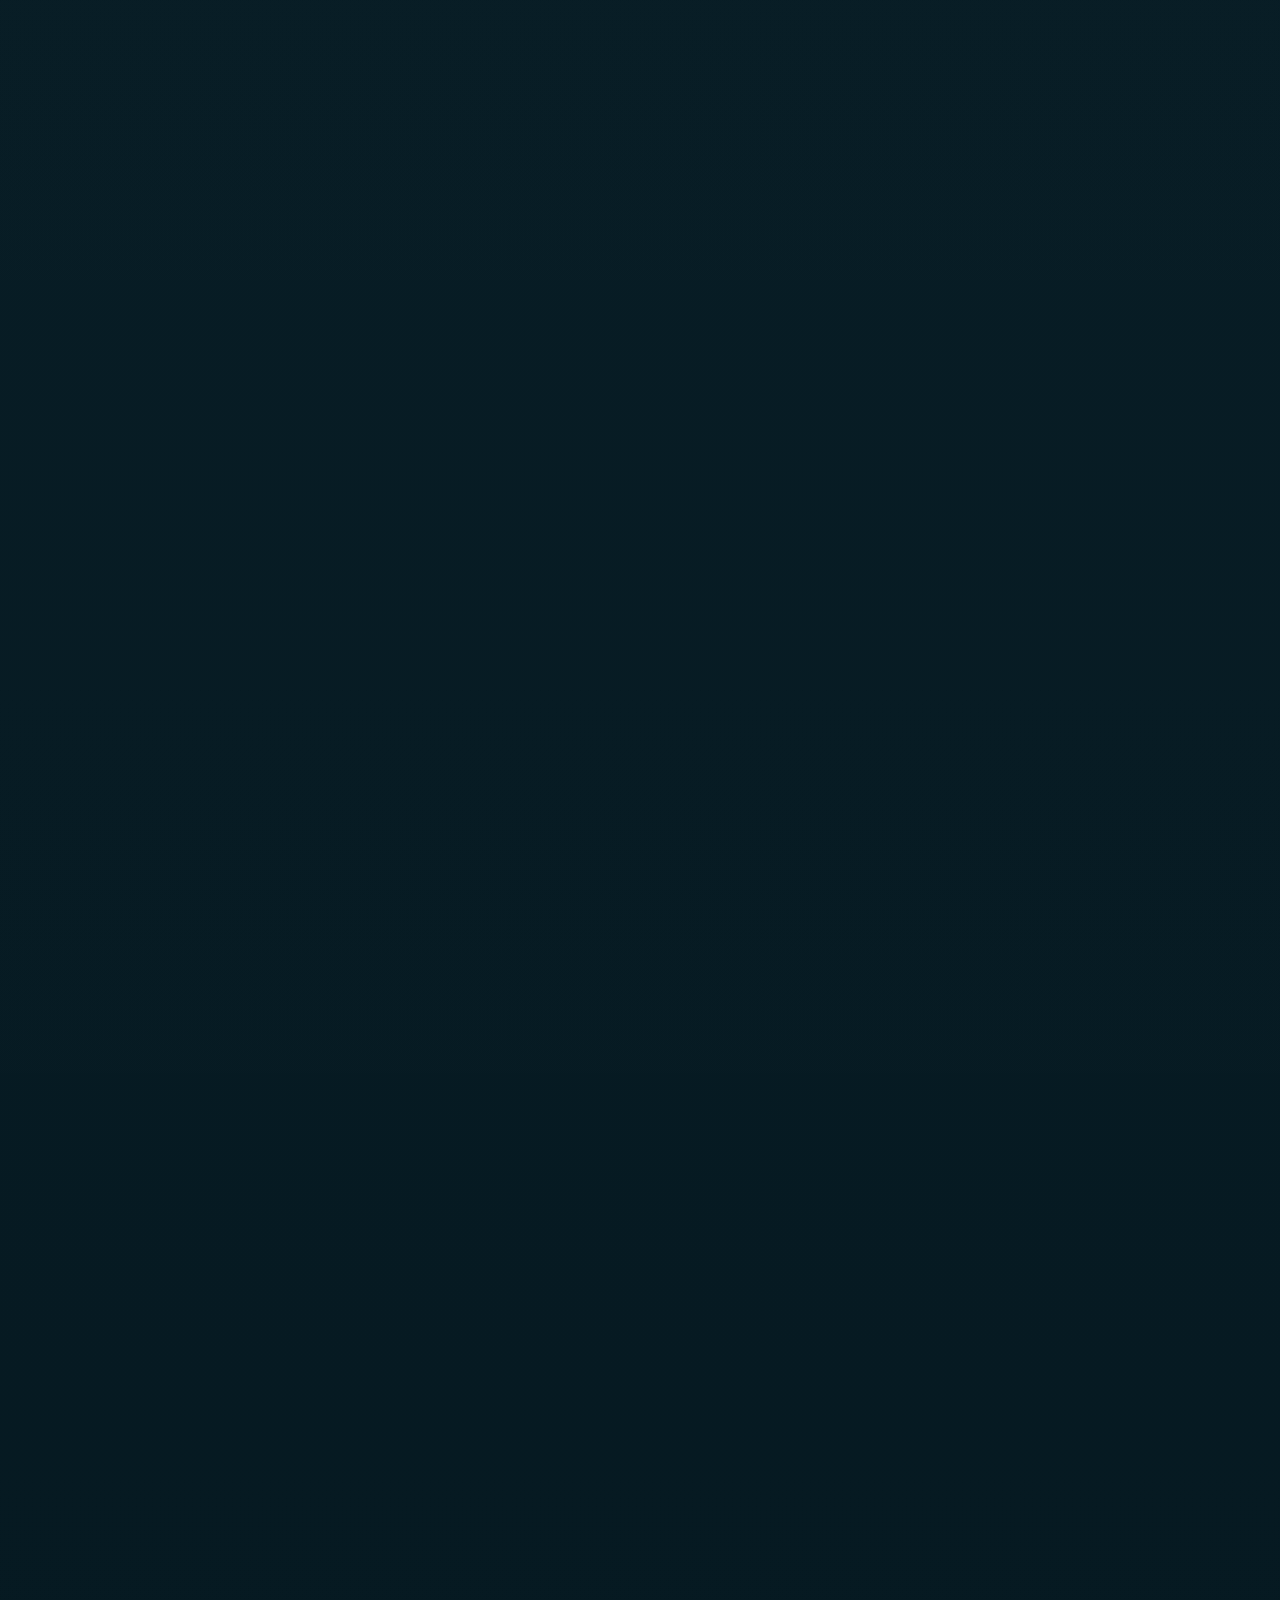
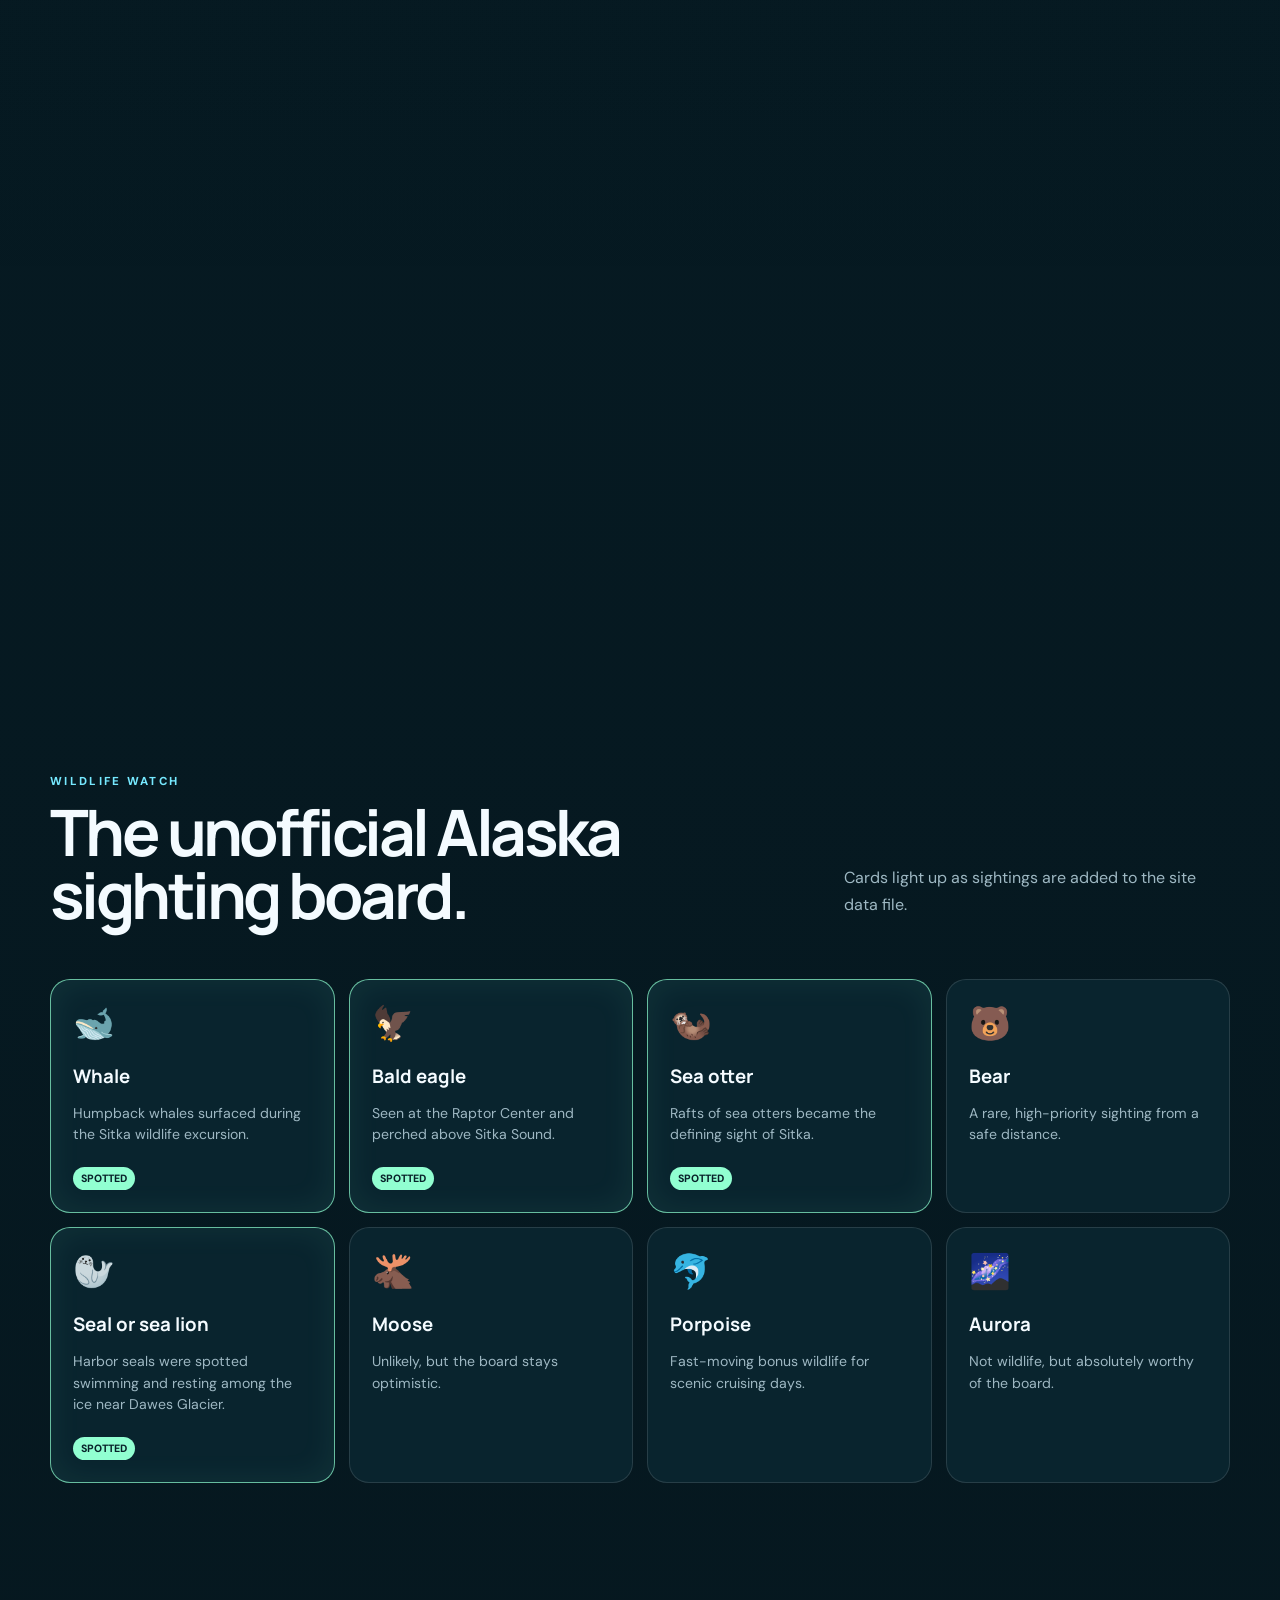
==== commit b0d5cb71: "Add files via upload" ====
--- a/index.html
+++ b/index.html
@@ -305,7 +305,7 @@
     }
   </script>
 
-  <script src="assets/data.js?v=15"></script>
+  <script src="assets/data.js?v=16"></script>
   <script src="assets/script.js?v=15"></script>
   <script src="assets/enhancements.js?v=2"></script>
 </body>
